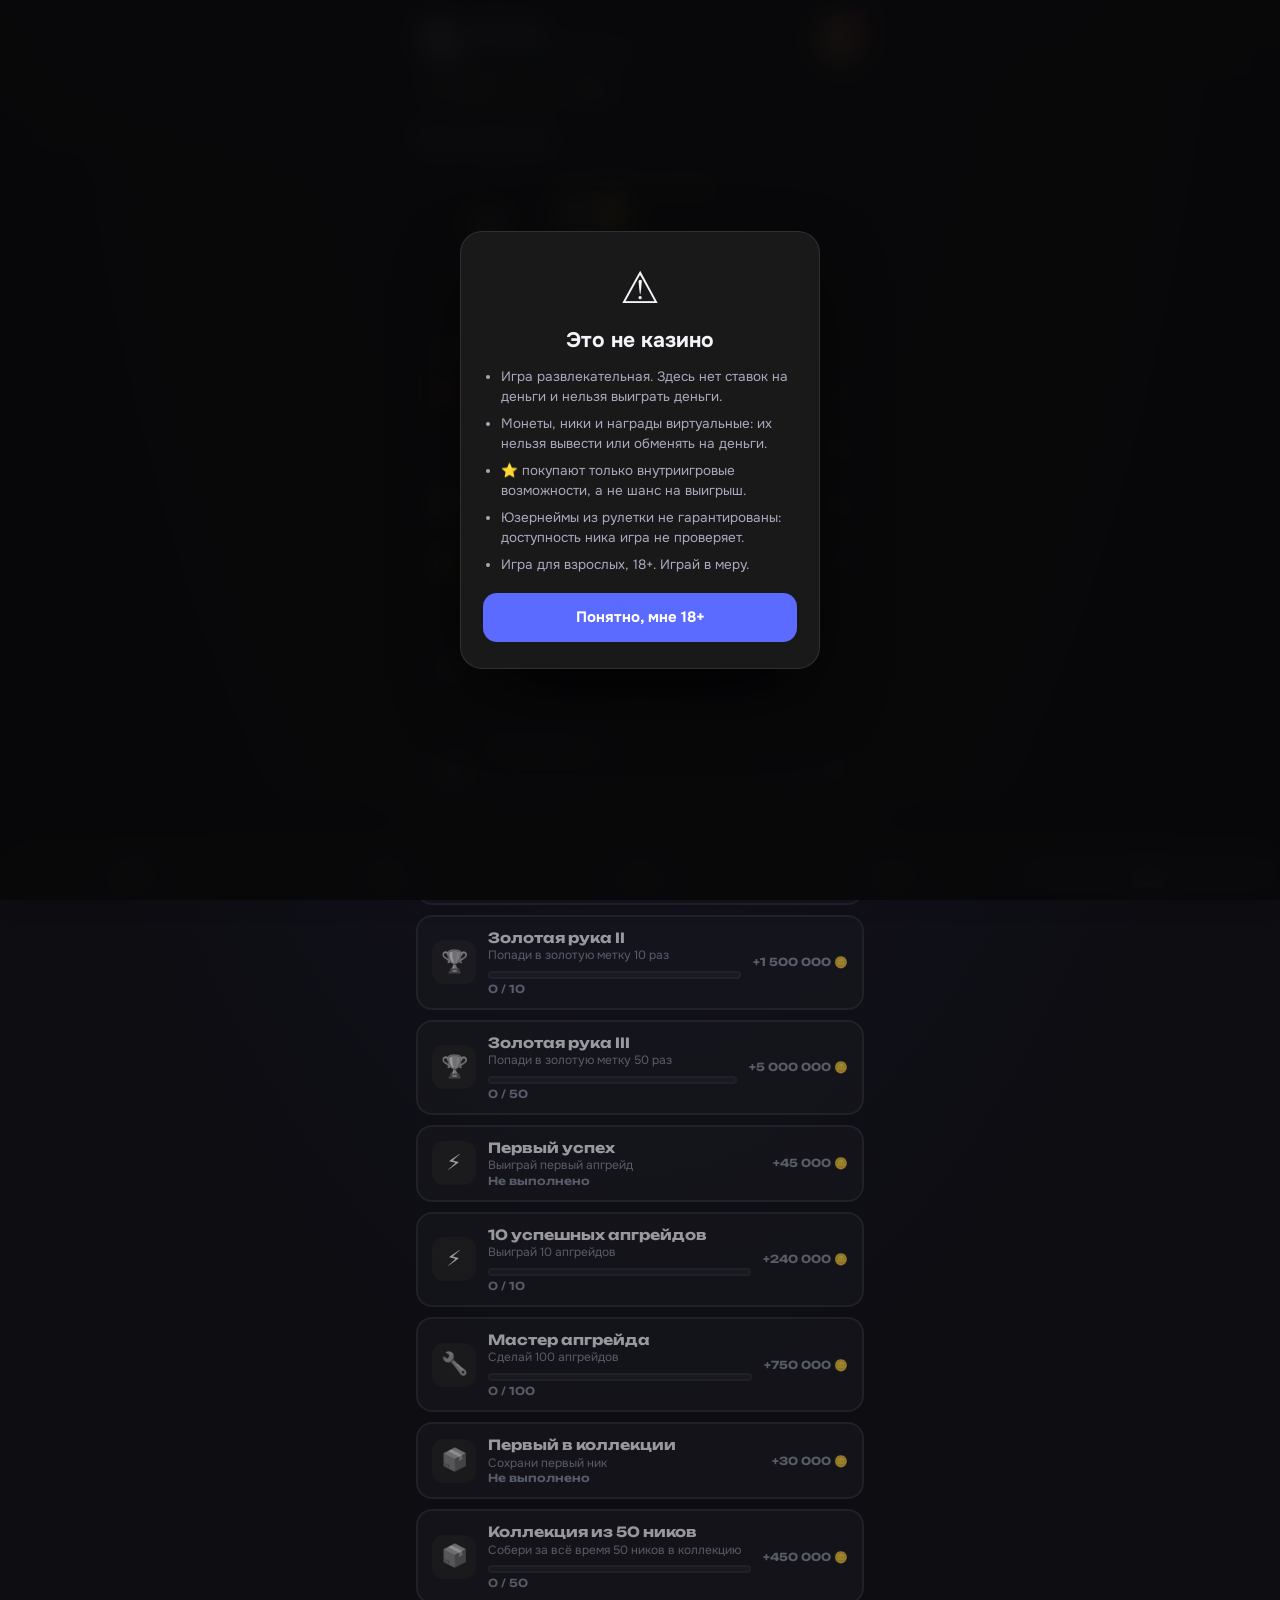
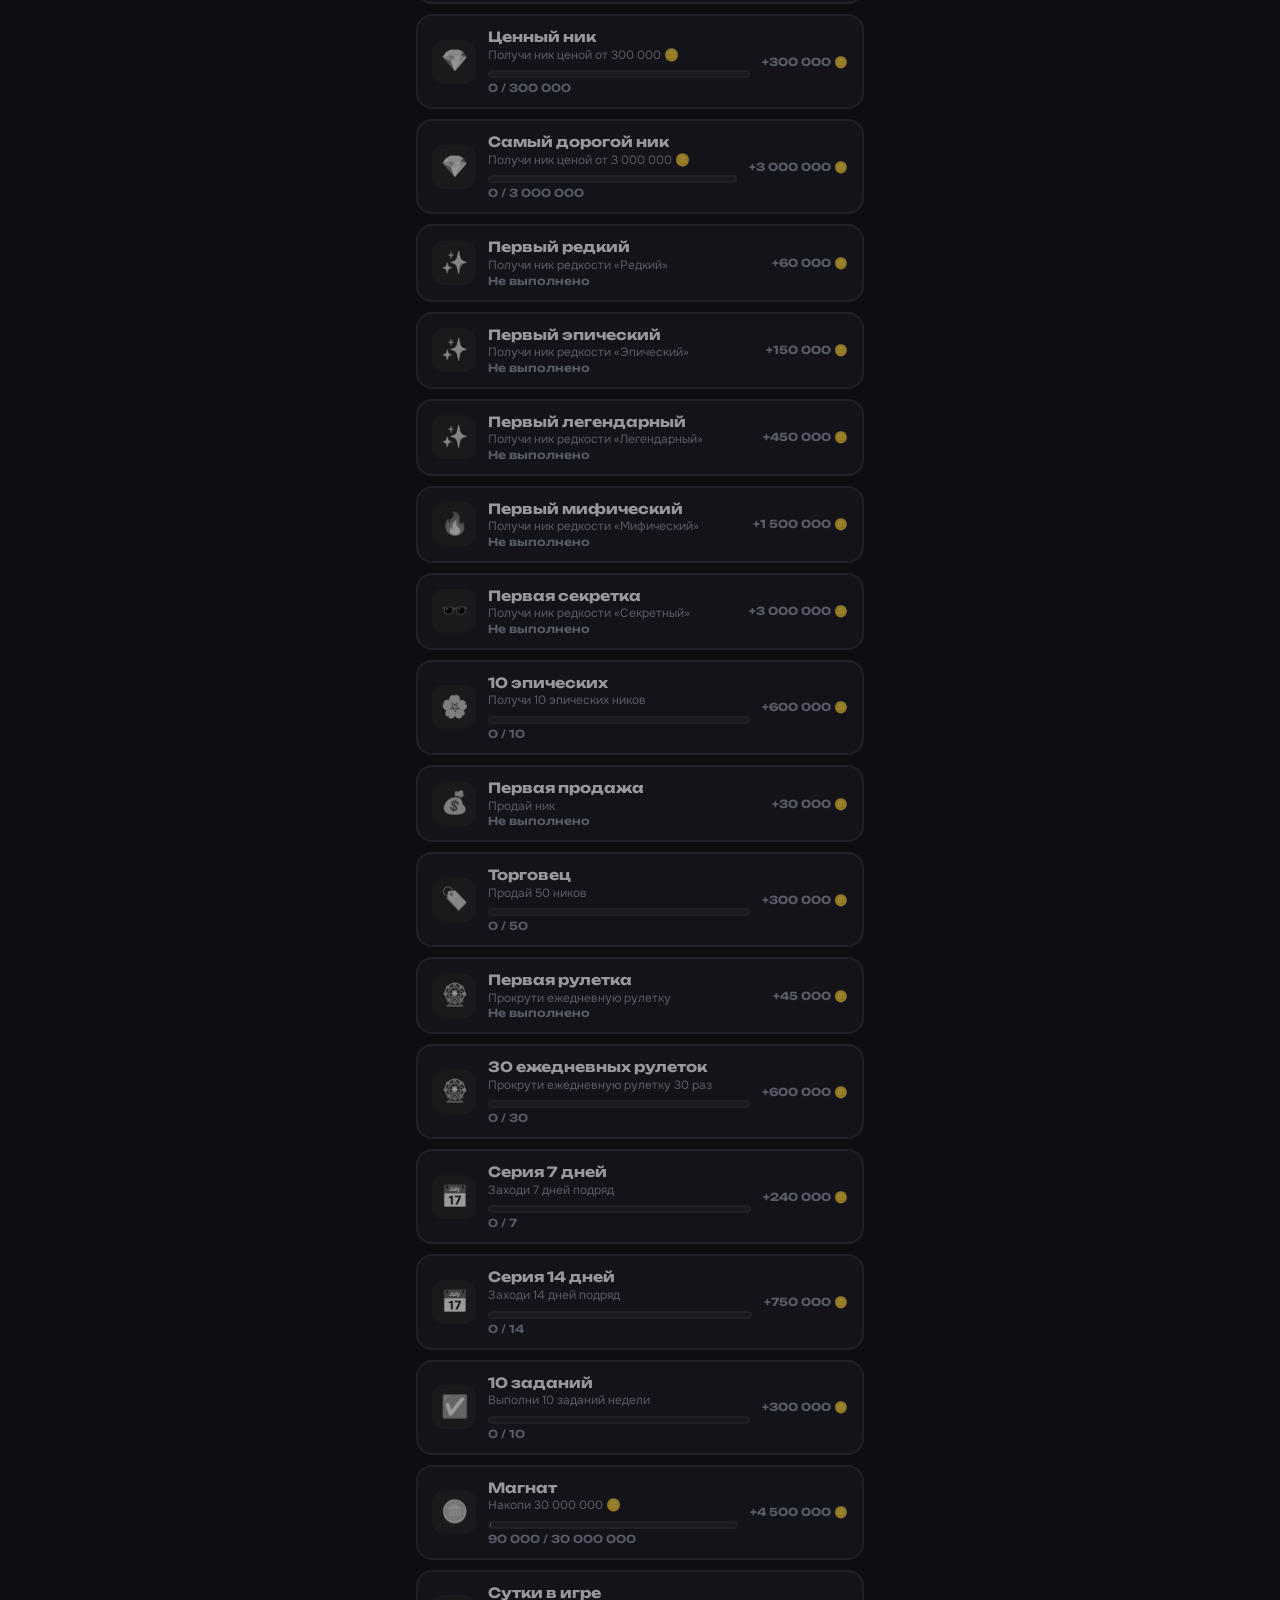
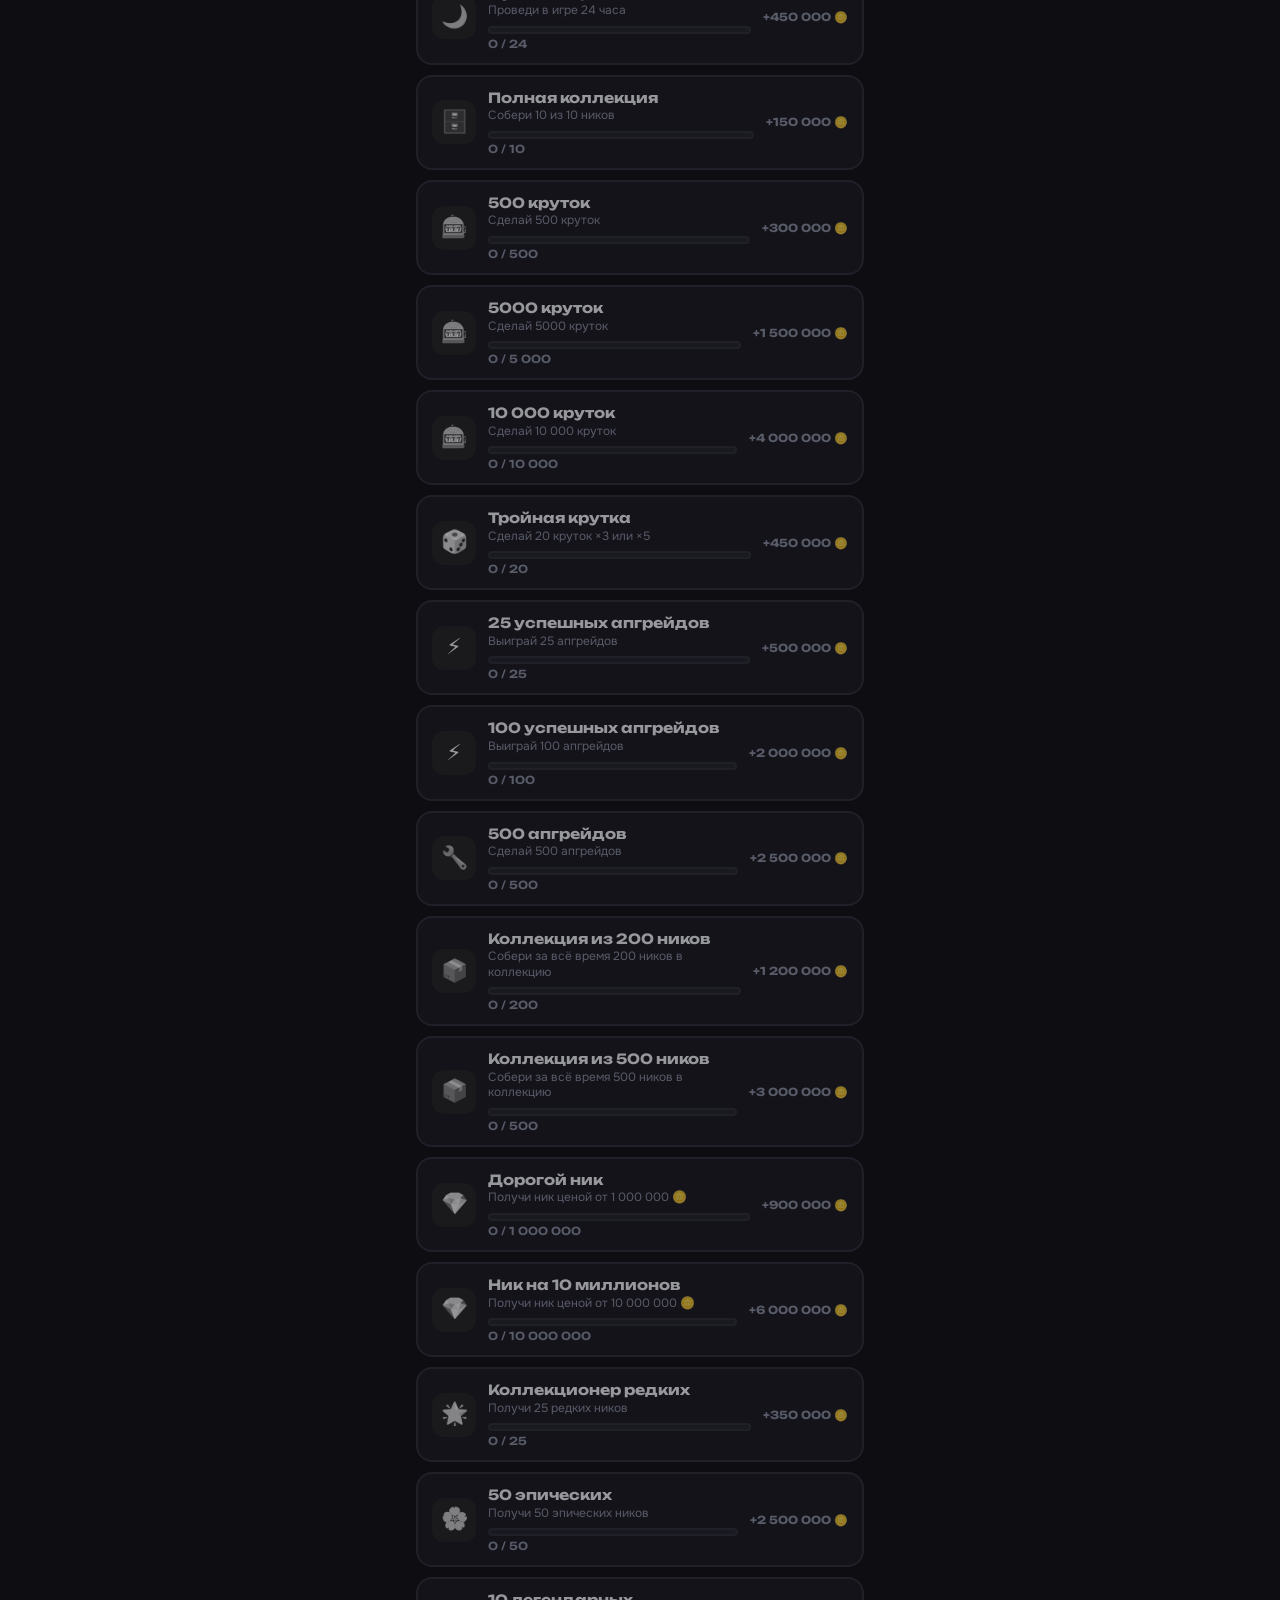
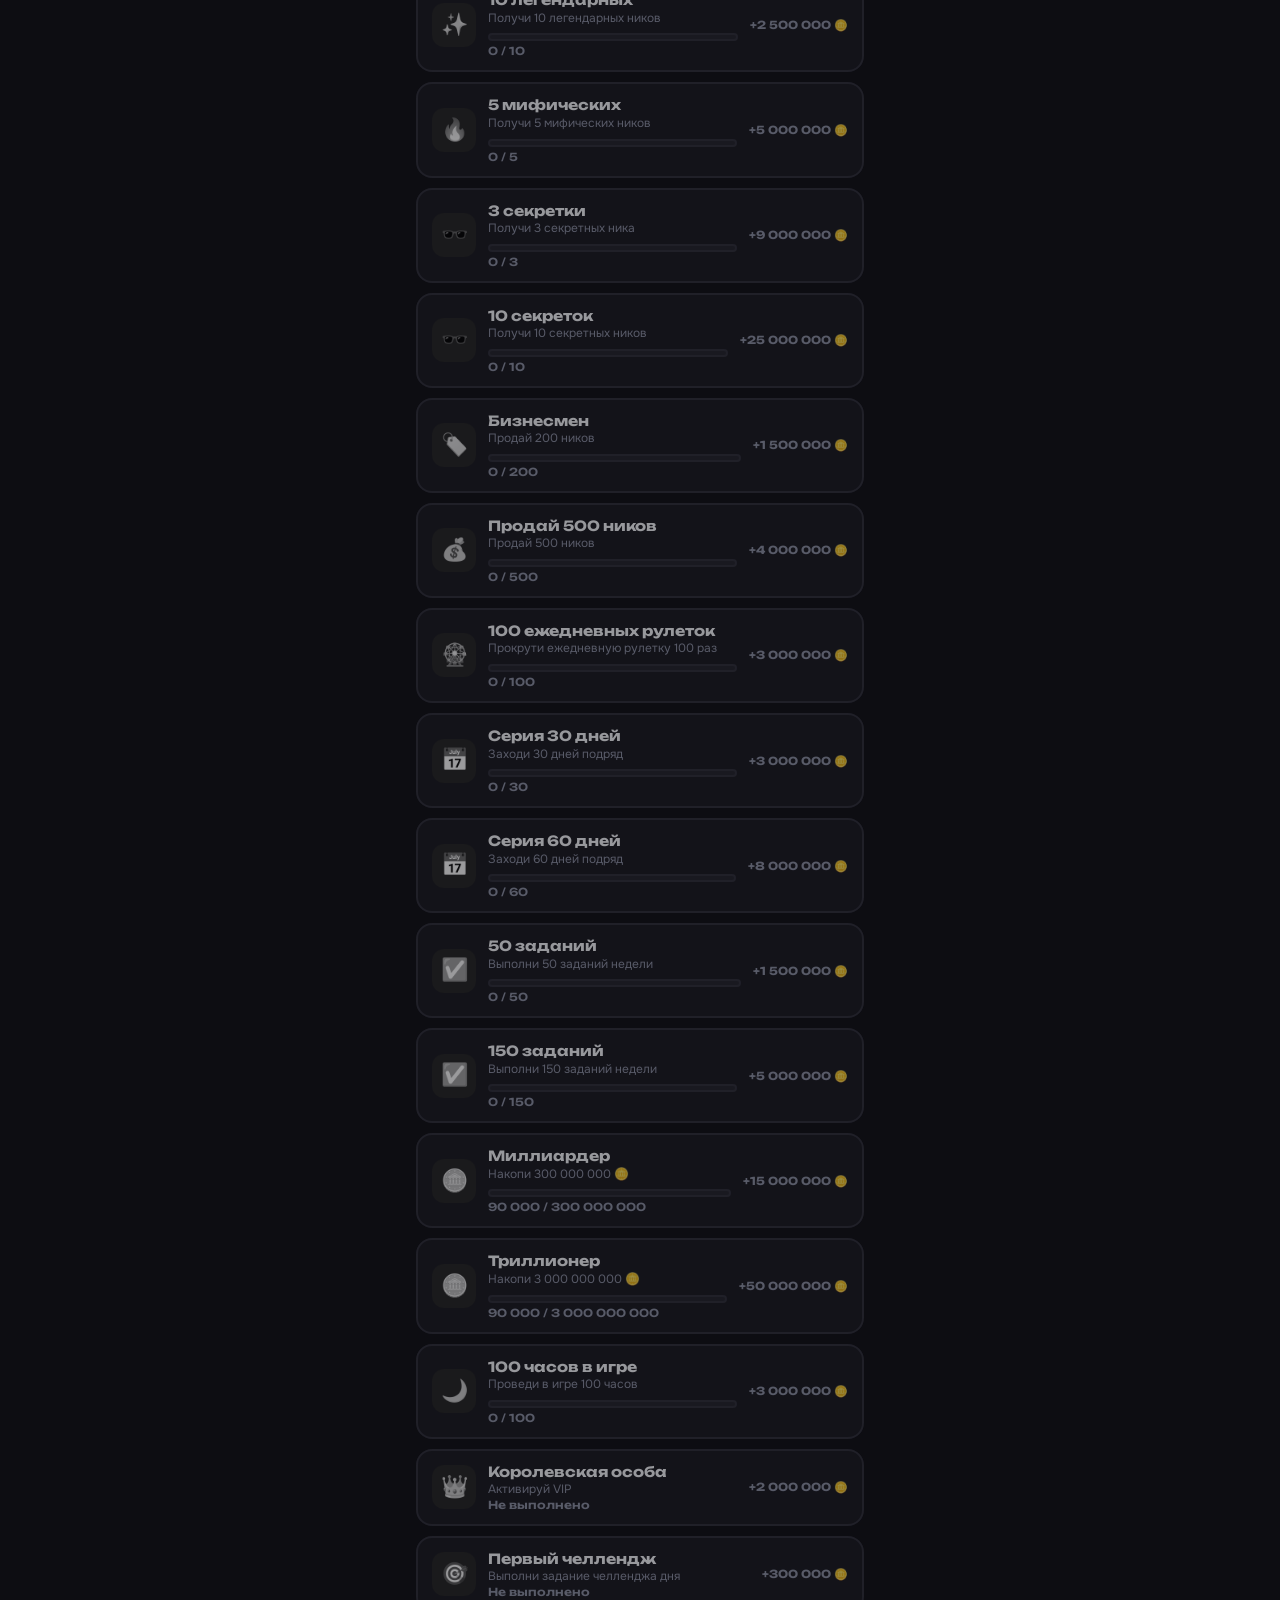
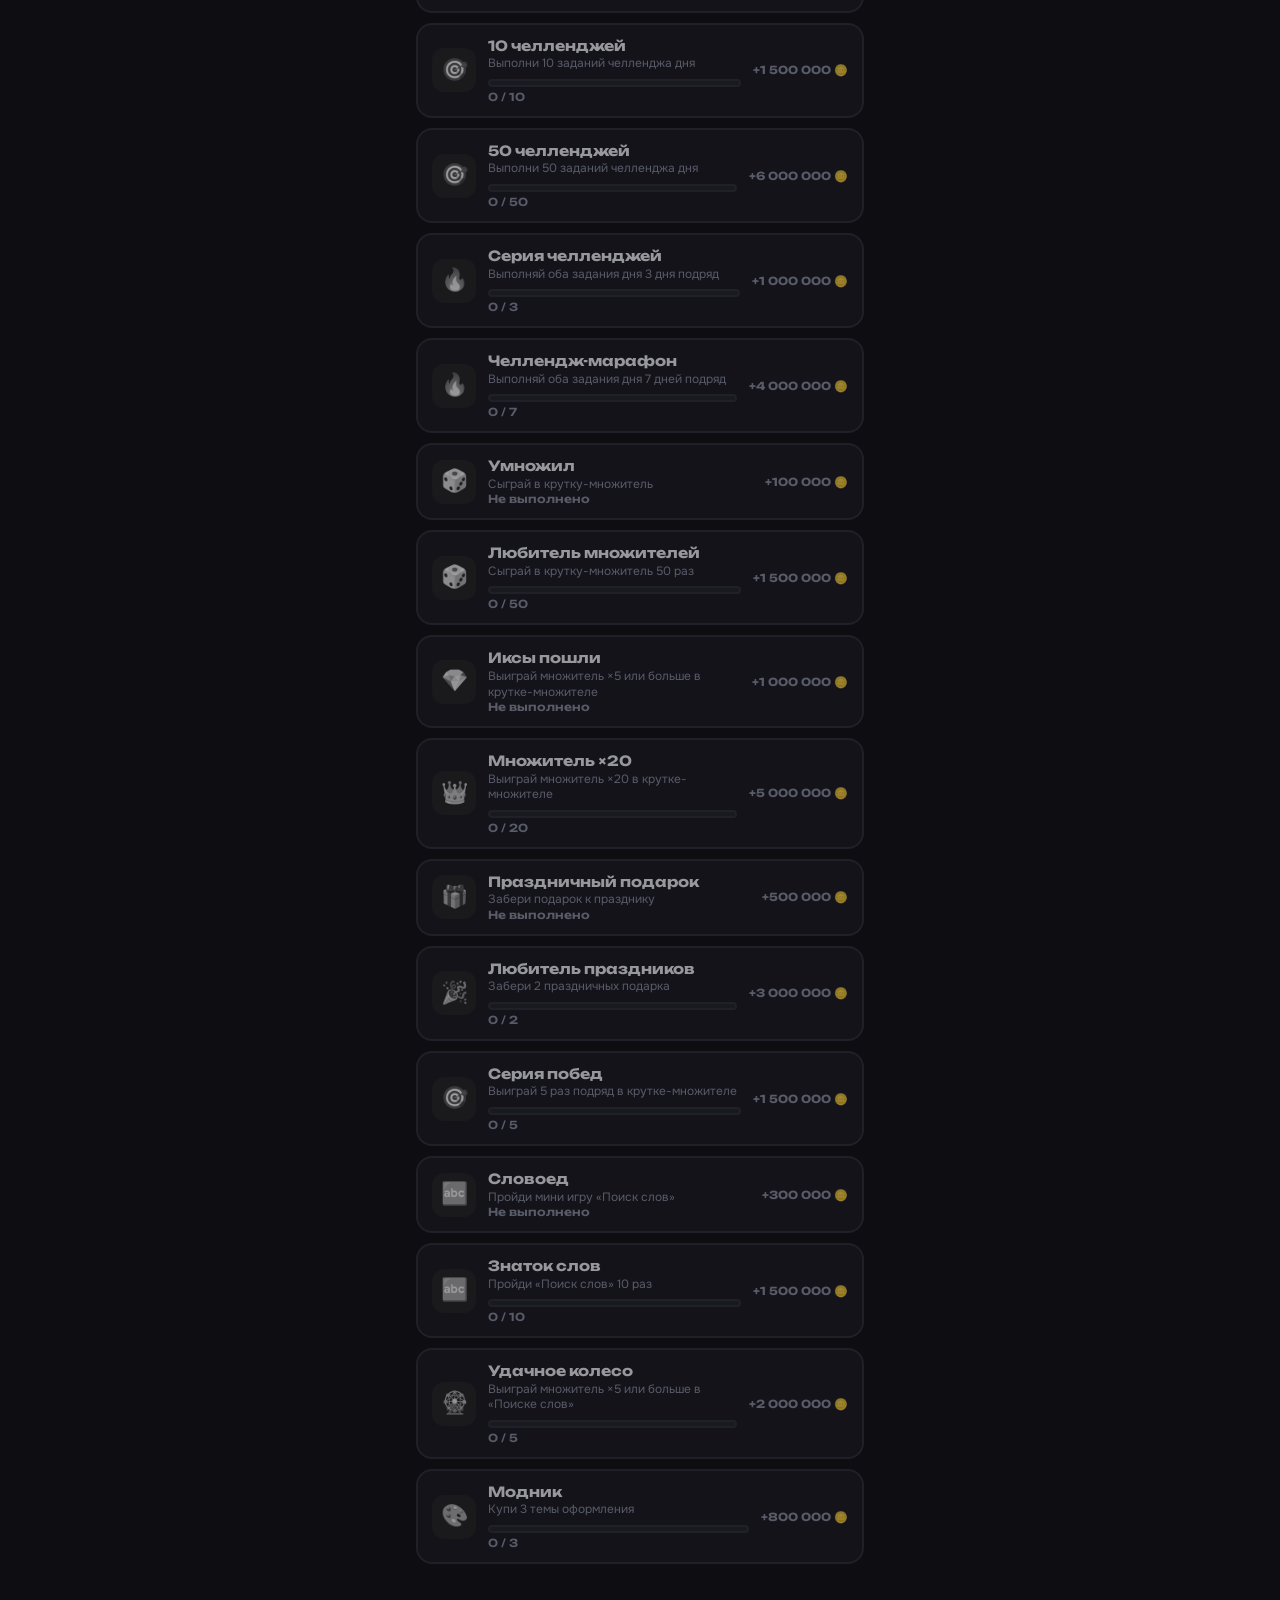
==== achievements.html @ 57b4457d "Лиги M·I–M·IV только топ-10, щиты только в профиле Co-Authored-By: Claude Sonnet 5.5 <noreply@anthro" ====
<!DOCTYPE html>
<html lang="ru">
<head>
<meta charset="utf-8">
<meta name="viewport" content="width=device-width,initial-scale=1,viewport-fit=cover">
<meta name="theme-color" content="#0D0B1A">
<title>Достижения — Нейм-рулетка</title>
<link rel="preconnect" href="https://fonts.googleapis.com">
<link rel="preconnect" href="https://fonts.gstatic.com" crossorigin>
<link href="https://fonts.googleapis.com/css2?family=Unbounded:wght@600;800&family=Onest:wght@400;500;700&display=swap" rel="stylesheet">
<script src="https://telegram.org/js/telegram-web-app.js"></script>
<link rel="stylesheet" href="css/style.css?v=20261112n"><link rel="stylesheet" href="css/v2.css?v=20261102zzzzl"><link rel="stylesheet" href="css/v3.css?v=20261113p"><script>try{if((JSON.parse(localStorage.getItem("nameroulette")||"{}")).ui2!==0)document.documentElement.classList.add("v2")}catch(e){document.documentElement.classList.add("v2")}</script>
</head>
<body data-page="ach">
<div id="boot" aria-hidden="true"><div class="bt-glow"></div><div class="bt-slot" id="btr"></div><div class="bt-sub">Рулетка юзернеймов</div>
<div class="bt-bar"><i id="btb"></i></div><div class="bt-note">Загрузка…</div></div>
<style>
#boot{position:fixed;inset:0;z-index:9999;display:flex;flex-direction:column;align-items:center;justify-content:center;gap:20px;padding:24px;background:radial-gradient(80% 40% at 50% 0,#26262c 0,transparent 70%),#0b0b0e;color:#f4f4f7;font-family:'Unbounded',system-ui,sans-serif;transition:opacity .6s ease,transform .6s ease,filter .6s ease}
#boot.out{opacity:0;transform:scale(1.04);filter:blur(5px);pointer-events:none}
.bt-glow{position:absolute;width:300px;height:300px;border-radius:50%;background:radial-gradient(circle,rgba(255,255,255,.14),transparent 65%);animation:btg 2.6s ease-in-out infinite}
.bt-slot{position:relative;display:flex;gap:6px;padding:12px;border-radius:26px;background:linear-gradient(160deg,#2c2c33,#16161b);border:1px solid rgba(255,255,255,.2);box-shadow:0 14px 40px rgba(0,0,0,.6),0 0 40px rgba(255,255,255,.08);animation:btl .7s cubic-bezier(.3,.9,.3,1) both}
.bt-slot::after{content:"";position:absolute;left:8px;right:8px;top:50%;height:2px;margin-top:-1px;border-radius:2px;background:rgba(255,255,255,.12);pointer-events:none}
.bt-slot b{width:42px;height:66px;display:grid;place-items:center;overflow:hidden;border-radius:12px;background:#0e0e12;border:1px solid rgba(255,255,255,.1);box-shadow:inset 0 8px 14px -8px #000,inset 0 -8px 14px -8px #000}
.bt-slot b span{font:800 32px 'Unbounded',system-ui,sans-serif;color:#8c8c97;font-style:normal;display:block}
.bt-slot b.sp span{animation:btv .11s linear infinite;filter:blur(1.3px)}
.bt-slot b.lk{border-color:rgba(255,255,255,.35);box-shadow:inset 0 8px 14px -8px #000,inset 0 -8px 14px -8px #000,0 0 18px rgba(255,255,255,.16)}
.bt-slot b.lk span{color:#fff;animation:btk .38s cubic-bezier(.3,1.7,.4,1) both}
@keyframes btv{from{transform:translateY(-22%)}to{transform:translateY(22%)}}
@keyframes btk{from{transform:translateY(-45%)}to{transform:none}}
.bt-sub{position:relative;color:#9a9aa5;font:600 12px system-ui,sans-serif;letter-spacing:.18em;text-transform:uppercase}
.bt-bar{position:relative;width:min(220px,64vw);height:4px;border-radius:99px;background:rgba(255,255,255,.1);overflow:hidden}
.bt-bar i{display:block;height:100%;width:6%;border-radius:99px;background:linear-gradient(90deg,#8c8c97,#fff);transition:width .4s ease;position:relative;overflow:hidden}
.bt-bar i::after{content:"";position:absolute;inset:0;background:linear-gradient(90deg,transparent,rgba(255,255,255,.9),transparent);transform:translateX(-100%);animation:btsh 1.2s linear infinite}
.bt-note{position:relative;color:#7c7c88;font:600 12px system-ui,sans-serif;min-height:16px}
@keyframes btl{from{transform:scale(.6);opacity:0}to{transform:none;opacity:1}}
@keyframes btp2{50%{transform:scale(1.06);box-shadow:0 14px 40px rgba(0,0,0,.6),0 0 60px rgba(255,255,255,.18)}}
@keyframes btg{50%{transform:scale(1.15);opacity:.6}}
@keyframes btsh{to{transform:translateX(100%)}}
@media (prefers-reduced-motion:reduce){#boot,#boot *{animation:none!important;transition:opacity .2s!important}}
</style>
<script>
(function(){
  var T0=Date.now(),W='@ROLLY',el=document.getElementById('btr'),bar=document.getElementById('btb'),boot=document.getElementById('boot'),seen=0,done=0;
  try{seen=sessionStorage.getItem('nrboot')==='1'}catch(e){}
  var nav=0;try{nav=sessionStorage.getItem('nr_nav')==='1';sessionStorage.removeItem('nr_nav')}catch(e){}
  if(nav){boot.style.display='none';document.documentElement.className+=' navin'}
  var MIN=seen?450:1900,rm=window.matchMedia&&matchMedia('(prefers-reduced-motion:reduce)').matches;
  var pool='ABCDEFGHJKLMNPRSTUVWXYZ0123456789@#$%',cells=[];
  function lock(c,i){c.firstChild.textContent=W[i];c.className='lk'}
  for(var i=0;i<W.length;i++){var c=document.createElement('b'),sp=document.createElement('span');c.appendChild(sp);sp.textContent=rm?W[i]:pool[Math.floor(Math.random()*pool.length)];c.className=rm?'lk':'sp';cells.push(c);el.appendChild(c)}
  // барабаны крутятся и по очереди останавливаются на слове «@ROLLY»
  var iv=rm?0:setInterval(function(){var t=Date.now()-T0;cells.forEach(function(c,i){if(c.className==='lk')return;
    if(t>(seen?200+i*50:500+i*230))lock(c,i);else c.firstChild.textContent=pool[Math.floor(Math.random()*pool.length)]})},60);
  var pv=setInterval(function(){var p=Math.min(90,6+(Date.now()-T0)/MIN*70);bar.style.width=p+'%'},120);
  function finish(force){
    if(done)return;done=1;
    var wait=force?0:Math.max(0,MIN-(Date.now()-T0));
    // буквы продолжают крутиться до конца; перед закрытием все «защёлкиваются» в слово
    setTimeout(function(){clearInterval(iv);clearInterval(pv);bar.style.width='100%';cells.forEach(function(c,i){if(c.className!=='lk')lock(c,i)});
      setTimeout(function(){boot.className='out';try{sessionStorage.setItem('nrboot','1')}catch(e){}setTimeout(function(){boot.remove()},650)},force?0:seen?120:450)},wait);
  }
  window.bootDone=function(force){
    if(force)return finish(true);
    var go=function(){finish(false)};
    if(document.fonts&&document.fonts.ready){var to=setTimeout(go,1500);document.fonts.ready.then(function(){clearTimeout(to);go()})}else go();
  };
  addEventListener('error',function(){setTimeout(function(){window.bootDone(true)},300)});
  setTimeout(function(){window.bootDone(true)},8000);   // запасной выход: загрузочный экран не должен закрыть игру навсегда
})();
</script>

<canvas id="fx"></canvas>
<div id="vig" aria-hidden="true"></div>
<div class="app">
  <header>
    <div class="brand">
      <button class="prof-btn" id="prof-btn" aria-label="Профиль" aria-pressed="false"><svg viewBox="0 0 24 24" width="22" height="22" fill="none" stroke="currentColor" stroke-width="2.4" stroke-linecap="round" aria-hidden="true"><circle cx="12" cy="8" r="4"/><path d="M4 21c0-4.4 3.6-7 8-7s8 2.6 8 7"/></svg></button>
      <div class="hwho" id="hwho"><b id="hname">Игрок</b><span class="hsub"><span class="hlv">Ур. <u id="hlv">1</u></span><s class="hbar"></s><em>Профиль ›</em></span></div>
    </div>
    <button class="bon-btn" id="bon-btn" aria-label="Бонусы" aria-pressed="false"><svg viewBox="0 0 24 24" width="22" height="22" fill="none" stroke="currentColor" stroke-width="2.4" stroke-linecap="round" stroke-linejoin="round" aria-hidden="true"><rect x="3" y="8" width="18" height="4" rx="1"/><path d="M12 8v13M5 12v8a1 1 0 0 0 1 1h12a1 1 0 0 0 1-1v-8M8 8a2.5 2.5 0 1 1 0-5c2 0 4 2.5 4 5 0-2.5 2-5 4-5a2.5 2.5 0 1 1 0 5"/></svg><i class="dot" hidden></i></button>
    <div class="top"><div class="pill" id="coins"></div><button class="pill spill" id="sbal" aria-label="Звёздный баланс"></button></div>
  </header>

  <section id="tab-game">
    <div id="notes" class="ncards"></div>
    <div id="live" class="livebar" hidden></div>
    <div class="ptabs" id="gsub" role="tablist"></div>
    <div class="reelw"><div id="reels"></div><button class="anpk" id="anpk" aria-haspopup="true" aria-expanded="false" aria-label="Анимация крутки"></button><div class="anmenu" id="anmenu" hidden></div></div>
    <div class="hint" id="idle">Крути, чтобы выбить юзернейм</div>
    <div class="src" id="src" role="group" aria-label="Чем платить"></div>
    <div class="en" id="en"></div>
    <div class="seg" id="seg" role="group" aria-label="Режим"></div>
    <div class="seg two" id="cnt" role="group" aria-label="Сколько открыть"></div>
    <button class="spin" id="spin"></button>
    <div class="spres" id="spres" hidden aria-live="polite"></div>
    <div class="stats"><span id="st-spins"></span><span id="st-best"></span></div>
    <p class="gmage notcas"><b>18+</b> Это не казино. Монеты и ники виртуальные, выиграть или вывести деньги нельзя. <a href="terms.html">Условия</a> · <a href="privacy.html">Конфиденциальность</a></p>
    <div id="cases"></div>
  </section>

  <section id="tab-col" class="list" hidden></section>
  <section id="tab-up" class="list" hidden></section>
  <section id="tab-prof" class="prof" hidden></section>
  <section id="tab-bon" class="list bon" hidden></section>
  <section id="tab-ach" class="list ach-page" hidden></section>
  <section id="tab-show" class="list" hidden></section>
  <section id="tab-top" class="list" hidden></section>
  <section id="tab-clan" class="list" hidden></section>
  <section id="tab-market" class="list" hidden></section>
  <section id="tab-museum" class="list" hidden></section>
</div>
<nav role="tablist">
  <button role="tab" aria-selected="true" data-tab="game"><svg viewBox="0 0 24 24" fill="none" stroke="currentColor" stroke-width="2.2" stroke-linecap="round" stroke-linejoin="round" aria-hidden="true"><rect x="3" y="3" width="18" height="18" rx="4"/><circle cx="8.5" cy="8.5" r="1.2"/><circle cx="15.5" cy="15.5" r="1.2"/><circle cx="12" cy="12" r="1.2"/></svg><span>Крутить</span></button>
  <button role="tab" aria-selected="false" data-tab="col"><svg viewBox="0 0 24 24" fill="none" stroke="currentColor" stroke-width="2.2" stroke-linecap="round" stroke-linejoin="round" aria-hidden="true"><path d="M3 8l9-5 9 5v8l-9 5-9-5z"/><path d="M3 8l9 5 9-5M12 13v8"/></svg><span>Склад</span></button>
  <button role="tab" aria-selected="false" data-tab="shop"><svg viewBox="0 0 24 24" fill="none" stroke="currentColor" stroke-width="2.2" stroke-linecap="round" stroke-linejoin="round" aria-hidden="true"><path d="M5 8h14l-1 12H6z"/><path d="M9 8V6a3 3 0 0 1 6 0v2"/></svg><span>Магазин</span></button>
  <button role="tab" aria-selected="false" data-tab="top"><svg viewBox="0 0 24 24" fill="none" stroke="currentColor" stroke-width="2.2" stroke-linecap="round" stroke-linejoin="round" aria-hidden="true"><path d="M8 4h8v5a4 4 0 0 1-8 0z"/><path d="M8 6H5a2 2 0 0 0 3 4M16 6h3a2 2 0 0 1-3 4M12 13v4M8 20h8M10 17h4"/></svg><span>Рейтинг</span></button>
  <button role="tab" aria-selected="false" data-tab="more"><svg viewBox="0 0 24 24" fill="none" stroke="currentColor" stroke-width="2.2" stroke-linecap="round" stroke-linejoin="round" aria-hidden="true"><circle cx="5" cy="12" r="1.3"/><circle cx="12" cy="12" r="1.3"/><circle cx="19" cy="12" r="1.3"/></svg><span>Ещё</span></button>
</nav>
<div class="selbar" id="selbar"><span id="selinfo"></span><button class="btn main sm" id="selsell">Продать</button></div>
<div class="toast" id="toast" role="status"></div>

<script src="js/app.js?v=20261113q"></script>
<script src="js/bank.js?v=20261102zzzzl"></script>
<script src="js/season.js?v=20261113m"></script>
</body>
</html>
---- css/style.css ----
:root{--bg:#121213;--paper:#212123;--tile:#333336;--fg:#f6f6f8;--dark:#121213;--mute:#b7b7bb;--line:#6b6b71;--sh:#444448;--blue:#5B6BFF;--tc:#9AA5DB;--head:'Unbounded',system-ui,sans-serif;--body:'Onest',system-ui,sans-serif;--bw:2.5px}
*{box-sizing:border-box;margin:0;-webkit-tap-highlight-color:transparent}
body{min-height:100dvh;background:radial-gradient(var(--dot,#2e2e30) 1.3px,transparent 1.4px) 0 0/22px 22px,radial-gradient(90% 38% at 50% 0,var(--glow,#48484d) 0,transparent 70%),var(--bg);color:var(--fg);font:16px/1.4 var(--body);padding:var(--top,env(safe-area-inset-top)) 0 calc(68px + env(safe-area-inset-bottom))}
.app{max-width:480px;margin:0 auto;padding:16px}
button{font:inherit;color:inherit;cursor:pointer;border:0;background:none}
button:focus-visible,input:focus-visible{outline:3px solid #fff;outline-offset:3px}
button:disabled{opacity:.4;cursor:default}
header{display:flex;flex-wrap:wrap;justify-content:space-between;align-items:center;gap:10px;margin-bottom:20px}
h1{font:800 15px var(--head);letter-spacing:-.02em}
.top{display:flex;gap:8px;align-items:center}
.pill,.bonus{border:var(--bw) solid var(--line);border-radius:999px;padding:5px 12px;font-weight:700;font-size:14px;background:var(--paper);box-shadow:3px 3px 0 var(--sh)}
.bonus{background:#FFD23F;color:var(--dark);border-color:#FFD23F;font-size:13px;animation:glow 2s ease-in-out infinite}
.bonus:active{transform:translate(3px,3px);box-shadow:none}
.pill.pop{animation:coin .45s}
@keyframes coin{40%{transform:scale(1.18);color:#FFD23F}}

.stage{position:relative;overflow:hidden;background:var(--paper);border:var(--bw) solid var(--line);border-radius:24px;padding:26px 10px 22px;text-align:center;box-shadow:6px 6px 0 var(--sh);transition:box-shadow .35s,border-color .35s}
.stage.hit{border-color:var(--tc);box-shadow:8px 8px 0 var(--tc)}
.stage.shake{animation:shake .5s}
.stage::before{content:"";position:absolute;inset:0;background:linear-gradient(105deg,transparent 40%,rgba(255,255,255,.2) 50%,transparent 60%);transform:translateX(-130%);pointer-events:none}
.stage.hit::before{animation:sheen 1s .15s}
@keyframes sheen{to{transform:translateX(130%)}}
@keyframes shake{20%{transform:translate(-5px,2px)}40%{transform:translate(5px,-2px)}60%{transform:translate(-3px,1px)}80%{transform:translate(3px,-1px)}}

.reel{display:flex;justify-content:center;align-items:center;gap:6px;font:800 40px/1 var(--head)}
.at{width:.6em;color:#8C9BFF;text-align:center}
.cell{font-size:.78em;width:1.2em;height:1.5em;overflow:hidden;border-radius:.18em;background:linear-gradient(var(--tile),#2a2a2c);position:relative;border:2px solid var(--line);box-shadow:0 .08em 0 #080809;transition:background .3s,color .3s}
.cell::after{content:"";position:absolute;left:0;right:0;top:50%;height:2px;background:#080809;opacity:.7}
.stage.hit .cell{background:var(--tc);color:var(--dark);animation:flash .7s calc(var(--i)*70ms) both}
.stage.hit .cell::after{opacity:.25}
@keyframes flash{0%{filter:brightness(2.2)}100%{filter:none}}
.cell.land{animation:land .4s}
@keyframes land{30%{transform:translateY(7%) scale(1.07)}60%{transform:translateY(-3%)}}
.strip{display:flex;flex-direction:column;transition:transform 1s cubic-bezier(.15,.85,.2,1)}
.strip.go{filter:blur(1.4px)}
.strip span{height:1.5em;line-height:1.5em;flex:none;text-align:center}
.reel.idle .cell{animation:bob 2.2s ease-in-out infinite;animation-delay:calc(var(--i)*130ms)}
@keyframes bob{50%{transform:translateY(-9%)}}

#res:not([hidden]){animation:rise .45s both}
@keyframes rise{from{opacity:0;transform:translateY(14px)}}
.badge{display:inline-flex;align-items:center;gap:8px;margin-top:22px;font:800 14px var(--head);background:var(--tc);color:var(--dark);border-radius:999px;padding:8px 16px;box-shadow:3px 3px 0 var(--sh);animation:badge .55s .1s both cubic-bezier(.3,1.6,.5,1)}
@keyframes badge{from{transform:scale(.5);opacity:0}}
.badge i{width:9px;height:9px;border-radius:50%;background:var(--dark)}
.hint{color:var(--mute);font-size:14px;margin-top:20px}
.tags{display:flex;gap:6px;flex-wrap:wrap;justify-content:center;margin-top:12px;min-height:26px}
.tag{font-size:12px;font-weight:500;background:var(--tile);border:1.5px solid var(--line);border-radius:8px;padding:3px 8px;animation:rise .4s .25s both}
.tag:nth-child(2){animation-delay:.32s}.tag:nth-child(3){animation-delay:.39s}.tag:nth-child(4){animation-delay:.46s}.tag:nth-child(n+5){animation-delay:.53s}
.tag.odd{background:var(--tc);border-color:var(--tc);color:var(--dark);font-weight:700}
.acts{display:grid;grid-template-columns:1fr 1fr;gap:10px;margin-top:18px}
.acts .wide{grid-column:span 2}
.btn{background:var(--tile);border:var(--bw) solid var(--line);border-radius:14px;padding:11px 8px;font-weight:700;font-size:14px;box-shadow:3px 3px 0 var(--sh);transition:transform .08s,box-shadow .08s}
.btn:active:not(:disabled){transform:translate(3px,3px);box-shadow:0 0 0 var(--sh)}
.btn.main{background:var(--tc);border-color:var(--tc);color:var(--dark)}

.seg{display:grid;grid-template-columns:repeat(3,1fr);gap:6px;background:var(--paper);border:var(--bw) solid var(--line);border-radius:18px;padding:5px;margin:20px 0 14px;box-shadow:4px 4px 0 var(--sh)}
.seg button{padding:9px 4px;border-radius:12px;font-size:13px;font-weight:700;transition:background .2s,color .2s}
.seg small{display:block;font-size:11px;font-weight:500;opacity:.75}
.seg [aria-pressed=true]{background:var(--fg);color:var(--dark)}
.spin{width:100%;padding:18px;border-radius:18px;font:800 15px var(--head);background:var(--blue);color:#fff;border:var(--bw) solid #8C9BFF;box-shadow:5px 5px 0 var(--sh);transition:transform .08s,box-shadow .08s}
.spin:not(:disabled){animation:glow 2.4s ease-in-out infinite}
.spin:active:not(:disabled){transform:translate(5px,5px);box-shadow:0 0 0 var(--sh)}
@keyframes glow{50%{box-shadow:5px 5px 0 var(--sh),0 0 28px rgba(110,125,255,.55)}}
.stats{display:flex;justify-content:space-between;align-items:center;color:var(--mute);font-size:13px;margin-top:16px}
.chip{color:var(--dark);border-radius:8px;padding:2px 8px}

.list h2{font:800 16px var(--head);margin-bottom:4px}
.sum{color:var(--mute);font-size:13px;margin-bottom:16px}
.item{display:flex;align-items:center;gap:8px;padding:11px 10px 11px 14px;background:var(--paper);border:var(--bw) solid var(--line);border-left:10px solid var(--tc);border-radius:14px;margin-bottom:10px;box-shadow:3px 3px 0 var(--sh)}
.item div{flex:1;min-width:0}
.item b{display:block;font:700 14px var(--head);overflow:hidden;text-overflow:ellipsis;white-space:nowrap}
.item small{display:inline-block;margin-top:3px;background:var(--tc);color:var(--dark);font-size:11px;font-weight:700;border-radius:6px;padding:1px 7px}
.item button{background:var(--tile);border:2px solid var(--line);border-radius:10px;min-width:38px;height:38px;font-size:14px;font-weight:700;padding:0 8px}
.item button:active{background:var(--tc);color:var(--dark)}
.empty{text-align:center;color:var(--mute);padding:44px 12px}
.empty .btn{margin-top:16px;color:var(--fg)}

.stake{max-height:34vh;overflow:auto;padding:2px 4px 6px 0;margin-bottom:12px}
.pick{cursor:pointer;transition:transform .08s,background .2s}
.pick input{width:20px;height:20px;accent-color:var(--tc);flex:none}
.pick span{font-weight:700;font-size:13px;flex:none}
.pick:has(input:checked){background:var(--tc);color:var(--dark);box-shadow:0 0 0 var(--sh);transform:translate(3px,3px)}
.pick:has(input:checked) small{background:var(--dark);color:var(--tc)}
.targets{display:grid;grid-template-columns:repeat(7,1fr);gap:6px;margin-bottom:14px}
.tg{background:var(--paper);border:var(--bw) solid var(--line);border-top:7px solid var(--tc);border-radius:12px;padding:7px 2px;text-align:center;box-shadow:3px 3px 0 var(--sh);transition:transform .08s,background .2s}
.tg b{display:block;font:800 14px var(--head)}
.tg small{display:block;font-size:9px;color:var(--mute)}
.tg.on{background:var(--tc);color:var(--dark);box-shadow:0 0 0 var(--sh);transform:translate(3px,3px)}
.tg.on small{color:var(--dark)}
.meter{position:relative;height:24px;background:var(--paper);border:var(--bw) solid var(--line);border-radius:999px;overflow:hidden;margin:4px 0 10px}
.zone{position:absolute;left:0;top:0;bottom:0;transition:width .3s}
.mark{position:absolute;left:0;top:-2px;bottom:-2px;width:6px;margin-left:-3px;background:#fff;border-radius:3px;box-shadow:0 0 10px #fff}
.upres{margin-top:16px}
.win,.lose{border:var(--bw) solid var(--line);border-radius:14px;padding:12px 14px;box-shadow:4px 4px 0 var(--sh);background:var(--paper);animation:rise .4s both}
.win{background:var(--tc);border-color:var(--tc);color:var(--dark)}

nav{position:fixed;left:0;right:0;bottom:0;display:flex;padding:4px 6px calc(4px + env(safe-area-inset-bottom));background:var(--paper);border-top:2px solid var(--line);box-shadow:0 -8px 24px rgba(8,8,9,.5);z-index:5}
nav button{flex:1;display:flex;flex-direction:column;align-items:center;gap:2px;padding:5px 2px 4px;border-radius:10px;background:none;border:0;color:var(--mute);font-weight:600;font-size:10px;line-height:1.1;transition:background .2s,color .2s}
nav button svg{width:18px;height:18px;flex:none;transition:transform .25s}
nav [aria-selected=true]{background:var(--tile);color:var(--fg)}
nav [aria-selected=true] svg{transform:translateY(-1px) scale(1.08)}
.toast{position:fixed;left:50%;bottom:calc(72px + env(safe-area-inset-bottom));transform:translate(-50%,20px);background:var(--fg);color:var(--dark);padding:11px 16px;border-radius:14px;font-size:14px;font-weight:500;opacity:0;pointer-events:none;transition:.3s;max-width:90vw;text-align:center}
.toast.on{opacity:1;transform:translate(-50%,0)}
#fx{position:fixed;inset:0;pointer-events:none;z-index:9}
[hidden]{display:none!important}
@media(prefers-reduced-motion:reduce){*,*::before{animation:none!important;transition-duration:.01ms!important}}

/* Рулетка апгрейда */
.rl{position:relative;height:88px;margin:6px 0 12px;background:var(--paper);border:var(--bw) solid var(--line);border-radius:18px;overflow:hidden;box-shadow:4px 4px 0 var(--sh)}
.rl::before,.rl::after{content:"";position:absolute;top:0;bottom:0;width:56px;z-index:2;pointer-events:none}
.rl::before{left:0;background:linear-gradient(90deg,var(--paper),transparent)}
.rl::after{right:0;background:linear-gradient(270deg,var(--paper),transparent)}
.ptr{position:absolute;left:50%;top:0;bottom:0;width:4px;margin-left:-2px;background:#fff;z-index:3;box-shadow:0 0 14px #fff}
.ptr::before{content:"";position:absolute;top:0;left:-8px;border:10px solid transparent;border-top-color:#fff;border-bottom:0}
.rl-track{display:flex;gap:6px;height:100%;padding:10px 0;will-change:transform}
.rc{flex:none;width:64px;display:grid;place-items:center;border-radius:12px;font:800 22px var(--head);border:2px solid var(--line)}
.rc.l{background:var(--tile);color:#87878c}
.rc.w{background:var(--tc);border-color:var(--tc);color:var(--dark)}
.rc.on{outline:3px solid #fff;outline-offset:2px;animation:land .5s}
.upres .stage{margin-top:14px}

/* Мифический */
.stage.mythic.hit{box-shadow:8px 8px 0 var(--tc),0 0 56px rgba(255,75,62,.6)}
@keyframes rbow{to{background-position:300% 0}}

/* Секретный */
.stage.secret.hit{border-color:#fff;box-shadow:8px 8px 0 var(--tc),0 0 56px rgba(255,255,255,.55)}
.stage.secret.hit .cell{text-shadow:2px 0 #FF2D55,-2px 0 #00E5FF}
.stage.secret.hit .reel{animation:glitch .8s steps(2,end) 3}
@keyframes glitch{25%{transform:translate(-3px,1px) skewX(-4deg)}50%{transform:translate(3px,-1px)}75%{transform:translate(-2px,0) skewX(3deg)}}
.od small,.tg small{font-size:8.5px}

/* Шапка и профиль */
.brand{display:flex;align-items:center;gap:12px;min-width:0}
.top{margin-left:auto}
.prof-btn{flex:none;width:40px;height:40px;border-radius:12px;display:grid;place-items:center;background:var(--paper);border:var(--bw) solid var(--line);box-shadow:3px 3px 0 var(--sh);transition:transform .08s,box-shadow .08s,background .2s}
.prof-btn:active{transform:translate(3px,3px);box-shadow:none}
.prof-btn[aria-pressed=true]{background:var(--fg);color:var(--dark);border-color:var(--fg)}
.pcard{background:var(--paper);border:var(--bw) solid var(--line);border-radius:18px;padding:14px 16px;box-shadow:4px 4px 0 var(--sh);margin-bottom:14px}
.pcard small,.pt small{display:block;color:var(--mute);font-size:12px}
.pcard>b,.pt b{display:block;font:800 18px var(--head);margin-top:2px}
.pcard h3{font:800 15px var(--head);margin-bottom:12px}
.idc{text-align:center;padding:20px 16px}
.idc b{font-size:34px;letter-spacing:.08em}
.pgrid{display:grid;grid-template-columns:1fr 1fr;gap:10px}
.pgrid+.pgrid{margin-top:10px}
.pgrid>.pcard{margin-bottom:14px}
.pt{background:var(--tile);border:2px solid var(--line);border-left:6px solid var(--tc,var(--blue));border-radius:12px;padding:9px 11px}
.pt b{font-size:15px}
.pt.last{grid-column:span 2}
.inv{display:flex;align-items:center;justify-content:space-between;gap:12px}
.inv b{font:800 15px var(--head)}
.inv .btn{flex:none;padding:11px 18px}
.prof{animation:rise .35s both}

/* Ползунок и приз апгрейда */
.slider{margin:4px 0 12px;background:var(--paper);border:var(--bw) solid var(--line);border-radius:16px;padding:12px 14px 8px;box-shadow:3px 3px 0 var(--sh)}
.srow{display:flex;justify-content:space-between;align-items:baseline;margin-bottom:6px;color:var(--mute);font-size:13px}
.srow b{font:800 22px var(--head);color:var(--fg)}
input[type=range]{width:100%;height:28px;appearance:none;-webkit-appearance:none;background:transparent;cursor:pointer}
input[type=range]:disabled{opacity:.4;cursor:default}
input[type=range]::-webkit-slider-runnable-track{height:8px;border-radius:999px;background:var(--tile);border:2px solid var(--line)}
input[type=range]::-webkit-slider-thumb{-webkit-appearance:none;width:26px;height:26px;margin-top:-10px;border-radius:50%;background:#fff;border:4px solid var(--blue);box-shadow:0 0 0 3px rgba(91,107,255,.35)}
input[type=range]::-moz-range-track{height:8px;border-radius:999px;background:var(--tile);border:2px solid var(--line)}
input[type=range]::-moz-range-thumb{width:20px;height:20px;border-radius:50%;background:#fff;border:4px solid var(--blue)}
.pz{display:flex;justify-content:space-between;align-items:center;gap:10px;background:var(--paper);border:var(--bw) solid var(--line);border-left:10px solid var(--tc);border-radius:14px;padding:12px 14px;box-shadow:3px 3px 0 var(--sh);margin-bottom:10px}
.pz small{display:block;color:var(--mute);font-size:11px}
.pz b{display:block;font:800 15px var(--head);overflow:hidden;text-overflow:ellipsis}
.pz em{font-style:normal;font-size:12px;color:var(--tc)}
.pp{text-align:right;flex:none}
#prize .btn{width:100%;margin-bottom:12px}

/* Плавность и новые элементы */
#reels .stage{margin-bottom:12px}
.rrow{animation:rise .4s both}
.rrow .rmeta{max-height:0;opacity:0;overflow:hidden;transition:max-height .6s ease,opacity .5s}
.rrow .rmeta.on{max-height:460px;opacity:1}
.rrow .badge{margin-top:18px}
.hint{text-align:center;margin:6px 0 4px}
#seg{margin-bottom:10px}
.seg.two{grid-template-columns:repeat(2,1fr);margin:0 0 14px}
.tabin{animation:rise .38s both}
#tab-game.tabin{animation:fadein .35s both}
@keyframes fadein{from{opacity:0}}
.chead{display:flex;justify-content:space-between;align-items:flex-start;gap:10px;margin-bottom:4px}
.chead .sum{margin-bottom:12px}
.cbtns{display:flex;gap:6px;flex:none}
.btn.sm{padding:8px 14px;font-size:13px;flex:none}
.item{transition:max-height .3s ease,opacity .25s,transform .3s,margin .3s,padding .3s,border-width .3s,background .2s}
.item.out{max-height:0!important;opacity:0;transform:translateX(26px);margin-bottom:0;padding-top:0;padding-bottom:0;border-width:0}
.selbar{position:fixed;left:0;right:0;bottom:calc(62px + env(safe-area-inset-bottom));margin:0 auto;width:min(448px,calc(100% - 32px));display:flex;align-items:center;justify-content:space-between;gap:10px;padding:10px 12px 10px 16px;background:var(--paper);border:var(--bw) solid var(--line);border-radius:16px;box-shadow:4px 4px 0 var(--sh);font-weight:700;font-size:14px;opacity:0;transform:translateY(16px);pointer-events:none;transition:opacity .25s,transform .25s;z-index:5}
.selbar.on{opacity:1;transform:none;pointer-events:auto}
button,.pick,.tg{transition-property:transform,box-shadow,background,color,opacity;transition-duration:.15s}

/* Секретный: медленное появление символов и виньетка */
#vig{position:fixed;inset:0;z-index:8;pointer-events:none;opacity:0;transition:opacity 1s ease;background:radial-gradient(circle at var(--vx,50%) var(--vy,40%),transparent 0,rgba(5,5,6,.15) 16%,rgba(5,5,6,.78) 50%,rgba(5,5,6,.97) 100%)}
#vig.on{opacity:1}
.cell.sec,.at.sec{opacity:0;transform:scale(.4);filter:blur(10px)}
.cell.sec.in{animation:secIn 1s cubic-bezier(.2,.8,.2,1) forwards}
.at.sec.in{animation:secAt .9s ease forwards}
@keyframes secIn{0%{opacity:0;transform:scale(2);filter:blur(16px)}40%{opacity:1;filter:blur(3px);box-shadow:0 0 70px 12px rgba(255,255,255,.85)}100%{opacity:1;transform:none;filter:none;box-shadow:0 .08em 0 #080809,0 0 26px rgba(255,255,255,.4)}}
@keyframes secAt{from{opacity:0;filter:blur(8px)}to{opacity:1;filter:none}}
.toast{z-index:10}

/* Кнопка бонусов в шапке */
.bon-btn{position:relative;flex:none;width:40px;height:40px;border-radius:12px;display:grid;place-items:center;background:var(--paper);border:var(--bw) solid var(--line);box-shadow:3px 3px 0 var(--sh);transition:transform .08s,box-shadow .08s,background .2s}
.bon-btn:active{transform:translate(3px,3px);box-shadow:none}
.bon-btn[aria-pressed=true]{background:var(--fg);color:var(--dark);border-color:var(--fg)}
.dot{position:absolute;top:-5px;right:-5px;width:13px;height:13px;border-radius:50%;background:#FF3B5C;border:2px solid var(--bg);animation:dotp 1.6s ease-in-out infinite}
@keyframes dotp{50%{transform:scale(1.28)}}

/* Вкладка бонусов */
.bon h2{margin-bottom:14px}
.bhead{display:flex;justify-content:space-between;align-items:baseline;gap:10px;margin-bottom:12px}
.bhead h3{margin:0}
.bsub{color:var(--mute);font-size:12px;text-align:right}
.bon .pcard>.btn{width:100%;margin-top:12px}
.lgrid{display:grid;grid-template-columns:repeat(7,1fr);gap:5px}
.lcell{position:relative;background:var(--tile);border:2px solid var(--line);border-radius:10px;padding:6px 0 5px;text-align:center;transition:background .2s,transform .2s}
.lcell small{display:block;font-size:9px;color:var(--mute)}
.lcell b{display:block;font:800 13px var(--head);margin-top:2px}
.lcell.big{border-color:#FFC933}
.lcell.big b{color:#FFC933}
.lcell.done{opacity:.5}
.lcell.done i{position:absolute;top:-6px;right:-4px;font-style:normal;font-size:11px;font-weight:800;background:#27D9BD;color:var(--dark);border-radius:50%;width:17px;height:17px;display:grid;place-items:center}
.lcell.now{background:var(--blue);border-color:#fff;transform:translateY(-2px);animation:glow 2s ease-in-out infinite}
.lcell.now small{color:#fff}
.wl .rl-track{padding:10px 0}
.wt{flex:none;width:78px;display:flex;flex-direction:column;align-items:center;justify-content:center;border-radius:12px;border:2px solid var(--line);border-top:6px solid var(--tc,#FFC933);background:var(--tile)}
.wt.co{--tc:#FFC933}
.wt em{font:800 17px var(--head);font-style:normal}
.wt small{font-size:10px;color:var(--mute)}
.wt.on{outline:3px solid #fff;outline-offset:2px;animation:land .5s}
.bon .upres{margin-top:14px}
.bon .upres .stage{margin-bottom:12px}
.quest{padding:12px 0;border-top:2px solid var(--line)}
.quest:first-of-type{border-top:0;padding-top:0}
.qtop{display:flex;justify-content:space-between;gap:10px;font-weight:700;font-size:14px}
.qtop span{flex:none;color:#FFC933}
.qh{display:block;color:var(--mute);font-size:11px;margin-top:2px}
.qbar{height:10px;border-radius:999px;background:var(--tile);border:2px solid var(--line);overflow:hidden;margin:8px 0}
.qbar i{display:block;height:100%;background:var(--blue);transition:width .5s}
.quest.got{opacity:.5}
.qbot{display:flex;justify-content:space-between;align-items:center;color:var(--mute);font-size:12px;min-height:34px}
.qbot em{font-style:normal;color:#27D9BD;font-weight:700}

/* Ставка апгрейда */
.cap{margin:0 0 8px}
.cap b{color:var(--fg)}
.pick:has(input:disabled){opacity:.4;cursor:default}

/* переключатель ников после ×3 */
.picks{display:grid;grid-template-columns:repeat(3,1fr);gap:8px;margin-top:18px}
.picks:empty{display:none}
.pk{position:relative;display:flex;flex-direction:column;align-items:center;gap:2px;min-width:0;padding:9px 6px 8px;background:var(--tile);border:2px solid var(--line);border-top:5px solid var(--tc);border-radius:12px;color:var(--fg);font:inherit;cursor:pointer;transition:transform .2s,border-color .2s,background .2s,opacity .2s}
.pk b{max-width:100%;overflow:hidden;text-overflow:ellipsis;white-space:nowrap;font:700 12px var(--head)}
.pk small{font-size:10px;color:var(--mute)}
.pk.on{border-color:var(--tc);background:#36363a;transform:translateY(-2px)}
.pk.done{opacity:.55}
.pk:active{transform:scale(.97)}
.acts.one{grid-template-columns:1fr}
/* мифический: вспышка букв, проще секретной */
.cell.myt,.at.myt{opacity:0;animation:mytIn .65s cubic-bezier(.2,.8,.2,1) both}
.at.myt{animation-delay:.15s}
@keyframes mytIn{0%{opacity:0;transform:scale(1.7);filter:blur(7px)}55%{opacity:1;filter:blur(1px);box-shadow:0 0 28px 4px rgba(255,75,62,.7)}100%{opacity:1;transform:none;filter:none}}
/* достижения */
.achbtn{display:flex;align-items:center;justify-content:space-between;gap:12px;width:100%;text-align:left;color:var(--fg);cursor:pointer;font:inherit}
.achbtn b{display:block;font:800 15px var(--head)}
.achbtn small{display:block;color:var(--mute);font-size:12px;margin-top:2px}
.mini{--p:0;flex:none;width:44px;height:44px;border-radius:50%;background:conic-gradient(#FFC933 calc(var(--p)*1%),var(--tile) 0);display:grid;place-items:center}
.mini i{width:34px;height:34px;border-radius:50%;background:var(--paper);display:grid;place-items:center;font:800 13px var(--head);font-style:normal}
.ahead{display:flex;align-items:center;gap:12px;margin-bottom:14px}
.ahead h2{margin:0}
.asum{display:flex;align-items:center;gap:18px;padding:18px;margin-bottom:16px;background:repeating-linear-gradient(115deg,rgba(255,255,255,.035) 0 2px,transparent 2px 12px),var(--paper);border:var(--bw) solid var(--line);border-radius:20px;box-shadow:4px 4px 0 var(--sh)}
.asum .ring{flex:none}
.ainfo{min-width:0}
.cap2{display:block;font:700 11px var(--head);letter-spacing:.08em;text-transform:uppercase;color:var(--mute)}
.ainfo .big{display:block;font:800 30px var(--head);margin:2px 0 8px}
.chips{display:flex;flex-wrap:wrap;gap:6px}
.chip2{background:var(--tile);border:1.5px solid var(--line);border-radius:999px;padding:3px 10px;font:700 12px var(--body)}
.ainfo p{margin-top:8px;font-size:12px;color:var(--mute);line-height:1.35}
.ring{position:relative;width:104px;height:104px}
.ring svg{width:100%;height:100%;transform:rotate(-90deg)}
.ring circle{fill:none;stroke-width:12}
.ring .rb{stroke:var(--tile)}
.ring .rf{stroke:#FF9F1C;stroke-linecap:round;transition:stroke-dashoffset .8s cubic-bezier(.2,.8,.2,1)}
.ring>div{position:absolute;inset:0;display:flex;flex-direction:column;align-items:center;justify-content:center}
.ring b{font:800 28px var(--head);line-height:1}
.ring small{color:var(--mute);font-size:12px}
.alist{display:flex;flex-direction:column;gap:10px}
.ach{display:flex;gap:12px;align-items:center;padding:12px 14px;background:var(--paper);border:2px solid var(--line);border-radius:16px;opacity:.6}
.ach.on{opacity:1;border-color:#FFC933;box-shadow:3px 3px 0 var(--sh)}
.ach .ai{flex:none;width:44px;height:44px;border-radius:12px;background:var(--tile);display:grid;place-items:center;font-size:22px;filter:grayscale(1)}
.ach.on .ai{filter:none;background:#3a2f12}
.ach .at2{flex:1;min-width:0}
.ach b{display:block;font:700 14px var(--head);line-height:1.25}
.ach small{display:block;font-size:12px;color:var(--mute);margin-top:2px;line-height:1.3}
.ach .qbar{margin:7px 0 3px;height:8px}
.ach em{display:block;font:600 11px var(--head);font-style:normal;color:var(--mute)}
.ach.on em{color:#FFC933}

/* плашка мест в коллекции */
.cpanel{background:var(--paper);border:var(--bw) solid var(--line);border-radius:18px;padding:14px 16px;box-shadow:4px 4px 0 var(--sh);margin-bottom:16px}
.ctop{display:flex;justify-content:space-between;align-items:flex-end;gap:10px}
.ctop b{font:800 24px var(--head)}
.ctop span{font:700 15px var(--head);color:var(--mute)}
.ctop small{display:block;color:var(--mute);font-size:12px;margin-top:2px}
.ctop .r{text-align:right}
.ctop .r b{font-size:20px}
.cbar{height:8px;border-radius:999px;background:var(--tile);margin:12px 0;overflow:hidden}
.cbar i{display:block;height:100%;border-radius:999px;background:linear-gradient(90deg,#27D96B,#7CF29B);transition:width .5s}
.cwide{display:block;width:100%;margin-top:8px;text-align:center}
.cwide:disabled{opacity:.5}
.crow{display:flex;justify-content:space-between;align-items:center;width:100%;margin-top:12px;padding:12px 2px 0;border-top:1.5px solid var(--line);background:none;color:var(--fg);font:inherit;font-size:14px;cursor:pointer}
.crow span{color:var(--mute)}
.crow b{font-weight:700}

.ach .arw{flex:none;font:700 12px var(--head);color:var(--mute);white-space:nowrap}
.ach .arw.got{color:#7CF29B}
.ach .btn.arw{color:var(--dark)}
#tab-ach>.cwide{margin:0 0 14px}

/* переключатель «Бесплатно / За монеты» и энергия */
.src{display:grid;grid-template-columns:1fr 1fr;gap:6px;background:var(--paper);border:var(--bw) solid var(--line);border-radius:18px;padding:5px;margin:20px 0 12px;box-shadow:4px 4px 0 var(--sh)}
.src button{padding:12px 6px;border-radius:13px;font-size:14px;font-weight:700;color:var(--mute);border:2px solid transparent;transition:background .2s,color .2s,border-color .2s}
.src [aria-pressed=true]{background:var(--tile);color:var(--fg);border-color:var(--blue)}
.seg[hidden],.en[hidden]{display:none}
.src+.en,.src+.seg{margin-top:0}
.src~.seg{margin-top:0}
.en{background:var(--paper);border:var(--bw) solid var(--line);border-radius:18px;padding:12px 14px;margin:0 0 14px;box-shadow:4px 4px 0 var(--sh)}
.enrow{display:flex;align-items:center;gap:10px}
.enic{width:34px;height:34px;border-radius:10px;background:linear-gradient(#FFC933,#FF9F1C);display:grid;place-items:center;font-size:18px}
.enl{flex:1;font:700 14px var(--head);color:var(--mute)}
.enn{font:800 20px var(--head)}
.enx{font:700 12px var(--body);font-style:normal;color:#5CE08A}
.enbar{display:grid;grid-template-columns:repeat(15,1fr);gap:3px;margin:12px 0 8px}
.enbar i{height:10px;border-radius:3px;background:var(--tile)}
.enbar i.on{background:linear-gradient(#FFC933,#FF9F1C)}
.en p{font-size:12px;color:var(--mute);text-align:center;line-height:1.35}

/* кнопка «Крутить» закреплена над нижней панелью */
#spin{position:fixed;left:0;right:0;margin:0 auto;width:min(448px,calc(100% - 32px));bottom:calc(64px + env(safe-area-inset-bottom));z-index:4;padding:15px}
#tab-game{padding-bottom:132px}
#cnt{position:fixed;left:0;right:0;margin:0 auto;width:min(448px,calc(100% - 32px));bottom:calc(126px + env(safe-area-inset-bottom));z-index:4;padding:3px;gap:4px;border-radius:14px;box-shadow:3px 3px 0 var(--sh)}
#cnt button{padding:6px 4px;border-radius:10px;font-size:13px}
#cnt small{display:inline;margin-left:6px;font-size:11px}
.toast{bottom:calc(178px + env(safe-area-inset-bottom))}
/* витрины */
.vhead{margin:4px 0 10px}
.vhead h2{margin:0}
.vhead small{display:block;color:var(--mute);font-size:12px;margin-top:2px}
.vit{background:var(--paper);border:var(--bw) solid var(--line);border-left:6px solid var(--vc);border-radius:16px;padding:12px 14px;margin-bottom:12px;box-shadow:3px 3px 0 var(--sh)}
.vit.got{opacity:.7}
.vtop{display:flex;justify-content:space-between;align-items:baseline;gap:10px}
.vtop b{font:800 16px var(--head)}
.vtop em{font:800 15px var(--head);font-style:normal;color:var(--vc)}
.vit>p{color:var(--mute);font-size:13px;margin:3px 0 10px;line-height:1.3}
.vbar{height:8px;border-radius:999px;background:var(--tile);overflow:hidden;margin-bottom:10px}
.vbar i{display:block;height:100%;border-radius:999px;background:var(--vc);transition:width .5s}
.vchips{display:flex;flex-wrap:wrap;gap:6px;margin-bottom:10px}
.vchip{font-size:12px;font-weight:600;color:var(--mute);background:var(--tile);border:1.5px solid var(--line);border-radius:999px;padding:4px 10px}
.vchip.ok{color:var(--fg);border-color:var(--vc)}
.vrw{display:flex;justify-content:space-between;align-items:center;gap:10px;font-size:13px}
.vrw em{font:700 12px var(--head);font-style:normal;color:#7CF29B}

/* колесо ежедневной рулетки */
.wheel{position:relative;width:min(310px,88%);aspect-ratio:1;margin:10px auto 18px}
.wrot{width:100%;height:100%;border-radius:50%;will-change:transform;filter:drop-shadow(0 6px 0 var(--sh)) drop-shadow(0 0 22px rgba(110,125,255,.25))}
.wrot svg{width:100%;height:100%;display:block}
.wl1{font:800 12px var(--head);fill:#121213}
.wl2{font:600 6px var(--body);fill:rgba(18,18,19,.7)}
.lt{fill:#FFE9A8;opacity:.55}
.wheel.spinning .lt{animation:ltb .36s steps(1) infinite}
.wheel.spinning .lt:nth-of-type(even){animation-delay:.18s}
@keyframes ltb{0%{opacity:1;fill:#fff}50%{opacity:.25}}
.wptr{position:absolute;left:50%;top:-10px;width:0;height:0;margin-left:-13px;border-left:13px solid transparent;border-right:13px solid transparent;border-top:26px solid #fff;z-index:3;transform-origin:50% 0;filter:drop-shadow(0 3px 0 #080809)}
.wptr.tk{animation:flick .14s ease-out}
@keyframes flick{40%{transform:rotate(-26deg)}}
.whub{position:absolute;left:50%;top:50%;width:21%;height:21%;transform:translate(-50%,-50%);border-radius:50%;background:radial-gradient(#57575c,#212123);border:3px solid #8C9BFF;display:grid;place-items:center;font-size:clamp(16px,6vw,24px);z-index:2;box-shadow:0 0 0 4px #121213}
.wheel.haswin .ws:not(.won) path{opacity:.3;transition:opacity .5s}
.wheel.haswin .ws:not(.won) text{opacity:.4}
.ws.won path{stroke:#fff;stroke-width:3;filter:brightness(1.2)}
.wheel.haswin .wrot{animation:wglow 1.6s ease-in-out 2}
@keyframes wglow{50%{filter:drop-shadow(0 6px 0 var(--sh)) drop-shadow(0 0 38px rgba(255,255,255,.75))}}
.wheel.haswin .whub{animation:hubpop .6s}
@keyframes hubpop{30%{transform:translate(-50%,-50%) scale(1.25)}60%{transform:translate(-50%,-50%) scale(.95)}}

.wl1.tn{font-size:9.5px;letter-spacing:-.2px}

/* профиль */
.ptitle{margin:0 0 12px}
.pro{background:repeating-linear-gradient(115deg,rgba(255,255,255,.03) 0 2px,transparent 2px 12px),var(--paper)}
.ptop{display:flex;align-items:center;gap:14px;margin-bottom:12px}
.av{--p:0;position:relative;flex:none;width:72px;height:72px;border-radius:50%;background:conic-gradient(#27D96B calc(var(--p)*1%),var(--tile) 0);display:grid;place-items:center}
.avi{width:62px;height:62px;border-radius:50%;background:linear-gradient(135deg,#b8b9c2,#5B6BFF);display:grid;place-items:center;overflow:hidden;position:relative;border:3px solid var(--paper)}
.avi b{font:800 24px var(--head);color:#fff}
.avi img{position:absolute;inset:0;width:100%;height:100%;object-fit:cover}
.lvb{position:absolute;right:-4px;bottom:-4px;min-width:26px;height:26px;padding:0 6px;border-radius:999px;background:var(--bg);border:2px solid var(--fg);font:800 12px/22px var(--head);font-style:normal;text-align:center}
.pnm{min-width:0;display:flex;flex-direction:column;gap:5px;align-items:flex-start}
.pname{font:800 18px var(--head);max-width:100%;overflow:hidden;text-overflow:ellipsis;white-space:nowrap}
.rank{font:700 12px var(--body);color:var(--rc);background:color-mix(in srgb,var(--rc) 16%,transparent);border:1.5px solid color-mix(in srgb,var(--rc) 55%,transparent);border-radius:999px;padding:3px 10px}
.pnm small{color:var(--mute);font-size:12px}
.pid{display:flex;align-items:center;gap:10px;padding:8px 10px;margin-bottom:14px;border:2px solid var(--fg);border-radius:14px;background:var(--bg)}
.idtag{background:#b0b0ba;color:#fff;font:800 12px var(--head);padding:5px 8px;border-radius:8px}
.pid b{flex:1;font:800 22px var(--head);letter-spacing:.04em}
.pid button{width:34px;height:34px;border-radius:10px;background:var(--tile);color:var(--fg);font-size:16px}
.lvrow{display:flex;justify-content:space-between;align-items:baseline;gap:10px}
.lvrow b{font:800 17px var(--head)}
.lvrow small{color:var(--mute);font-size:12px}
.xbar{height:10px;border-radius:999px;background:var(--tile);overflow:hidden;margin:8px 0 12px}
.xbar i{display:block;height:100%;border-radius:999px;background:linear-gradient(90deg,#27D96B,#7CF29B);transition:width .5s}
.path{display:flex;align-items:center;gap:10px;padding:10px 12px;margin-bottom:12px;border-radius:12px;background:rgba(39,217,107,.1);border:1.5px solid rgba(39,217,107,.35)}
.path .pi{width:28px;height:28px;border-radius:8px;background:#1d6b45;display:grid;place-items:center;font-size:15px}
.path b{font:800 13px var(--head)}
.path small{margin-left:auto;text-align:right;color:var(--mute);font-size:12px;line-height:1.25}
.tri{display:grid;grid-template-columns:repeat(3,1fr);gap:8px}
.tri>div{background:var(--tile);border-radius:12px;padding:9px 10px;min-width:0}
.tri small{display:block;color:var(--mute);font-size:11px}
.tri b{display:block;font:800 13px var(--head);margin-top:3px;white-space:nowrap;overflow:hidden;text-overflow:ellipsis}
.sndrow{display:flex;align-items:center;justify-content:space-between;gap:12px}
.sndrow b{display:block;font:800 15px var(--head)}
.sndrow small{display:block;color:var(--mute);font-size:12px;margin-top:2px}
.sw{position:relative;flex:none;width:54px;height:30px;border-radius:999px;background:var(--tile);border:2px solid var(--line);transition:background .25s,border-color .25s}
.sw i{position:absolute;top:3px;left:3px;width:20px;height:20px;border-radius:50%;background:var(--mute);transition:transform .25s,background .25s}
.sw.on{background:#1d6b45;border-color:#27D96B}
.sw.on i{transform:translateX(24px);background:#7CF29B}

/* ---------- эпичная сцена: мифический и секретный ---------- */
.ep{position:fixed;inset:0;z-index:90;display:grid;place-items:center;overflow:hidden;background:#000;animation:epIn .3s both;touch-action:manipulation}
.ep.out{animation:epOut .48s both}
@keyframes epIn{from{opacity:0}}
@keyframes epOut{to{opacity:0}}
.ep-bg,.ep-fx{position:absolute;inset:0;pointer-events:none}
.ep-box{position:relative;text-align:center;padding:0 12px;max-width:100%;animation:epBox .7s .2s cubic-bezier(.2,1.4,.4,1) both}
@keyframes epBox{from{transform:scale(.3);opacity:0}}
.ep-tier{font:800 clamp(16px,5.5vw,28px) var(--head);letter-spacing:.28em;text-transform:uppercase;margin-bottom:22px}
.ep-name{display:flex;justify-content:center;font:800 var(--sz) var(--head);line-height:1.1}
.ep-name span{display:inline-block;opacity:0;color:#fff;animation:epLet .8s calc(var(--st) + var(--i)*var(--sp)) cubic-bezier(.2,1.5,.4,1) both}
.ep-name .at{animation-delay:calc(var(--st) - 300ms)}
.ep-skip{position:absolute;bottom:calc(28px + env(safe-area-inset-bottom));left:0;right:0;text-align:center;font-size:12px;color:rgba(255,255,255,.55);animation:epSkip .6s 1.2s both}
@keyframes epSkip{from{opacity:0}}
@keyframes epLet{0%{opacity:0;transform:scale(3) translateY(-14px);filter:blur(14px)}55%{opacity:1;filter:blur(2px)}100%{opacity:1;transform:none;filter:none}}
/* мифический: огонь, лучи, искры */
.ep.myt .ep-bg{background:radial-gradient(circle at 50% 50%,#8a1409 0,#2c0905 45%,#070101 100%);animation:epPulse 1.1s ease-in-out infinite}
@keyframes epPulse{50%{filter:brightness(1.4)}}
.ep-rays{position:absolute;left:50%;top:50%;width:220vmax;height:220vmax;margin:-110vmax 0 0 -110vmax;pointer-events:none;background:repeating-conic-gradient(rgba(255,128,64,.38) 0 5deg,transparent 5deg 17deg);-webkit-mask:radial-gradient(circle,#000 0,transparent 46%);mask:radial-gradient(circle,#000 0,transparent 46%);animation:epSpin 10s linear infinite}
@keyframes epSpin{to{transform:rotate(360deg)}}
.ep-ring{position:absolute;left:50%;top:50%;width:22vmin;height:22vmin;margin:-11vmin 0 0 -11vmin;border-radius:50%;border:4px solid #ffb199;opacity:0;pointer-events:none;animation:epRing 1.7s ease-out .25s infinite}
.ep-ring.r2{animation-delay:1.1s;border-color:#ffd9a0}
@keyframes epRing{0%{transform:scale(.2);opacity:.95}100%{transform:scale(7.5);opacity:0}}
.ep.myt .ep-tier{color:#ffd9cf;text-shadow:0 0 16px #ff4b3e,0 0 40px #ff2a14;animation:epTier 1.4s .5s ease-in-out infinite alternate}
@keyframes epTier{to{letter-spacing:.36em;text-shadow:0 0 24px #ffb199,0 0 60px #ff2a14}}
.ep.myt .ep-name span{text-shadow:0 0 14px #ff4b3e,0 0 38px #ff2a14}
.ep-fx span{position:absolute;bottom:-12px;width:var(--s);height:var(--s);border-radius:50%;background:#ffb347;box-shadow:0 0 10px #ff6a00;opacity:0;animation:epRise var(--d) var(--dl) linear infinite}
@keyframes epRise{0%{transform:translate(0,0);opacity:0}12%{opacity:1}100%{transform:translate(var(--x),-112vh);opacity:0}}
/* секретный: тьма, глитч, сканлайны, финальная вспышка */
.ep.sec .ep-bg{background:radial-gradient(circle at 50% 50%,#262627 0,#000 72%);animation:epFlick 2.6s steps(1) infinite}
@keyframes epFlick{0%,90%,100%{opacity:1}91%{opacity:.35}93%{opacity:1}96%{opacity:.6}}
.ep.sec .ep-rays{inset:0;width:auto;height:auto;margin:0;-webkit-mask:none;mask:none;animation:epScan 5s linear infinite;background:repeating-linear-gradient(0deg,rgba(255,255,255,.06) 0 2px,transparent 2px 5px)}
@keyframes epScan{to{background-position:0 100px}}
.ep.sec::before{content:"";position:absolute;inset:0;pointer-events:none;background:radial-gradient(circle,transparent 18%,#000 88%)}
.ep.sec::after{content:"";position:absolute;inset:0;background:#fff;opacity:0;pointer-events:none;animation:epFlash .9s var(--fd) both}
@keyframes epFlash{0%{opacity:0}35%{opacity:1}100%{opacity:0}}
.ep.sec .ep-ring{border-color:#fff;animation-duration:2.4s}
.ep.sec .ep-tier{color:#fff;text-shadow:3px 0 #FF2D55,-3px 0 #00E5FF;animation:epBox .7s .2s cubic-bezier(.2,1.4,.4,1) both,epGl .55s steps(2) 1s infinite}
@keyframes epGl{25%{transform:translate(-4px,1px) skewX(-5deg)}50%{transform:translate(4px,-1px)}75%{transform:translate(-2px,0) skewX(4deg)}}
.ep.sec .ep-name span{text-shadow:3px 0 #FF2D55,-3px 0 #00E5FF,0 0 34px #fff}

/* ---------- общая плавность ---------- */
html{scroll-behavior:smooth;-webkit-tap-highlight-color:transparent}
button,.btn,.item,.pcard,.pk,.seg button,.src button,nav button,.sw,.sw i,.crow,.vchip,.ach,.lcell{transition:transform .18s cubic-bezier(.3,.9,.4,1),background-color .25s,color .25s,border-color .25s,box-shadow .25s,opacity .25s}
.btn:active:not(:disabled),.seg button:active,.src button:active,nav button:active,.crow:active,.achbtn:active,.pk:active{transform:scale(.96)}
.btn:disabled,button:disabled{transition:opacity .3s}
/* появление блоков при открытии вкладки: каскадом, один раз */
.tabin>*{animation:rise .45s cubic-bezier(.2,.8,.2,1) both}
.tabin>*:nth-child(1){animation-delay:0ms}
.tabin>*:nth-child(2){animation-delay:45ms}
.tabin>*:nth-child(3){animation-delay:90ms}
.tabin>*:nth-child(4){animation-delay:135ms}
.tabin>*:nth-child(5){animation-delay:180ms}
.tabin>*:nth-child(6){animation-delay:225ms}
.tabin>*:nth-child(7){animation-delay:270ms}
.tabin>*:nth-child(8){animation-delay:315ms}
.tabin>*:nth-child(9){animation-delay:360ms}
.tabin>*:nth-child(10){animation-delay:405ms}
/* переключение «Бесплатно / За монеты» и режимов */
.en:not([hidden]),.seg:not([hidden]){animation:rise .32s cubic-bezier(.2,.8,.2,1) both}
.enbar i{transition:background .35s,transform .35s}
.enbar i.on{transform:scaleY(1.12)}
.enn,.lvb,.ctop b,.lvrow b{transition:color .3s}
.rrow .acts{animation:rise .4s .1s both}
.toast{transition:opacity .35s,transform .35s cubic-bezier(.2,.9,.3,1.2)}
.selbar{transition:opacity .3s,transform .3s cubic-bezier(.2,.9,.3,1.2)}
.cbar i,.vbar i,.xbar i,.qbar i{transition:width .7s cubic-bezier(.2,.8,.2,1)}
@media (prefers-reduced-motion:reduce){*,*::before,*::after{animation-duration:.01ms!important;animation-delay:0s!important;transition-duration:.01ms!important;scroll-behavior:auto!important}}

/* рейтинг */
.trophy{font-size:26px}
.lbmsg{text-align:center;display:grid;gap:8px;justify-items:center}
.lbmsg small,.lbme small{color:var(--mute);font-size:12px}
.lbme{display:grid;grid-template-columns:1fr auto;align-items:center;gap:2px 12px}
.lbme b{grid-row:1/3;grid-column:2;font:800 28px var(--head)}
.lbme span{font-weight:700;font-size:14px}
.lbl{display:grid;gap:8px;margin:12px 0}
.lbr{display:grid;grid-template-columns:30px 40px 1fr auto;align-items:center;gap:10px;background:var(--paper);border:var(--bw) solid var(--line);border-radius:16px;padding:10px 12px}
.lbr.me{border-color:#FFC933;background:var(--tile)}
.lbr em{font:800 15px var(--head);font-style:normal;text-align:center;color:var(--mute)}
.lbn{min-width:0}.lbn b{display:block;font-size:14px;overflow:hidden;text-overflow:ellipsis;white-space:nowrap}
.lbn small{color:var(--mute);font-size:12px}
.lbr>span{font:700 13px var(--body);white-space:nowrap}

/* апгрейдер: слоты, циферблат, история, страховка */
.slots{display:grid;grid-template-columns:1fr 26px 1fr;gap:6px;align-items:center;margin:4px 0 12px}
.sarw{font-style:normal;color:var(--mute);text-align:center;font-size:18px}
.slot{min-height:132px;border:2px dashed var(--line);border-radius:20px;padding:12px 10px;display:flex;flex-direction:column;align-items:center;justify-content:center;gap:5px;text-align:center;background:rgba(33,33,35,.5);color:var(--fg);font:inherit;transition:border-color .3s,background .3s,transform .18s;min-width:0}
.slot.full{border-style:solid;border-color:var(--tc,var(--line));background:linear-gradient(180deg,rgba(255,255,255,.04),transparent),var(--paper)}
button.slot:active{transform:scale(.97)}
.slot .cap{font:800 10px var(--body);letter-spacing:.12em;text-transform:uppercase;color:var(--mute);align-self:center;text-align:center;width:100%}
.slot .plus{width:46px;height:46px;border-radius:50%;background:var(--tile);display:grid;place-items:center;font-size:26px;color:#c1c2ca;line-height:1}
.slot .slnk{font-style:normal;font-weight:700;font-size:12px;color:#c1c2ca}
.slot .sn{font:800 14px var(--head);max-width:100%;overflow:hidden;text-overflow:ellipsis;white-space:nowrap;word-break:break-all}
.slot .sv{font-weight:700;font-size:13px;color:var(--fg)}
.slot .tier{font-style:normal;font-size:12px;font-weight:700}
.slot .tghint{color:var(--mute);font-size:13px;padding:0 4px}
.updial{display:grid;gap:12px;justify-items:center}
.mults{display:flex;gap:4px;background:var(--tile);border:var(--bw) solid var(--line);border-radius:14px;padding:4px}
.mults button{padding:8px 12px;border-radius:10px;font:800 14px var(--head);color:var(--mute);transition:background .2s,color .2s,transform .18s}
.mults [aria-pressed=true]{background:var(--fg);color:var(--dark)}
.cust{display:grid;grid-template-columns:auto 1fr auto;gap:10px;align-items:center;width:100%;font-size:13px;color:var(--mute)}
.cust[hidden]{display:none}
.cust b{color:var(--fg);min-width:64px;text-align:right;font-size:13px}
.cust input{width:100%;accent-color:#b0b1bb}
.dial{position:relative;width:min(100%,248px);aspect-ratio:1;--wc:#87878c}
.dial svg{width:100%;height:100%;overflow:visible;display:block}
.dctr{position:absolute;inset:0;display:grid;place-content:center;text-align:center;pointer-events:none}
.dctr small{color:var(--mute);font-size:13px;margin-top:2px}
.dial.won .dial.won .dial.lost @keyframes dpulse{50%{stroke-width:18}}
.hist{display:flex;align-items:center;justify-content:space-between;gap:10px;width:100%;background:var(--tile);border-radius:14px;padding:8px 10px}
.hstrip{display:flex;gap:5px;flex-wrap:wrap;min-width:0}
.hs{width:22px;height:22px;border-radius:7px;display:grid;place-items:center;font:800 12px var(--body);font-style:normal;flex:none}
.hs.ok{background:#17492f;color:#7CF29B;border:1.5px solid #27D96B}
.hs.no{background:#4a1b25;color:#FF7A7A;border:1.5px solid #8a2a3a}
.hnone{color:var(--mute);font-size:12px}
.hlink{font-weight:800;font-size:13px;color:#c1c2ca;white-space:nowrap}
.hint{color:var(--mute);font-size:12px;line-height:1.45;text-align:center}
.pity{font-size:12px;font-weight:700;color:var(--mute)}
.pity.on{color:#FFC933}
.usheet{position:fixed;inset:0;z-index:20;display:flex;align-items:flex-end;justify-content:center}
.usheet[hidden]{display:none}
.sbg{position:absolute;inset:0;background:rgba(8,8,9,.7);animation:fadein .2s}
.sbox{position:relative;width:100%;max-width:480px;max-height:78vh;display:flex;flex-direction:column;gap:10px;background:var(--paper);border:var(--bw) solid var(--line);border-bottom:0;border-radius:24px 24px 0 0;padding:16px 16px calc(16px + env(safe-area-inset-bottom));animation:sheetup .3s cubic-bezier(.2,.9,.3,1)}
.shead{display:flex;justify-content:space-between;align-items:center}
.shead b{font:800 16px var(--head)}.shead span{color:var(--mute);font-weight:700}
.slist{overflow:auto;display:grid;gap:8px;padding:2px 2px 4px;min-height:80px}
.hrow{display:grid;grid-template-columns:26px 1fr auto;gap:10px;align-items:center;background:var(--tile);border-radius:14px;padding:9px 10px}
.hrow b{display:block;font-size:14px;overflow:hidden;text-overflow:ellipsis;white-space:nowrap}
.hrow small{color:var(--mute);font-size:11px}
.hrow>span{font-weight:700;font-size:12px;white-space:nowrap}
@keyframes sheetup{from{transform:translateY(40px);opacity:0}}

/* циферблат: оформление */
.dial{filter:drop-shadow(0 10px 24px rgba(14,14,16,.55))}
.dbez{fill:none;stroke:#57585d;stroke-width:1.5;opacity:.8}
.ddisk{stroke:#46464a;stroke-width:1}
.dtr{fill:none;stroke:#2f2f31;stroke-width:16}
.dwin{fill:none;stroke-width:16;transition:stroke-dasharray .7s cubic-bezier(.3,.9,.3,1),stroke .4s;filter:drop-shadow(0 0 7px var(--wc))}
.dtk line{stroke:#69696e;stroke-width:1.4;stroke-linecap:round}
.dtk line.tm{stroke:#acacb3;stroke-width:2}
#dneedle{filter:drop-shadow(0 0 6px var(--wc))}
.dnb{fill:#fff;stroke:var(--wc);stroke-width:3}
.dnc{fill:var(--wc)}
.dctr b{font:800 38px var(--head);letter-spacing:-.02em;text-shadow:0 0 22px var(--wc)}
.dctr small{letter-spacing:.14em;text-transform:uppercase;font-size:11px;font-weight:700}
.invx{gap:10px;flex-wrap:wrap}.invx small{line-height:1.35}.invb{display:flex;gap:8px;flex-wrap:wrap;justify-content:flex-end}

/* кланы */
.seg.four{grid-template-columns:repeat(4,1fr);margin:0 0 14px}
.seg.four button{font-size:12.5px;padding:9px 2px}
.cwide{width:100%;margin-bottom:10px}
.csearch{width:100%;margin:2px 0 14px;padding:12px 14px;border-radius:14px;border:var(--bw) solid var(--line);background:var(--paper);color:var(--fg);font:inherit;font-size:15px}
.chd{display:flex;justify-content:space-between;align-items:baseline;margin:2px 2px 10px}.chd b{font:800 14px var(--head)}.chd small{color:var(--mute);font-size:12px}
.ccard{display:grid;grid-template-columns:46px 1fr auto;gap:12px;align-items:center;background:var(--paper);border:2px solid hsl(var(--ch) 55% 42%);border-radius:18px;padding:12px;margin-bottom:10px}
.ccard.mine{border-color:#fff}
.cic{width:46px;height:46px;border-radius:14px;display:grid;place-items:center;font-size:22px;background:hsl(var(--ch) 40% 20%);flex:none}
.cic.big{width:56px;height:56px;font-size:28px;border-radius:16px}
.cbody{min-width:0;display:grid;gap:2px}.cbody b{font-size:15px;overflow:hidden;text-overflow:ellipsis}
.cbody small{color:var(--mute);font-size:12px;line-height:1.35}
.cpts{color:var(--fg)!important;font-weight:600}
.cdesc{overflow:hidden;text-overflow:ellipsis;white-space:nowrap}
.ctag{font-style:normal;font-weight:800;color:hsl(var(--ch) 85% 68%)}
.cact{max-width:112px;text-align:right}
.cchip{display:inline-block;font-size:12px;font-weight:700;color:var(--mute);padding:6px 8px;border-radius:10px;background:var(--tile)}
.cchip.ok{color:#7CF29B}.cchip.warn{color:#FFC933}
.cmain{display:grid;gap:10px}.chead{display:flex;gap:12px;align-items:center}
.cn{display:block;font-size:17px}.chead small{color:var(--mute);font-size:12px}
.cdesc2{color:var(--mute);font-size:13px;line-height:1.4}
.cpts2{display:flex;justify-content:space-between;align-items:baseline;font-size:13px;color:var(--mute)}.cpts2 b{color:var(--fg);font:800 20px var(--head)}
.cnext{color:var(--mute);font-size:12px}
.crow2{display:flex;gap:8px;flex-wrap:wrap}
.btn.danger{background:#7a1f2c;border-color:#d9455e;color:#fff}
.ch3{font:800 14px var(--head);margin:16px 2px 8px}
.mrow{display:grid;grid-template-columns:auto 1fr auto auto;gap:10px;align-items:center;background:var(--paper);border:var(--bw) solid var(--line);border-radius:14px;padding:9px 12px;margin-bottom:8px}
.mrow:not(:has(>em)){grid-template-columns:1fr auto}
.mrow.me{border-color:#FFC933}.mrow em{font:800 13px var(--head);font-style:normal;color:var(--mute);min-width:18px;text-align:center}
.mn b{display:block;font-size:14px;overflow:hidden;text-overflow:ellipsis;white-space:nowrap}.mn small{color:var(--mute);font-size:12px}
.mpt{font-weight:700;font-size:12px;white-space:nowrap}.mbt{display:flex;gap:6px}
.cform{display:grid;gap:10px;overflow:auto}
.cform label{display:grid;gap:5px;font-size:12px;color:var(--mute);font-weight:700}
.cform input,.cform textarea,.cform select{padding:11px 12px;border-radius:12px;border:var(--bw) solid var(--line);background:var(--tile);color:var(--fg);font:inherit;font-size:15px;resize:none}
.cform .seg{margin:0}

/* кейсы */
#cases{margin-top:44px;padding-bottom:12px}
.cshd{display:flex;justify-content:space-between;align-items:baseline;margin:0 2px 10px}.cshd b{font:800 17px var(--head)}.cshd small{color:var(--mute);font-size:12px}
.csgrid{display:grid;grid-template-columns:1fr 1fr;gap:10px}
.cscard{position:relative;display:grid;gap:4px;justify-items:start;text-align:left;padding:12px;border-radius:18px;background:linear-gradient(160deg,color-mix(in srgb,var(--cc) 20%,var(--paper)),var(--paper) 70%);border:2px solid color-mix(in srgb,var(--cc) 55%,var(--line));color:var(--fg);transition:transform .18s,border-color .2s}
.cscard:active{transform:scale(.97)}
.csi{font-size:30px;line-height:1;filter:drop-shadow(0 4px 8px rgba(0,0,0,.4))}
.cscard b{font:800 14px var(--head)}
.cscard small{color:var(--mute);font-size:11px;line-height:1.3;min-height:29px}
.csp{font-weight:800;font-size:13px;color:var(--cc);margin-top:2px}
.cscard.poor .csp{color:#FF7A7A}
.casebox{max-height:88vh;overflow:auto}
.cdesc3{color:var(--mute);font-size:13px}
.codds{display:flex;gap:6px;flex-wrap:wrap}
.codds span{display:inline-flex;gap:5px;align-items:center;font-size:12px;padding:5px 9px;border-radius:99px;background:var(--tile);border:1.5px solid var(--tc)}
.codds i{width:8px;height:8px;border-radius:50%;background:var(--tc)}.codds b{font-weight:800}
.crl{position:relative;height:104px;overflow:hidden;border-radius:16px;background:var(--tile);border:var(--bw) solid var(--line);display:none}
.crl.on{display:block}
.crl::before,.crl::after{content:"";position:absolute;top:0;bottom:0;width:48px;z-index:2;pointer-events:none}
.crl::before{left:0;background:linear-gradient(90deg,var(--tile),transparent)}.crl::after{right:0;background:linear-gradient(270deg,var(--tile),transparent)}
.cptr{position:absolute;left:50%;top:0;bottom:0;width:0;z-index:3;pointer-events:none}
.cptr::before,.cptr::after{content:"";position:absolute;left:-8px;border:8px solid transparent;filter:drop-shadow(0 0 6px var(--cc))}
.cptr::before{top:0;border-top-color:#fff}.cptr::after{bottom:0;border-bottom-color:#fff}
.crt{display:flex;gap:8px;height:100%;padding:10px 0;will-change:transform}
.ct{flex:none;width:96px;height:84px;border-radius:12px;background:var(--paper);border:2px solid var(--tc);display:grid;place-content:center;gap:4px;text-align:center;padding:0 6px;transition:transform .3s,box-shadow .3s}
.ct i{font-style:normal;font-weight:800;font-size:12px;max-width:84px;overflow:hidden;text-overflow:ellipsis;white-space:nowrap}
.ct small{font-size:11px;color:var(--tc);font-weight:700}
.ct.win{transform:scale(1.08);box-shadow:0 0 18px var(--tc);background:color-mix(in srgb,var(--tc) 22%,var(--paper))}
.cresc{display:grid;gap:3px;justify-items:center;text-align:center;padding:14px;border-radius:16px;background:color-mix(in srgb,var(--tc) 16%,var(--paper));border:2px solid var(--tc);animation:sheetup .4s cubic-bezier(.2,.9,.3,1)}
.cresc small{color:var(--tc);font-weight:800;letter-spacing:.08em;text-transform:uppercase;font-size:11px}
.cresc b{font:800 20px var(--head);word-break:break-all}.cresc span{font-weight:700}.cresc em{font-style:normal;color:var(--mute);font-size:12px}
.cscard.done{opacity:.6}.cscard.done .csp{color:var(--mute)}

/* рынок */
.mlot{display:grid;grid-template-columns:1fr auto;gap:10px;align-items:center;background:var(--paper);border:2px solid var(--tc);border-radius:16px;padding:11px 12px;margin-bottom:10px}
.mi{min-width:0;display:grid;gap:2px}.mi b{font:800 15px var(--head);overflow:hidden;text-overflow:ellipsis;word-break:break-all}
.mi small{color:var(--mute);font-size:12px}.mtier{color:var(--tc);font-weight:700}
.mpr{display:grid;gap:6px;justify-items:end}.mpr b{font-size:14px;white-space:nowrap}
.mdeal{font-style:normal;font-weight:700;margin-left:4px}.mdeal.good{color:#7CF29B}.mdeal.hot{color:#FFB62E}
.msold{display:flex;justify-content:space-between;align-items:center;gap:10px;margin-bottom:12px;border-color:#27D96B}
.msold small{color:var(--mute);font-size:12px;display:block}
.mlab{display:grid;gap:5px;font-size:12px;color:var(--mute);font-weight:700}
.mlab input{padding:12px;border-radius:12px;border:var(--bw) solid var(--line);background:var(--tile);color:var(--fg);font:800 18px var(--head)}
.mchips{display:flex;gap:6px}.mpick{max-height:30vh}

/* музей */
.mus{display:flex;justify-content:space-between;align-items:center;gap:10px;margin-bottom:12px}.mus small{color:var(--mute);font-size:12px;display:block;margin-top:2px}
.murow{display:grid;grid-template-columns:26px 1fr auto;gap:10px;align-items:center;background:var(--paper);border:var(--bw) solid var(--line);border-radius:18px;padding:12px;margin-bottom:10px}
.murow.me{border-color:#FFC933}.murow>em{font:800 15px var(--head);font-style:normal;color:var(--mute);text-align:center}
.mui{display:grid;gap:1px;text-align:right;min-width:0}.mui b{font:800 14px var(--head);color:#7DE8FF;white-space:nowrap}
.mui span{color:#d0d1d7;font-size:13px;font-weight:600;overflow:hidden;text-overflow:ellipsis;white-space:nowrap;max-width:120px;margin-left:auto}.mui small{color:var(--mute);font-size:11px}
.plate{justify-self:start;display:flex;align-items:center;gap:8px;max-width:100%;min-width:0;padding:6px 12px 6px 8px;border-radius:9px;background:linear-gradient(135deg,var(--g1),var(--g2));border:2px solid rgba(0,0,0,.35);box-shadow:inset 0 2px 0 rgba(255,255,255,.5),inset 0 -2px 0 rgba(0,0,0,.2),0 3px 8px rgba(0,0,0,.35);color:#1d1403}
.plate i{font:800 8px var(--body);font-style:normal;letter-spacing:.06em;text-transform:uppercase;writing-mode:vertical-rl;transform:rotate(180deg);opacity:.7;border-right:0}
.plate b{font:800 15px var(--head);overflow:hidden;text-overflow:ellipsis;white-space:nowrap;word-break:break-all}
.muprev{display:flex;justify-content:space-between;align-items:center;gap:10px}.muprev span{font-weight:800;color:#7DE8FF;white-space:nowrap}

/* Быстрый режим рулетки */
.fastrow{display:flex;justify-content:flex-end;margin:0 0 8px}
.fastb{display:inline-flex;align-items:center;gap:5px;padding:6px 11px;border-radius:999px;background:var(--tile);border:2px solid var(--line);color:var(--mute);font:700 12px var(--head);transition:background .2s,color .2s,border-color .2s,transform .18s}
.fastb svg{flex:none}
.fastb[aria-pressed=true]{background:var(--blue);border-color:#8C9BFF;color:#fff;box-shadow:0 0 14px rgba(110,130,255,.45)}
.fastb:active{transform:scale(.94)}

/* Аватар вместо иконки профиля */
.prof-btn.pba{position:relative;width:46px;height:46px;border-radius:50%;background:none;border:0;box-shadow:none;padding:0;color:#fff;transition:transform .15s}
.prof-btn.pba:active{transform:scale(.93);box-shadow:none}
.prof-btn.pba[aria-pressed=true]{background:none;color:#fff;filter:drop-shadow(0 0 7px rgba(43,227,122,.6))}
.pbr{position:absolute;inset:0;width:100%;height:100%}
.pbt{fill:none;stroke:rgba(255,255,255,.14);stroke-width:3}
.pbp{fill:none;stroke:#2BE37A;stroke-width:3;stroke-linecap:round;transition:stroke-dasharray .6s}
.pbi{position:absolute;inset:5px;border-radius:50%;overflow:hidden;display:grid;place-items:center;background:linear-gradient(145deg,#c1c1c9,#a4a4ae)}
.pbi img{width:100%;height:100%;object-fit:cover;display:block}
.pbi b{font:800 17px var(--head);color:#fff}
.pbl{position:absolute;right:-3px;bottom:-3px;min-width:19px;height:19px;padding:0 4px;border-radius:10px;background:#fff;color:#141415;border:2px solid #141415;font:800 11px/15px var(--head);text-align:center;box-sizing:border-box}

/* Косметика: стили ника и титулы */
.nk{display:inline-block;max-width:100%;overflow:hidden;text-overflow:ellipsis;vertical-align:bottom}
.nk-silver,.nk-gold,.nk-emerald,.nk-diamond{-webkit-background-clip:text;background-clip:text;color:transparent;-webkit-text-fill-color:transparent;background-size:220% 100%;animation:nkshine 3.4s linear infinite}
.nk-silver{background-image:linear-gradient(100deg,#8E99B5 0%,#F4F7FF 30%,#8E99B5 55%,#DDE4F6 80%,#8E99B5 100%)}
.nk-gold{background-image:linear-gradient(100deg,#B7791F 0%,#FFE08A 30%,#E0A526 55%,#FFF1B8 80%,#B7791F 100%);filter:drop-shadow(0 0 6px rgba(255,201,51,.35))}
.nk-emerald{background-image:linear-gradient(100deg,#0F8F4B 0%,#7DFFB4 30%,#1FCB6E 55%,#B9FFD6 80%,#0F8F4B 100%);filter:drop-shadow(0 0 6px rgba(39,217,107,.4))}
.nk-diamond{background-image:linear-gradient(100deg,#4FB4FF 0%,#E8FBFF 25%,#9BE9FF 45%,#FFFFFF 60%,#7FD6FF 80%,#4FB4FF 100%);filter:drop-shadow(0 0 8px rgba(127,231,255,.6));animation-duration:2.2s}
@keyframes nkshine{to{background-position:-220% 0}}
.ttl{display:inline-block;padding:2px 8px;border-radius:999px;font:800 10.5px/1.3 var(--head);color:var(--tc);border:1.5px solid var(--tc);background:color-mix(in srgb,var(--tc) 14%,transparent);letter-spacing:.2px;white-space:nowrap}
.ttlrow{display:block}
.cprevbig{text-align:center;padding:14px 8px;border-radius:16px;background:var(--tile);font:800 22px var(--head)}
.cprevbig div{margin-top:8px}
.chd{margin:6px 0 0;font:800 13px var(--head);color:var(--mute)}
.crow2{display:grid;grid-template-columns:minmax(0,1.1fr) minmax(0,1fr) auto;align-items:center;gap:10px;padding:10px 12px;border-radius:14px;background:var(--tile);border:2px solid transparent}
.crow2.on{border-color:#27D96B}
.cprev{font:800 15px var(--head);min-width:0;overflow:hidden;text-overflow:ellipsis;white-space:nowrap}
.cinfo{min-width:0}.cinfo b{display:block;font-size:13px}.cinfo small{color:var(--mute);font-size:12px}
.lbmsg.warn{border-color:#FF7A7A}

.seg.three{grid-template-columns:repeat(3,1fr)}
#upres{scroll-margin-bottom:96px}
.hplus{color:#27D96B}.hminus{color:#FF8A8A}
.hrow2 .mpr{display:flex;flex-direction:column;align-items:flex-end;gap:2px}.hrow2 .mpr small{color:var(--mute);font-size:11px}
/* Темы оформления */
html[data-theme=ocean]{--bg:#06121F;--paper:#0D2238;--tile:#143452;--fg:#EAF6FF;--dark:#06121F;--mute:#8FB9DA;--line:#2F6FA8;--sh:#10395F;--blue:#2E8BFF;--dot:#10304D;--glow:#13507F}
html[data-theme=emerald]{--bg:#06130E;--paper:#0E281D;--tile:#153A2A;--fg:#EAFFF3;--dark:#06130E;--mute:#8FD1AE;--line:#2F8F62;--sh:#10432E;--blue:#1FBF72;--dot:#103324;--glow:#14603F}
html[data-theme=sunset]{--bg:#17090F;--paper:#2A1219;--tile:#3E1C27;--fg:#FFF0EA;--dark:#17090F;--mute:#E0A39A;--line:#B04A55;--sh:#5A1F2C;--blue:#FF6B4A;--dot:#3A1A24;--glow:#7A2A3A}
html[data-theme=amoled]{--bg:#000;--paper:#0B0B0F;--tile:#17171F;--fg:#f9f9fa;--dark:#000;--mute:#acacae;--line:#49494b;--sh:#1f1f21;--blue:#5B6BFF;--dot:#12121A;--glow:#262628}
html[data-theme=royal]{--bg:#141415;--paper:#232326;--tile:#363639;--fg:#f7f7f8;--dark:#141415;--mute:#c1c1c5;--line:#8b8b94;--sh:#525258;--blue:#a7a8b3;--dot:#2f2f32;--glow:#5e5e66}
.themes{display:grid;grid-template-columns:repeat(3,1fr);gap:8px;margin-top:10px}
.thm{display:flex;flex-direction:column;align-items:center;gap:6px;padding:10px 4px;border-radius:14px;background:var(--tile);border:2px solid transparent;font:700 12px var(--head)}
.thm i{display:block;width:100%;height:30px;border-radius:9px;border:2px solid var(--tl)}
.thm[aria-pressed=true]{border-color:#27D96B}

/* Рамки аватарки */
.frg{position:absolute;inset:-4px;border-radius:50%;pointer-events:none;z-index:0;-webkit-mask:radial-gradient(farthest-side,transparent calc(100% - 4px),#000 calc(100% - 3px));mask:radial-gradient(farthest-side,transparent calc(100% - 4px),#000 calc(100% - 3px));animation:frsp 5s linear infinite}
.frg.f_silver{background:conic-gradient(#8E99B5,#F4F7FF,#8E99B5,#DDE4F6,#8E99B5);filter:drop-shadow(0 0 4px rgba(220,228,246,.5))}
.frg.f_gold{background:conic-gradient(#B7791F,#FFE08A,#E0A526,#FFF1B8,#B7791F);filter:drop-shadow(0 0 6px rgba(255,201,51,.65))}
.frg.f_emerald{background:conic-gradient(#0F8F4B,#7DFFB4,#1FCB6E,#B9FFD6,#0F8F4B);filter:drop-shadow(0 0 6px rgba(39,217,107,.65))}
.frg.f_diamond{background:conic-gradient(#4FB4FF,#E8FBFF,#9BE9FF,#fff,#7FD6FF,#4FB4FF);filter:drop-shadow(0 0 8px rgba(127,231,255,.85));animation-duration:3s}
@keyframes frsp{to{transform:rotate(360deg)}}
.prof-btn.pba .frg{inset:-3px;-webkit-mask:radial-gradient(farthest-side,transparent calc(100% - 3px),#000 calc(100% - 2px));mask:radial-gradient(farthest-side,transparent calc(100% - 3px),#000 calc(100% - 2px))}
.rav{position:relative;width:34px;height:34px;border-radius:50%;background:linear-gradient(145deg,#c1c1c9,#a4a4ae);display:grid;place-items:center;justify-self:center}
.rav b{font:800 14px var(--head);color:#fff;position:relative;z-index:1}
.rav .frg{inset:-3px;-webkit-mask:radial-gradient(farthest-side,transparent calc(100% - 3px),#000 calc(100% - 2px));mask:radial-gradient(farthest-side,transparent calc(100% - 3px),#000 calc(100% - 2px))}
.fprev{position:relative;width:38px;height:38px;border-radius:50%;background:linear-gradient(145deg,#c1c1c9,#a4a4ae);display:grid;place-items:center;margin:4px 0 4px 4px}
.fprev b{font:800 15px var(--head);color:#fff;position:relative;z-index:1}
.fprev .frg{inset:-4px;-webkit-mask:radial-gradient(farthest-side,transparent calc(100% - 3px),#000 calc(100% - 2px));mask:radial-gradient(farthest-side,transparent calc(100% - 3px),#000 calc(100% - 2px))}

/* Рейтинг: пьедестал и список */
.podium{display:grid;grid-template-columns:1fr 1.15fr 1fr;gap:8px;align-items:end;margin:6px 0 12px}
.pd{display:flex;flex-direction:column;align-items:center;text-align:center;gap:4px;min-width:0;position:relative}
.pd.p1{padding-top:22px}
.crown{position:absolute;top:-2px;font-size:22px;filter:drop-shadow(0 0 8px rgba(255,201,51,.7))}
.pava{position:relative;width:58px;height:58px;border-radius:50%;display:grid;place-items:center}
.pd.p1 .pava{width:74px;height:74px}
.pava b{font:800 22px var(--head);color:#202022;position:relative;z-index:1;text-shadow:0 1px 0 rgba(255,255,255,.35)}
.pd.p1 .pava b{font-size:28px}
.pava.g1{background:radial-gradient(circle at 35% 30%,#FFE08A,#F2A51F 70%);box-shadow:0 0 0 3px #FFC933,0 6px 18px rgba(255,201,51,.35)}
.pava.g2{background:radial-gradient(circle at 35% 30%,#FFFFFF,#B9C2DA 70%);box-shadow:0 0 0 3px #C9D2E8}
.pava.g3{background:radial-gradient(circle at 35% 30%,#F3C29B,#C9824C 70%);box-shadow:0 0 0 3px #D08A4A}
.pbadge{position:absolute;right:-4px;bottom:-4px;z-index:2;min-width:22px;height:22px;border-radius:11px;background:#fff;color:#141415;border:2px solid #141415;font:800 12px/18px var(--head);font-style:normal;text-align:center}
.pn{display:flex;flex-wrap:wrap;gap:3px;justify-content:center;align-items:baseline;max-width:100%;margin-top:6px;font:800 13px var(--head)}
.pnk{max-width:100%;overflow:hidden;text-overflow:ellipsis;white-space:nowrap}
.ctag{font-style:normal;font:800 12px var(--head)}
.psub{min-height:18px}.psub small{color:var(--mute);font-size:11.5px}
.pval{font:800 13px var(--head)}
.ped{width:100%;display:grid;place-items:center;border-radius:12px 12px 0 0;border:2px solid var(--line);border-bottom:0;font:800 26px var(--head);color:var(--mute);margin-top:4px}
.p1 .ped{height:78px;background:linear-gradient(#5a4a14,#2a2410);border-color:#FFC933;color:#FFC933}
.p2 .ped{height:54px;background:linear-gradient(#3a3f52,#1f2230);color:#C9D2E8}
.p3 .ped{height:42px;background:linear-gradient(#4a3322,#241a12);color:#D08A4A}
.pd.empty .ped{opacity:.35}
.pd.me .pava{outline:3px solid #27D96B;outline-offset:2px}
.lbcard{background:var(--paper);border:var(--bw) solid var(--line);border-radius:18px;overflow:hidden}
.lrow{display:flex;align-items:center;gap:7px;padding:11px 12px;border-bottom:1px solid var(--line);min-width:0}
.lrow:last-child{border-bottom:0}
.lrow.me{background:var(--tile)}
.lrk{flex:none;width:30px;height:30px;border-radius:50%;background:var(--tile);display:grid;place-items:center;font:800 12px var(--head);font-style:normal;color:var(--mute)}
.lnk{min-width:0;overflow:hidden;text-overflow:ellipsis;white-space:nowrap;font-weight:700;font-size:14px}
.lsub{flex:none}.lsub small{color:var(--mute);font-size:11.5px}
.lval{margin-left:auto;flex:none;font:800 13px var(--head);white-space:nowrap}
.mebar{position:sticky;bottom:74px;display:flex;align-items:center;gap:8px;margin:12px 0;padding:12px 14px;border-radius:16px;background:#444448;border:2px solid #b0b0ba;box-shadow:0 8px 24px rgba(8,8,9,.55);z-index:4}
.mebar em{font:800 13px var(--head);font-style:normal;color:#dedfe3}
.mnm{min-width:0;overflow:hidden;text-overflow:ellipsis;white-space:nowrap;font-weight:800}
.you{flex:none;padding:2px 8px;border-radius:999px;background:#b0b0ba;color:#fff;font:800 11px var(--head)}

/* Ники на работе */
.wslot{display:flex;flex-direction:column;gap:8px;padding:12px;border-radius:14px;background:var(--tile);border:2px solid var(--tc,var(--line));width:100%;text-align:left}
.wslot.empty{border-style:dashed;border-color:var(--line);align-items:center;padding:18px;color:var(--mute)}
.wslot.empty b{color:var(--fg)}
.wtop{display:flex;justify-content:space-between;align-items:center;gap:8px}
.wtop b{display:block;font-size:15px}.wtop small,.wacc{color:var(--mute);font-size:12px}
.wacc b{color:var(--fg)}
.wbar{height:8px;border-radius:99px;background:rgba(255,255,255,.08);overflow:hidden}
.wbar i{display:block;height:100%;background:linear-gradient(90deg,#27D96B,#FFC933);border-radius:99px;transition:width 1s linear}
.wpk{width:100%;text-align:left}
/* Лотерея */
.lotcard{display:flex;align-items:center;gap:12px;width:100%;margin-top:10px;padding:14px;border-radius:16px;background:linear-gradient(135deg,#3b2a0c,#2c2c2e);border:2px solid #FFC933;text-align:left}
.lotcard.poor{opacity:.75}
.lotcard b{display:block;font:800 14px var(--head)}.lotcard small{color:#E6D5A5;font-size:12px}
.lci{font-size:28px}.lcp{margin-left:auto;font-size:22px;color:#FFC933}
.ticket{background:#FFF6E2;color:#3a2b0a;border-radius:16px;padding:10px 10px 12px;position:relative}
.ticket::before,.ticket::after{content:"";position:absolute;top:44px;width:14px;height:14px;border-radius:50%;background:var(--paper)}
.ticket::before{left:-7px}.ticket::after{right:-7px}
.thd{display:flex;justify-content:space-between;font:800 11px var(--head);padding:4px 6px 10px;border-bottom:2px dashed #D9C79B;margin-bottom:10px}
.thd span{font-weight:700;opacity:.65}
.lscr{position:relative;height:210px;border-radius:12px;overflow:hidden;background:#fff}
.lscr.win{box-shadow:0 0 0 3px #27D96B,0 0 22px rgba(39,217,107,.55)}
.lsyms{position:absolute;inset:0;display:grid;grid-template-columns:repeat(3,1fr);grid-template-rows:repeat(3,1fr);align-items:center;justify-items:center;background:linear-gradient(#FFF,#F1EAD6)}
.lsy{font-size:34px;line-height:1;display:grid;place-items:center;width:100%;height:100%;border-radius:10px}
.lsy.hit{background:rgba(39,217,107,.22);box-shadow:inset 0 0 0 2px #27D96B;animation:lhit .8s ease-in-out infinite alternate}
@keyframes lhit{to{transform:scale(1.1)}}
.lscr canvas{position:absolute;inset:0;width:100%;height:100%;touch-action:none;cursor:pointer}
.lph{position:absolute;inset:0;display:flex;flex-direction:column;align-items:center;justify-content:center;gap:6px;background:linear-gradient(135deg,#B7BFCC,#E9EDF4,#9AA3B2);color:#3c465a;font-weight:800}
.lph span{font-size:30px}
.lotres{display:flex;flex-direction:column;align-items:center;gap:2px;padding:10px;border-radius:14px;text-align:center}
.lotres.win{background:rgba(39,217,107,.16);border:2px solid #27D96B}.lotres.win b{color:#27D96B}
.lotres.lose{background:var(--tile);border:2px solid var(--line)}
.lotres span{font-size:13px;color:var(--mute)}
.lodds summary{cursor:pointer;color:#c1c2ca;font:700 13px var(--head);text-align:center;padding:6px}
.lrw{display:grid;grid-template-columns:90px 1fr auto;gap:8px;align-items:center;padding:6px 4px;border-bottom:1px solid var(--line);font-size:13px}
.lrw small{color:var(--mute)}
.lotbox{gap:12px}
#cases{margin-top:22px}
.bcases{margin-top:34px}.bmini{margin-bottom:12px}.cscard.soon{opacity:.55;pointer-events:none}

.wkhd{margin-top:22px}

.albm{padding:16px}.alt{display:flex;align-items:center;gap:14px}.alic{display:grid;place-items:center;flex:none;width:56px;height:56px;border-radius:16px;background:linear-gradient(145deg,#b9b9c2,#8c8c95);font-size:26px}
.alin{flex:1;min-width:0}.alnum{display:block;font:800 32px var(--head);line-height:1;white-space:nowrap}.alnum small{display:inline;font-size:16px;color:var(--mute)}.alsub{display:block;margin-top:5px;color:var(--mute);font-size:12px}
.alpc{font:800 20px var(--head);color:#7BE0A4}
.albar{height:12px;margin:16px 0 8px;border-radius:12px;background:rgba(255,255,255,.08);overflow:hidden}.albar i{display:block;height:100%;border-radius:12px;background:linear-gradient(90deg,#2FBF71,#7BE0A4);transition:width .5s}
.alft{text-align:center;color:var(--mute);font-size:12px;margin-bottom:12px}
.algrid{display:grid;grid-template-columns:repeat(3,1fr);gap:8px}
.alm{display:grid;gap:3px;justify-items:center;text-align:center;padding:10px 4px 8px;border-radius:14px;background:rgba(255,255,255,.04);border:2px solid var(--line)}
.alm b{font:800 15px var(--head)}.alr{font-size:11px;font-weight:800;color:#FFD66B}
.alb{width:80%;height:4px;border-radius:4px;background:rgba(255,255,255,.1);overflow:hidden;margin:3px 0 1px}.alb i{display:block;height:100%;background:#b9b9c2}
.alm em{font-style:normal;font-size:10px;color:var(--mute)}
.alm.nx{border-color:#b9b9c2}.alm.ok{border-color:#FFC933;background:rgba(255,201,51,.12)}.alm.ok em{color:#FFD66B;font-weight:800}.alm.ok .alb i{background:#FFC933}
.alm.cl{opacity:.55;border-color:#2FBF71}.alm.cl .alb i{background:#2FBF71}.alm.cl em{color:#7BE0A4}
.albm .cwide{margin-top:12px}

.promo .prow{display:flex;gap:8px}.promo input{flex:1;min-width:0;padding:12px 14px;border-radius:12px;background:rgba(255,255,255,.06);border:2px solid var(--line);color:var(--fg);font:800 15px var(--head);letter-spacing:.06em;text-transform:uppercase}
.promo input:focus{outline:none;border-color:#b9b9c2}
.lrow[data-pi],.pd[data-pi]{cursor:pointer}
.plhd{display:flex;align-items:center;gap:14px;margin-bottom:12px}.plhd .pnm{display:grid;gap:4px}
.gsl-row{display:flex;gap:6px;margin-bottom:12px}.gsl{flex:1;display:grid;justify-items:center;padding:6px 0;border-radius:10px;background:rgba(255,255,255,.05);border:2px solid var(--line)}
.gsl b{font:800 12px var(--head)}.gsl small{font-size:10px;color:#FFD66B;font-weight:800}.gsl.on{border-color:#27D9BD;background:rgba(39,217,189,.15)}.gsl.dn{opacity:.5;border-color:#2FBF71}
.gsc{display:grid;gap:8px;margin:10px 0 12px}.gso{display:grid;gap:3px;justify-items:start;text-align:left;padding:14px;border-radius:14px;background:rgba(255,255,255,.05);border:2px solid var(--line);color:var(--fg);font:inherit}
.gso b{font:800 16px var(--head)}.gso small{font-size:12px}.gso.ok{border-color:#2FBF71;background:rgba(47,191,113,.15)}.gso.bad{border-color:#FF5A4D;background:rgba(255,90,77,.15)}
button.gso:not([disabled]):active{transform:scale(.98)}

.gsq{display:grid;gap:3px;padding:12px 14px;border-radius:14px;margin-bottom:8px;border:2px solid #27D9BD;background:rgba(39,217,189,.12)}.gsq b{font:800 16px var(--head)}.gsq small{color:var(--mute);font-size:12px}
.gsq.min{border-color:#FF5FA2;background:rgba(255,95,162,.12)}.gsq.mid{border-color:#FFC933;background:rgba(255,201,51,.12)}
.gstm{height:6px;border-radius:6px;background:rgba(255,255,255,.1);overflow:hidden;margin-bottom:6px}.gstm i{display:block;height:100%;width:100%;transform-origin:left;background:linear-gradient(90deg,#FF5A4D,#FFC933 60%,#2FBF71);animation:gstm linear forwards}
@keyframes gstm{to{transform:scaleX(0)}}

.crtabs{display:grid;grid-template-columns:repeat(5,1fr);gap:6px;margin:10px 0}.crtab{display:grid;justify-items:center;gap:2px;padding:8px 0;border-radius:12px;background:rgba(255,255,255,.05);border:2px solid var(--line);color:var(--tc);font:800 13px var(--head)}
.crtab small{color:var(--mute);font-size:11px}.crtab.on{border-color:var(--tc);background:color-mix(in srgb,var(--tc) 18%,transparent)}
.crslots{display:flex;align-items:center;gap:6px;margin-bottom:10px}.crslots i{font-style:normal;color:var(--mute)}
.crslot{flex:1;display:grid;place-items:center;min-height:46px;padding:4px;border-radius:12px;border:2px dashed var(--line);color:var(--mute);font:800 12px var(--head);overflow:hidden;text-overflow:ellipsis;white-space:nowrap}
.crslot.fl{border-style:solid;border-color:#b9b9c2;color:var(--fg)}.crslot.out{border-style:solid;border-color:var(--tc);color:var(--tc);font-size:16px}
.item.crsel{border-color:#b9b9c2;background:rgba(185,185,194,.18)}.crsel:before{content:"✓ ";color:#7BE0A4;font-weight:800}

.crodds{display:flex;flex-wrap:wrap;gap:8px;margin:0 0 10px;color:var(--mute);font-size:12px}.crodds span{display:inline-flex;align-items:center;gap:5px;padding:6px 10px;border-radius:10px;background:rgba(255,255,255,.06);border:2px solid var(--tc)}.crodds i{width:8px;height:8px;border-radius:50%;background:var(--tc)}.crodds b{color:var(--fg)}
.crslot.fl{border-color:var(--tc,#b9b9c2)}
.mincome small{display:block;color:var(--mute);font-size:12px;margin-top:3px}.mirow{display:flex;justify-content:space-between;align-items:center;gap:10px}.miacc{font:800 18px var(--head);color:#FFD66B;white-space:nowrap}

.hallsvg{display:block;width:100%;height:auto;border-radius:14px;background:#121213}
.hallpl{padding:10px}.hallrow{display:flex;align-items:center;justify-content:space-between;gap:10px;margin-top:10px}.hallrow small{display:block;color:var(--mute);font-size:12px;margin-top:2px}.hallrow .btn{flex:none}
.hallbox{padding-top:0}.hallprev{position:sticky;top:0;z-index:2;padding:10px 0 6px;background:var(--paper)}
.hsec{margin-top:6px}.hsec>b{display:block;font:800 14px var(--head);margin:6px 2px}
.hopts{display:grid;grid-template-columns:repeat(2,1fr);gap:8px}.hopt{display:grid;gap:2px;justify-items:start;text-align:left;padding:10px 12px;border-radius:12px;background:rgba(255,255,255,.05);border:2px solid var(--line);color:var(--fg);font:inherit}
.hopt b{font:800 13px var(--head)}.hopt small{font-size:11px;color:#FFD66B;font-weight:700}.hopt.on{border-color:#b9b9c2;background:rgba(185,185,194,.2)}

.htitle{font:800 16px var(--head);margin:14px 2px 2px;padding-top:10px;border-top:2px solid var(--line)}.hbon{display:block;text-align:center;color:#7BE0A4;font-weight:700;font-size:12px;margin-top:6px}
.ptiles{display:grid;grid-template-columns:1fr 1fr;gap:12px;margin-bottom:14px}
.ptile{position:relative;display:grid;gap:3px;justify-items:start;align-content:start;text-align:left;padding:14px;border-radius:18px;background:var(--paper);border:var(--bw) solid var(--line);box-shadow:4px 4px 0 var(--sh);color:var(--fg);font:inherit;min-height:104px}
.ptile .pti{display:grid;place-items:center;width:38px;height:38px;border-radius:12px;background:rgba(255,255,255,.07);font-size:22px;margin-bottom:6px}
.ptile b{font:800 15px var(--head)}.ptile small{color:var(--mute);font-size:12px;line-height:1.3}
.ptile .ptbar{align-self:end;width:100%;height:5px;border-radius:5px;background:rgba(255,255,255,.1);overflow:hidden;margin-top:6px}.ptile .ptbar i{display:block;height:100%;background:linear-gradient(90deg,#b9b9c2,#7BE0A4)}
.ptile.wide{grid-column:1/-1;grid-template-columns:auto 1fr;gap:12px;align-items:center;min-height:0;padding:12px 14px}.ptile.wide .pti{margin:0}.ptile.wide>div{display:grid;gap:2px}
.ptile:active{transform:scale(.97)}
.hallbox{max-height:74vh}
.hallprev .hallsvg{max-height:190px;width:auto;max-width:100%;margin:0 auto}
.hallprev{padding:8px 0 4px}
/* профиль: больше воздуха между плашками */
#tab-prof .pcard{margin-bottom:22px}
#tab-prof .ptiles{gap:18px;margin-bottom:22px}
#tab-prof .pgrid{gap:14px}
#tab-prof .pgrid+.pgrid{margin-top:14px}
#tab-prof .pgrid>.pcard{margin-bottom:22px}
/* магазин: аукцион и эксклюзив */
.shlot{width:100%;text-align:left;color:inherit;font:inherit;cursor:pointer}
.auc{text-align:center;display:grid;gap:6px;justify-items:center;padding:16px;background:radial-gradient(120% 70% at 50% 0,color-mix(in srgb,var(--tc) 22%,transparent),transparent 70%),var(--paper);border-color:var(--tc)}
.auctop{display:flex;justify-content:space-between;align-items:center;width:100%;gap:8px}
.aulive{font:800 11px var(--head);padding:7px 11px;border-radius:999px;background:rgba(255,75,100,.16);color:#FF7A8E;letter-spacing:.04em}
.aulive::before{content:"";display:inline-block;width:7px;height:7px;border-radius:50%;background:currentColor;margin-right:7px}
.autier{font:800 11px var(--head);padding:7px 11px;border-radius:999px;background:color-mix(in srgb,var(--tc) 18%,transparent);color:var(--tc)}
.aubig{display:grid;place-items:center;margin:8px 0 2px;transform:scale(1.25);transform-origin:center;padding:10px 0}
.aunm{font:800 20px var(--head);word-break:break-all}.ausub{color:var(--mute);font-size:12px}
.audl{color:var(--mute);font:700 11px var(--head);letter-spacing:.14em;margin-top:6px}
.autm{font:800 40px var(--head);letter-spacing:.02em;text-shadow:0 0 24px color-mix(in srgb,var(--tc) 55%,transparent)}
.aupair{display:grid;grid-template-columns:1fr auto;gap:10px;width:100%;margin-top:6px}
.aupair>div{text-align:left;background:var(--tile);border:2px solid var(--line);border-radius:14px;padding:10px 12px}
.aupair small{display:block;color:var(--mute);font-size:11px;font-weight:700}.aupair b{font:800 22px var(--head);color:#FFC933}
.aupair .aucn{text-align:center;min-width:84px}.aupair .aucn b{color:var(--fg)}
.aulrow{width:100%;background:var(--tile);border:2px solid var(--line);border-radius:14px;padding:11px;font-size:14px}.aulead.ok{color:#7CF29B}
.aubh{display:flex;justify-content:space-between;align-items:baseline;margin-bottom:12px}.aubh small{color:var(--mute);font-size:12px}
.auchips{display:grid;grid-template-columns:repeat(3,1fr);gap:8px;margin-bottom:10px}
.auchip{padding:10px 4px;border-radius:14px;border:2px solid var(--line);background:var(--tile);color:var(--fg);display:grid;gap:3px;justify-items:center}
.auchip small{font-size:11px;color:var(--mute);font-weight:700}.auchip b{font:800 13px var(--head)}
.auchip.on{border-color:#FFC933;background:rgba(255,201,51,.1)}.auchip.on small{color:#FFC933}
.aui{width:100%;padding:13px;border-radius:14px;border:2px solid var(--line);background:var(--tile);color:var(--fg);font:800 20px var(--head);margin-bottom:8px}
.aunote{margin:8px 0;padding:10px;border-radius:12px;background:rgba(255,201,51,.1);border:2px solid rgba(255,201,51,.4);color:#FFC933;font-size:13px;font-weight:700;text-align:center}
.excard{text-align:center;display:grid;gap:8px;justify-items:center;border-color:#a4a5b0;background:radial-gradient(120% 70% at 50% 0,rgba(164,165,176,.28),transparent 70%),var(--paper);box-shadow:4px 4px 0 var(--sh),0 0 40px rgba(164,165,176,.25)}
.exlab{font:800 11px var(--head);letter-spacing:.1em;color:#d0d1d7;padding:7px 12px;border-radius:999px;background:rgba(164,165,176,.16)}
.exprice{font:800 26px var(--head);color:#FFC933}
.excard .cwide{margin-top:4px}
/* значки и услуги магазина */
.bdgs{display:inline-block;margin-left:6px;font-size:.78em;letter-spacing:1px;vertical-align:middle;white-space:nowrap;-webkit-text-fill-color:initial;text-shadow:none;filter:none}
.lrow .bdgs,.pn .bdgs{font-size:.7em;margin-left:3px}
.bsl{display:flex;align-items:center;justify-content:space-between;gap:10px;margin:12px 0 4px}
.bsl small{color:var(--mute);font-size:12px;font-weight:700}.bsl>div{display:flex;gap:6px}
.bslot{width:38px;height:38px;border-radius:12px;border:2px dashed var(--line);background:transparent;color:var(--mute);font-size:18px;display:grid;place-items:center;padding:0}
.bslot.on{border:2px solid var(--line);background:var(--tile);font-size:21px}
.svc{display:grid;grid-template-columns:auto 1fr auto;gap:12px;align-items:center;padding:12px 14px}
.svi{display:grid;place-items:center;width:44px;height:44px;border-radius:14px;background:var(--tile);font-size:24px}
.svc b{font:800 15px var(--head)}.svc small{display:block;color:var(--mute);font-size:12px;line-height:1.3;margin-top:2px}
.svc .btn small{color:inherit;opacity:.8;font-size:11px;margin:0}
.ch3 small{color:var(--mute);font-size:12px;font-weight:600;margin-left:6px}
.bgrid{display:grid;grid-template-columns:repeat(3,1fr);gap:10px;margin-bottom:10px}
.bcard{display:grid;gap:3px;justify-items:center;padding:12px 4px;border-radius:16px;border:var(--bw) solid var(--line);background:var(--paper);color:var(--fg);box-shadow:3px 3px 0 var(--sh)}
.bcard .bem{font-size:30px;line-height:1.1}.bcard b{font:800 13px var(--head)}.bcard small{color:var(--mute);font-size:11px;font-weight:700}
.bcard:disabled{opacity:.55}.bcard.has{opacity:1;border-color:#27D96B}.bcard.has small{color:#7CF29B}
.topb{font-style:normal;font-size:11px;font-weight:800;color:#FFC933;background:rgba(255,201,51,.14);padding:2px 6px;border-radius:8px}
.mlot.mtop{box-shadow:0 0 0 2px rgba(255,201,51,.5),0 0 22px rgba(255,201,51,.18)}
.toppick{border-color:#FFC933}

/* ===== Скин 2: спокойный тёмный стиль (мягкие карточки, тонкие рамки, без жёстких теней) ===== */
:root{--bg:#09090d;--paper:#13131a;--tile:#1c1c26;--fg:#f4f4f5;--dark:#09090d;--mute:#9a9ab3;--dot:#12121a;--glow:#2a2a2d}
:root,html[data-theme]{--sh:transparent;--bw:1.5px;--line:color-mix(in srgb,var(--fg) 11%,transparent)}
body{background:radial-gradient(var(--dot,#12121a) 1.2px,transparent 1.3px) 0 0/24px 24px,radial-gradient(90% 34% at 50% 0,var(--glow,#2a2a2d) 0,transparent 72%),var(--bg)}
.pill,.bonus{border-radius:999px;padding:7px 14px;background:var(--paper);box-shadow:0 0 0 1px rgba(255,255,255,.04) inset,0 6px 18px rgba(0,0,0,.35)}
.bonus{background:linear-gradient(145deg,#ffb23c,#ff7a3c);border-color:transparent;color:#2a1200;animation:none;box-shadow:0 6px 18px rgba(255,138,60,.35)}
.stage,.pcard,.lbcard,.sbox,.quest,.mlot,.item,.crow{box-shadow:0 10px 30px rgba(0,0,0,.28)}
.stage{border-radius:26px;background:linear-gradient(180deg,#17171f,#101016)}
.stage.hit{box-shadow:0 0 0 1px var(--tc),0 0 46px color-mix(in srgb,var(--tc) 38%,transparent)}
.cell{border:1px solid color-mix(in srgb,var(--fg) 14%,transparent);background:linear-gradient(180deg,#24242f,#17171f);box-shadow:inset 0 1px 0 rgba(255,255,255,.08),0 6px 14px rgba(0,0,0,.35)}
.cell::after{background:#000;opacity:.35}
.btn{border-radius:14px;box-shadow:none;background:var(--tile)}
.btn:active:not(:disabled){transform:scale(.97);box-shadow:none}
.seg{border-radius:16px;box-shadow:none;background:var(--paper)}
.seg [aria-pressed=true]{background:var(--tile);color:var(--fg);box-shadow:0 0 0 1px color-mix(in srgb,var(--fg) 14%,transparent) inset}
.spin{border:0;border-radius:18px;background:linear-gradient(180deg,#36e07c,#1fb85c);color:#052b14;box-shadow:0 10px 28px rgba(31,184,92,.32),0 -1px 0 rgba(255,255,255,.35) inset}
.spin:active:not(:disabled){transform:scale(.98);box-shadow:0 4px 14px rgba(31,184,92,.3)}
.spin:disabled{background:var(--tile);color:var(--mute);box-shadow:none}
.badge{box-shadow:0 6px 18px color-mix(in srgb,var(--tc) 35%,transparent)}
nav{background:color-mix(in srgb,var(--paper) 92%,#000);border-top:1px solid var(--line);box-shadow:0 -10px 30px rgba(0,0,0,.45);padding-top:6px}
nav button{position:relative;border-radius:14px}
nav [aria-selected=true]{background:color-mix(in srgb,var(--blue) 16%,var(--tile));color:var(--fg)}
nav [aria-selected=true]::before{content:"";position:absolute;top:-7px;left:50%;width:22px;height:3px;margin-left:-11px;border-radius:0 0 3px 3px;background:var(--blue)}
.achbtn,.pcard.achbtn{border-radius:20px}
.ptile{box-shadow:none}
.usheet .sbox{box-shadow:0 -20px 60px rgba(0,0,0,.55)}
.pid,.idc{border:1px solid var(--line);background:var(--paper)}
/* LIVE-лента */
.livebar{display:flex;align-items:center;gap:10px;margin:0 0 14px;padding:8px 10px;border-radius:14px;background:var(--paper);border:1px solid var(--line);overflow:hidden}
.livepill{flex:none;display:inline-flex;align-items:center;gap:6px;padding:4px 9px;border-radius:8px;background:#ff3b52;color:#fff;font:800 11px var(--head);letter-spacing:.06em}
.livepill i{width:7px;height:7px;border-radius:50%;background:#fff;animation:livedot 1.2s ease-in-out infinite}
@keyframes livedot{50%{opacity:.3}}
.livewin{flex:1;min-width:0;overflow:hidden;-webkit-mask-image:linear-gradient(90deg,transparent,#000 6%,#000 94%,transparent);mask-image:linear-gradient(90deg,transparent,#000 6%,#000 94%,transparent)}
.livetrk{display:inline-flex;white-space:nowrap;animation:livemv 30s linear infinite}
.li{padding-right:34px;font-size:12px;color:var(--mute)}
.li b{color:var(--fg)}.li em{font-style:normal;font-weight:800}.li small{font-size:11px}
@keyframes livemv{to{transform:translateX(-50%)}}
.liveempty{flex:1;min-width:0;font-size:12px;color:var(--mute);overflow:hidden;text-overflow:ellipsis;white-space:nowrap}
/* карточки-уведомления */
.ncards{scroll-padding-left:16px;display:flex;gap:10px;margin:0 -16px 12px;padding:2px 16px 4px;overflow-x:auto;scroll-snap-type:x mandatory;scrollbar-width:none;-webkit-overflow-scrolling:touch}
.ncards::-webkit-scrollbar{display:none}
.ncard{position:relative;flex:0 0 66%;max-width:260px;scroll-snap-align:start;display:flex;align-items:center;gap:12px;padding:12px 14px;border-radius:18px;text-align:left;background:linear-gradient(135deg,color-mix(in srgb,var(--nc) 20%,var(--paper)),var(--paper));border:1px solid color-mix(in srgb,var(--nc) 35%,transparent);color:var(--fg)}
.nci{flex:none;display:grid;place-items:center;width:40px;height:40px;border-radius:12px;background:color-mix(in srgb,var(--nc) 22%,transparent);color:var(--nc)}
.nct{display:grid;gap:2px;min-width:0}.nct b{font:800 14px var(--head);white-space:nowrap;overflow:hidden;text-overflow:ellipsis}.nct small{font-size:12px;color:var(--mute);white-space:nowrap;overflow:hidden;text-overflow:ellipsis}
.ndot{position:absolute;top:10px;right:10px;width:9px;height:9px;border-radius:50%;background:#ff3b52;box-shadow:0 0 0 2px var(--paper)}
.ncard:active{transform:scale(.98)}
/* плавные переходы между страницами: старый экран остаётся на месте, пока новый не нарисован, затем мягкое перетекание; шапка и нижняя панель не двигаются */
@view-transition{navigation:auto}
header{view-transition-name:apphead}
nav{view-transition-name:appnav}
::view-transition-group(apphead),::view-transition-group(appnav){animation-duration:0s}
::view-transition-old(root){animation:vtout .2s ease both}
::view-transition-new(root){animation:vtin .24s ease both}
@keyframes vtout{to{opacity:0}}
@keyframes vtin{from{opacity:0}}
html.navin .app{animation:navin .22s ease-out both}
@keyframes navin{from{opacity:.55}to{opacity:1}}
@media (prefers-reduced-motion:reduce){html.navin .app{animation:none}::view-transition-old(root),::view-transition-new(root){animation:none}}
.ncards{-webkit-mask-image:linear-gradient(90deg,transparent 0,#000 14px,#000 calc(100% - 34px),transparent 100%);mask-image:linear-gradient(90deg,transparent 0,#000 14px,#000 calc(100% - 34px),transparent 100%)}

/* уведомления бота */
.ntfc{display:flex;flex-direction:column;gap:2px}
.ntfh b{display:block;font:800 15px var(--head)}
.ntfh small{display:block;color:var(--mute);font-size:12px;margin:2px 0 8px;line-height:1.35}
.ntfr{display:flex;align-items:center;gap:12px;padding:9px 0;border-top:1px solid var(--line)}
.ntfi{font-size:20px;width:26px;text-align:center}
.ntfr>div{flex:1;min-width:0}
.ntfr b{display:block;font:700 14px var(--head)}
.ntfr small{display:block;color:var(--mute);font-size:12px;margin-top:1px}
.ntft{margin-top:8px;align-self:stretch}

.gvidw{margin-bottom:16px}
.gvid{display:block;width:100%;max-height:68vh;border-radius:18px;border:var(--bw) solid var(--line);background:#000;box-shadow:4px 4px 0 var(--sh)}
.gstep{display:flex;gap:12px;align-items:flex-start}
.gstep>div{flex:1;min-width:0}
.gstep b{display:block;font:800 15px var(--head);margin:0}
.gstep small{margin-top:4px;line-height:1.4}
.gnum{flex:none;width:28px;height:28px;border-radius:50%;display:grid;place-items:center;font:800 13px var(--head);background:var(--tile);border:2px solid var(--line);color:var(--tc)}

.ghero{position:relative;display:flex;align-items:center;gap:14px;width:100%;text-align:left;margin-bottom:22px;padding:20px 18px;border-radius:22px;color:var(--fg);font:inherit;overflow:hidden;border:var(--bw) solid #b9b9c2;background:radial-gradient(120% 140% at 100% 0,#5B6BFF 0,transparent 55%),linear-gradient(135deg,#48484d,#212123);box-shadow:4px 4px 0 var(--sh)}
.ghero:active{transform:scale(.98)}
.gh-in{flex:1;min-width:0;display:grid;gap:6px;justify-items:start}
.gh-k{font:800 11px var(--head);letter-spacing:.1em;text-transform:uppercase;color:#dedfe3;background:rgba(255,255,255,.12);padding:4px 9px;border-radius:999px}
.ghero b{font:800 26px/1.1 var(--head)}
.ghero small{display:block;color:#dfdfe1;font-size:13px;line-height:1.35}
.gh-pill{margin-top:4px;font:800 13px var(--head);background:#f6f6f8;color:#121213;padding:9px 14px;border-radius:999px}
.gh-play{flex:none;width:76px;height:76px;border-radius:50%;display:grid;place-items:center;background:rgba(255,255,255,.14);border:2px solid rgba(255,255,255,.35)}
.gh-play i{font-style:normal;font-size:30px;padding-left:5px;color:#fff}
.hsec{font:800 13px var(--head);letter-spacing:.08em;text-transform:uppercase;color:var(--mute);margin:0 0 12px 4px}

.usheet{z-index:60}
.sbox{max-height:78vh;max-height:78dvh}
.sbox>.btn,.sbox>.shead{flex:none}
.slist{overflow-x:hidden;overscroll-behavior:contain;min-height:0}
.slist .item.pick{min-width:0}
.slist .item.pick>div{min-width:0;overflow:hidden}
.slist .item.pick b{overflow:hidden;text-overflow:ellipsis;white-space:nowrap}
body.shopen nav{visibility:hidden}


/* сезон, пропуск наград, события */
#evbar{margin:0 0 12px;padding:9px 12px;border-radius:14px;background:linear-gradient(90deg,rgba(91,107,255,.35),rgba(255,95,162,.3));border:2px solid #b9b9c2;font:700 13px var(--body);text-align:center;cursor:pointer}
.evbn{display:flex;align-items:center;gap:12px;padding:12px 14px;margin-bottom:14px;border-radius:18px;background:var(--paper);border:var(--bw) solid var(--line);box-shadow:4px 4px 0 var(--sh)}
.evbn.on{border-color:#FFC933;background:linear-gradient(90deg,rgba(255,201,51,.18),transparent 80%),var(--paper)}
.evbn b{display:block;font:800 14px var(--head)}.evbn small{display:block;color:var(--mute);font-size:12px;margin-top:2px}
.evx{flex:none;min-width:46px;height:46px;padding:0 6px;border-radius:14px;display:grid;place-items:center;font:800 18px var(--head);background:var(--tile);border:2px solid var(--line)}
.evbn.on .evx{background:#FFC933;border-color:#FFC933;color:#121213}
.szbar{height:6px;border-radius:6px;background:rgba(255,255,255,.1);overflow:hidden;margin-top:8px}
.szbar i{display:block;height:100%;border-radius:6px;background:linear-gradient(90deg,#b9b9c2,#7BE0A4);transition:width .4s}
.szbar.big{height:12px;margin:10px 0 8px}
.szcard>div{flex:1;min-width:0}
.szhero{background:radial-gradient(120% 140% at 100% 0,rgba(91,107,255,.4),transparent 55%),var(--paper)}
.szlv{display:flex;justify-content:space-between;align-items:baseline;margin-top:6px}
.szlv b{font:800 22px var(--head)}.szlv span{color:var(--mute);font-weight:700;font-size:13px}
.szsrc{display:flex;flex-wrap:wrap;gap:6px;margin-top:10px}
.szsrc span{font-size:11px;font-weight:700;padding:4px 9px;border-radius:999px;background:var(--tile);border:1px solid var(--line);color:var(--mute)}
.szact{display:grid;gap:10px;margin-bottom:16px}
.szpaid{text-align:center;font:800 14px var(--head);color:#7CF29B;padding:11px;border-radius:14px;border:2px solid #27D96B;background:rgba(39,217,107,.1)}
.szth,.szr{display:grid;grid-template-columns:34px 1fr 1fr;gap:8px;align-items:stretch}
.szth{margin-bottom:8px;font:800 12px var(--head);color:var(--mute);text-transform:uppercase;letter-spacing:.06em}
.szth b.pd{color:#FFC933}
.szlist{display:grid;gap:8px;margin-bottom:14px}
.szl{align-self:center;justify-self:center;width:30px;height:30px;border-radius:50%;display:grid;place-items:center;font:800 12px var(--head);font-style:normal;background:var(--tile);border:2px solid var(--line);color:var(--mute)}
.szr.dn .szl{background:#b9b9c2;border-color:#b9b9c2;color:#121213}
.szc{display:grid;gap:3px;align-content:start;padding:9px 10px;border-radius:14px;background:var(--tile);border:2px solid var(--line);font-size:12px;min-height:64px}
.szc b{font:800 13px var(--head)}.szc span{color:var(--mute);font-weight:700}
.szc em{font-style:normal;font-size:11px;color:var(--mute);font-weight:700;margin-top:auto}
.szc.pd{border-color:rgba(255,201,51,.45)}
.szc.rdy{border-color:#7BE0A4;background:linear-gradient(160deg,rgba(123,224,164,.22),var(--tile));cursor:pointer}
.szc.rdy em{color:#7CF29B}
.szc.pd.rdy{border-color:#FFC933;background:linear-gradient(160deg,rgba(255,201,51,.24),var(--tile))}
.szc.pd.rdy em{color:#FFC933}
.szc.got{opacity:.55}
.szc.lk{opacity:.75}
.szt{display:grid;grid-template-columns:30px 1fr auto;gap:8px;align-items:center;padding:8px 10px;border-radius:12px;background:var(--tile);margin-bottom:6px;font-size:13px}
.szt i{font:800 12px var(--head);font-style:normal;color:var(--mute);text-align:center}
.szt b{overflow:hidden;text-overflow:ellipsis;white-space:nowrap}.szt span{font-weight:800}
.szt.me{border:2px solid #b9b9c2}
.szprz{display:block;margin-top:10px;line-height:1.4}


#cnt.seg.two{grid-template-columns:none;grid-auto-flow:column;grid-auto-columns:1fr}
#cnt small{font-size:10px}

.szbig{position:relative;display:grid;gap:8px;width:100%;text-align:left;margin-bottom:18px;padding:18px 18px 16px;border-radius:22px;color:var(--fg);font:inherit;overflow:hidden;border:var(--bw) solid #b9b9c2;background:radial-gradient(120% 140% at 100% 0,#5B6BFF 0,transparent 55%),linear-gradient(135deg,#48484d,#212123);box-shadow:4px 4px 0 var(--sh)}
.szbig:active{transform:scale(.98)}
.szb-top{display:flex;justify-content:space-between;align-items:center;gap:10px}
.szb-k{font:800 11px var(--head);letter-spacing:.1em;text-transform:uppercase;color:#dedfe3;background:rgba(255,255,255,.12);padding:4px 10px;border-radius:999px}
.szb-left{font-size:12px;font-weight:700;color:#dfdfe1}
.szb-name{font:800 22px/1.15 var(--head)}
.szb-row{display:flex;justify-content:space-between;align-items:baseline;gap:10px}
.szb-lv{font:700 14px var(--body);color:#eff0f2}.szb-lv i{font:800 24px var(--head);font-style:normal;color:#fff}
.szb-pts{font-size:13px;font-weight:700;color:#dfdfe1}
.szbig .szbar.big{margin:2px 0}
.szb-foot{display:flex;justify-content:space-between;align-items:center;gap:10px}
.szb-foot small{color:#dfdfe1;font-size:12px}
.szb-rdy,.szb-go{flex:none;font:800 12px var(--head);padding:8px 13px;border-radius:999px;background:#f6f6f8;color:#121213}
.szb-rdy{background:#FFC933}

.ptile.wide{padding:20px 18px;gap:16px;border-radius:18px}
.ptile.wide .pti{width:56px;height:56px;border-radius:16px;font-size:30px}
.ptile.wide b{font-size:20px}.ptile.wide small{font-size:13px;line-height:1.35}

#evbar.off{background:rgba(255,255,255,.05);border-color:var(--line);color:var(--mute);font-weight:600}
.taxl{display:grid;gap:4px;margin-bottom:16px}.taxl small{color:var(--mute);font-size:12px;line-height:1.35}

/* подсказки, сворачиваемые блоки, заголовки групп */
.hint{display:flex;align-items:center;gap:12px;margin:0 0 14px;padding:12px 14px;border-radius:18px;background:color-mix(in srgb,var(--blue,#5B6BFF) 14%,var(--paper));border:var(--bw) solid color-mix(in srgb,var(--blue,#5B6BFF) 55%,transparent)}
.hint>div{flex:1;display:grid;gap:3px}.hint b{font:800 14px var(--head)}.hint small{color:var(--mute);font-size:12px;line-height:1.4}.hint .btn{flex:none}
.bgrp{margin:20px 2px 10px;font:800 12px var(--head);letter-spacing:.08em;text-transform:uppercase;color:var(--mute)}
details.fold>summary{list-style:none;cursor:pointer;position:relative;padding-right:22px}
details.fold>summary::-webkit-details-marker{display:none}
details.fold>summary::after{content:'';position:absolute;right:2px;top:50%;width:8px;height:8px;margin-top:-6px;border-right:2px solid var(--mute);border-bottom:2px solid var(--mute);transform:rotate(45deg);transition:transform .2s}
details.fold[open]>summary::after{transform:rotate(-135deg);margin-top:-2px}
details.fold:not([open])>summary{margin-bottom:0}
details.taxl>small{display:block;color:var(--mute);font-size:12px;line-height:1.4}
#evbar.off{background:var(--paper)}
.hint{text-align:left}

/* ---- Вкладки-«таблетки» (Склад, Магазин, Рейтинг, Оформление) ---- */
.ptabs{display:flex;gap:4px;padding:5px;margin:0 0 14px;border-radius:18px;background:var(--paper);border:var(--bw) solid var(--line);overflow-x:auto;scrollbar-width:none;-webkit-overflow-scrolling:touch;scroll-behavior:smooth}
.ptabs::-webkit-scrollbar{display:none}
.ptabs button{flex:1 0 auto;padding:10px 13px;border-radius:13px;background:none;border:0;color:var(--mute);font:700 13.5px/1.1 var(--body);white-space:nowrap;transition:background .2s,color .2s,box-shadow .2s}
.ptabs button[aria-selected=true]{background:var(--tile);color:var(--fg);box-shadow:0 0 0 1px color-mix(in srgb,var(--fg) 12%,transparent) inset,0 2px 8px rgba(0,0,0,.25)}
.ptabs button:active{transform:scale(.96)}
.ptabs.sm button{padding:9px 11px;font-size:13px}
/* ---- Итог крутки: плюс или минус ---- */
.spres{display:flex;align-items:center;gap:10px;margin:10px 0 0;padding:10px 14px;border-radius:16px;border:2px solid var(--rc,var(--line));background:color-mix(in srgb,var(--rc,var(--line)) 14%,var(--paper));animation:sprIn .4s cubic-bezier(.3,1.4,.5,1) both}
.spres[hidden]{display:none}
.spres.up{--rc:#27D96B}.spres.dn{--rc:#FF5A4D}.spres.eq{--rc:#b7b7bb}
.spres .spi{font-size:22px;line-height:1}
.spres .spm{display:flex;flex-direction:column;min-width:0;flex:1}
.spres .spm b{font:800 15px var(--head);color:var(--rc)}
.spres .spm small{color:var(--mute);font-size:12px;line-height:1.3}
.spres .spt{font:700 11.5px var(--body);color:var(--mute);text-align:right;white-space:nowrap}
.spres .spt b{display:block;font:800 12.5px var(--head)}
.spres .spt b.up{color:#27D96B}.spres .spt b.dn{color:#FF5A4D}
@keyframes sprIn{from{opacity:0;transform:translateY(-6px) scale(.97)}}
@media (prefers-reduced-motion:reduce){.spres{animation:none}}
/* ---- Оформление ---- */
.cprevbig{position:relative}
.dthm{display:block;width:100%;height:34px;border-radius:10px}
.cprev .dthm{width:96px}
.cinfo small.prc{color:#FFD84A}
.ptabs{flex:none}
.ptabs button{padding:10px 9px;font-size:13px}
.ptabs.sm button{padding:9px 8px}
.crow2{grid-template-columns:minmax(0,1.3fr) minmax(0,.9fr) auto}
.crow2 .ttl{font-size:9.5px;padding:2px 7px}

/* ---- Магазин за звёзды ---- */
.stbal{display:flex;align-items:center;justify-content:space-between;gap:12px;background:linear-gradient(135deg,#47474c,#5c5c62);border-color:#b0b0ba}
.stbal b{display:block;font:800 26px 'Unbounded',system-ui,sans-serif;color:#ffe08a}
.stbal small{color:#dadadd;max-width:150px;text-align:right}
.stup{display:flex;flex-wrap:wrap;gap:8px;margin:8px 0 12px}
.stup .btn{flex:1 1 56px;min-width:56px}
.stit{cursor:pointer}
.stit.own{opacity:.55;cursor:default}
.stvip{border-color:#ffc933;background:linear-gradient(135deg,#3a2f12,#37373a)}
.stvip b{color:#ffd34e}
.stperk{margin:8px 0;padding-left:18px;color:#e7e8eb;font-size:13px;line-height:1.55}
.stprice{font:800 24px 'Unbounded',system-ui,sans-serif;color:#ffe08a;text-align:center;margin:10px 0}
.vipb{display:inline-block;padding:2px 8px;border-radius:99px;background:linear-gradient(135deg,#ffd34e,#ff9f2e);color:#2a1a00;font:800 11px system-ui,sans-serif;margin-right:4px}

/* налог: плашка всегда раскрыта */
.taxh{display:flex;align-items:center;justify-content:space-between;gap:10px}
.taxh h3{margin:0}
.taxh .bsub{font-size:12px;color:var(--mute);text-align:right}
/* достижения: награда в монетах компактнее */
.ach .arw{font-size:11px}
.ach .btn.arw{padding:6px 9px;font-size:11px;min-height:0;border-radius:10px}
/* чат */
.chbox{display:flex;flex-direction:column;max-height:82vh}
.chlist{flex:1;min-height:220px;max-height:50vh;overflow-y:auto;display:flex;flex-direction:column;gap:6px;padding:4px 0 8px}
.chm{background:var(--tile);border-radius:12px;padding:7px 10px;max-width:86%;align-self:flex-start;font-size:13px;line-height:1.35;word-break:break-word}
.chm.me{align-self:flex-end;background:#454548}
.chm b{display:block;font:700 11px var(--head);color:#9AA5DB;margin-bottom:1px}
.chm small{display:block;font-size:10px;color:var(--mute);text-align:right}
.chrow{display:flex;gap:8px;padding-top:6px}
.chrow input{flex:1;min-width:0;padding:11px 12px;border-radius:12px;border:2px solid var(--line);background:var(--paper);color:inherit;font:inherit}
.cher{color:#ff8a8a;font-size:12px;min-height:14px}
.vipbig{border-color:#ffc933;background:linear-gradient(145deg,#3a2f12,#37373a 70%);padding:18px}
.vipbig .vbh{display:flex;align-items:center;gap:14px}
.vipbig .vbi{font-size:44px;line-height:1}
.vipbig .vbh b{display:block;font:800 20px 'Unbounded',system-ui,sans-serif;color:#ffd34e}
.vipbig .vbh small{color:#e7e8eb;font-size:13px}
.vipbig .stperk{font-size:14px;line-height:1.6;margin:14px 0 16px}
.vipbig .btn{font-size:16px;padding:14px}
/* окна внутри разделов не прячутся под нижним меню */
section .usheet{z-index:30}
section .usheet .sbox{padding-bottom:calc(84px + env(safe-area-inset-bottom))}
/* VIP-карточка */
.vipc{padding:14px 14px 16px;border-color:#6b5420;background:linear-gradient(180deg,#222224,#181819)}
.vipc .vch{display:flex;align-items:center;gap:12px;margin-bottom:12px}
.vipc .vci{flex:none;width:44px;height:44px;border-radius:12px;background:#3a2f12;display:grid;place-items:center;font-size:24px}
.vipc .vch b{display:block;font:800 17px 'Unbounded',system-ui,sans-serif;color:#fff}
.vipc .vch small{color:var(--mute);font-size:12px;line-height:1.3}
.vipl{list-style:none;margin:0;padding:0;display:grid;gap:10px}
.vipl li{position:relative;padding-left:22px}
.vipl li::before{content:"♛";position:absolute;left:0;top:0;color:#ffb62e;font-size:15px;line-height:1.2}
.vipl b{display:block;font:700 14px var(--head);color:#fff;line-height:1.25}
.vipl small{display:block;font-size:12px;color:var(--mute);line-height:1.35;margin-top:2px}
.vcd{margin-top:16px;padding:12px;border-radius:14px;background:#3a2f12;color:#ffd34e;text-align:center;font-weight:700}


/* пополнение: 3 + 2 */
.stup{display:grid;grid-template-columns:repeat(6,1fr);gap:8px}
.stup .btn{grid-column:span 2;min-width:0;display:flex;align-items:center;justify-content:center;gap:4px;white-space:nowrap}
.stup .btn:nth-child(4){grid-column:2 / span 2}
.stup .btn:nth-child(5){grid-column:4 / span 2}
/* VIP: кнопка поменьше */
.vbuy{display:flex;align-items:center;justify-content:center;gap:10px;margin:14px auto 0;padding:9px 22px;border-radius:99px;border:0;background:linear-gradient(180deg,#ffd34e,#ff9f2e);color:#2a1a00;cursor:pointer;font:800 15px 'Unbounded',system-ui,sans-serif}
.vbuy small{font:600 12px system-ui,sans-serif;color:#5a3a00}
.vbuy b{font:800 15px 'Unbounded',system-ui,sans-serif}

.vipc .vch{align-items:center}
.vipc .vch>div{flex:1;min-width:0}
.vipc .vch .vbuy{margin:0;flex:none;padding:8px 14px;font-size:14px}
.vipc .vok{flex:none;color:#7CF29B;font:800 20px system-ui}
/* пополнение баланса */
.stbh{display:flex;align-items:center;justify-content:space-between;margin:22px 0 10px}
.stbh b{display:flex;align-items:center;gap:8px;font:800 16px 'Unbounded',system-ui,sans-serif}
.stbh b i{width:14px;height:4px;border-radius:2px;background:#ff8a3d;box-shadow:0 0 0 0 #ff8a3d}
.stbh span{color:var(--mute);font-size:12px}
.stgrid{display:grid;grid-template-columns:1fr 1fr;gap:10px}
.stp{position:relative;display:grid;gap:6px;justify-items:center;padding:22px 8px 18px;border-radius:18px;border:1px solid var(--line);background:var(--paper);color:var(--fg);cursor:pointer}
.stp b{font:800 20px 'Unbounded',system-ui,sans-serif}
.stp small{color:var(--mute);font-size:12px}
.stp.wide{grid-column:1 / -1}
.stp.hot{border-color:#ffb62e;background:linear-gradient(180deg,#2a2112,var(--paper))}
.stp em{position:absolute;top:-10px;left:50%;transform:translateX(-50%);background:linear-gradient(180deg,#ffd34e,#ff9f2e);color:#2a1a00;border-radius:99px;padding:3px 12px;font:800 11px system-ui,sans-serif;font-style:normal;white-space:nowrap}
.stgrid+.sum{display:block;margin-top:14px}
/* окно покупки: кнопки ближе друг к другу */
#stsheet .sbox{gap:8px}
#stsheet .sbox .cwide{margin:0}
#stsheet #st-bal{margin-top:4px}
#stsheet .stprice{margin:4px 0 6px}

/* ---- анимация покупки ---- */
.bfx{position:fixed;inset:0;z-index:90;display:grid;place-items:center;padding:16px;animation:bfxin .25s both}
.bfx.out{animation:bfxout .3s both}
.bfx-bg{position:absolute;inset:0;background:rgba(18,18,20,.82);backdrop-filter:blur(4px)}
.bfx-rays{position:absolute;left:50%;top:50%;width:520px;height:520px;margin:-260px 0 0 -260px;background:repeating-conic-gradient(rgba(255,201,51,.16) 0 10deg,transparent 10deg 20deg);border-radius:50%;-webkit-mask:radial-gradient(circle,#000 0,transparent 68%);mask:radial-gradient(circle,#000 0,transparent 68%);animation:bfxspin 12s linear infinite}
.bfx-in{position:relative;width:min(380px,100%);display:grid;gap:12px}
.bfx-t{text-align:center;font:800 22px var(--head);color:#FFC933;animation:bfxpop .5s both;text-shadow:0 2px 0 rgba(0,0,0,.3)}
.bfx-l{display:grid;gap:8px}
.bfx-c{display:flex;align-items:center;gap:12px;padding:12px 14px;border-radius:16px;background:var(--paper);border:2px solid var(--c);box-shadow:0 0 18px -4px var(--c),4px 4px 0 var(--sh);opacity:0;transform:translateY(24px) scale(.8);animation:bfxcard .55s cubic-bezier(.2,1.5,.4,1) forwards;animation-delay:calc(.3s + var(--i)*.3s)}
.bfx-c b{display:block;font:800 16px var(--head);color:var(--c);word-break:break-all}
.bfx-c small{font-size:12px;opacity:.8}
.bfx-i{width:42px;height:42px;display:grid;place-items:center;border-radius:12px;background:var(--tile);font-size:24px;font-weight:800;flex:none;color:var(--c)}
.bfx-ok{opacity:0;animation:bfxpop .4s .9s both}
@keyframes bfxin{from{opacity:0}}@keyframes bfxout{to{opacity:0}}
@keyframes bfxspin{to{transform:rotate(360deg)}}
@keyframes bfxpop{from{opacity:0;transform:scale(.6)}to{opacity:1;transform:none}}
@keyframes bfxcard{to{opacity:1;transform:none}}
/* ---- магазин: бонус и лента ---- */
.stfirst{margin:0 0 10px;padding:9px 12px;border-radius:12px;background:linear-gradient(90deg,#27D9BD33,#FFC93333);border:2px dashed #27D9BD;font:700 13px var(--head);text-align:center}
.stfeed{display:grid;gap:5px;font-size:13px}.stfeed div{display:flex;justify-content:space-between;gap:8px}.stfeed small{opacity:.6;white-space:nowrap}
/* ---- история покупок ---- */
.hislist{display:grid;grid-template-columns:minmax(0,1fr);gap:8px;overflow:auto;max-height:60vh;padding-top:6px}
.hrow{min-width:0;display:flex;align-items:center;gap:10px;padding:9px 11px;border-radius:12px;background:var(--tile)}
.hrow.ref{opacity:.6}.hrow>div{flex:1;min-width:0}.hrow b{display:block;font-size:14px}.hrow small{font-size:11px;opacity:.7}
.hi2{font-size:22px}.hs2{font:800 14px var(--head);white-space:nowrap;flex:none;margin-left:auto}
/* ---- чат ---- */
.chtabs{grid-template-columns:1fr 1fr;margin:8px 0}
.chtabs button[aria-pressed=true]{background:var(--blue);color:#fff}
.chq{font-size:11px;opacity:.75;border-left:3px solid #c1c2ca;padding:1px 6px;margin:2px 0 3px;overflow:hidden;white-space:nowrap;text-overflow:ellipsis}
.chq b{display:inline;font-size:11px}
.chm.dm{box-shadow:inset 0 0 0 2px #FF5FA2}.chm em{font-style:normal;color:#FF5FA2}
.chm small{display:flex;justify-content:space-between;align-items:center;gap:8px}
.cha{display:flex;gap:2px}.cha button{padding:2px 6px;font-size:13px;opacity:.7}
.chctx{display:flex;justify-content:space-between;align-items:center;gap:8px;font-size:12px;padding:4px 8px;border-radius:10px;background:var(--tile)}.chctx:empty{display:none}
.chctx span{overflow:hidden;white-space:nowrap;text-overflow:ellipsis}
.chrule{display:block;font-size:10px;opacity:.55;text-align:center;padding-top:4px}
/* ---- срочные задания и серия ---- */
.tqc{display:grid;gap:8px}.tqh{display:flex;justify-content:space-between;align-items:baseline}.tqh small{opacity:.7;font-size:12px}
.tqr{display:flex;align-items:center;gap:10px}.tqr>div{flex:1;min-width:0}.tqr b{display:block;font-size:14px}.tqr small{font-size:12px;opacity:.75}.tqr em{font-style:normal;font-size:10px;color:#FFC933}
.tqr.done{opacity:.55}.tqi{font-size:22px}.tqr .qbar{margin:4px 0 0;height:8px}.tqr .arw{white-space:nowrap;font:700 12px var(--head)}.tqr .arw.got{color:#27D9BD}
.streakl{margin-top:8px}
.hrow .hi2{flex:none}.hrow{box-sizing:border-box;width:100%;overflow:hidden}.hrow>div{flex:1 1 0}
.plid{grid-column:1/-1;text-align:left;cursor:pointer}
/* ---- реклама снизу ---- */
#adb{position:fixed;left:0;right:0;margin:0 auto;width:min(448px,calc(100% - 24px));bottom:calc(74px + env(safe-area-inset-bottom));z-index:70;display:flex;align-items:center;gap:10px;padding:10px 12px;border-radius:16px;background:var(--paper);border:2px solid var(--line);box-shadow:0 10px 30px rgba(0,0,0,.5);cursor:pointer;animation:adup .4s cubic-bezier(.2,1.2,.4,1)}
#adb.out{animation:addn .3s both}
#adb .adl{font:700 9px var(--head);text-transform:uppercase;letter-spacing:.06em;opacity:.55;writing-mode:vertical-rl;transform:rotate(180deg)}
#adb .adt{flex:1;min-width:0;display:grid;gap:1px;font-size:13px;line-height:1.3}#adb .adt b{font:800 14px var(--head)}
#adb .adg{width:32px;height:32px;border-radius:10px;background:var(--blue);color:#fff;font-weight:800;flex:none}
#adb .adx{width:26px;height:26px;opacity:.6;flex:none}
@keyframes adup{from{opacity:0;transform:translateY(40px)}}@keyframes addn{to{opacity:0;transform:translateY(40px)}}
.adc{margin-top:12px;display:grid;gap:4px}.adc small{opacity:.75}
/* ---- стили анимации крутки ---- */
.anrow{display:grid;gap:8px}.anrow>small{opacity:.75}
.anopts{display:grid;grid-template-columns:1fr 1fr;gap:8px}
.anb{display:grid;gap:2px;text-align:left;padding:10px 12px;border-radius:14px;background:var(--tile);border:2px solid transparent}
.anb small{font-size:11px;opacity:.7}.anb[aria-pressed=true]{border-color:var(--blue);background:color-mix(in srgb,var(--blue) 18%,var(--tile))}
.anprev{min-height:92px;display:grid;place-items:center;margin:0}
.cell.mtx{color:#4DFFB0;text-shadow:0 0 10px #4DFFB0;filter:blur(.6px)}
/* выбор анимации в углу рулетки */
.reelw{position:relative}
.anpk{position:absolute;top:8px;right:8px;z-index:4;display:flex;align-items:center;gap:5px;padding:5px 9px;border-radius:999px;background:color-mix(in srgb,var(--paper) 88%,#000);border:1.5px solid var(--line);font-size:12px;box-shadow:0 4px 14px rgba(0,0,0,.35)}
.anpk b{font:700 12px var(--head)}.anpk i{font-style:normal;opacity:.7;font-size:10px}
.anmenu{position:absolute;top:42px;right:8px;z-index:6;display:grid;gap:4px;width:min(230px,calc(100% - 16px));padding:6px;border-radius:16px;background:var(--paper);border:2px solid var(--line);box-shadow:0 14px 34px rgba(0,0,0,.55);animation:rise .2s both}
.anmenu[hidden]{display:none}
.anmenu button{display:grid;gap:1px;text-align:left;padding:8px 10px;border-radius:11px}
.anmenu button small{font-size:11px;opacity:.7}.anmenu button[aria-pressed=true]{background:color-mix(in srgb,var(--blue) 22%,var(--tile));outline:2px solid var(--blue)}
.hallrow{flex-direction:column;align-items:stretch}.hallbtns{display:flex;gap:8px}.hallbtns .btn{flex:1;min-width:0;padding-left:8px;padding-right:8px}
.hallbtns .btn{white-space:nowrap;font-size:14px}
/* звёздный баланс справа от монет: шапка остаётся в один ряд */
header{flex-wrap:nowrap;gap:8px}
.brand{flex:1 1 auto;min-width:0;gap:8px}
.brand h1{white-space:normal;word-break:keep-all;line-height:1.1;font-size:15px;min-width:0}
.top{flex:none;gap:6px}
.spill{flex:none;padding-left:9px;padding-right:9px;white-space:nowrap;color:#ffe08a;cursor:pointer;font-size:13px}
#coins{padding-left:10px;padding-right:10px;font-size:13px;white-space:nowrap}
@media(max-width:380px){.brand h1{font-size:12.5px}.spill,#coins{padding-left:7px;padding-right:7px;font-size:12px}.top{gap:4px}}

/* VIP: красивые карточки преимуществ */
.vipcrown{display:grid;justify-items:center;gap:2px;text-align:center;padding:16px 12px;margin:4px 0 12px;border-radius:18px;border:1px solid #ffc933;background:radial-gradient(120% 140% at 50% 0,#4a3a10,#37373a 75%);box-shadow:0 0 28px rgba(255,201,51,.18)}
.vipcrown span{font-size:44px;line-height:1;filter:drop-shadow(0 4px 10px rgba(255,201,51,.5))}
.vipcrown b{font:800 16px 'Unbounded',system-ui,sans-serif;color:#ffd34e;margin-top:4px}
.vipcrown small{color:#e7e8eb;font-size:12px}
.vperks{display:grid;gap:8px;margin-bottom:12px}
.vpk{display:flex;gap:12px;align-items:center;padding:11px 12px;border-radius:14px;border:1px solid var(--line);background:linear-gradient(135deg,var(--paper),#262627)}
.vpk i{flex:none;width:42px;height:42px;border-radius:12px;display:grid;place-items:center;font-size:22px;font-style:normal;background:linear-gradient(145deg,#4a3a10,#404145);border:1px solid #6b5420}
.vpk b{display:block;font:700 14px system-ui,sans-serif;color:#fff;margin-bottom:2px}
.vpk small{display:block;color:#cbcbce;font-size:12px;line-height:1.35}
#stsheet .sbox{overflow-y:auto}.vipcrown,.vperks{flex:none}

/* темы */
html[data-theme=neon]{--bg:#0f0f10;--paper:#1d1d1f;--tile:#2f2f33;--fg:#EAFDFF;--dark:#0f0f10;--mute:#8FE8F2;--line:#00B8D4;--sh:#0A2A5A;--blue:#00F0FF;--dot:#222326;--glow:#0A4A8A}
html[data-theme=sakura]{--bg:#1A0B14;--paper:#2C1423;--tile:#43203A;--fg:#FFF0F7;--dark:#1A0B14;--mute:#E8A6C6;--line:#D9588E;--sh:#5A1F40;--blue:#FF7FB0;--dot:#3A1A2E;--glow:#7A2A56}
html[data-theme=gold]{--bg:#141006;--paper:#24200C;--tile:#382F10;--fg:#FFF8E0;--dark:#141006;--mute:#E0CB8A;--line:#B8941F;--sh:#4F3F0A;--blue:#FFC933;--dot:#2E280C;--glow:#6E5A10}
/* новые стили прокрутки */
.cell.shf-ghost{opacity:.4;filter:blur(1.5px);color:#ff9a3d}
.cell.shf-pop{color:var(--blue)}
.cell.shf-rain{color:#7fe3ff;text-shadow:0 0 8px #7fe3ff}
.cell.ld-ghost{animation:ldg .55s}
@keyframes ldg{0%{opacity:0;filter:blur(8px);transform:translateY(-.3em) scale(1.2)}100%{opacity:1;filter:none;transform:none}}
.cell.ld-pop{animation:ldp .45s cubic-bezier(.2,1.6,.4,1)}
@keyframes ldp{0%{transform:scale(2.4);opacity:0}100%{transform:scale(1);opacity:1}}
.cell.ld-rain{animation:ldr .5s cubic-bezier(.3,1.5,.5,1)}
@keyframes ldr{0%{transform:translateY(-1.8em);opacity:0}60%{opacity:1}100%{transform:none}}
/* эффекты редких выпадений */
.rfl{position:fixed;inset:0;z-index:60;pointer-events:none;background:radial-gradient(70% 50% at 50% 32%,color-mix(in srgb,var(--rc) 55%,transparent),transparent 70%);animation:rflk 1s ease-out forwards}
@keyframes rflk{0%{opacity:0}18%{opacity:1}100%{opacity:0}}
.rrain{position:fixed;inset:0;z-index:61;pointer-events:none;overflow:hidden}
.rrain span{position:absolute;top:-8%;opacity:0;animation:rrn linear forwards}
@keyframes rrn{0%{transform:translateY(0) rotate(0);opacity:0}12%{opacity:1}100%{transform:translateY(112vh) rotate(260deg);opacity:.9}}
body.shk{animation:shk .5s}
@keyframes shk{10%,50%,90%{transform:translateX(-4px)}30%,70%{transform:translateX(4px)}}
/* праздник и крутка с риском */
.holc{border-color:#C25A12;background:linear-gradient(135deg,color-mix(in srgb,var(--blue) 14%,var(--paper)),var(--paper))}
.holh{display:flex;align-items:center;gap:12px;margin-bottom:8px}.holh>span{font-size:38px;line-height:1}
.holh b{display:block;font:800 16px var(--head)}.holh small{color:var(--mute);font-size:12px}
.rkg{display:grid;grid-template-columns:repeat(5,1fr);gap:6px;margin:10px 0}
.rkt{display:grid;justify-items:center;gap:1px;padding:8px 2px;border-radius:12px;border:1.5px solid var(--line);background:var(--tile);transition:transform .08s,border-color .08s,background .08s}
.rkt i{font-style:normal;font-size:22px}.rkt b{font:800 12px var(--head)}.rkt small{font-size:10px;color:var(--mute)}
.rkt.on{transform:scale(1.1);border-color:var(--blue);background:color-mix(in srgb,var(--blue) 30%,var(--tile))}
.rks{display:flex;gap:6px;margin-bottom:10px}.rks .btn{flex:1;min-width:0}
.rkres{margin:10px 0 4px;font:800 15px var(--head);text-align:center}

.rkpot{display:grid;justify-items:center;gap:6px;padding:14px 10px;margin:10px 0;border-radius:16px;border:1.5px solid #C9A227;background:radial-gradient(120% 140% at 50% 0,color-mix(in srgb,#FFC933 22%,var(--paper)),var(--paper))}
.rkpot small{color:var(--mute);font-size:12px}.rkpot strong{font:800 22px var(--head);color:#ffd34e}
.rkcoin{font-size:38px;line-height:1}
.rkl{display:flex;gap:6px}.rkl i{font:800 11px var(--head);font-style:normal;padding:4px 8px;border-radius:99px;background:var(--tile);color:var(--mute)}.rkl i.on{background:#FFC933;color:#2a1a00}
.rkb{display:grid;gap:8px;width:100%;margin-top:4px}
.rkh{display:flex;gap:5px;align-items:center;flex-wrap:wrap;margin:8px 0}.rkh small{color:var(--mute);font-size:11px}
.rkh i{font:800 11px var(--head);font-style:normal;padding:3px 7px;border-radius:8px;background:var(--tile)}.rkh i.w{background:#1d4a30;color:#7dffb0}.rkh i.l{background:#4a1d28;color:#ff8a9c}.rkh i.big{background:#5a4a14;color:#ffd34e}
.rkst{display:grid;grid-template-columns:repeat(5,1fr);gap:6px;margin:8px 0}
.rkst div{display:grid;justify-items:center;padding:7px 2px;border-radius:12px;background:var(--tile)}.rkst b{font:800 14px var(--head)}.rkst small{font-size:10px;color:var(--mute)}

.rkg{position:relative}
.rkbox{position:absolute;top:0;left:0;bottom:0;width:calc((100% - 24px)/5);border:2.5px solid #FFC933;border-radius:12px;box-shadow:0 0 18px rgba(255,201,51,.65),inset 0 0 12px rgba(255,201,51,.25);pointer-events:none;will-change:transform}
.rkt{transition:transform .12s,border-color .12s,background .12s}
/* выбор ников после ×3/×5: последний неполный ряд по центру */
.picks{display:flex;flex-wrap:wrap;justify-content:center}
.picks>*{flex:0 0 calc((100% - 16px)/3);min-width:0}

body.shk{animation:none!important}

.musrow{display:grid;gap:8px}.musrow small{color:var(--mute);font-size:12px}
.musopts{display:grid;grid-template-columns:1fr 1fr;gap:8px}
.musopts .btn{display:grid;gap:2px;justify-items:center;padding:10px 6px}
.musopts .btn[data-mus=""]{grid-column:1 / -1}
.musopts .btn small{font-size:11px;opacity:.75}
.musv{display:flex;align-items:center;gap:10px}.musv input{flex:1;accent-color:var(--blue)}

/* музыка: новая плашка */
.musrow{gap:12px;background:linear-gradient(160deg,color-mix(in srgb,var(--blue) 14%,var(--paper)),var(--paper))}
.mush{display:flex;gap:12px;align-items:center}
.mush b{display:block;font:800 17px var(--head)}.mush small{display:block;color:var(--mute);font-size:12px;line-height:1.35;margin-top:2px}
.musi{flex:none;width:44px;height:44px;border-radius:14px;display:grid;place-items:center;font-size:22px;background:linear-gradient(145deg,var(--blue),color-mix(in srgb,var(--blue) 40%,#000))}
.mustr{display:grid;gap:8px}
.mut{display:flex;align-items:center;gap:12px;text-align:left;padding:10px 12px;border-radius:16px;border:1.5px solid var(--line);background:var(--tile);color:var(--fg);cursor:pointer;transition:transform .12s,border-color .2s,background .2s}
.mut:active{transform:scale(.98)}
.muti{flex:none;width:38px;height:38px;border-radius:12px;display:grid;place-items:center;font-size:20px;background:color-mix(in srgb,var(--fg) 8%,transparent)}
.mutx{flex:1;min-width:0}.mutx b{display:block;font:700 14px var(--head);color:var(--fg)}.mutx small{display:block;font-size:12px;color:var(--mute)}
.mut.on{border-color:var(--blue);background:linear-gradient(135deg,color-mix(in srgb,var(--blue) 34%,var(--tile)),var(--tile));box-shadow:0 0 0 1px var(--blue),0 8px 22px color-mix(in srgb,var(--blue) 30%,transparent)}
.mut.on .muti{background:var(--blue)}
.mutk{color:var(--blue);font-weight:800}
.eq{display:flex;gap:3px;align-items:flex-end;height:20px}.eq i{width:4px;border-radius:2px;background:var(--blue);animation:eqb 1s ease-in-out infinite}
.eq i:nth-child(1){height:40%;animation-delay:-.2s}.eq i:nth-child(2){height:90%;animation-delay:-.5s}.eq i:nth-child(3){height:60%;animation-delay:-.8s}.eq i:nth-child(4){height:75%;animation-delay:-.35s}
@keyframes eqb{0%,100%{transform:scaleY(.35)}50%{transform:scaleY(1)}}
.eq i{transform-origin:bottom}
.musv{display:flex;align-items:center;gap:10px;padding:4px 2px}
.musv input{flex:1;appearance:none;-webkit-appearance:none;height:8px;border-radius:99px;background:var(--tile);outline:none}
.musv input::-webkit-slider-thumb{-webkit-appearance:none;width:24px;height:24px;border-radius:50%;background:var(--blue);border:3px solid var(--paper);box-shadow:0 0 0 1.5px var(--blue)}
.musv input::-moz-range-thumb{width:20px;height:20px;border-radius:50%;background:var(--blue);border:3px solid var(--paper)}

/* поиск слов */
.wsbox{max-height:92vh;max-height:92dvh;overflow-y:auto;overscroll-behavior:contain}
.wsinfo{display:grid;grid-template-columns:repeat(4,1fr);gap:6px;margin:10px 0}
.wsinfo div{display:grid;justify-items:center;padding:8px 2px;border-radius:12px;background:var(--tile)}.wsinfo b{font:800 12px var(--head)}.wsinfo small{font-size:10px;color:var(--mute)}
.wsw{display:flex;flex-wrap:wrap;gap:6px;margin:4px 0 8px}
.wsw span{font:700 12px var(--head);padding:5px 9px;border-radius:99px;background:var(--tile);border:1.5px solid var(--line);letter-spacing:.3px}
.wsw span.ok{background:#1d4a30;border-color:#36E07C;color:#7dffb0;text-decoration:line-through}
.wspot{display:flex;justify-content:space-between;font-size:13px;color:var(--mute);margin-bottom:8px}.wspot b{color:#ffd34e}
.wsg{display:grid;grid-template-columns:repeat(10,1fr);gap:3px;touch-action:none;user-select:none;-webkit-user-select:none;margin:0 auto;max-width:420px;width:100%}
.wsc{aspect-ratio:1;display:grid;place-items:center;font:800 clamp(12px,4.6vw,19px) var(--head);border-radius:8px;background:var(--tile);color:var(--fg);transition:background .08s,transform .08s}
.wsc.sel{background:var(--blue);color:#fff;transform:scale(1.08)}
.wsc.bad{background:#7a2230;animation:wsb .26s}
@keyframes wsb{50%{transform:translateX(3px)}}
.wsc.f{color:#0f0f10}
.wsc.f0{background:#FF8A5C}.wsc.f1{background:#FFD34E}.wsc.f2{background:#5CE695}.wsc.f3{background:#6AB7FF}.wsc.f4{background:#c1c1c9}.wsc.f5{background:#FF8EBE}
.wsgive{margin-top:12px;opacity:.85}
.wsh3{text-align:center;font:800 18px var(--head);margin:6px 0}

/* контракт */
.crpaper{position:relative;margin:10px 0 12px;padding:16px 16px 14px;border-radius:16px;background:linear-gradient(180deg,#F1E9D8,#DDD0B4);color:#3a2f1c;box-shadow:0 8px 24px rgba(0,0,0,.45)}
.crpaper:before{content:"";position:absolute;left:0;right:0;top:-4px;height:8px;background:radial-gradient(circle at 6px 8px,#161616 4px,transparent 4.5px) 0 0/12px 8px repeat-x}
.crtop{display:flex;justify-content:space-between;align-items:baseline;border-bottom:1px solid rgba(58,47,28,.18);padding-bottom:10px;margin-bottom:12px}
.crtop b{font:900 22px var(--head);letter-spacing:3px}.crtop span{font:800 13px var(--head)}
.crrow{display:flex;align-items:center;gap:12px;margin:8px 0}
.crpaper label{font:800 11px var(--head);letter-spacing:1.5px;color:rgba(58,47,28,.6);min-width:62px}
.crrow em{font:italic 600 15px "Segoe Script","Bradley Hand",cursive;color:#2A3FA0;flex:1}
.crclr{border:0;background:none;color:#a33;font:700 11px var(--body);text-decoration:underline}
.crslr{display:flex;flex-wrap:wrap;gap:8px;margin:10px 0}
.crsl{min-width:30%;flex:1;height:38px;border:1.5px dashed rgba(58,47,28,.35);border-radius:9px;background:rgba(255,255,255,.25)}
.crsl.fl{border:1.5px solid var(--tc);background:#fff8;color:#2b2113;font:800 12px var(--head);display:flex;align-items:center;justify-content:center;padding:0 6px;overflow:hidden;text-overflow:ellipsis;white-space:nowrap;flex:0 1 auto}
.crsum{display:flex;align-items:baseline;gap:10px;margin-top:6px}.crsum b{font:900 17px var(--head)}.crsum small{margin-left:auto;font-size:11px;color:rgba(58,47,28,.6)}
.crbar{height:6px;border-radius:4px;background:rgba(58,47,28,.15);margin:8px 0}.crbar i{display:block;height:100%;border-radius:4px;background:#b9b9c2;transition:width .25s}
.crarr{text-align:center;color:rgba(58,47,28,.5);font-size:16px}
.crget{display:inline-flex;align-items:center;gap:7px;padding:6px 14px;border-radius:99px;font:800 13px var(--head);color:var(--tc);background:color-mix(in srgb,var(--tc) 18%,#fff);border:1px solid color-mix(in srgb,var(--tc) 45%,transparent)}
.crget i{width:7px;height:7px;border-radius:50%;background:var(--tc)}.crget.none{--tc:#a33}
.crodds{display:flex;gap:8px;justify-content:center;flex-wrap:wrap;margin:8px 0}.crodds span{font:700 12px var(--body);color:#3a2f1c;display:flex;align-items:center;gap:5px}.crodds i{width:8px;height:8px;border-radius:50%;background:var(--tc)}
.crhint{text-align:center;font-size:12.5px;color:rgba(58,47,28,.75);margin:8px 6px}
.crsig{display:flex;align-items:flex-end;gap:12px;margin-top:12px}.crsig span{flex:1;border-bottom:1px solid rgba(58,47,28,.45);height:14px}
.crgo{margin:4px 0 14px}
.crchips{display:flex;gap:7px;overflow-x:auto;padding-bottom:4px}
.crch{flex:none;display:flex;align-items:center;gap:6px;padding:7px 12px;border-radius:99px;border:1px solid var(--line);background:rgba(255,255,255,.05);color:var(--ink);font:700 12.5px var(--body)}
.crch i{width:8px;height:8px;border-radius:50%;background:var(--tc)}.crch b{color:var(--mute)}.crch.on{border-color:var(--tc);background:color-mix(in srgb,var(--tc) 18%,transparent)}
.crlh{display:flex;justify-content:space-between;align-items:center;margin:14px 0 8px}.crlh b{font:800 15px var(--head)}.crlh button{border:0;background:none;color:#FF8A3D;font:700 12.5px var(--body)}
.crgrid{display:grid;grid-template-columns:repeat(2,1fr);gap:8px;max-height:34vh;overflow:auto}
.crc{position:relative;display:flex;flex-direction:column;align-items:center;gap:2px;padding:14px 8px 10px;border-radius:14px;border:1px solid var(--line);background:rgba(255,255,255,.04);color:var(--ink);text-align:center}
.crc b{font:800 13px var(--head);max-width:100%;overflow:hidden;text-overflow:ellipsis;white-space:nowrap}.crc em{font:800 12.5px var(--head);font-style:normal}.crc small{color:var(--tc);font-size:11px}
.crk{position:absolute;right:8px;top:8px;width:16px;height:16px;border-radius:50%;border:2px solid rgba(255,255,255,.3)}
.crc.sel{border-color:var(--tc);background:color-mix(in srgb,var(--tc) 14%,transparent)}.crc.sel .crk{background:var(--tc);border-color:var(--tc)}
.crfoot{color:var(--mute);font-size:12px;text-align:center;margin:14px 6px 4px}
.casebox>*{flex-shrink:0}
.crodds b{color:#2b2113}.crodds span{background:rgba(255,255,255,.45);border:1px solid var(--tc);border-radius:99px;padding:4px 10px}
.crgrid{max-height:none;overflow:visible}
.slist{grid-auto-rows:max-content;align-content:start}
.hrow{min-height:54px;flex:none}
.hrow small{display:block;overflow:hidden;text-overflow:ellipsis;white-space:nowrap}

/* игры в бонусах */
#casesh,#lotsh,#gssh,#wssh,#btsh,#fgsh,#crsh{z-index:70}#gmsh{z-index:65}
.gmplq{width:100%;display:flex;align-items:center;gap:14px;padding:16px;margin:12px 0;border-radius:18px;border:1px solid rgba(60,230,130,.45);background:linear-gradient(135deg,rgba(30,120,70,.45),rgba(12,40,28,.7));color:var(--ink);text-align:left}
.gmplq .gmi{display:grid;place-items:center;width:46px;height:46px;border-radius:13px;background:rgba(0,0,0,.35);font-size:22px;flex:none}
.gmplq b{display:block;font:800 16px var(--head)}.gmplq b em{font-style:normal;color:#3CE682}.gmplq small{display:block;color:var(--mute);font-size:12.5px;margin-top:3px}.gmplq .gma{margin-left:auto;font-size:22px;color:var(--mute)}
.gmbox{padding-bottom:18px}
.gmh{display:flex;align-items:center;gap:8px;font:800 16px var(--head);margin:16px 0 10px}.gmh:before{content:"";width:14px;height:3px;border-radius:2px;background:#FF8A3D;box-shadow:-0 0 0 0}
.gmg{display:grid;grid-template-columns:1fr 1fr;gap:10px}.gmg.one{grid-template-columns:1fr}
.gmc{position:relative;display:flex;flex-direction:column;align-items:flex-start;gap:5px;padding:16px 14px 12px;border-radius:18px;border:1px solid color-mix(in srgb,var(--cc) 40%,transparent);background:linear-gradient(150deg,color-mix(in srgb,var(--cc) 34%,#161616),#161616 85%);color:var(--ink);text-align:left;min-height:138px}
.gmc .gmci{font-size:34px;line-height:1;margin-bottom:8px}.gmc b{font:800 16px var(--head)}.gmc small{color:var(--mute);font-size:12px;line-height:1.3}
.gmc .gmm{margin-top:auto;padding:5px 10px;border-radius:99px;background:rgba(0,0,0,.4);font:700 11.5px var(--body);display:inline-flex;align-items:center;gap:6px}
.gmdot{width:7px;height:7px;border-radius:50%;background:#3CE682}
.gmg.one .gmc{min-height:0}
.gmback{margin-bottom:8px}
.gmfair{width:100%;display:flex;flex-direction:column;align-items:flex-start;gap:3px;margin-top:16px;padding:14px;border-radius:14px;border:1px solid var(--line);background:rgba(255,255,255,.05);color:var(--ink);font:800 14px var(--head);text-align:left}.gmfair span{font:500 12px var(--body);color:var(--mute)}
.gmage{margin:14px 4px 4px;font-size:11.5px;color:var(--mute);line-height:1.4}.gmage b{display:inline-block;margin-right:6px;padding:1px 6px;border:1px solid var(--mute);border-radius:6px;color:var(--ink)}
.fgc{margin:10px 0;padding:14px;border-radius:14px;background:rgba(255,255,255,.05);border:1px solid var(--line)}.fgc>b{font:800 14.5px var(--head)}.fgc p{margin:8px 0 0;color:var(--mute);font-size:13px;line-height:1.45}
.fgr{margin-top:10px}.fgr b{font-size:13px}.fgr small{display:block;color:var(--mute);font-size:12px;margin-top:2px}
.btchips{display:grid;grid-template-columns:repeat(5,1fr);gap:6px;margin:10px 0}
.btch{display:flex;flex-direction:column;align-items:center;gap:2px;padding:9px 2px;border-radius:12px;border:1px solid var(--line);background:rgba(255,255,255,.04);color:var(--ink);font-size:20px}.btch b{font:800 9.5px var(--head);text-align:center}.btch small{font-size:9.5px;color:var(--mute)}.btch.on{border-color:var(--cc);background:color-mix(in srgb,var(--cc) 20%,transparent)}
.btrow{display:flex;align-items:center;gap:10px;padding:10px;margin-bottom:8px;border-radius:14px;background:var(--tile)}.btrow .bti{font-size:24px}.btrow>div{flex:1;min-width:0}.btrow b{display:block;font-size:14px;overflow:hidden;text-overflow:ellipsis;white-space:nowrap}.btrow small{color:var(--mute);font-size:11.5px}
.btres{text-align:center;margin:8px 0;font:800 17px var(--head)}.btres.b-win{color:#3CE682}.btres.b-lose{color:#FF6B7A}
.btvs{display:flex;align-items:center;gap:8px;margin:10px 0}.btvs i{font:900 13px var(--head);color:var(--mute);font-style:normal}
.btp{flex:1;min-width:0;padding:14px 8px;border-radius:14px;border:2px solid var(--tc);background:color-mix(in srgb,var(--tc) 14%,transparent);text-align:center;display:flex;flex-direction:column;gap:4px}.btp b{font:800 13px var(--head);overflow:hidden;text-overflow:ellipsis}.btp small{color:var(--tc)}.btp span{font:700 12px var(--body)}
.btwho{display:block;text-align:center;color:var(--mute);margin-bottom:10px}
.gmg .gmc:last-child:nth-child(odd){grid-column:1/-1;min-height:0}

/* крутка с риском: лента */
.rkreel{position:relative;height:104px;margin:10px 0 8px;border-radius:16px;overflow:hidden;border:1.5px solid var(--line);background:radial-gradient(120% 140% at 50% 0,rgba(110,125,255,.14),#121213)}
.rkreel:before,.rkreel:after{content:"";position:absolute;top:0;bottom:0;width:64px;z-index:2;pointer-events:none}
.rkreel:before{left:0;background:linear-gradient(90deg,#121213,transparent)}.rkreel:after{right:0;background:linear-gradient(-90deg,#121213,transparent)}
.rkptr{position:absolute;left:50%;top:0;bottom:0;width:3px;margin-left:-1.5px;z-index:3;background:linear-gradient(#FFD34E,#FF8A3D);box-shadow:0 0 14px rgba(255,201,51,.9)}
.rkptr:before{content:"";position:absolute;left:-7px;top:-1px;border:8px solid transparent;border-top:10px solid #FFD34E;border-bottom:0}
.rkstrip{position:absolute;left:50%;top:0;bottom:0;display:flex;align-items:center;gap:8px;padding:0;will-change:transform}
.rkc{flex:none;height:78px;display:grid;place-content:center;justify-items:center;gap:2px;border-radius:14px;border:1.5px solid var(--line);background:var(--tile);transition:opacity .35s,transform .35s,box-shadow .35s}
.rkc i{font-style:normal;font-size:28px;line-height:1}.rkc b{font:800 12px var(--head)}
.rkc.rc0{background:linear-gradient(#2a1620,#1a0f16);border-color:#5a2a38}
.rkc.rc1{background:linear-gradient(#1c2a3a,#131c28);border-color:#2f5a86}
.rkc.rc2{background:linear-gradient(#1e3326,#142119);border-color:#2f8656}
.rkc.rc3{background:linear-gradient(#37383b,#242427);border-color:#a0a1aa}
.rkc.rc4{background:linear-gradient(#4a3a10,#2a2008);border-color:#FFC933}
.rkreel.run .rkstrip{filter:blur(.6px)}
.rkc.dim{opacity:.28;transform:scale(.92)}
.rkc.hit{transform:scale(1.12);z-index:1}
.rkreel.won .rkc.hit{box-shadow:0 0 26px rgba(255,201,51,.85);border-color:#FFD34E}
.rkreel.lost .rkc.hit{box-shadow:0 0 22px rgba(255,75,100,.7);border-color:#FF4B64}
.rkreel.won{border-color:#FFC933;animation:rkpulse .9s ease-out 2}
.rkreel.lost{border-color:#FF4B64;animation:rkshk .4s ease-in-out}
@keyframes rkpulse{0%,100%{box-shadow:0 0 0 rgba(255,201,51,0)}50%{box-shadow:0 0 28px rgba(255,201,51,.6)}}
@keyframes rkshk{0%,100%{transform:translateX(0)}25%{transform:translateX(-5px)}75%{transform:translateX(5px)}}
.rkleg{display:flex;flex-wrap:wrap;gap:6px;justify-content:center;margin:6px 0 12px}
.rkleg span{display:inline-flex;align-items:center;gap:5px;padding:4px 9px;border-radius:99px;background:var(--tile);font:700 11.5px var(--head)}.rkleg small{color:var(--mute);font-size:10.5px}.rkleg i{font-style:normal}

.nwrap{position:relative}
.narr{position:absolute;top:50%;transform:translateY(-50%);z-index:5;width:30px;height:30px;border-radius:50%;border:1px solid var(--line);background:rgba(25,25,27,.88);backdrop-filter:blur(6px);color:var(--ink);font:700 20px/1 var(--head);display:grid;place-items:center;padding:0 0 3px;box-shadow:0 4px 12px rgba(0,0,0,.45)}
.narr.l{left:-6px}.narr.r{right:-6px}.narr[hidden]{display:none}

/* крутка с риском: всё плавно, ничего не выходит за рамку */
.rkreel{transition:border-color .5s ease,box-shadow .5s ease;animation:none!important;box-shadow:inset 0 0 0 0 transparent;isolation:isolate}
.rkreel.won{border-color:#FFC933;box-shadow:inset 0 0 26px rgba(255,201,51,.28)}
.rkreel.lost{border-color:#FF4B64;box-shadow:inset 0 0 26px rgba(255,75,100,.22)}
.rkc{transition:opacity .5s ease,transform .5s ease,border-color .5s ease,box-shadow .5s ease,filter .5s ease}
.rkc.dim{opacity:.3;transform:none;filter:saturate(.6)}
.rkc.hit{transform:none!important;z-index:1}
.rkreel.won .rkc.hit{box-shadow:inset 0 0 18px rgba(255,201,51,.55);border-color:#FFD34E}
.rkreel.lost .rkc.hit{box-shadow:inset 0 0 18px rgba(255,75,100,.5);border-color:#FF4B64}
.rkptr{transition:opacity .4s}
.rkpot,.rkres,.rkh,.rkst{animation:rkin .45s ease both}
@keyframes rkin{from{opacity:0;transform:translateY(6px)}to{opacity:1;transform:none}}
.rkleg span,.rks .btn,.rkb .btn{transition:background .25s,color .25s,opacity .25s,transform .2s}
.rkl i{transition:background .35s,color .35s}
/* батлы в реальном времени */
.btns{display:flex;gap:6px;margin:6px 0 12px}.btns .btn{flex:1;min-width:0}
.btnum{width:100%;box-sizing:border-box;margin:0 0 12px;padding:12px;border-radius:12px;border:1px solid var(--line);background:var(--tile);color:var(--ink);font:700 16px var(--head);text-align:center}
.btinfo{text-align:center;font:800 15px var(--head);margin:10px 0}
.btvs2{display:grid;grid-template-columns:1fr auto 1fr;gap:6px;align-items:start}.btvs2>i{font:900 12px var(--head);color:var(--mute);font-style:normal;align-self:center}
.btsd{min-width:0;padding:8px;border-radius:14px;border:1.5px solid var(--line);background:rgba(255,255,255,.04);transition:border-color .4s,background .4s}
.btsd.rwin{border-color:#FFC933;background:rgba(255,201,51,.08)}
.btnm{display:block;font:800 12.5px var(--head);overflow:hidden;text-overflow:ellipsis;white-space:nowrap;margin-bottom:6px}
.btrl{position:relative;height:66px;overflow:hidden;border-radius:10px;background:#121213}
.btrl:before,.btrl:after{content:"";position:absolute;top:0;bottom:0;width:26px;z-index:2;pointer-events:none}.btrl:before{left:0;background:linear-gradient(90deg,#121213,transparent)}.btrl:after{right:0;background:linear-gradient(-90deg,#121213,transparent)}
.btptr{position:absolute;left:50%;top:0;bottom:0;width:2px;margin-left:-1px;background:#FFD34E;z-index:3;box-shadow:0 0 8px rgba(255,201,51,.9)}
.btst{position:absolute;left:50%;top:6px;bottom:6px;display:flex;gap:6px;will-change:transform}
.btc{flex:none;width:92px;display:grid;place-content:center;justify-items:center;gap:2px;border-radius:10px;border:1.5px solid var(--tc);background:color-mix(in srgb,var(--tc) 16%,#161616)}.btc b{font:800 11px var(--head)}.btc small{font-size:9.5px;color:var(--tc)}
.btlist{display:flex;flex-wrap:wrap;gap:4px;margin-top:8px;min-height:22px}.btlist span{font:700 10.5px var(--head);padding:3px 6px;border-radius:7px;border:1px solid var(--tc);color:var(--tc);animation:rkin .4s ease both}
.bttot{margin-top:6px;text-align:center;font:800 13px var(--head)}
.btwait{display:grid;justify-items:center;gap:8px;text-align:center;padding:30px 10px}.btwait p{color:var(--mute);font-size:13px;margin:4px 0}
.btspin{width:42px;height:42px;border-radius:50%;border:4px solid var(--line);border-top-color:#FFC933;animation:btrot 1s linear infinite}@keyframes btrot{to{transform:rotate(360deg)}}
.btres{text-align:center;margin:12px 0;animation:rkin .5s ease both}.btres small{display:block;color:var(--mute);margin-top:3px;font-weight:500}
.btres.b-tie b{color:#9fb0ff}
.fin .btrl{display:none}
.btvs2{grid-template-columns:1fr;gap:8px}.btvs2>i{justify-self:center;align-self:auto;padding:2px 12px;border-radius:99px;background:var(--tile)}
.btrl{height:72px}.btsd{padding:10px}
.btsd.me{border-color:#FFC933}
.btsd.me.rwin{background:rgba(255,201,51,.1);box-shadow:inset 0 0 20px rgba(255,201,51,.3)}
.btsd.he.rwin{border-color:#c9d1ff;background:rgba(201,209,255,.07);box-shadow:inset 0 0 18px rgba(201,209,255,.2)}
.btsd{transition:border-color .4s,background .4s,box-shadow .4s}

.mflh{font:800 11px var(--head);letter-spacing:1px;text-transform:uppercase;color:var(--mute);margin:10px 2px 6px}
.crch b{margin-left:2px}
.mcnt{margin:12px 2px 8px;color:var(--mute);font-size:13px}.mcnt b{color:var(--ink);font:800 15px var(--head)}

.vitc{margin-top:12px}.vith{display:grid;gap:2px;margin-bottom:10px}.vith small{color:var(--mute);font-size:12px}
.vgrid{display:grid;grid-template-columns:repeat(3,1fr);gap:8px}
.vslot{position:relative;display:flex;flex-direction:column;align-items:center;justify-content:center;gap:3px;min-height:92px;padding:10px 4px;border-radius:14px;border:1.5px dashed var(--line);background:rgba(255,255,255,.03);color:var(--ink);text-align:center;min-width:0}
.vslot i{font-style:normal;font-size:24px;color:var(--mute)}.vslot small{font-size:10.5px;color:var(--mute)}
.vslot.on{border:1.5px solid var(--tc);background:color-mix(in srgb,var(--tc) 14%,#161616)}
.vslot.on b{font:800 12.5px var(--head);max-width:100%;overflow:hidden;text-overflow:ellipsis;white-space:nowrap}.vslot.on small{color:var(--tc)}.vslot.on span{font:700 11px var(--body)}
.vx{position:absolute;right:4px;top:4px;width:20px;height:20px;border-radius:50%;border:0;background:rgba(0,0,0,.45);color:var(--mute);font-size:10px;padding:0}
#vitsh{z-index:70}

.vterms{display:grid;grid-template-columns:repeat(3,1fr);gap:8px;margin:12px 0}
.vterm{position:relative;display:grid;justify-items:center;gap:2px;padding:12px 4px 10px;border-radius:14px;border:1.5px solid var(--line);background:rgba(255,255,255,.05);color:var(--ink)}
.vterm b{font:800 13px var(--head)}.vterm small{color:var(--mute);font-size:11px}.vterm span{margin-top:4px;font:800 14px var(--head);color:#FFC933}
.vterm.hot{border-color:#FFC933;background:rgba(255,201,51,.1)}
.vterm em{position:absolute;right:-4px;top:-8px;font:800 10px var(--head);font-style:normal;padding:2px 6px;border-radius:99px;background:#27D96B;color:#052a14}

.luckc{margin-top:12px}.lkpf{display:grid;gap:6px;margin:10px 0}.lkpf span{font-size:13px;color:var(--mute)}.lkpf b{color:#5CE695;font:800 14px var(--head);margin-right:4px}
.vterms.two{grid-template-columns:1fr 1fr}.vterm[disabled]{opacity:.5}
.luckc .vterm.hot{border-color:#5CE695;background:rgba(92,230,149,.1)}
.stsec{display:flex;justify-content:space-between;align-items:baseline;margin-top:6px}.stsec span{color:var(--mute);font-size:13px}
.cnc{border-color:rgba(214,170,70,.6);background:linear-gradient(160deg,rgba(214,170,70,.12),var(--paper));display:grid;gap:6px}
.cnplate{display:flex;align-items:center;justify-content:center;gap:14px;padding:16px 10px;border-radius:12px;border:2px solid #C9A24A;background:linear-gradient(#17130a,#0b0905);box-shadow:inset 0 0 0 3px #0b0905,inset 0 0 0 4px rgba(201,162,74,.6),0 6px 18px rgba(0,0,0,.4)}
.cnplate b{font:900 30px var(--head);letter-spacing:2px;color:#E8C468;text-shadow:0 2px 0 #7a5a1a,0 0 14px rgba(232,196,104,.4);white-space:nowrap}.cnplate i{font-style:normal;color:#C9A24A;font-size:14px}
.cnt{font:800 18px var(--head);margin-top:4px}.cnd{margin:0;color:var(--mute);font-size:14px}.cns{color:var(--mute);opacity:.8;font-size:12.5px;line-height:1.4}
.cnb{justify-self:end;margin-top:6px;padding:10px 20px;border:0;border-radius:14px;background:linear-gradient(#F8D56E,#E8A93A);color:#2a1a00;font:900 16px var(--head);box-shadow:0 6px 16px rgba(240,180,60,.35)}

/* v-big: крупнее карточки услуг и фильтры рынка */
.svc{gap:14px;padding:18px 16px}
.svi{width:60px;height:60px;border-radius:18px;font-size:30px}
.svc b{font-size:18px;line-height:1.2}
.svc small{font-size:14px;line-height:1.35;margin-top:4px}
.svc .btn.sm{min-height:46px;padding:0 18px;font-size:16px;border-radius:14px}
.svc .btn small{font-size:12px}
.mfil{background:var(--paper);border:1px solid var(--line);border-radius:18px;padding:12px 0 6px;margin:0 0 4px}
.mfr{margin-bottom:12px}.mfr>span{display:block;padding:0 14px 7px;font:800 12px var(--head);letter-spacing:1px;text-transform:uppercase;color:var(--mute)}
.mfr .crchips{padding:0 14px 2px;gap:8px;scrollbar-width:none}.mfr .crchips::-webkit-scrollbar{display:none}
.mfil .crch{min-height:42px;padding:0 16px;font-size:15px;border-radius:14px}
.mfil .crch i{width:10px;height:10px}
.mreset{display:block;margin:0 14px 10px;padding:0;background:none;border:0;color:var(--acc,#8f9cf0);font:700 14px var(--body)}
.mcnt{font-size:15px}.mcnt b{font-size:18px}
.csearch{padding:14px 16px;font-size:16px;border-radius:16px}
/* svc: средний размер */
.svc{gap:12px;padding:14px 14px}
.svi{width:50px;height:50px;border-radius:15px;font-size:26px}
.svc b{font-size:16px}
.svc small{font-size:13px;margin-top:3px}
.svc .btn.sm{min-height:40px;padding:0 14px;font-size:15px;border-radius:12px}
.svc .btn small{font-size:11px}

.excs{border-color:#a4a5b0!important;background:linear-gradient(135deg,rgba(164,165,176,.22),rgba(164,165,176,.06) 60%),var(--paper)!important;box-shadow:0 0 0 1px rgba(164,165,176,.35) inset,0 6px 22px rgba(164,165,176,.18)}
.excs .svi{background:rgba(164,165,176,.25);box-shadow:0 0 16px rgba(164,165,176,.45)}
.excs b{color:#e4e4e7}.excs.own{opacity:.8}
.excs .btn.main{background:#a4a5b0;color:#fff}
.exct{display:inline-block;font:800 10px var(--head);letter-spacing:1px;font-style:normal;color:#d0d1d7;background:rgba(164,165,176,.2);border-radius:6px;padding:2px 7px;margin-bottom:4px}

/* рынок: компактные фильтры-выпадашки */
.msrch{display:flex;align-items:center;gap:10px;padding:0 14px;height:48px;border-radius:14px;border:1px solid var(--line);background:var(--paper);color:var(--mute);margin:2px 0 12px}
.msrch input{flex:1;min-width:0;background:none;border:0;outline:0;color:var(--fg);font:inherit;font-size:16px}
.mfrow{display:flex;gap:8px;overflow-x:auto;scrollbar-width:none;margin:0 0 4px;padding-bottom:2px}.mfrow::-webkit-scrollbar{display:none}
.mdd{flex:none;display:flex;align-items:center;gap:7px;height:38px;padding:0 14px;border-radius:99px;border:1px solid var(--line);background:rgba(255,255,255,.05);color:var(--ink);font:700 14px var(--body)}
.mdd.on{border-color:#8f9cf0;background:rgba(143,156,240,.18)}.mdd.rst{color:#8f9cf0}
.mopts{display:flex;flex-direction:column;gap:6px;max-height:60vh;overflow:auto}
.mopt{display:flex;align-items:center;gap:10px;min-height:48px;padding:0 14px;border-radius:14px;border:1px solid var(--line);background:rgba(255,255,255,.04);color:var(--ink);font:700 15px var(--body);text-align:left}
.mopt i{width:10px;height:10px;border-radius:50%;background:var(--tc)}.mopt span{flex:1}.mopt b{color:var(--mute);margin-left:6px}.mopt em{font-style:normal;color:#8f9cf0}
.mopt.on{border-color:#8f9cf0;background:rgba(143,156,240,.16)}
.ainfo .big{overflow-wrap:anywhere;line-height:1.1}

.moresb{padding-top:10px;max-height:86dvh}.mgrab{width:44px;height:5px;border-radius:9px;background:rgba(255,255,255,.18);margin:0 auto 6px}
.msub{text-align:center;color:var(--mute);font-size:14px;margin:-2px 0 6px}
.mlist{overflow:auto;border:1px solid rgba(255,255,255,.09);border-radius:20px;background:rgba(255,255,255,.03)}
.mrow{display:flex;align-items:center;justify-content:space-between;gap:10px;width:100%;padding:14px 16px;text-align:left;border-bottom:1px solid rgba(255,255,255,.08)}
.mrow:last-child{border-bottom:0}.mrow:active{background:rgba(255,255,255,.07)}
.mrow b{display:block;font:800 16px var(--head)}.mrow small{display:block;color:var(--mute);font-size:13px;margin-top:3px}.mrow svg{flex:none;color:var(--mute)}
.stnote{margin:18px 0 6px;padding:16px;border-radius:18px;border:1px solid rgba(255,255,255,.1);background:rgba(255,255,255,.04)}
.stnote b{display:block;font:800 15px var(--head);margin-bottom:8px}.stnote p{color:#dfdfe1;font-size:14px;line-height:1.45;margin-top:6px}
/* единые тёмные скроллбары везде */
*{scrollbar-width:thin;scrollbar-color:rgba(255,255,255,.22) transparent}
html{color-scheme:dark}
::-webkit-scrollbar{width:8px;height:8px}
::-webkit-scrollbar-track{background:transparent}
::-webkit-scrollbar-thumb{background:rgba(255,255,255,.2);border-radius:99px;border:2px solid transparent;background-clip:content-box}
::-webkit-scrollbar-thumb:hover{background:rgba(255,255,255,.35);background-clip:content-box}
::-webkit-scrollbar-button,::-webkit-scrollbar-corner{display:none}
.mem{font-style:normal;font-size:26px;line-height:1;flex:none;filter:drop-shadow(0 3px 6px rgba(0,0,0,.4))}
/* «Ещё»: отдельные карточки без тесной внешней рамки */
.mlist{display:flex;flex-direction:column;gap:8px;border:0;background:none;border-radius:0;padding:2px 2px 12px;margin:0 -2px}
.mrow{border:1px solid rgba(255,255,255,.09);border-bottom:1px solid rgba(255,255,255,.09);border-radius:16px;background:linear-gradient(180deg,rgba(255,255,255,.06),rgba(255,255,255,.02)),var(--paper);padding:13px 16px}
.mrow:last-child{border-bottom:1px solid rgba(255,255,255,.09)}
.moresb{padding-left:16px;padding-right:16px}

.frhero{padding:16px}.frhero>b{font:800 18px var(--head)}.frhero p{color:#dfdfe1;font-size:14px;margin:8px 0 12px;line-height:1.45}.frhero .btn{margin-top:8px}
.frsl{display:flex;flex-direction:column;gap:8px}
.frs{display:flex;align-items:center;gap:12px;padding:11px 14px;border-radius:16px;border:1px solid rgba(255,255,255,.09);background:rgba(255,255,255,.04)}
.frs b{display:block;font:800 14.5px var(--head)}.frs small{color:var(--mute);font-size:12.5px}.frs>div{flex:1}
.frn{display:grid;place-items:center;width:38px;height:38px;border-radius:12px;background:var(--tile);font:800 15px var(--head)}
.frs.ok{border-color:#36e07c}.frs.got{opacity:.6}.frs em{font-style:normal;color:#36e07c;font-size:18px}.frl{flex:none}
.frlist{padding:6px 14px}.frf{display:flex;align-items:center;gap:10px;padding:10px 0;border-bottom:1px solid rgba(255,255,255,.07)}.frf:last-child{border:0}
.frf b{flex:1;font-size:14px}.frf small{color:var(--mute)}.frf span{color:#FFD23F;font-weight:700;font-size:13px}

.bnc{padding:16px}.bnh{display:flex;justify-content:space-between;align-items:center}.bnh b{font:800 16px var(--head)}
.bnp{display:inline-flex;align-items:center;gap:7px;padding:6px 12px;border-radius:99px;font:800 13px var(--body);color:var(--tc);border:1px solid color-mix(in srgb,var(--tc) 55%,transparent);background:color-mix(in srgb,var(--tc) 14%,transparent)}
.bnp i{width:8px;height:8px;border-radius:50%;background:var(--tc)}
.bnpl{display:flex;justify-content:center;padding:18px 0 14px;transform-origin:center}.bnpl .plate{transform:scale(1.25)}
.bnf{display:flex;justify-content:space-between;align-items:center;gap:10px}.bnf small{color:var(--mute);font-size:13px;min-width:0;overflow:hidden;text-overflow:ellipsis}.bnf b{font:800 15px var(--head);color:var(--tc);white-space:nowrap}

/* «Ещё»: единый список с разделителями */
.mlist{gap:0;border:1px solid rgba(255,255,255,.1);border-radius:22px;background:linear-gradient(180deg,rgba(255,255,255,.05),rgba(255,255,255,.02)),var(--paper);padding:0;margin:0 0 12px;overflow:auto}
.mrow{border:0;border-bottom:1px solid rgba(255,255,255,.08);border-radius:0;background:none;padding:13px 16px;gap:14px}
.mrow:last-child{border-bottom:0}
.mic{flex:none;display:grid;place-items:center;width:42px;height:42px;border-radius:13px;background:color-mix(in srgb,var(--blue) 20%,transparent);color:color-mix(in srgb,var(--blue) 55%,#fff)}
.mtx{flex:1;min-width:0}.mrow b{font:700 15.5px var(--body)}.mrow small{font-size:13px}
.mch{flex:none;color:var(--mute)}

.chok{border-color:rgba(54,224,124,.45)!important;background:linear-gradient(180deg,rgba(54,224,124,.12),rgba(54,224,124,.03)),var(--paper)!important}.chok>b{font:800 15px var(--head);color:#7CF29B}.chok p{color:#dfdfe1;font-size:13.5px;line-height:1.45;margin-top:6px}
.chtabs{margin-bottom:10px;flex-wrap:wrap}.chtab{padding:4px 16px}.chnote p{font-size:13.5px;color:#dfdfe1;line-height:1.45}
.chr{display:flex;justify-content:space-between;align-items:center;gap:10px;padding:13px 0;border-bottom:1px solid rgba(255,255,255,.08)}.chr:last-child{border:0}
.chr span{display:flex;align-items:center;gap:9px;font-weight:700;color:var(--tc)}.chr i{width:9px;height:9px;border-radius:50%;background:var(--tc)}.chr b{font:800 14.5px var(--head);text-align:right}
.chtabs .crch.on{background:rgba(143,156,240,.25);border-color:#8f9cf0;color:#fff}.chtabs .crch{min-height:38px;padding:0 14px;font-size:14px}

.chok{display:flex;gap:12px;align-items:flex-start}.chsh{flex:none;display:grid;place-items:center;width:40px;height:40px;border-radius:12px;background:rgba(0,0,0,.35);font-size:20px}
.chh{display:flex;align-items:center;gap:10px}.chh::before{content:"";width:18px;height:3px;border-radius:2px;background:linear-gradient(90deg,#FF9F43 0 7px,transparent 7px 11px,#FF9F43 11px)}
.chtabs{display:flex;gap:8px;overflow-x:auto;margin-bottom:10px;scrollbar-width:none}.chtabs::-webkit-scrollbar{display:none}
.chtb{flex:none;height:42px;padding:0 18px;border-radius:99px;border:1px solid rgba(255,255,255,.1);background:rgba(255,255,255,.05);color:var(--ink);font:700 14px var(--body)}
.chtb.on{background:#fff;color:#121213;border-color:#fff}
.chr3{display:grid;grid-template-columns:1.25fr 1fr 1fr;align-items:center;gap:8px;padding:13px 0;border-bottom:1px solid rgba(255,255,255,.08)}.chr3:last-child{border:0}
.chr3 span{display:flex;align-items:center;gap:8px;font-weight:700;color:var(--tc);font-size:14px}.chr3 i{flex:none;width:9px;height:9px;border-radius:50%;background:var(--tc)}
.chr3 b{font:800 14px var(--head);text-align:right}.chr3 .chb{color:#FF9F43}
.chhd{padding:8px 0 12px}.chhd span,.chhd b{color:var(--mute);font:600 12.5px var(--body)}.chhd .chb{color:#FF9F43}

#subgate{position:fixed;inset:0;z-index:99999;background:rgba(8,8,9,.94);backdrop-filter:blur(14px);display:flex;align-items:center;justify-content:center;padding:24px}
#subgate .sgc{width:100%;max-width:360px;text-align:center;background:#19191a;border:1px solid rgba(255,255,255,.1);border-radius:22px;padding:28px 22px;box-shadow:0 30px 80px -20px #000}
#subgate .sgi{font-size:44px;margin-bottom:6px}
#subgate h2{margin:0 0 8px;font-size:20px}
#subgate p{margin:0 0 18px;font-size:14px;line-height:1.45;color:#a9a9bd}
#subgate .sgb{display:block;width:100%;padding:14px;border:0;border-radius:14px;font:inherit;font-weight:700;font-size:15px;background:#5b6bff;color:#fff;cursor:pointer}
#subgate .sgb2{margin-top:10px;background:#2e2e2f;color:#eeeeee}
#subgate .sgb:disabled{opacity:.6}

.lkpill{flex:none;padding-left:9px;padding-right:9px;white-space:nowrap;color:#7dffb0;cursor:pointer;font-size:13px}
.lkpill[data-hot="1"]{color:#ffe08a;box-shadow:0 0 14px -2px rgba(255,200,80,.5)}
@media(max-width:380px){.lkpill{padding-left:6px;padding-right:6px;font-size:11.5px}}
/* телефон: имя игры сверху, баланс отдельной строкой ниже, чтобы ничего не наезжало */
@media(max-width:520px){header{flex-wrap:wrap;row-gap:10px}header .brand{flex:1 1 100%}header .top{flex:1 1 100%;margin-left:0;gap:6px}header .top .bon-btn{margin-left:auto}}

#discgate{position:fixed;inset:0;z-index:100000;background:rgba(8,8,9,.94);backdrop-filter:blur(14px);display:flex;align-items:center;justify-content:center;padding:24px}
#discgate .dgc{width:100%;max-width:360px;max-height:100%;overflow:auto;text-align:center;background:#19191a;border:1px solid rgba(255,255,255,.1);border-radius:22px;padding:26px 22px;box-shadow:0 30px 80px -20px #000}
#discgate .dgi{font-size:44px;margin-bottom:6px}
#discgate h2{margin:0 0 12px;font-size:21px}
#discgate ul{margin:0 0 18px;padding:0 0 0 18px;text-align:left;font-size:13.5px;line-height:1.45;color:#a9a9bd}
#discgate li{margin-bottom:8px}
#discgate .dgb{display:block;width:100%;padding:14px;border:0;border-radius:14px;font:inherit;font-weight:700;font-size:15px;background:#5b6bff;color:#fff;cursor:pointer}
.notcas{text-align:center;margin:10px 12px 0}

/* Минное поле */
.mnbox{max-height:92vh;overflow:auto}
.mnbar{display:flex;justify-content:space-between;margin:10px 2px;color:var(--mute);font-size:13px}.mnbar b{color:var(--fg)}
.mngrid{display:grid;grid-template-columns:repeat(6,minmax(0,1fr));gap:6px;margin:8px 0 12px}
.mnc{min-width:0;overflow:hidden;aspect-ratio:1;border-radius:12px;border:2px solid var(--line);background:linear-gradient(180deg,rgba(255,255,255,.14),rgba(255,255,255,.04)),var(--tile);color:var(--fg);display:flex;flex-direction:column;align-items:center;justify-content:center;font:800 15px var(--head);padding:0;position:relative;transition:transform .12s}
button.mnc:not(:disabled):active{transform:scale(.92)}
.mngrid.idle .mnc{opacity:.55}
.mnc.op{border-color:transparent;background:rgba(255,255,255,.07);animation:mnpop .25s ease-out}
.mnc.mine{background:rgba(255,75,62,.28);font-size:22px}
.mnc.pz{background:rgba(255,201,51,.2);border-color:rgba(255,201,51,.6)}
.mnc.pz i{font-style:normal;font-size:16px;line-height:1}.mnc.pz small{font-size:10px;line-height:1.1;font-weight:700}
.mnc.pz em{position:absolute;right:4px;top:2px;font:700 10px var(--head);font-style:normal;color:var(--mute)}
.mnc.em{color:var(--mute)}
@keyframes mnpop{from{transform:scale(.7)}to{transform:scale(1)}}
.mnres{margin:4px 0 12px;padding:12px;border-radius:14px;text-align:center}.mnres b{display:block;font:800 16px var(--head)}.mnres span{display:block;color:var(--mute);font-size:13px;margin-top:3px}
.mnres.lose{background:rgba(255,75,62,.18)}.mnres.win{background:rgba(61,220,132,.16)}
.mnlim{text-align:center;color:var(--mute);font-size:12px;margin:8px 0}
@media (prefers-reduced-motion:reduce){.mnc.op{animation:none}}

/* ---------- Нижняя панель: «жидкое стекло» (как в iOS) ---------- */
html body nav[role=tablist]{left:14px;right:14px;bottom:calc(10px + env(safe-area-inset-bottom));max-width:452px;margin:0 auto;padding:6px;border-radius:30px;border:1px solid rgba(255,255,255,.2);
 background:linear-gradient(145deg,rgba(255,255,255,.2),rgba(255,255,255,.06) 55%,rgba(255,255,255,.12)),rgba(28,28,30,.32);
 -webkit-backdrop-filter:blur(28px) saturate(200%) brightness(1.1);backdrop-filter:blur(28px) saturate(200%) brightness(1.1);
 box-shadow:inset 0 1.5px 0 rgba(255,255,255,.55),inset 0 -1px 0 rgba(255,255,255,.1),inset 0 0 22px rgba(255,255,255,.07),0 14px 36px rgba(0,0,0,.5),0 2px 6px rgba(0,0,0,.3);overflow:hidden}
html body nav[role=tablist]::before{content:"";position:absolute;left:8%;right:8%;top:0;height:46%;border-radius:0 0 50% 50%/0 0 100% 100%;background:linear-gradient(180deg,rgba(255,255,255,.2),transparent);pointer-events:none}
html body nav button{position:relative;z-index:1;border-radius:24px;color:rgba(255,255,255,.62);padding:7px 2px 6px}
html body nav [aria-selected=true]{color:#fff;background:linear-gradient(160deg,rgba(255,255,255,.34),rgba(255,255,255,.12));
 box-shadow:inset 0 1.5px 0 rgba(255,255,255,.6),inset 0 -1px 0 rgba(255,255,255,.12),0 4px 14px rgba(0,0,0,.28),0 0 18px rgba(91,107,255,.28)}
html body nav [aria-selected=true]::before{content:none}
html body nav [aria-selected=true] svg{filter:drop-shadow(0 0 6px rgba(160,180,255,.7))}
.toast{bottom:calc(90px + env(safe-area-inset-bottom))}
@supports not ((backdrop-filter:blur(1px)) or (-webkit-backdrop-filter:blur(1px))){html body nav[role=tablist]{background:rgba(42,42,44,.92)}}

/* кнопки над плавающей панелью: поднять, чтобы не перекрывались */
#spin{border-radius:22px;bottom:calc(90px + env(safe-area-inset-bottom))}
#cnt{bottom:calc(154px + env(safe-area-inset-bottom));background:linear-gradient(145deg,rgba(255,255,255,.14),rgba(255,255,255,.05)),rgba(28,28,30,.4);-webkit-backdrop-filter:blur(18px) saturate(180%);backdrop-filter:blur(18px) saturate(180%);border:1px solid rgba(255,255,255,.18);box-shadow:inset 0 1px 0 rgba(255,255,255,.35),0 8px 22px rgba(0,0,0,.4)}
#tab-game{padding-bottom:176px}
.selbar{bottom:calc(86px + env(safe-area-inset-bottom))}
.mebar{bottom:94px}
#adb{bottom:calc(92px + env(safe-area-inset-bottom))}
.toast{bottom:calc(210px + env(safe-area-inset-bottom))}
#upres{scroll-margin-bottom:116px}
section .usheet .sbox{padding-bottom:calc(100px + env(safe-area-inset-bottom))}

/* ---------- Коллекционные ники ---------- */
.cinfo{color:var(--mute);font-size:13px;line-height:1.45;margin:6px 0 12px}.cinfo b{color:var(--fg)}
.cerr{color:#ff8c7a;font-size:13px;margin:6px 0}
.cgrid{display:grid;grid-template-columns:1fr 1fr;gap:12px}
.cslot{display:block;width:100%;min-width:0;background:none;border:0;padding:0;text-align:center;color:var(--fg);cursor:pointer}
.cval{margin-top:6px;font:800 13px var(--head);color:#ffd34e}
.kcard{width:100%;--fa:rgba(255,255,255,.35);--rx:0deg;--ry:0deg;--mx:50%;position:relative;padding:3px;border-radius:20px;background:var(--fa);box-shadow:0 8px 22px rgba(0,0,0,.4);transform:perspective(700px) rotateX(var(--rx)) rotateY(var(--ry));transition:transform .15s ease-out}
.kcard .kcin{position:relative;overflow:hidden;aspect-ratio:3/4;border-radius:17px;color:#fff;isolation:isolate;box-shadow:inset 0 0 0 1px rgba(255,255,255,.18),inset 0 -40px 50px -20px rgba(0,0,0,.45)}
.kcard .kcrays{position:absolute;inset:-50%;z-index:0;background:repeating-conic-gradient(from 0deg at 50% 50%,rgba(255,255,255,.14) 0 6deg,transparent 6deg 18deg);-webkit-mask:radial-gradient(circle at 50% 50%,#000 0,transparent 55%);mask:radial-gradient(circle at 50% 50%,#000 0,transparent 55%);animation:crays 24s linear infinite}
@keyframes crays{to{transform:rotate(360deg)}}
.kcard .kcpat{position:absolute;inset:0;z-index:1;background-repeat:repeat;background-size:56px 56px;-webkit-mask:radial-gradient(circle at 50% 42%,transparent 18%,#000 80%);mask:radial-gradient(circle at 50% 42%,transparent 18%,#000 80%)}
.kcard .kctop{position:absolute;z-index:3;top:7px;left:7px;right:7px;display:flex;justify-content:space-between;gap:4px;font-size:9px;font-weight:800;letter-spacing:.02em;text-transform:uppercase}
.kcard .kctop span{padding:2px 7px;border-radius:99px;background:rgba(0,0,0,.34);backdrop-filter:blur(6px);white-space:nowrap}
.kcard .kcrar{color:var(--rc);box-shadow:inset 0 0 0 1px color-mix(in srgb,var(--rc) 55%,transparent)}
.kcard .kcfr{color:#fff;margin-left:auto}
.kcard .kcglow{position:absolute;z-index:2;left:50%;top:42%;width:56%;aspect-ratio:1;transform:translate(-50%,-50%);display:grid;place-items:center;border-radius:50%;background:radial-gradient(circle,rgba(255,255,255,.34),rgba(255,255,255,0) 68%)}
.kcard .kcico{width:70%;filter:drop-shadow(0 3px 0 rgba(0,0,0,.18)) drop-shadow(0 6px 14px rgba(0,0,0,.4));animation:cfloat 3.4s ease-in-out infinite alternate}
@keyframes cfloat{to{transform:translateY(-4px) scale(1.04)}}
.kcard .kcbot{position:absolute;z-index:3;left:0;right:0;bottom:0;padding:26px 8px 9px;text-align:center;background:linear-gradient(transparent,rgba(0,0,0,.55))}
.kcard .kcnm{font:800 14px var(--head);text-shadow:0 2px 8px rgba(0,0,0,.55);overflow:hidden;text-overflow:ellipsis;white-space:nowrap}
.kcard .kcod{display:inline-block;margin-top:4px;font-size:10px;font-weight:800;padding:2px 8px;border-radius:99px;background:rgba(255,255,255,.2);backdrop-filter:blur(6px);color:#fff}
.kcard .kcshine{position:absolute;inset:0;z-index:4;pointer-events:none;border-radius:inherit;background:linear-gradient(115deg,transparent 30%,rgba(255,255,255,.34) 46%,rgba(255,255,255,.08) 54%,transparent 68%);background-size:260% 100%;background-position:130% 0;mix-blend-mode:soft-light;animation:cshine 5s ease-in-out infinite}
@keyframes cshine{0%,55%{background-position:130% 0}100%{background-position:-60% 0}}
.kcard.kr3 .kcshine,.kcard.kr4 .kcshine,.kcard.kr5 .kcshine{mix-blend-mode:overlay;animation-duration:3.2s}
.kcard.kr4,.kcard.kr5{box-shadow:0 0 22px color-mix(in srgb,var(--rc) 55%,transparent),0 8px 22px rgba(0,0,0,.4)}
.kcard.kr5 .kcin::after{content:"";position:absolute;inset:0;z-index:5;pointer-events:none;background:linear-gradient(135deg,rgba(255,80,120,.18),rgba(80,200,255,.18),rgba(255,230,80,.18));mix-blend-mode:color-dodge}
.kcard.big{max-width:240px;margin:0 auto}.kcard.big .kcnm{font-size:20px}.kcard.big .kcod{font-size:12px}.kcard.big .kctop{font-size:11px;top:10px;left:10px;right:10px}.kcard.big .kcbot{padding:38px 10px 14px}
.kcard.cf1{--fa:linear-gradient(145deg,#f4f6fb,#8d95a8 50%,#e6e9f2)}
.kcard.cf2{--fa:linear-gradient(145deg,#fff1a8,#d49a1e 50%,#ffe27a);box-shadow:0 8px 22px rgba(0,0,0,.4),0 0 16px rgba(255,200,60,.35)}
.kcard.cf3{--fa:linear-gradient(145deg,#aef,#2bd 50%,#8ef);box-shadow:0 0 18px rgba(60,200,255,.7),0 8px 22px rgba(0,0,0,.4)}
.kcard.cf4{--fa:linear-gradient(160deg,#ffd35a,#ff5a1f 45%,#c4161c 75%,#ffb03a);box-shadow:0 0 20px rgba(255,90,30,.65),0 8px 22px rgba(0,0,0,.4);animation:cfire 2s ease-in-out infinite alternate}
.kcard.cf5{--fa:conic-gradient(from 0deg,#ff4b5c,#ffb347,#ffe94d,#4bdc7a,#40b8ff,#b0b0ba,#ff4b5c);box-shadow:0 0 20px rgba(183,183,192,.55),0 8px 22px rgba(0,0,0,.4)}
@keyframes cfire{to{box-shadow:0 0 30px rgba(255,120,30,.9),0 8px 22px rgba(0,0,0,.4)}}
.cgrid .cslot{transition:transform .15s}.cgrid .cslot:active{transform:scale(.97)}
.cval{margin-top:6px;font:800 13px var(--head);color:#ffd34e}
/* открытие: запечатанная карта -> вспышка -> переворот */
.cstage{position:relative;height:330px;display:grid;place-items:center;perspective:900px;margin:4px 0 6px}
.cseal{width:176px;aspect-ratio:3/4;border-radius:20px;display:grid;place-items:center;background:linear-gradient(150deg,#2b2f55,#12142b);box-shadow:0 0 0 3px rgba(255,255,255,.14),0 0 38px color-mix(in srgb,var(--rc,#8f9cf0) 60%,transparent);position:relative;overflow:hidden}
.cseal::after{content:"";position:absolute;inset:0;background:linear-gradient(115deg,transparent 30%,rgba(255,255,255,.3) 48%,transparent 66%);background-size:260% 100%;animation:cshine 1.6s linear infinite}
.cq{font:900 74px var(--head);color:#fff;opacity:.9;text-shadow:0 0 24px var(--rc,#8f9cf0)}
.cstage .cseal,.cstage .cface{grid-area:1/1}
.cstage .cface{opacity:0;transform:rotateY(-90deg) scale(.8);width:100%}
#clrev.seal .cseal{animation:cshake .5s ease-in-out infinite}
@keyframes cshake{0%,100%{transform:rotate(0)}20%{transform:rotate(-4deg) translateX(-3px)}40%{transform:rotate(4deg) translateX(3px)}60%{transform:rotate(-3deg)}80%{transform:rotate(3deg)}}
#clrev.open .cseal{animation:cvanish .35s ease-in forwards}
@keyframes cvanish{to{opacity:0;transform:scale(1.35);filter:brightness(3)}}
#clrev.open .cface{animation:cflip .7s .25s cubic-bezier(.2,.9,.3,1.15) forwards}
@keyframes cflip{to{opacity:1;transform:rotateY(0) scale(1)}}
.cburst{position:absolute;left:50%;top:50%;width:0;height:0;pointer-events:none}
.cburst i{position:absolute;left:-4px;top:-4px;width:8px;height:8px;border-radius:50%;background:var(--rc);box-shadow:0 0 10px var(--rc);opacity:0}
#clrev.open .cburst i{animation:cpop .9s .2s ease-out forwards}
@keyframes cpop{0%{opacity:1;transform:rotate(var(--a)) translateX(0)}100%{opacity:0;transform:rotate(var(--a)) translateX(var(--d)) scale(.3)}}
#clrev .cafter{opacity:0;transform:translateY(12px);transition:.5s .8s}
#clrev.open .cafter{opacity:1;transform:none}
#clrev:not(.open):not(.seal) .cafter{opacity:1;transform:none}
.cmys{display:grid;place-items:center;margin:6px 0 8px}.cmys .cseal{width:104px;border-radius:16px}.cmys .cq{font-size:44px}
.crev{padding:6px 0;animation:crin .6s cubic-bezier(.2,.9,.3,1.2) both}
@keyframes crin{from{opacity:0;transform:scale(.7) rotate(-6deg)}}
.clist{overflow:auto;display:flex;flex-direction:column;gap:8px;max-height:52vh}
.clist .item{width:100%;text-align:left}
@media (prefers-reduced-motion:reduce){.kcard,.kcard *{animation:none!important}.cstage .cface{opacity:1;transform:none}.cseal{display:none}}
.cattr{display:grid;grid-template-columns:repeat(3,1fr);gap:8px;margin:12px 0}
.cattr span{display:flex;flex-direction:column;gap:2px;padding:9px 6px;border-radius:12px;background:var(--tile);text-align:center}
.cattr small{color:var(--mute);font-size:11px}.cattr b{font-size:13px}.cattr i{font-style:normal;font-size:12px;color:#ffd34e}
.clbox .cinfo{display:block}
.clbox .cinfo b{display:inline}
.kcard .kcmk{position:absolute;z-index:5;left:50%;top:34px;transform:translateX(-50%);padding:2px 9px;border-radius:99px;background:rgba(0,0,0,.55);font-size:9px;font-weight:800;text-transform:uppercase;letter-spacing:.03em;color:#ffd34e;white-space:nowrap}
.mlot.mcl{grid-template-columns:64px 1fr auto;border-color:#ffc83d;gap:12px}.mlot.mcl .mcard{flex:0 0 64px;width:64px}.mlot.mcl .kcard{padding:2px;border-radius:12px;animation:none!important}.mlot.mcl .kcin{border-radius:10px}
.mlot.mcl .kctop,.mlot.mcl .kcod,.mlot.mcl .kcnm,.mlot.mcl .kcmk{display:none}.mlot.mcl .kcbot{padding:0}.mlot.mcl .kcglow{width:70%}
.cstrip{margin-bottom:12px}

/* ник на прямоугольной плашке вместо большого символа */
.kcard .kcin{container-type:inline-size}
.kcard .kcglow{width:80%}
.kcard .kcplate{position:absolute;z-index:3;left:50%;top:44%;transform:translate(-50%,-50%);display:flex;align-items:center;gap:2.2cqw;max-width:88%;min-width:0;padding:2.6cqw 4.4cqw 2.6cqw 2.6cqw;border-radius:2.8cqw;background:linear-gradient(160deg,#ffffff,#dde3f4 55%,#f4f6fc);border:.7cqw solid rgba(10,14,40,.55);box-shadow:inset 0 .5cqw 0 rgba(255,255,255,.9),inset 0 -.6cqw 0 rgba(10,14,40,.14),0 1.4cqw 3.6cqw rgba(0,0,0,.45);color:#14172b}
.kcard .kcsy{flex:none;display:grid;place-items:center;width:10cqw;height:10cqw;border-radius:2cqw;background:linear-gradient(145deg,var(--c1),var(--c2));color:#fff;box-shadow:inset 0 0 0 .4cqw rgba(255,255,255,.35)}
.kcard .kcsy svg{width:68%;height:68%;filter:drop-shadow(0 .4cqw .6cqw rgba(0,0,0,.35))}
.kcard .kcplate b{font:800 8.4cqw var(--head);letter-spacing:.01em;overflow:hidden;text-overflow:ellipsis;white-space:nowrap}
.kcard .kcbot{padding:20px 8px 9px}.kcard.big .kcbot{padding:30px 10px 14px}
.mlot.mcl .kcplate{padding:2cqw;left:50%;top:50%;gap:0;max-width:none}.mlot.mcl .kcplate b{display:none}.mlot.mcl .kcsy{width:18cqw;height:18cqw}.mlot.mcl .kcbot{display:none}

/* ВЕРСИЯ 3: карточка = горизонтальный прямоугольник, как плашка ника */
.cgrid{grid-template-columns:1fr;gap:10px}.cgrid .cslot{text-align:left}
.cval{margin:4px 4px 0;text-align:right}
.kcard{padding:3px;border-radius:16px}
.kcard .kcin{aspect-ratio:auto;display:flex;align-items:center;justify-content:flex-start;gap:3.6cqw;padding:3.4cqw 4cqw;border-radius:13px;box-shadow:inset 0 0 0 1px rgba(255,255,255,.2),inset 0 -14px 24px -12px rgba(0,0,0,.35)}
.kcard .kcpat{-webkit-mask:linear-gradient(90deg,transparent 12%,#000 70%);mask:linear-gradient(90deg,transparent 12%,#000 70%)}
.kcard .kcrays{-webkit-mask:radial-gradient(circle at 50% 50%,#000 0,transparent 60%);mask:radial-gradient(circle at 50% 50%,#000 0,transparent 60%)}
.kcard .kcglow{position:absolute;left:2%;top:50%;width:34cqw;transform:translateY(-50%);aspect-ratio:1;z-index:2;border-radius:50%;background:radial-gradient(circle,rgba(255,255,255,.4),rgba(255,255,255,0) 68%)}
.kcard .kcsy{position:relative;z-index:3;flex:none;display:grid;place-items:center;width:16cqw;height:16cqw;border-radius:3.4cqw;color:#fff;background:linear-gradient(145deg,rgba(255,255,255,.34),rgba(255,255,255,.1));box-shadow:inset 0 0 0 .5cqw rgba(255,255,255,.4),0 1.2cqw 3cqw rgba(0,0,0,.3);backdrop-filter:blur(4px)}
.kcard .kcsy svg{width:62%;height:62%;filter:drop-shadow(0 .5cqw .8cqw rgba(0,0,0,.35));animation:none}
.kcard .kctx{position:relative;z-index:3;flex:1;min-width:0;text-align:left}
.kcard .kcnm{font:800 6cqw var(--head);text-shadow:0 .4cqw 1.6cqw rgba(0,0,0,.5);overflow:hidden;text-overflow:ellipsis;white-space:nowrap}
.kcard .kcod{display:inline-block;margin-top:1.2cqw;font-size:3.5cqw;font-weight:800;padding:.6cqw 2.4cqw;border-radius:99px;background:rgba(0,0,0,.3);color:#fff}
.kcard .kctop{position:relative;z-index:3;inset:auto;flex:none;display:flex;flex-direction:column;align-items:flex-end;gap:1.4cqw;font-size:2.7cqw}
.kcard .kctop span{padding:.7cqw 2.2cqw}.kcard .kcfr{margin-left:0}
.kcard .kcmk{top:auto;bottom:1.6cqw;left:auto;right:3cqw;transform:none;font-size:2.4cqw}
.kcard.big{max-width:340px}.kcard.big .kcnm{font-size:6cqw}.kcard.big .kcod{font-size:3.5cqw}.kcard.big .kctop{font-size:2.7cqw;top:auto;left:auto;right:auto}.kcard.big .kcbot{display:none}
.kcard .kcbot,.kcard .kcplate{display:none}
.mlot.mcl .kcin{padding:2cqw;justify-content:center}.mlot.mcl .kcsy{width:46cqw;height:46cqw;border-radius:8cqw}.mlot.mcl .kctx,.mlot.mcl .kctop,.mlot.mcl .kcmk,.mlot.mcl .kcglow{display:none}
.cstage{height:170px}.cseal{width:min(300px,86%);aspect-ratio:3/1;border-radius:16px}.cq{font-size:48px}.cmys .cseal{width:150px}.cmys .cq{font-size:34px}.cstage .cface{width:min(340px,100%);justify-self:center}
.cstage{height:130px}#clrev .cafter .btn.main{width:100%}

/* ВЕРСИЯ 4: строка как «Мои ники» */
.cgrid{gap:8px}.cval{display:none}
.kcard{padding:2px;border-radius:16px}
.kcard .kcin{container-type:normal;padding:9px 10px;gap:10px;border-radius:14px;min-height:62px}
.kcard .kcsy{width:40px;height:40px;border-radius:11px;box-shadow:inset 0 0 0 1px rgba(255,255,255,.4),0 3px 8px rgba(0,0,0,.3)}
.kcard .kcsy svg{width:62%;height:62%}
.kcard .kcglow{display:none}
.kcard .kcnm{font:800 17px var(--head);line-height:1.15}
.kcard .kcchips{display:flex;flex-wrap:wrap;gap:4px;margin-top:5px}
.kcard .kcchips span{display:inline-block;margin:0;padding:2px 8px;border-radius:99px;font-size:11px;font-weight:800;line-height:1.3;letter-spacing:0;text-transform:none;background:rgba(0,0,0,.34);color:#fff;box-shadow:none}
.kcard .kcchips .kcrar{background:#fff;color:var(--rc);filter:saturate(1.1);text-shadow:none}
.kcard .kcchips .kcrar{color:#14172b;box-shadow:inset 0 0 0 2px var(--rc)}
.kcard .kcval{position:relative;z-index:3;flex:none;padding:9px 12px;border-radius:12px;background:rgba(10,12,28,.62);backdrop-filter:blur(6px);font:800 15px var(--head);color:#fff;white-space:nowrap;box-shadow:inset 0 0 0 1px rgba(255,255,255,.14)}
.kcard.big{max-width:380px}.kcard.big .kcin{padding:14px 14px;gap:14px;min-height:92px}.kcard.big .kcsy{width:64px;height:64px;border-radius:16px}.kcard.big .kcnm{font-size:24px}.kcard.big .kcchips span{font-size:12px}
.kcard .kctop{display:none}
.kcard .kcmk{top:auto;bottom:3px;right:12px;font-size:9px}
.mlot.mcl .kcin{padding:6px;min-height:0;justify-content:center}.mlot.mcl .kcsy{width:40px;height:40px;border-radius:11px}.mlot.mcl .kctx,.mlot.mcl .kcval{display:none}
.cstage{height:120px}.cseal{width:min(300px,86%);aspect-ratio:3/1}
.kcard .kcchips span{font-size:10px;padding:2px 7px}.kcard.big .kcchips span{font-size:12px;padding:2px 8px}

/* анимация улучшения: рулетка из фона, символа и рамки */
.cspin{position:relative;display:grid;place-items:center;height:150px;margin:6px 0 4px;cursor:pointer}
.cspin .cface{width:100%;max-width:380px;justify-self:center;transition:filter .2s;opacity:1!important;transform:none!important}
.cspin .kcard{animation:none;transition:none}
#clrev:not(.open) .cspin .kcard{filter:saturate(1.15);animation:cjit .12s linear infinite}
@keyframes cjit{0%{transform:translate(0,0)}25%{transform:translate(1px,-1px)}50%{transform:translate(-1px,1px)}75%{transform:translate(1px,1px)}100%{transform:translate(0,0)}}
.cspin .kcard.land{animation:cland .8s cubic-bezier(.2,.9,.3,1.3) both}
@keyframes cland{0%{transform:scale(.86);filter:brightness(2.6) saturate(.4)}45%{transform:scale(1.1);filter:brightness(1.4)}100%{transform:scale(1);filter:none}}
.cflash{position:absolute;inset:-10px;pointer-events:none;border-radius:24px;background:radial-gradient(circle,#fff,var(--rc) 40%,transparent 70%);opacity:0}
#clrev.open .cflash{animation:cfl .8s ease-out}
@keyframes cfl{0%{opacity:.95;transform:scale(.8)}100%{opacity:0;transform:scale(1.5)}}
#clrev.open .cburst i{animation:cpop 1s ease-out forwards}
.cprog{height:5px;border-radius:99px;background:var(--tile);overflow:hidden;margin:8px 4px}
.cprog i{display:block;height:100%;width:0;border-radius:99px;background:linear-gradient(90deg,#8f9cf0,#ffd34e);transition:width .15s linear}
#clrev.open .cprog,#clrev.open .cphase{display:none}
.cphase{text-align:center;color:var(--mute);font-size:13px;font-weight:700;min-height:20px}
#clrev .cafter{opacity:0;transform:translateY(12px);transition:.5s .5s;max-height:0;overflow:hidden}
#clrev.open .cafter{opacity:1;transform:none;max-height:600px}
#clrev:not(.open):not(.seal) .cafter{opacity:0;max-height:0;transform:translateY(12px)}#clrev.open:not(.seal) .cafter{opacity:1;max-height:600px;transform:none}
/* карточки NFT на рынке и в выборе */
.mlot.mcl2{display:block;padding:0;background:none;border:0;box-shadow:none}
.mlot.mcl2 .kcard{display:block;animation:none}
.mclf{display:flex;align-items:center;justify-content:space-between;gap:10px;padding:6px 6px 0}
.mclf .mcli{display:flex;flex-direction:column;gap:2px;min-width:0}.mclf .mcli small{color:var(--mut,#9aa3c0);font-size:12px;overflow:hidden;text-overflow:ellipsis;white-space:nowrap}
.mclf .mpr{display:flex;align-items:center;gap:8px;flex:none}.mclf .mpr b{font:800 15px var(--head);white-space:nowrap}
.cpick{display:block;position:relative;cursor:pointer;border-radius:18px;margin-bottom:8px}
.cpick input{position:absolute;opacity:0;pointer-events:none}
.cpick .kcard{transition:transform .15s,box-shadow .15s;animation:none}
.cpick input:checked+.kcard{box-shadow:0 0 0 3px #ffc83d,0 6px 20px rgba(255,200,61,.35);transform:scale(.985)}
.mpick{display:flex;flex-direction:column}
/* золотая метка и бонус шанса */
.dgold{fill:none;stroke:#ffd34e;stroke-width:16;filter:drop-shadow(0 0 8px rgba(255,211,78,.9));transition:stroke-dasharray .7s,stroke-dashoffset .7s;pointer-events:none}
.upbon{display:flex;flex-direction:column;gap:6px;margin:10px 0 4px}
.upbon span{font:700 12px/1.3 var(--body,inherit);padding:7px 10px;border-radius:10px;background:rgba(255,255,255,.06)}
.upbon .ubx{color:#6ee7a0;background:rgba(61,220,132,.12)}.upbon .ubx.off{color:#9aa3c0;background:rgba(255,255,255,.05)}
.upbon .ubg{color:#ffd34e;background:rgba(255,211,78,.12)}
.win.gold{margin-top:8px;border-color:#ffd34e;background:linear-gradient(135deg,rgba(255,211,78,.22),rgba(255,160,40,.12));color:#ffe9a8}
.riskb{margin-top:10px;width:100%}
/* кейсы пачкой */
.cbulk{display:flex;flex-wrap:wrap;align-items:center;gap:6px;margin:10px 0}
.cbulk>span{font:800 12px var(--head);color:#9aa3c0;margin-right:2px}
.cbulk .btn[disabled]{opacity:.45}
.cbres{margin-top:8px;padding:10px;border-radius:14px;background:rgba(255,255,255,.05)}
.cbh{display:flex;justify-content:space-between;font:800 14px var(--head);margin-bottom:8px}
.cbl{display:flex;flex-wrap:wrap;gap:5px;max-height:30vh;overflow:auto}
.cbl i{font-style:normal;font:800 12px var(--head);padding:4px 8px;border-radius:9px;border:1.5px solid var(--tc);background:rgba(0,0,0,.25);display:flex;flex-direction:column}
.cbl i small{font-weight:700;opacity:.7;font-size:10px}
.cbres em{display:block;margin:8px 0;font-style:normal;font-size:12px;color:#9aa3c0}
/* банк */
.bankc .bkh{display:flex;gap:12px;align-items:center}.bankc .bkic{font-size:30px;width:48px;height:48px;display:grid;place-items:center;border-radius:14px;background:rgba(92,200,255,.14)}
.bankc small{display:block;color:#9aa3c0;font-size:12px}.bkst{display:flex;justify-content:space-between;gap:8px;margin:10px 0;font-size:13px}.bkr{color:#6ee7a0;font-weight:800}
.banksb{max-height:88vh;overflow:auto}.bkbal{margin:2px 0 10px;color:#9aa3c0}.bkbal b{color:#fff}
.bktabs{display:flex;gap:6px;margin-bottom:12px}.bktabs button{flex:1;padding:10px;border-radius:12px;border:0;background:rgba(255,255,255,.06);color:#cfd6e6;font:800 14px var(--head)}.bktabs button[aria-pressed=true]{background:#fff;color:#14172b}
.bkplans{display:grid;grid-template-columns:repeat(3,1fr);gap:8px;margin-bottom:12px}
.bkplan{display:flex;flex-direction:column;gap:2px;align-items:flex-start;padding:10px;border-radius:14px;border:2px solid transparent;background:rgba(255,255,255,.06);color:#fff;text-align:left}
.bkplan b{font:800 14px var(--head)}.bkplan small{font-size:11px;color:#9aa3c0}.bkplan em{font:900 20px var(--head);font-style:normal;color:#3ddc84}
.bkplan[aria-pressed=true]{border-color:#3ddc84;background:rgba(61,220,132,.12)}
.bkco{display:flex;flex-direction:column;gap:8px;margin-bottom:12px}
.bkcm{display:flex;align-items:center;gap:10px;padding:10px 12px;border-radius:14px;border:2px solid transparent;background:rgba(255,255,255,.06);color:#fff;text-align:left}
.bkcm>span{font-size:24px}.bkcm>div{flex:1;min-width:0}.bkcm b{display:block;font:800 14px var(--head)}.bkcm small{font-size:11px;color:#9aa3c0}.bkcm em{font:800 12px var(--head);font-style:normal;color:var(--tc)}
.bkcm[aria-pressed=true]{border-color:var(--tc);background:rgba(255,255,255,.1)}
.banksb .mchips{margin:8px 0}.banksb .cwide{margin:6px 0}.banksb .mlab input{width:100%}
/* друзья: герой и конкурс */
.frhero2{text-align:center;padding:22px 18px 18px;border:1.5px solid rgba(255,200,61,.45);background:radial-gradient(120% 90% at 50% 0%,rgba(255,200,61,.12),rgba(24,24,24,.9) 60%)}
.frhero2 .frico{display:grid;place-items:center;width:64px;height:64px;margin:0 auto 12px;border-radius:50%;background:linear-gradient(160deg,#ffd34e,#f5a623);color:#2a1a00;box-shadow:0 0 0 6px rgba(255,200,61,.14),0 8px 24px rgba(245,166,35,.35)}
.frhero2 h3{font:900 21px/1.2 var(--head);margin:0 0 8px}
.frhero2 p{color:#aab2cc;font-size:14px;line-height:1.45;margin:0 0 14px}.frhero2 p b{color:#fff}
.frlink{display:flex;align-items:center;gap:8px;padding:6px 6px 6px 14px;border-radius:14px;background:rgba(255,255,255,.07);margin-bottom:12px}
.frlink span{flex:1;min-width:0;text-align:left;font-size:14px;color:#cfd6e6;overflow:hidden;text-overflow:ellipsis;white-space:nowrap}
.frlink button{flex:none;width:44px;height:44px;border-radius:12px;border:0;background:rgba(255,255,255,.1);color:#fff;display:grid;place-items:center}
.frgo{display:flex;align-items:center;justify-content:center;gap:8px;background:linear-gradient(180deg,#ffd75a,#f5a623)!important;color:#2a1a00!important;box-shadow:0 8px 22px rgba(245,166,35,.35)}
.frcon{margin-top:14px;border:1.5px solid rgba(255,200,61,.35)}
.frch{display:flex;gap:10px;align-items:flex-start}.frch b{font:800 17px var(--head);display:block}.frch small{color:#9aa3c0;font-size:13px;line-height:1.35;display:block;margin-top:3px}
.frcr{font-size:22px;color:#ffc83d;line-height:1}
.frpr{font-size:14px;line-height:1.6;margin:12px 0 6px}.frpr b{color:#fff}
.frme{font-size:17px;margin:10px 0 4px}
.frtop>div{display:flex;align-items:center;gap:12px;padding:11px 4px;border-top:1px solid rgba(255,255,255,.06)}
.frtop i{font-style:normal;width:20px;color:#9aa3c0;font-weight:800}.frtop span{flex:1;min-width:0;overflow:hidden;text-overflow:ellipsis;white-space:nowrap;font-weight:700}.frtop b{font:900 16px var(--head)}
.frtop .me{background:rgba(255,200,61,.1);border-radius:10px}
/* NFT-карточки v5: глубже, глянцевее, аккуратнее */
.kcard{padding:2.5px;border-radius:18px}
.kcard .kcin{min-height:74px;padding:11px 12px;gap:12px;border-radius:16px;box-shadow:inset 0 1px 0 rgba(255,255,255,.35),inset 0 -14px 24px rgba(0,0,0,.28)}
.kcard .kcin::before{content:"";position:absolute;inset:0;z-index:2;pointer-events:none;border-radius:inherit;background:linear-gradient(180deg,rgba(255,255,255,.22) 0,rgba(255,255,255,0) 42%),radial-gradient(120% 90% at 100% 100%,rgba(0,0,0,.35),transparent 60%)}
.kcard .kcrays{opacity:.55;background:repeating-conic-gradient(from 0deg at 20% 50%,rgba(255,255,255,.13) 0 4deg,transparent 4deg 14deg)}
.kcard .kcsy{width:52px;height:52px;border-radius:15px;background:linear-gradient(150deg,rgba(255,255,255,.5),rgba(255,255,255,.12) 55%,rgba(0,0,0,.12));box-shadow:inset 0 0 0 1.5px rgba(255,255,255,.65),inset 0 -6px 12px rgba(0,0,0,.18),0 6px 16px rgba(0,0,0,.4),0 0 22px color-mix(in srgb,var(--c1) 70%,#fff 10%)}
.kcard .kcsy svg{width:60%;height:60%;filter:drop-shadow(0 2px 3px rgba(0,0,0,.45))}
.kcard .kcnm{font:900 19px var(--head);letter-spacing:.2px;text-shadow:0 2px 8px rgba(0,0,0,.55)}
.kcard .kcchips span{backdrop-filter:blur(4px);box-shadow:inset 0 0 0 1px rgba(255,255,255,.14)}
.kcard .kcval{background:linear-gradient(180deg,rgba(18,20,40,.78),rgba(8,10,24,.86));box-shadow:inset 0 0 0 1px rgba(255,255,255,.18),0 4px 12px rgba(0,0,0,.35);font:900 15px var(--head)}
.kcard.kr3 .kcsy,.kcard.kr4 .kcsy,.kcard.kr5 .kcsy{animation:ksyf 3.4s ease-in-out infinite}
@keyframes ksyf{0%,100%{transform:translateY(0)}50%{transform:translateY(-2px) scale(1.04)}}
.kcard.kr5{box-shadow:0 0 28px color-mix(in srgb,var(--rc) 65%,transparent),0 10px 26px rgba(0,0,0,.45)}
.kcard.big .kcin{min-height:104px}.kcard.big .kcsy{width:72px;height:72px;border-radius:20px}.kcard.big .kcnm{font-size:26px}
.mlot.mcl2 .kcard .kcin{min-height:70px}
@media (prefers-reduced-motion:reduce){.kcard .kcsy{animation:none!important}}
/* ежедневный вход: длинные суммы помещаются в ячейку */
.lgrid{gap:4px}
.lcell{min-width:0;overflow:hidden;padding:6px 1px 5px}
.lcell b{font-size:clamp(9px,2.9vw,12px);letter-spacing:-.3px;white-space:nowrap}
/* игра не прокручивается в ширину */
html,body{overflow-x:hidden;overflow-x:clip;max-width:100%;overscroll-behavior-x:none}
body{touch-action:pan-y pinch-zoom}
.ncards,.ptabs,.crchips,.mfrow,.chtabs{touch-action:pan-x pan-y}
---- css/v2.css ----
/* Новый дизайн (v2): мягкое тёмное стекло вместо жёстких теней. Выключается в Профиле → «Новый дизайн». */
html.v2{--bw:1px;--r:20px;--glass:linear-gradient(180deg,rgba(255,255,255,.07),rgba(255,255,255,.02));--ring:rgba(255,255,255,.09);--sh:rgba(0,0,0,.35)}
html.v2 body{background:radial-gradient(120% 50% at 50% -8%,color-mix(in srgb,var(--blue) 30%,transparent) 0,transparent 62%),radial-gradient(70% 40% at 100% 100%,color-mix(in srgb,var(--blue) 14%,transparent) 0,transparent 70%),var(--bg)}
html.v2 .pcard,html.v2 .stage,html.v2 .item,html.v2 .seg,html.v2 .sbox,html.v2 .mfil,html.v2 .msrch,html.v2 .mlot,html.v2 .pill{
  background:var(--glass),var(--paper);border:1px solid var(--ring);box-shadow:0 10px 30px -12px var(--sh),0 1px 0 rgba(255,255,255,.07) inset}
html.v2 .pcard{border-radius:var(--r);padding:16px 16px}
html.v2 .stage{border-radius:28px;box-shadow:0 24px 60px -24px color-mix(in srgb,var(--blue) 45%,#000),0 1px 0 rgba(255,255,255,.08) inset}
html.v2 .stage.hit{border-color:var(--tc);box-shadow:0 0 0 1px var(--tc),0 0 50px -6px var(--tc),0 24px 60px -24px #000}
html.v2 .item{border-left:4px solid var(--tc);border-radius:16px}
html.v2 .mlot{border-radius:16px}
html.v2 .seg{border-radius:16px;padding:4px;box-shadow:0 1px 0 rgba(255,255,255,.06) inset}
html.v2 .seg [aria-pressed=true]{background:rgba(255,255,255,.14);color:var(--fg);box-shadow:0 2px 10px rgba(0,0,0,.35)}
html.v2 .cell{border:1px solid var(--ring);background:linear-gradient(180deg,rgba(255,255,255,.1),rgba(255,255,255,.02)),var(--tile);box-shadow:0 6px 16px -6px rgba(0,0,0,.6);border-radius:.22em}
html.v2 .cell::after{height:1px;opacity:.35}
html.v2 .btn{background:var(--glass),var(--tile);border:1px solid var(--ring);border-radius:14px;box-shadow:0 6px 16px -8px rgba(0,0,0,.6);transition:transform .12s,filter .15s}
html.v2 .btn:active:not(:disabled){transform:scale(.97);box-shadow:0 2px 6px -4px rgba(0,0,0,.6)}
html.v2 .btn.main{background:linear-gradient(180deg,color-mix(in srgb,var(--tc) 100%,#fff 22%),var(--tc));border-color:transparent;color:var(--dark);box-shadow:0 8px 22px -8px var(--tc)}
html.v2 .spin{border:0;border-radius:20px;position:relative;overflow:hidden;box-shadow:0 16px 38px -10px rgba(31,184,92,.65),0 1px 0 rgba(255,255,255,.45) inset;transition:transform .12s}
html.v2 .spin::after{content:"";position:absolute;inset:0;background:linear-gradient(105deg,transparent 35%,rgba(255,255,255,.4) 50%,transparent 65%);transform:translateX(-120%);animation:v2shine 3.6s 1s infinite}
@keyframes v2shine{60%,100%{transform:translateX(120%)}}
html.v2 .spin:active:not(:disabled){transform:scale(.98)}
html.v2 .bonus{border:0;box-shadow:0 8px 22px -8px #FFD23F}
html.v2 .pill{border-radius:999px}
html.v2 .badge{box-shadow:0 8px 24px -8px var(--tc)}
html.v2 .tag{border:1px solid var(--ring);background:rgba(255,255,255,.06);border-radius:10px}
html.v2 .tag.odd{background:var(--tc);border-color:transparent}
html.v2 nav{background:color-mix(in srgb,var(--bg) 78%,transparent);backdrop-filter:blur(18px) saturate(1.4);-webkit-backdrop-filter:blur(18px) saturate(1.4);border-top:1px solid var(--ring)}
html.v2 nav [aria-selected=true]{background:rgba(255,255,255,.1)}
html.v2 .sbox{border-radius:26px 26px 0 0;border-bottom:0;box-shadow:0 -24px 70px rgba(0,0,0,.6)}
html.v2 .sbg{background:rgba(7,7,8,.62);backdrop-filter:blur(4px)}
html.v2 .csearch,html.v2 input[type=search],html.v2 .mlab input{border:1px solid var(--ring);background:var(--glass),var(--paper);border-radius:14px}
html.v2 .mdd,html.v2 .crch,html.v2 .mopt{border:1px solid var(--ring);background:rgba(255,255,255,.06)}
html.v2 .mdd.on,html.v2 .mopt.on{border-color:var(--blue);background:color-mix(in srgb,var(--blue) 22%,transparent)}
html.v2 .sw{border:1px solid var(--ring)}
html.v2 .ch3{letter-spacing:.01em}
html.v2 h1{letter-spacing:-.01em}
html.v2 .pcard.svc.excs{border-color:#a4a5b0!important}
@media (prefers-reduced-motion:reduce){html.v2 *{animation-duration:.01ms!important}}

/* усиление: живой фон, неоновая рамка рулетки, объём ячеек */
html.v2 body::before{content:"";position:fixed;inset:-20% -20% auto;height:70vh;z-index:-1;pointer-events:none;background:radial-gradient(40% 40% at 25% 30%,color-mix(in srgb,var(--blue) 38%,transparent),transparent 70%),radial-gradient(35% 35% at 78% 20%,rgba(164,165,176,.28),transparent 70%);filter:blur(30px);animation:v2aur 14s ease-in-out infinite alternate}
@keyframes v2aur{to{transform:translate3d(6%,8%,0) scale(1.12)}}
html.v2 .stage{border:1px solid transparent;background:linear-gradient(180deg,rgba(255,255,255,.08),rgba(255,255,255,.015)) padding-box,linear-gradient(var(--paper),var(--paper)) padding-box,linear-gradient(135deg,color-mix(in srgb,var(--blue) 80%,#fff),rgba(255,255,255,.08) 40%,rgba(164,165,176,.7)) border-box;box-shadow:0 30px 70px -28px color-mix(in srgb,var(--blue) 70%,#000),0 0 40px -18px var(--blue)}
html.v2 .stage.hit{background:linear-gradient(180deg,rgba(255,255,255,.1),rgba(255,255,255,.02)) padding-box,linear-gradient(var(--paper),var(--paper)) padding-box,linear-gradient(135deg,var(--tc),rgba(255,255,255,.2),var(--tc)) border-box}
html.v2 .cell{box-shadow:0 10px 22px -8px rgba(0,0,0,.75),0 1px 0 rgba(255,255,255,.18) inset}
html.v2 .stage.hit .cell{box-shadow:0 0 22px -2px var(--tc),0 1px 0 rgba(255,255,255,.4) inset}
html.v2 .reel .at{text-shadow:0 0 18px var(--blue)}
html.v2 .pill{backdrop-filter:blur(10px)}
html.v2 .pcard>b,html.v2 .pt b{letter-spacing:-.01em}
html.v2 .pcard:active{transform:scale(.995)}

/* эффекты редких выпадений */
.rwave{position:fixed;left:50%;top:30%;width:40px;height:40px;margin:-20px 0 0 -20px;border-radius:50%;border:3px solid var(--rc);box-shadow:0 0 40px var(--rc),0 0 40px var(--rc) inset;z-index:70;pointer-events:none;animation:rwv 1.2s cubic-bezier(.1,.7,.3,1) forwards}
@keyframes rwv{to{transform:scale(22);opacity:0}}
.rrays{position:fixed;left:50%;top:30%;width:160vmax;height:160vmax;margin:-80vmax 0 0 -80vmax;z-index:69;pointer-events:none;border-radius:50%;background:repeating-conic-gradient(from 0deg,color-mix(in srgb,var(--rc) 40%,transparent) 0 6deg,transparent 6deg 18deg);-webkit-mask:radial-gradient(circle,#000 0,transparent 55%);mask:radial-gradient(circle,#000 0,transparent 55%);animation:rry 1.8s ease-out forwards}
@keyframes rry{from{opacity:0;transform:rotate(0) scale(.4)}25%{opacity:.9}to{opacity:0;transform:rotate(40deg) scale(1)}}
html.v2 .stage.hit{background:linear-gradient(180deg,rgba(255,255,255,.1),rgba(255,255,255,.02)),var(--paper);border:1px solid var(--tc)}
html.v2 body{background-image:radial-gradient(120% 50% at 50% -8%,color-mix(in srgb,var(--blue) 30%,transparent) 0,transparent 62%),radial-gradient(70% 40% at 100% 100%,color-mix(in srgb,var(--blue) 14%,transparent) 0,transparent 70%)}
/* ключевые карточки — как рулетка на главной: неоновая рамка + свечение */
html.v2 .pcard.pro,html.v2 .pcard.vipc,html.v2 .pcard.luckc,html.v2 .pcard.cnc,html.v2 .pcard.cmain,html.v2 .pcard.holc{
  border:1px solid transparent;
  background:linear-gradient(180deg,rgba(255,255,255,.08),rgba(255,255,255,.015)) padding-box,linear-gradient(var(--paper),var(--paper)) padding-box,linear-gradient(135deg,color-mix(in srgb,var(--blue) 80%,#fff),rgba(255,255,255,.08) 40%,rgba(164,165,176,.7)) border-box;
  box-shadow:0 30px 70px -28px color-mix(in srgb,var(--blue) 70%,#000),0 0 40px -18px var(--blue)}
html.v2 .pcard.vipc{background:linear-gradient(180deg,rgba(255,201,51,.1),rgba(255,255,255,.015)) padding-box,linear-gradient(var(--paper),var(--paper)) padding-box,linear-gradient(135deg,#FFD23F,rgba(255,255,255,.08) 40%,#FF9F1C) border-box;box-shadow:0 30px 70px -28px rgba(255,190,40,.55),0 0 40px -18px #FFC933}
html.v2 .pcard.luckc{background:linear-gradient(180deg,rgba(60,220,120,.1),rgba(255,255,255,.015)) padding-box,linear-gradient(var(--paper),var(--paper)) padding-box,linear-gradient(135deg,#36e07c,rgba(255,255,255,.08) 40%,#1fb85c) border-box;box-shadow:0 30px 70px -28px rgba(40,220,110,.5),0 0 40px -18px #36e07c}
html.v2 .pcard.holc{background:linear-gradient(180deg,rgba(255,138,61,.12),rgba(255,255,255,.015)) padding-box,linear-gradient(var(--paper),var(--paper)) padding-box,linear-gradient(135deg,#FF8A3D,rgba(255,255,255,.08) 40%,#FF5F2E) border-box;box-shadow:0 30px 70px -28px rgba(255,120,40,.5),0 0 40px -18px #FF8A3D}
html.v2 .ptitle,html.v2 h2.ptitle{letter-spacing:-.01em}
html.v2 .lbme{border:1px solid var(--blue);box-shadow:0 0 30px -8px var(--blue),0 12px 30px -14px #000}
html.v2 .podium>*,html.v2 .pod>*{filter:drop-shadow(0 14px 22px rgba(0,0,0,.5))}

/* магазин компактнее */
.svc{gap:10px;padding:11px 12px}
.svi{width:42px;height:42px;border-radius:13px;font-size:22px}
.svc b{font-size:14.5px}.svc small{font-size:12px;margin-top:2px}
.svc .btn.sm{min-height:36px;padding:0 12px;font-size:14px;border-radius:11px}
.exct{font-size:9px;padding:1px 6px;margin-bottom:3px}
.vipc,.luckc,.cnc{padding:14px!important}
.vterm{padding:9px 6px}.vterm b{font-size:14px}.vterm span{font-size:15px}
.cnplate{padding:10px}.cnplate b{font-size:22px}
.stnote{padding:13px}.stnote p{font-size:13px}
html.v2 .msrch input,html.v2 .msrch input[type=search]{border:0!important;background:none!important;box-shadow:none!important;border-radius:0!important;padding:0!important;outline:0}
html.v2 .msrch{border-radius:14px}
.msrch input:focus-visible{outline:0}.msrch:focus-within{border-color:var(--blue)}
input[type=search]{-webkit-appearance:none;appearance:none}
input[type=search]::-webkit-search-decoration,input[type=search]::-webkit-search-cancel-button{-webkit-appearance:none;display:none}
.msrch input,.msrch input[type=search]{border:0!important;background:none!important;box-shadow:none!important;border-radius:0!important;padding:0!important;outline:0!important;height:auto}
.msrch{border-radius:12px!important}
.csearch,html.v2 .csearch{border-radius:12px!important}
/* рулетка: без фиолетовой рамки-полоски */
html.v2 .stage{border:1px solid rgba(255,255,255,.12);background:linear-gradient(180deg,rgba(255,255,255,.07),rgba(255,255,255,.015)),var(--paper);box-shadow:0 24px 60px -28px rgba(0,0,0,.8),0 1px 0 rgba(255,255,255,.08) inset}
html.v2 .stage.hit{border-color:var(--tc);box-shadow:0 0 0 1px var(--tc),0 0 40px -8px var(--tc),0 24px 60px -28px #000}
html.v2 .reel .at{text-shadow:none}
---- css/v3.css ----
/* v3: наш стиль, но вместо фиолетового нейтральный серый */
html.v2:not([data-theme]){--bg:#0d0d12;--paper:#18181f;--tile:#22222b;--fg:#f4f5f8;--dark:#0d0d12;--mute:#8b8fa2;--dot:transparent;--glow:#22222b;--blue:#a4a8b8;--line:#2d2d38;--tc:#a8acbc}
html.v2 body::before{background:radial-gradient(40% 40% at 25% 30%,rgba(120,100,255,.08),transparent 70%),radial-gradient(35% 35% at 78% 20%,rgba(255,255,255,.04),transparent 70%)}
html.v2 body{background-image:radial-gradient(90% 38% at 50% -6%,rgba(120,100,255,.13),transparent 64%)}
html.v2 .stage{background:linear-gradient(180deg,rgba(255,255,255,.07),rgba(255,255,255,.015)) padding-box,linear-gradient(var(--paper),var(--paper)) padding-box,linear-gradient(135deg,rgba(255,255,255,.4),rgba(255,255,255,.06) 40%,rgba(255,255,255,.22)) border-box;box-shadow:0 24px 60px -28px #000}
html.v2 .reel .at{text-shadow:none}
html.v2 .brand h1{display:block}
html.v2 [data-bank=open],html.v2 .bankcard .btn.main{background:linear-gradient(180deg,#43e585,#22b95e)!important;color:#04210e!important;box-shadow:0 10px 26px -10px rgba(34,185,94,.75)!important}
/* главные кнопки действий — зелёные (только стандартная тема) */
html.v2:not([data-theme]) .btn.main:not([disabled]){background:linear-gradient(180deg,#43e585,#22b95e);color:#04210e;border-color:transparent;box-shadow:0 10px 26px -10px rgba(34,185,94,.75)}
html.v2:not([data-theme]) .btn.main[disabled]{background:#26262c;color:#7c7c88;box-shadow:none}
html.v2:not([data-theme]) .fastb{background:rgba(54,224,124,.14);border-color:rgba(54,224,124,.55);color:#7cf29b}
html.v2:not([data-theme]) .fastb[aria-pressed=true]{background:linear-gradient(180deg,#43e585,#22b95e);border-color:transparent;color:#04210e;box-shadow:0 6px 18px -6px rgba(34,185,94,.8)}
#adb .adg{background:linear-gradient(180deg,#43e585,#22b95e)!important;color:#04210e!important;border-color:transparent!important;box-shadow:0 6px 18px -6px rgba(34,185,94,.8)!important}
html.v2 body{background-color:#0d0d12}
html.v2 nav{background:#18181f}
html.v2 .sbox{background:#18181f}
/* шапка: аватар + имя/уровень/«Профиль» слева, подарок справа, валюты ниже */
html.v2 header{display:flex;flex-wrap:wrap;align-items:center;row-gap:12px;column-gap:10px}
html.v2 header .brand{flex:1 1 0;min-width:0;display:flex;align-items:center;gap:12px}
html.v2 .hwho{min-width:0;cursor:pointer;display:flex;flex-direction:column;gap:3px}
html.v2 .hwho b{font:800 18px/1.1 var(--head);color:#fff;white-space:nowrap;overflow:hidden;text-overflow:ellipsis}
html.v2 .hsub{display:flex;align-items:center;gap:8px;font:700 13px/1 var(--head);color:var(--mute);white-space:nowrap}
html.v2 .hlv u{text-decoration:none}
html.v2 .hbar{display:block;width:22px;height:5px;border-radius:3px;background:#2be37a}
html.v2 .hsub em{font-style:normal;color:#9a8dff}
html.v2 header:has(.hwho) #bon-btn{order:2;width:54px;height:54px;border-radius:50%;margin:0;flex:none;border:0;color:#fff;background:linear-gradient(160deg,#ffc45c,#f3735b);box-shadow:0 10px 26px -8px rgba(243,115,91,.65);display:grid;place-items:center;position:relative}
html.v2 header:has(.hwho) #bon-btn svg{width:24px;height:24px}
html.v2 header:has(.hwho) #bon-btn[aria-pressed=true]{background:linear-gradient(160deg,#ffd27a,#f58a6b);color:#fff}
html.v2 header:has(.hwho) #bon-btn .dot{position:absolute;top:-2px;right:-2px;width:16px;height:16px;border-radius:50%;background:#ee4a5f;border:2px solid #0d0d12}
html.v2 header .top{order:3;flex:1 1 100%;margin:0;justify-content:flex-start;gap:6px}
/* игры: цветные карточки с градиентом, как в референсе */
html.v2 .gmh{font:800 22px var(--head);margin:22px 0 12px;gap:10px;letter-spacing:-.01em}
html.v2 .gmh:before{width:22px;height:5px;border-radius:3px;background:linear-gradient(90deg,#c9c9d3 0 9px,transparent 9px 13px,#c9c9d3 13px 22px)}
html.v2 .gmc{border-radius:28px;border:1px solid color-mix(in srgb,var(--cc) 35%,transparent);background:linear-gradient(155deg,color-mix(in srgb,var(--cc) 34%,#12121a) 0,#101016 72%);box-shadow:none;padding:18px}
html.v2 .gmc b{font:800 21px/1.1 var(--head)}
html.v2 .gmc small{color:rgba(255,255,255,.62)}
html.v2 .gmc .gmm{background:rgba(0,0,0,.35);border-radius:999px}
html.v2 .gmplq{border-radius:28px}
/* карточка сезона: насыщенный цветной градиент */
html.v2 .szhero,html.v2 .pcard.szhero,html.v2 .szbig{background:radial-gradient(90% 80% at 100% 0,rgba(110,120,255,.75),transparent 60%),radial-gradient(80% 70% at 0 100%,rgba(255,120,90,.45),transparent 62%),linear-gradient(155deg,#3b2f86 0,#241a52 55%,#1a1236 100%);border:1px solid rgba(160,150,255,.45);box-shadow:0 18px 44px -22px rgba(110,100,255,.7)}
html.v2 .szhero .szbar{background:rgba(0,0,0,.35)}
/* кнопка бонусов: плавные анимации вместо «сдвига» */
html.v2 header:has(.hwho) #bon-btn{transition:transform .25s cubic-bezier(.3,1.6,.5,1),box-shadow .25s,filter .25s;transform-origin:50% 60%;will-change:transform}
html.v2 header:has(.hwho) #bon-btn:active{transform:scale(.9)!important;box-shadow:0 4px 12px -6px rgba(243,115,91,.6)}
html.v2 header:has(.hwho) #bon-btn[aria-pressed=true]{background:linear-gradient(160deg,#ffc45c,#f3735b);filter:brightness(1.1);box-shadow:0 0 0 3px rgba(255,255,255,.85),0 10px 26px -8px rgba(243,115,91,.65)}
html.v2 header:has(.hwho) #bon-btn svg{transform-origin:50% 100%}
html.v2 header:has(.hwho) #bon-btn:has(.dot:not([hidden])){animation:bonglow 2.8s ease-in-out infinite}
html.v2 header:has(.hwho) #bon-btn:has(.dot:not([hidden])) svg{animation:bongift 2.8s ease-in-out infinite}
html.v2 header:has(.hwho) #bon-btn .dot:not([hidden]){animation:bondot 1.4s ease-in-out infinite}
@keyframes bongift{0%,58%,100%{transform:none}64%{transform:translateY(-3px) rotate(-9deg)}70%{transform:translateY(0) rotate(8deg)}76%{transform:translateY(-2px) rotate(-5deg)}82%{transform:rotate(3deg)}88%{transform:none}}
@keyframes bonglow{0%,100%{box-shadow:0 10px 26px -8px rgba(243,115,91,.6)}50%{box-shadow:0 10px 34px -4px rgba(255,170,90,.95)}}
@keyframes bondot{0%,100%{transform:scale(1)}50%{transform:scale(1.18)}}
@media(prefers-reduced-motion:reduce){html.v2 header:has(.hwho) #bon-btn,html.v2 header:has(.hwho) #bon-btn svg,html.v2 header:has(.hwho) #bon-btn .dot{animation:none!important}}
/* нижняя панель: плоская, на всю ширину, как в референсе */
html.v2 nav{left:0;right:0;bottom:0;width:100%;max-width:none;margin:0;padding:8px 6px calc(10px + env(safe-area-inset-bottom));gap:2px;border-radius:26px 26px 0 0;background:#18181f;backdrop-filter:none;-webkit-backdrop-filter:none;border:0;border-top:1px solid #2d2d38;box-shadow:0 -10px 30px rgba(0,0,0,.35)}
html.v2 nav button{flex:1;min-width:0;padding:7px 2px 6px;gap:5px;border-radius:18px;background:none;box-shadow:none;border:0;font:700 12px/1.1 var(--head);color:#8b8fa2}
html.v2 nav button svg{width:26px;height:26px}
html.v2 nav [aria-selected=true]{background:#22222b;color:#fff;box-shadow:none}
html.v2 nav [aria-selected=true] svg{color:#43e585;transform:none;filter:none}
html.v2 nav button::before,html.v2 nav button::after{display:none!important}
html.v2 .app{padding-bottom:112px}
/* перебить liquid-glass из style.css */
html body nav[role=tablist]{position:fixed;left:0;right:0;bottom:0;width:100%;max-width:none;margin:0;padding:8px 6px calc(10px + env(safe-area-inset-bottom));gap:2px;border-radius:26px 26px 0 0;background:#18181f;-webkit-backdrop-filter:none;backdrop-filter:none;border:0;border-top:1px solid #2d2d38;box-shadow:0 -10px 30px rgba(0,0,0,.35);overflow:visible}
html body nav[role=tablist]::before,html body nav[role=tablist]::after{display:none!important;content:none}
html body nav button{flex:1;min-width:0;padding:7px 2px 6px;border-radius:18px;background:none;box-shadow:none;border:0;color:#8b8fa2;font:700 12px/1.1 var(--head)}
html body nav [aria-selected=true]{color:#fff;background:#22222b;box-shadow:none;border:0}
html body nav [aria-selected=true] svg{filter:none;color:#43e585}
html body nav button::before,html body nav button::after{display:none!important;content:none}
/* карточка сезона: приглушённее */
html.v2 .szhero,html.v2 .pcard.szhero,html.v2 .szbig{background:radial-gradient(90% 80% at 100% 0,rgba(110,120,255,.38),transparent 62%),radial-gradient(80% 70% at 0 100%,rgba(255,120,90,.16),transparent 64%),linear-gradient(155deg,#2a2850 0,#1e1d3a 55%,#171728 100%);border:1px solid rgba(160,150,255,.22);box-shadow:none}
/* кнопка «копировать» в складе */
html.v2 .item button[data-a=copy]{display:grid;place-items:center;width:44px;height:44px;border-radius:15px;padding:0;color:#b9bdd0;background:linear-gradient(160deg,rgba(255,255,255,.1),rgba(255,255,255,.03));border:1px solid rgba(255,255,255,.12);box-shadow:inset 0 1px 0 rgba(255,255,255,.08);transition:transform .15s,background .2s,color .2s,border-color .2s}
html.v2 .item button[data-a=copy] svg{width:20px;height:20px}
html.v2 .item button[data-a=copy]:active{transform:scale(.88);color:#43e585;border-color:rgba(67,229,133,.6);background:rgba(67,229,133,.14)}
@media(hover:hover){html.v2 .item button[data-a=copy]:hover{color:#fff;border-color:rgba(255,255,255,.3)}}
/* кнопки «Кинуть в чат» / «Вызов другу» */
/* Ник дня и Охота дня */
html.v2 .daycard{padding:18px}
.dch{display:flex;justify-content:space-between;align-items:flex-start;gap:12px}
.dch h3{font:800 20px var(--head)}.dch small{display:block;color:var(--mute);margin-top:5px;font-size:13px;line-height:1.35}.dch small b{color:#fff}
.dci{flex:none;display:grid;place-items:center;width:52px;height:52px;border-radius:17px;font-size:26px;background:color-mix(in srgb,var(--c) 22%,rgba(0,0,0,.35));border:1px solid color-mix(in srgb,var(--c) 40%,transparent)}
.dnick{display:flex;align-items:center;justify-content:space-between;gap:10px;margin:16px 0 10px;padding:16px;border-radius:20px;background:radial-gradient(90% 120% at 50% 0,color-mix(in srgb,var(--tc) 22%,transparent),rgba(0,0,0,.25));border:1px solid color-mix(in srgb,var(--tc) 35%,transparent)}
.dnick b{font:800 22px var(--head);overflow:hidden;text-overflow:ellipsis}
.dnb{display:inline-flex;align-items:center;gap:7px;padding:7px 12px;border-radius:999px;font:800 13px var(--head);color:var(--tc);background:color-mix(in srgb,var(--tc) 16%,transparent);border:1px solid color-mix(in srgb,var(--tc) 40%,transparent);white-space:nowrap}
.dnb i{width:8px;height:8px;border-radius:50%;background:var(--tc);box-shadow:0 0 8px var(--tc)}
.dnrow{display:flex;justify-content:space-between;align-items:center;color:var(--mute);font-size:14px}.dnrow b{font:800 18px var(--head);color:#fff}
.dhex{display:flex;align-items:center;justify-content:space-between;gap:10px;margin:16px 0 12px;padding:14px 16px;border-radius:18px;background:rgba(0,0,0,.3);border:1px dashed rgba(255,255,255,.18)}
.dhex span{color:var(--mute);font-size:13px}.dhex b{font:800 22px var(--head);letter-spacing:.06em}
.dfoot{display:flex;justify-content:space-between;align-items:center;color:var(--mute);font-size:13px}.dfoot em{font-style:normal;font-weight:800;color:#43e585}
.hunt.done{border-color:rgba(67,229,133,.4)}
/* ленты-карточки сверху: как в референсе (тёмная плашка, крупная цветная плитка-иконка) */
html.v2 .ncards{gap:12px;padding:4px 16px 6px}
html.v2 .ncard{flex:0 0 auto;min-width:64%;max-width:none;gap:14px;padding:14px 18px 14px 14px;border-radius:28px;background:#17181f;border:1px solid rgba(255,255,255,.07);box-shadow:0 8px 22px -14px #000}
html.v2 .nci{width:56px;height:56px;border-radius:19px;background:color-mix(in srgb,var(--nc) 20%,#14151b);color:var(--nc);box-shadow:none}
html.v2 .nci svg{width:26px;height:26px}
html.v2 .nct{gap:4px}
html.v2 .nct b{font:800 18px/1.15 var(--head);color:#fff;overflow:visible;text-overflow:clip}
html.v2 .nct small{font:600 15px/1.2 var(--head);color:#7f8294}
html.v2 .ndot{top:14px;right:14px;box-shadow:0 0 0 3px #17181f}
/* нижняя панель: чуть компактнее */
html body nav button{font:700 10.5px/1.1 var(--head);gap:3px;padding:6px 2px 5px}
html body nav button svg,html.v2 nav button svg{width:21px;height:21px}
/* магазин: кнопки не зелёные, а золотые (⭐) */
body[data-page=shop] .btn.main:not([disabled]),body[data-page=shop] .spin:not([disabled]),body[data-page=shop] #tab-shop .btn.main:not([disabled]){background:linear-gradient(180deg,#ffd75a,#f5a623)!important;color:#2a1a00!important;border-color:transparent!important;box-shadow:0 10px 26px -10px rgba(245,166,35,.7)!important}
.dprev{margin-top:10px;padding-top:10px;border-top:1px solid rgba(255,255,255,.08);color:var(--mute);font-size:13px}.dprev b{color:#fff}
.dwin{display:flex;flex-wrap:wrap;gap:6px;margin:0 0 12px}.dwin span{padding:5px 10px;border-radius:999px;background:rgba(255,255,255,.07);font-size:12px;font-weight:700;color:#cfd2e0}.dwin .me{background:rgba(67,229,133,.18);color:#43e585}
.daycard.chal{border-color:rgba(108,196,255,.4);background:linear-gradient(160deg,rgba(80,170,255,.14),#0d0d12)}
/* кланы */
#tab-clan .ahead h2{font:800 28px var(--head)}
#tab-clan .seg.two{margin:4px 0 14px}
html.v2 .ccard{grid-template-columns:56px 1fr auto;gap:14px;padding:14px 16px;border-radius:26px;border:1px solid hsl(var(--ch) 50% 38% / .55);background:radial-gradient(110% 120% at 0 0,hsl(var(--ch) 60% 40% / .26),transparent 60%),linear-gradient(180deg,#18181f,#12141b);box-shadow:none}
html.v2 .ccard.mine{border-color:rgba(255,255,255,.55)}
html.v2 .cic{width:56px;height:56px;border-radius:19px;font-size:26px;background:hsl(var(--ch) 45% 24%);box-shadow:inset 0 0 0 1px hsl(var(--ch) 60% 55% / .45),0 10px 24px -10px hsl(var(--ch) 70% 50%)}
html.v2 .cbody b{font:800 17px/1.15 var(--head)}
html.v2 .cbody small{font-size:12.5px}
html.v2 .cchip{border-radius:999px;padding:8px 12px;background:rgba(255,255,255,.07)}
html.v2 .cmain{gap:14px;padding:18px;border-radius:30px;border:1px solid hsl(var(--ch) 55% 45% / .55);background:radial-gradient(100% 90% at 100% 0,hsl(var(--ch) 65% 45% / .38),transparent 60%),linear-gradient(170deg,#1b1d29,#12141b)}
html.v2 .cic.big{width:68px;height:68px;font-size:34px;border-radius:22px}
html.v2 .cn{font:800 20px/1.15 var(--head)}
.cstats{display:grid;grid-template-columns:repeat(3,1fr);gap:8px}
.cstats div{display:grid;gap:3px;padding:12px 8px;border-radius:18px;background:rgba(0,0,0,.28);border:1px solid rgba(255,255,255,.07);text-align:center}
.cstats b{font:800 19px var(--head)}.cstats span{font-size:11.5px;color:var(--mute);font-weight:700}
html.v2 .cmain .qbar{height:8px;border-radius:99px}
.ch3{display:flex;align-items:center;gap:10px;font:800 18px var(--head);margin:22px 0 10px}
.ch3::before{content:"";width:22px;height:5px;border-radius:3px;background:linear-gradient(90deg,#c9c9d3 0 9px,transparent 9px 13px,#c9c9d3 13px 22px)}
html.v2 .mrow{border-radius:20px;padding:12px 14px;background:#18181f;border:1px solid rgba(255,255,255,.07)}
html.v2 .mrow.me{border-color:rgba(67,229,133,.5);background:linear-gradient(90deg,rgba(67,229,133,.12),#18181f)}
html.v2 .mrow.top1{border-color:rgba(255,201,51,.5)}
html.v2 .mrow em{font-style:normal;font-size:18px;min-width:26px;text-align:center}
html.v2 .chd b{font:800 18px var(--head)}

/* лига рейтинга: M·I … M·IV */
.lgb{display:inline-flex;align-items:center;gap:4px;vertical-align:middle;margin-right:6px}
.lgb svg{flex:none;filter:drop-shadow(0 2px 5px color-mix(in srgb,var(--lc) 50%,transparent))}
.lgb i{font:800 11px/1 var(--head,inherit);font-style:normal;letter-spacing:.3px;color:#e9ecf6;background:linear-gradient(180deg,#5a6478,#3d4658);border-radius:999px;padding:4px 10px;box-shadow:inset 0 1px 0 rgba(255,255,255,.18)}
.chm b .lgb{margin-right:6px}
.lrow .lgb,.pn .lgb{margin-right:4px}

/* компактнее: нижняя панель и ленты-карточки сверху */
html.v2 nav,html body nav{padding:4px 6px calc(5px + env(safe-area-inset-bottom));border-radius:18px 18px 0 0}
html.v2 nav button,html body nav button{padding:4px 2px 3px;gap:2px;border-radius:14px;font:700 9.5px/1.1 var(--head)}
html.v2 nav button svg,html body nav button svg{width:17px;height:17px}
html.v2 .ncards{gap:8px;padding:2px 16px 4px}
html.v2 .ncard{flex:0 0 auto;min-width:0;gap:12px;padding:12px 18px 12px 12px;border-radius:16px;background:#1a1b22;border:1px solid rgba(255,255,255,.06);box-shadow:none}
html.v2 .nci{width:42px;height:42px;border-radius:13px}
html.v2 .nci svg{width:21px;height:21px}
html.v2 .nct{gap:1px}
html.v2 .nct b{font:800 13px/1.15 var(--head);white-space:nowrap}
html.v2 .nct small{font:600 11px/1.2 var(--head);white-space:nowrap}
html.v2 .ndot{top:9px;right:10px;width:9px;height:9px;box-shadow:0 0 0 2px #0b0b0e}
html.v2 .app{padding-bottom:92px}


/* ===== вкладка «Бонусы»: палитра #0d0d12 / #18181f / #2d2d38 / #22222b ===== */
html:has(#tab-bon:not([hidden])) body{background:radial-gradient(90% 38% at 50% -6%,rgba(120,100,255,.13),transparent 64%),#0d0d12}
#tab-bon .pcard{background:#18181f;border:1px solid #2d2d38;border-radius:22px;box-shadow:none;backdrop-filter:none}
#tab-bon .pcard.holc{background:linear-gradient(rgba(255,138,61,.1),rgba(255,138,61,.02)),#18181f;border-color:rgba(255,138,61,.4)}
#tab-bon .bgrp{display:flex;align-items:center;gap:9px;margin:22px 2px 12px;font:800 15px var(--head);letter-spacing:0;text-transform:none;color:#fff}
#tab-bon .bgrp::before{content:"";flex:none;width:14px;height:3px;border-radius:2px;background:linear-gradient(90deg,#8b7cff 0 5px,transparent 5px 8px,#8b7cff 8px 14px)}
/* бонус за вход */
#tab-bon .lcard{padding:18px 18px 16px}
#tab-bon .lct{margin:0 0 6px;font:800 19px var(--head);color:#fff}
#tab-bon .lcd{margin:0 0 14px;font-size:13px;line-height:1.35;color:#8a8c96}
#tab-bon .lgrid{display:grid;grid-template-columns:repeat(4,1fr);gap:8px;margin-bottom:14px}
#tab-bon .lgrid .lcell{grid-column:auto;display:flex;flex-direction:column;align-items:center;justify-content:center;min-height:62px;padding:10px 4px;overflow:visible;background:#22222b;border:1px solid #2d2d38;border-radius:14px;opacity:1;transform:none;animation:none}
#tab-bon .lgrid .lcell:nth-child(7){grid-column:span 2}
#tab-bon .lcell small{font:700 11px var(--head);letter-spacing:.06em;text-transform:uppercase;color:#8a8c96}
#tab-bon .lcell b{margin-top:4px;font:800 16px var(--head);letter-spacing:0;color:#fff;white-space:nowrap}
#tab-bon .lcell.past{background:transparent;border:1px dashed #3a3a46}
#tab-bon .lcell.past b{color:#8a8c96;text-decoration:line-through}
#tab-bon .lcell.now{background:#10261b;border:2px solid #2fbf6a}
#tab-bon .lcell.today{background:#10261b;border:2px solid #2fbf6a}
#tab-bon .lcell.today small,#tab-bon .lcell.now small{color:#9fd9b6}
#tab-bon .lck{display:grid;place-items:center;width:26px;height:26px;margin-top:5px;border-radius:50%;background:#2fd377;color:#0d1f15}
#tab-bon .lsum{display:flex;flex-wrap:wrap;gap:6px 18px;font-size:13px;color:#c4c6cf}
#tab-bon .lsum b{color:#fff;font-weight:800}
#tab-bon .lstrip{display:flex;align-items:center;gap:10px;margin-top:14px;padding:14px 16px;border-radius:14px;background:#22222b;color:#9a9ca6;font-size:13.5px}
#tab-bon .lstrip svg{flex:none}
#tab-bon .lstrip b{color:#fff;font-weight:800}
#tab-bon .lclaim{width:100%;margin-top:14px}
#tab-bon .lcard .streakl{margin:12px 0 0;font-size:12px;color:#8a8c96}
/* выложи в историю */
#tab-bon .story{padding:16px}
#tab-bon .strow{display:flex;align-items:center;gap:16px}
#tab-bon .stph{flex:none;width:78px;aspect-ratio:9/16;padding:3px;border-radius:18px;background:linear-gradient(160deg,#ff4fa3,#ff9a3d 55%,#8b7cff);transform:rotate(-5deg);box-shadow:0 10px 24px -10px rgba(255,90,140,.55)}
#tab-bon .stph img{display:block;width:100%;height:100%;object-fit:cover;border-radius:15px;background:#0d0d12}
#tab-bon .stb{min-width:0}
#tab-bon .stb h3{margin:0 0 4px;font:800 19px var(--head);color:#fff}
#tab-bon .stb p{margin:0 0 10px;font-size:13px;line-height:1.3;color:#8a8c96}
#tab-bon .stchips{display:flex;flex-wrap:wrap;gap:8px}
#tab-bon .stch{display:inline-flex;align-items:center;gap:6px;padding:6px 12px;border-radius:999px;background:#0f2a1c;border:1px solid #1d5a38;color:#43e585;font:800 13px var(--head)}
#tab-bon .stch.got{opacity:.5}
#tab-bon .ststrip{display:flex;align-items:center;justify-content:center;gap:8px;margin-top:14px;padding:14px 16px;border-radius:14px;background:#22222b;color:#9a9ca6;font-size:13.5px;text-align:center}
#tab-bon .stgo{width:100%;margin-top:14px}
/* задания недели: строки как в «Задания дня» */
#tab-bon .quest{display:grid;grid-template-columns:1fr auto auto;grid-template-areas:"t t r" "h h h" "b c a";align-items:center;gap:8px 12px;padding:14px 0;border:0;border-top:1px solid #2d2d38;background:none}
#tab-bon .quest .qtop{display:contents}
#tab-bon .quest .qtop b{grid-area:t;font:800 15px var(--head);color:#fff}
#tab-bon .quest .qtop span{grid-area:r;padding:4px 10px;border-radius:999px;background:#22222b;color:#fff;font:800 13px var(--head);white-space:nowrap}
#tab-bon .quest .qh{grid-area:h;color:#8a8c96}
#tab-bon .quest .qbar{grid-area:b;height:6px;margin:0;border-radius:99px;background:#2d2d38;border:0;overflow:hidden}
#tab-bon .quest .qbar i{background:#3ddc84;border-radius:99px}
#tab-bon .quest .qbot{display:contents}
#tab-bon .quest .qbot small{grid-area:c;font-size:12px;color:#8a8c96}
#tab-bon .quest .qbot em,#tab-bon .quest .qbot button{grid-area:a}
#tab-bon .quest .qbot em{font:800 12px var(--head);font-style:normal;color:#3ddc84}
#tab-bon .quest.got .qtop b,#tab-bon .quest.got .qbar,#tab-bon .quest.got .qtop span{opacity:.5}
/* кнопка-подарок в шапке */
html.v2 header:has(.hwho) #bon-btn{background:radial-gradient(circle at 30% 22%,#ffdc92 0,#ffa64d 46%,#f2644f 100%);box-shadow:inset 0 1px 0 rgba(255,255,255,.55),inset 0 -7px 12px rgba(170,45,25,.32),0 0 0 1px rgba(255,205,130,.35),0 10px 26px -8px rgba(243,115,91,.7)}
html.v2 header:has(.hwho) #bon-btn svg{width:25px;height:25px;filter:drop-shadow(0 2px 3px rgba(120,30,10,.4))}
#tab-bon .hint{background:#18181f;border:1px solid #2d2d38;box-shadow:none}
#tab-bon .lsum{font-size:12px;gap:4px 14px}
#tab-bon .lsum span{white-space:nowrap}

/* меню «Ещё»: без рамки-панели вокруг списка, цвета из палитры */
#more-sheet .sbox{background:#0d0d12;border-color:#2d2d38}
#more-sheet .mlist{border:0;border-radius:0;background:none;gap:8px;padding:2px 0 12px;margin:0}
#more-sheet .mrow{border:1px solid #2d2d38;border-radius:18px;background:#18181f;padding:12px 14px}
#more-sheet .mrow:last-child{border-bottom:1px solid #2d2d38}
#more-sheet .mrow:active{background:#1f1f28}

/* общая палитра: плоские карточки на всех вкладках стандартной темы */
html.v2:not([data-theme]) .pcard:not(.holc){background:#18181f;border:1px solid #2d2d38;box-shadow:none;backdrop-filter:none}

/* счётчик наград на кнопке-подарке */
html.v2 header:has(.hwho) #bon-btn .dot,#bon-btn .dot{top:-5px;right:-5px;width:auto;min-width:22px;height:22px;padding:0 6px;box-sizing:border-box;border-radius:999px;background:#f0364b;border:2px solid #0d0d12;color:#fff;font:800 12px/1 var(--head);display:grid;place-items:center;box-shadow:0 2px 8px -2px rgba(240,54,75,.7)}
#bon-btn .dot[hidden]{display:none}
/* покачивание подарка при наградах: заметнее и чаще */
@keyframes bongift{0%,100%{transform:none}8%{transform:translateY(-4px) rotate(-14deg)}16%{transform:translateY(0) rotate(12deg)}24%{transform:translateY(-3px) rotate(-10deg)}32%{transform:rotate(8deg)}40%{transform:rotate(-4deg)}48%{transform:none}}
html.v2 header:has(.hwho) #bon-btn:has(.dot:not([hidden])) svg{animation:bongift 2.2s ease-in-out infinite}
html.v2 header:has(.hwho) #bon-btn:has(.dot:not([hidden])){animation:bonglow 2.2s ease-in-out infinite,bonshake 2.2s ease-in-out infinite}
@keyframes bonshake{0%,100%{transform:none}8%{transform:rotate(-6deg) scale(1.06)}16%{transform:rotate(5deg) scale(1.06)}24%{transform:rotate(-3deg)}32%{transform:rotate(2deg)}40%{transform:none}}

/* ===== профиль: новая раскладка ===== */
#tab-prof .ptitle{font:800 26px var(--head);margin:2px 0 14px}
#tab-prof .pcard{background:var(--paper);border:1px solid var(--line);border-radius:20px;box-shadow:none;backdrop-filter:none;margin-bottom:12px}
#tab-prof .pro{padding:16px}
#tab-prof .pf-bd{display:flex;flex-wrap:wrap;gap:6px;align-items:center;margin:6px 0 2px}
#tab-prof .path{background:rgba(45,200,150,.1);border:1px solid rgba(45,200,150,.25);border-radius:14px;padding:10px 12px}
#tab-prof .path .pi{width:30px;height:30px;border-radius:9px;background:rgba(45,200,150,.22);color:#3fe0b0;display:grid;place-items:center}
#tab-prof .path .pi svg{width:18px;height:18px}
#tab-prof .tri>div{background:var(--tile);border:1px solid var(--line);border-radius:14px;padding:10px 12px;min-width:0}
#tab-prof .tri b{font:800 15px var(--head);margin-top:4px}
#tab-prof .pf-g{display:grid;grid-template-columns:1fr 1fr;gap:10px;margin-bottom:12px}
#tab-prof .pf-t{position:relative;text-align:left;color:var(--ink,#fff);background:var(--paper);border:1px solid var(--line);border-radius:18px;padding:12px;display:flex;flex-direction:column;gap:2px;font:inherit;cursor:pointer;transition:transform .15s,background .2s}
#tab-prof .pf-t:active{transform:scale(.97)}
#tab-prof .pf-t b{font:800 15px var(--head);margin-top:8px}
#tab-prof .pf-t small{color:var(--mute);font-size:12px;line-height:1.25}
#tab-prof .pf-i{width:38px;height:38px;border-radius:12px;display:grid;place-items:center;flex:none;color:var(--ic,#7c6cff);background:color-mix(in srgb,var(--ic,#7c6cff) 18%,transparent)}
#tab-prof .pf-i svg{width:21px;height:21px}
#tab-prof .pf-big .pf-t{padding:14px;min-height:128px}
#tab-prof .pf-big .pf-i{width:46px;height:46px;border-radius:14px;color:#fff;background:linear-gradient(150deg,color-mix(in srgb,var(--ic) 70%,#fff),var(--ic));box-shadow:0 8px 18px -8px var(--ic)}
#tab-prof .pf-big .pf-i svg{width:25px;height:25px}
#tab-prof .pf-n{position:absolute;top:14px;right:14px;font:800 15px var(--head);font-style:normal;color:#fff}
#tab-prof .pf-n s{text-decoration:none;color:var(--mute)}
#tab-prof .pf-big .ptbar{display:block;height:4px;border-radius:4px;background:var(--tile);overflow:hidden;margin-top:auto}
#tab-prof .pf-big .ptbar i{display:block;height:100%;background:var(--ic);border-radius:4px}
#tab-prof .pf-big .pf-t:last-child .pf-i+b{margin-top:8px}
#tab-prof .pf-g:not(.pf-big)>.pf-t:last-child:nth-child(odd){grid-column:1/-1}
#tab-prof .inv.invx{display:flex;align-items:center;gap:12px;padding:12px 14px}
#tab-prof .inv.invx>div:not(.invb){flex:1;min-width:0}
#tab-prof .inv.invx b{font:800 15px var(--head)}
#tab-prof .inv.invx small{display:block;color:var(--mute);font-size:12px;line-height:1.3;margin-top:2px}
#tab-prof .inv .invb{display:flex;flex-direction:column;gap:6px;flex:none}
#tab-prof .pf-h{display:flex;align-items:center;gap:8px;margin:20px 0 10px;font:800 16px var(--head)}
#tab-prof .pf-h:before{content:'';width:14px;border-top:2px dashed #8a7dff;flex:none}
#tab-prof .pf-st{padding:12px}
#tab-prof .pf-sg{display:grid;grid-template-columns:1fr 1fr;gap:8px}
#tab-prof .pf-sg>div{background:var(--tile);border:1px solid var(--line);border-radius:14px;padding:12px}
#tab-prof .pf-sg b{display:block;font:800 22px var(--head);line-height:1.1}
#tab-prof .pf-sg small{display:block;color:var(--mute);font-size:12px;margin-top:4px}
#tab-prof .pf-tl{display:grid;grid-template-columns:1fr 1fr;gap:10px 18px;margin-top:14px;padding:0 4px}
#tab-prof .pf-tl>div{display:flex;align-items:center;gap:8px;font-size:13px;font-weight:700;min-width:0}
#tab-prof .pf-tl i{width:8px;height:8px;border-radius:50%;background:var(--tc);flex:none}
#tab-prof .pf-tl span{color:var(--tc);flex:1;min-width:0;overflow:hidden;text-overflow:ellipsis;white-space:nowrap}
#tab-prof .pf-tl b{font:800 13px var(--head)}
#tab-prof .pf-set{padding:0;overflow:hidden}
#tab-prof .pf-row{display:flex;align-items:center;gap:12px;padding:12px 14px}
#tab-prof .pf-row+.pf-row{border-top:1px solid var(--line)}
#tab-prof .pf-row>div{flex:1;min-width:0}
#tab-prof .pf-row b{display:block;font:700 15px var(--head)}
#tab-prof .pf-row small{display:block;color:var(--mute);font-size:12px;margin-top:2px}
#tab-prof .tri>div{padding:10px}
#tab-prof .tri b{font-size:13.5px;text-overflow:clip}
/* активная вкладка: фиолетовая */
html body nav [aria-selected=true]{background:#2a2750;color:#fff}
html body nav [aria-selected=true] svg{color:#8a7dff}
/* кнопка бонусов: размер как у аватарки, во всех режимах и темах */
header #bon-btn,html.v2 header:has(.hwho) #bon-btn,html body header .top #bon-btn{width:46px;height:46px;min-width:46px;border-radius:50%;border:0;color:#fff;padding:0;display:grid;place-items:center;position:relative;background:radial-gradient(circle at 30% 22%,#ffdc92 0,#ffa64d 46%,#f2644f 100%);box-shadow:inset 0 1px 0 rgba(255,255,255,.55),inset 0 -6px 10px rgba(170,45,25,.32),0 8px 20px -8px rgba(243,115,91,.7)}
header #bon-btn svg,html.v2 header:has(.hwho) #bon-btn svg{width:22px;height:22px;filter:drop-shadow(0 2px 3px rgba(120,30,10,.4))}
header #bon-btn .dot{top:-6px;right:-6px;min-width:20px;height:20px;font-size:11px;padding:0 5px}

/* косметика: лист в общей палитре */
#cosheet .sbox{background:#0d0d12;border:1px solid #2d2d38;border-bottom:0;border-radius:26px 26px 0 0;padding:16px 14px 18px;gap:12px}
#cosheet .shead b{font:800 20px var(--head)}
#cosheet .cprevbig{background:#18181f;border:1px solid #2d2d38;border-radius:18px;padding:18px 10px;font-size:24px}
#cosheet .ptabs{display:grid;grid-template-columns:repeat(3,1fr);gap:4px;padding:4px;margin-top:0!important;background:#18181f;border:1px solid #2d2d38;border-radius:16px}
#cosheet .ptabs button{border-radius:12px;padding:9px 6px;font:700 14px var(--head);color:#8d8da0;background:none;border:0}
#cosheet .ptabs button[aria-selected=true]{background:#2a2750;color:#fff}
#cosheet .clist{display:flex;flex-direction:column;gap:8px}
#cosheet .crow2{background:#18181f;border:1px solid #2d2d38;border-radius:16px;padding:12px 14px}
#cosheet .crow2.on{border-color:#8a7dff;background:#1d1b34}
#cosheet .cinfo b{font:700 14px var(--head)}
#cosheet .cinfo small.prc{color:#ffc933}

/* чат игроков: ровная раскладка в общей палитре */
#chatsh .sbox{background:#0d0d12;border:1px solid #2d2d38;border-bottom:0;border-radius:26px 26px 0 0;padding:16px 14px calc(14px + env(safe-area-inset-bottom));gap:10px}
#chatsh .shead b{font:800 20px var(--head)}
#chatsh .chtabs{display:grid!important;grid-template-columns:1fr 1fr;gap:4px;margin:0!important;padding:4px;background:#18181f;border:1px solid #2d2d38;border-radius:16px;overflow:visible;flex-wrap:nowrap}
#chatsh .chtabs button{height:40px;padding:0;border:0;border-radius:12px;background:none;color:#8d8da0;font:700 14px/40px var(--head);text-align:center;display:block;width:100%}
#chatsh .chtabs button[aria-pressed=true]{background:#2a2750;color:#fff}
#chatsh .chlist{gap:8px;padding:2px 0 6px}
#chatsh .chm{background:#18181f;border:1px solid #2d2d38;border-radius:16px 16px 16px 6px;padding:9px 12px;max-width:84%;font-size:14px}
#chatsh .chm.me{background:#2a2750;border-color:#3d3a78;border-radius:16px 16px 6px 16px}
#chatsh .chm b{font:700 12px var(--head);margin-bottom:3px}
#chatsh .chm small{margin-top:3px}
#chatsh .chrow{display:flex;gap:8px;align-items:center}
#chatsh .chrow input{flex:1;min-width:0;height:46px;padding:0 16px;border-radius:23px;background:#18181f;border:1px solid #2d2d38;color:#fff;font-size:15px}
#chatsh .chrow .btn{flex:none;width:46px;height:46px;padding:0;border-radius:50%;background:linear-gradient(160deg,#8a7dff,#5b4de0);color:#fff;border:0;box-shadow:0 8px 18px -8px #6b5cf0;font-size:18px}
#chatsh .chrule{display:block;text-align:center;color:#6f6f84;font-size:12px;line-height:1.35}

/* плавные переключатели */
.sw{transition:background-color .28s ease,border-color .28s ease,box-shadow .28s ease!important}
.sw i{transition:transform .3s cubic-bezier(.3,1.35,.5,1),background-color .28s ease!important}
.sw:active i{width:24px}
.sw.on:active i{transform:translateX(20px)}
/* активная вкладка: фиолетовая (перебивает html.v2-правила по специфичности) */
html.v2 body nav [aria-selected=true],html body nav [aria-selected=true]{background:#2a2750;color:#fff}
html.v2 body nav [aria-selected=true] svg,html body nav [aria-selected=true] svg{color:#8a7dff;filter:none}
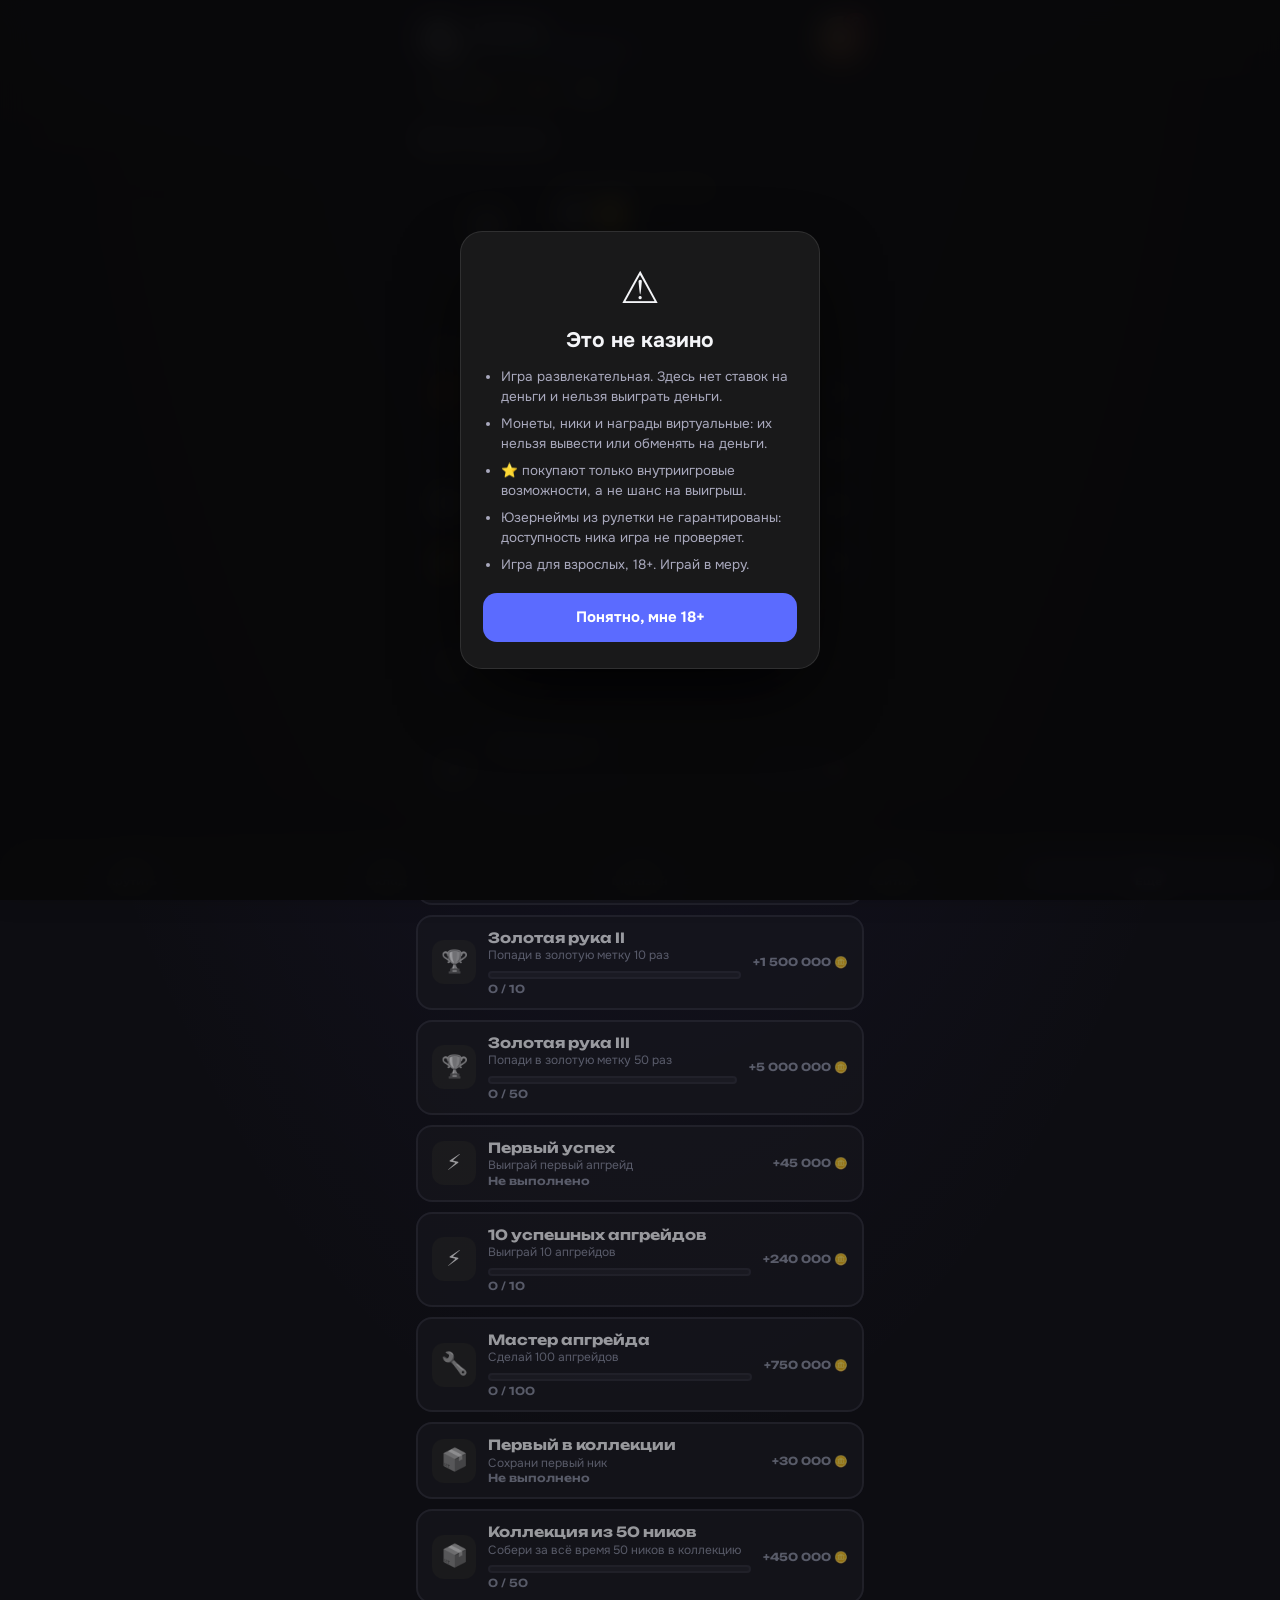
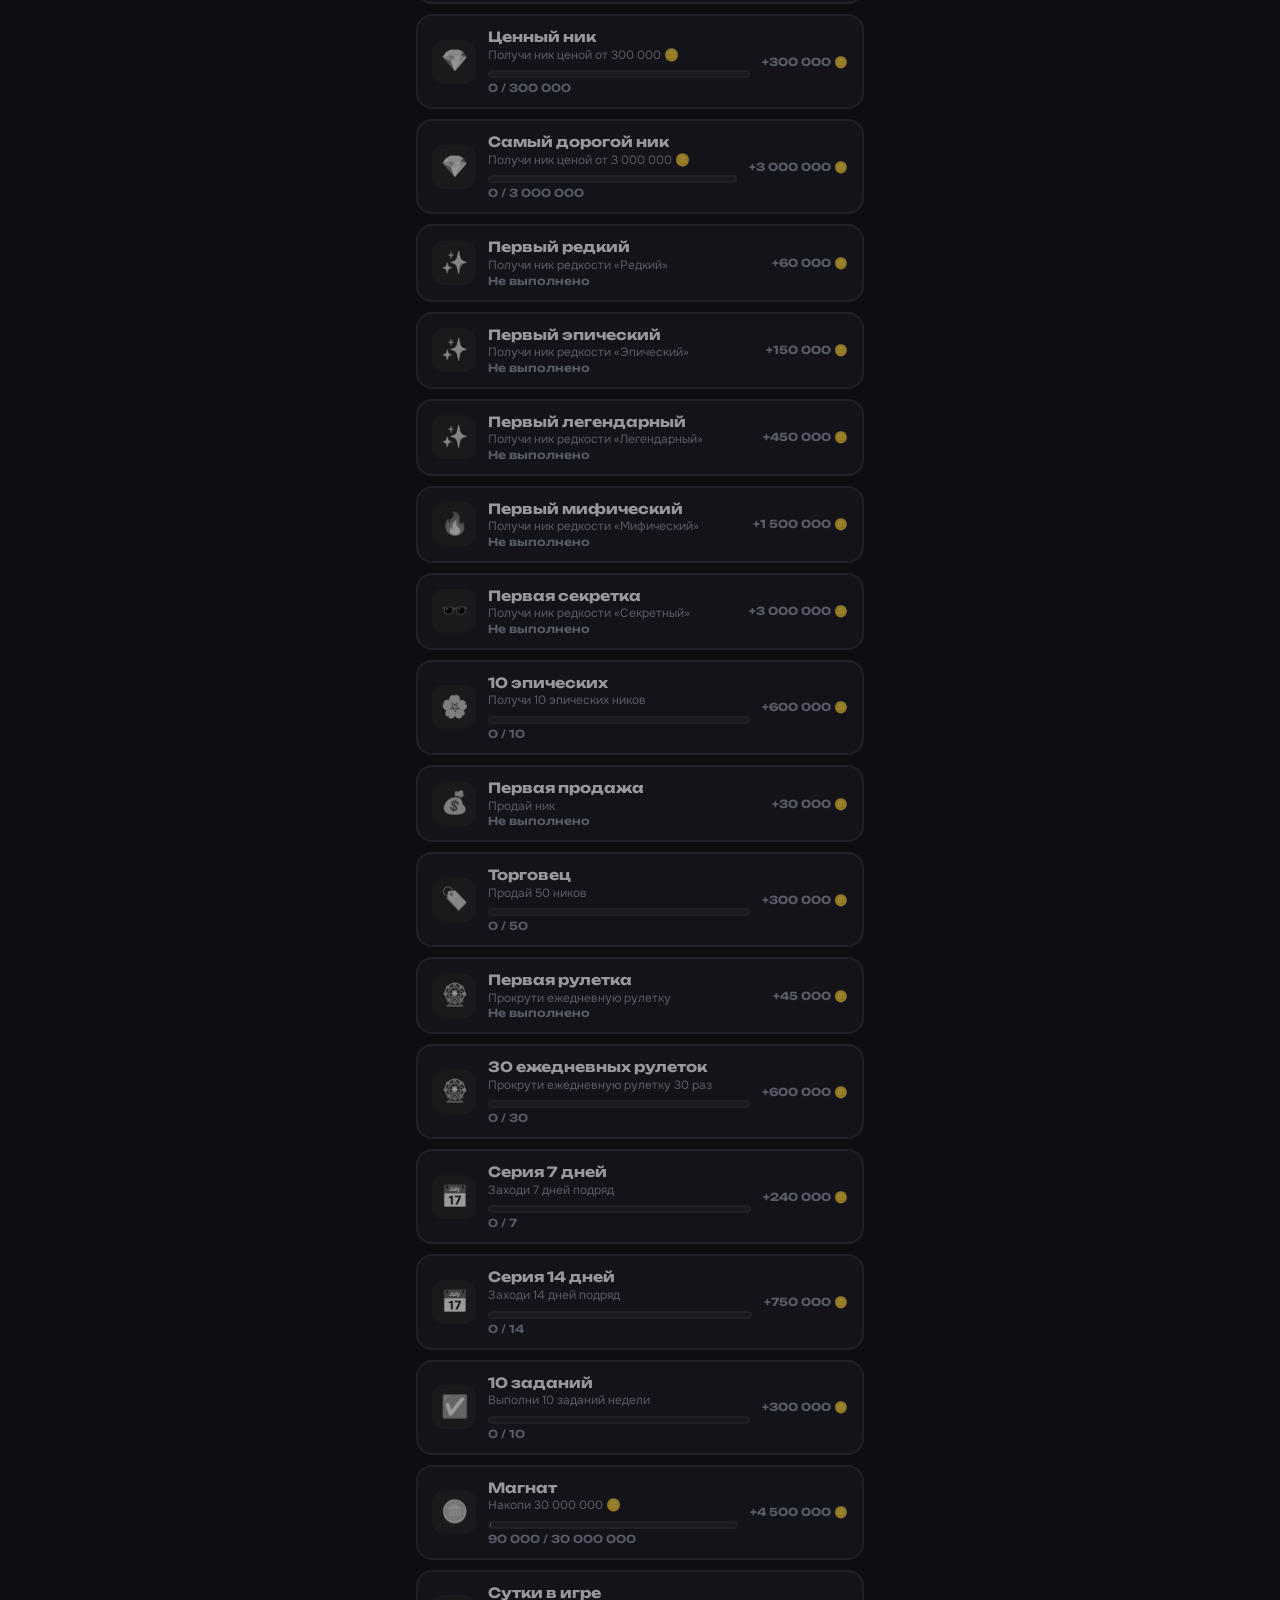
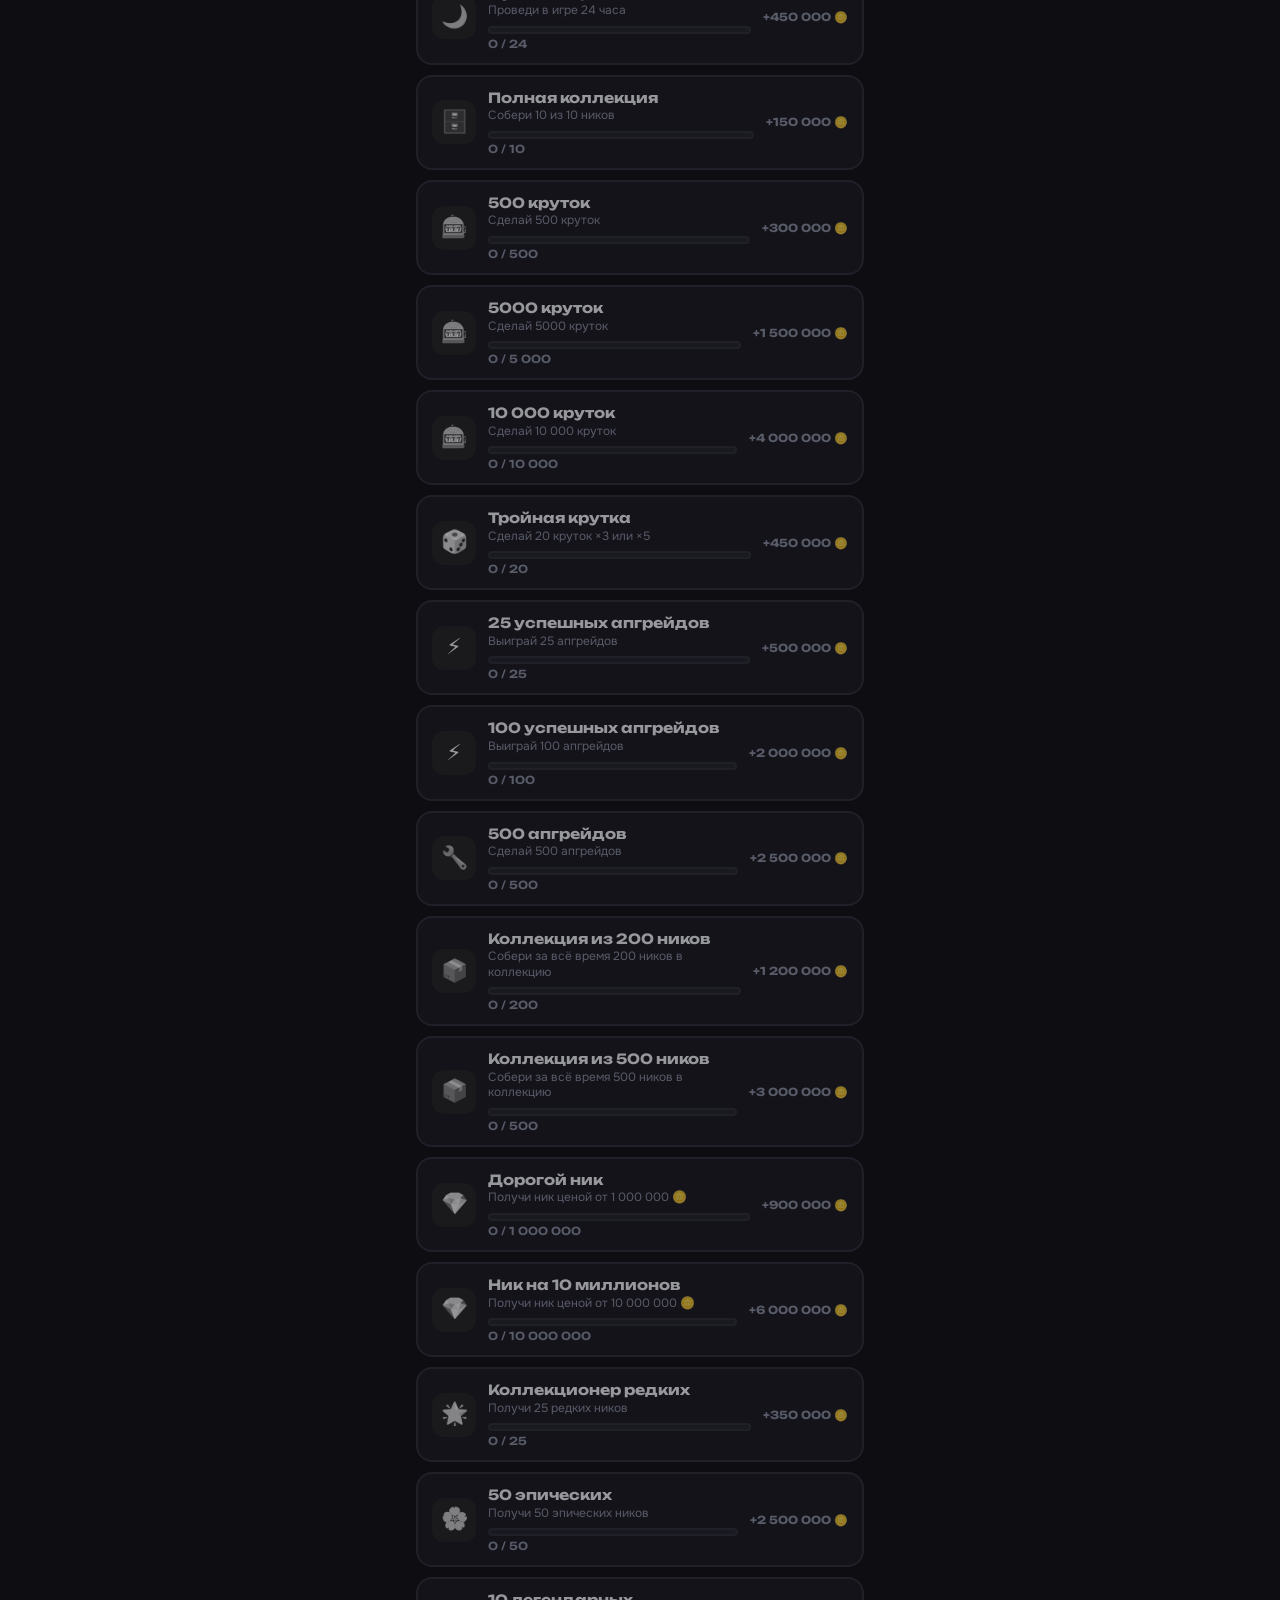
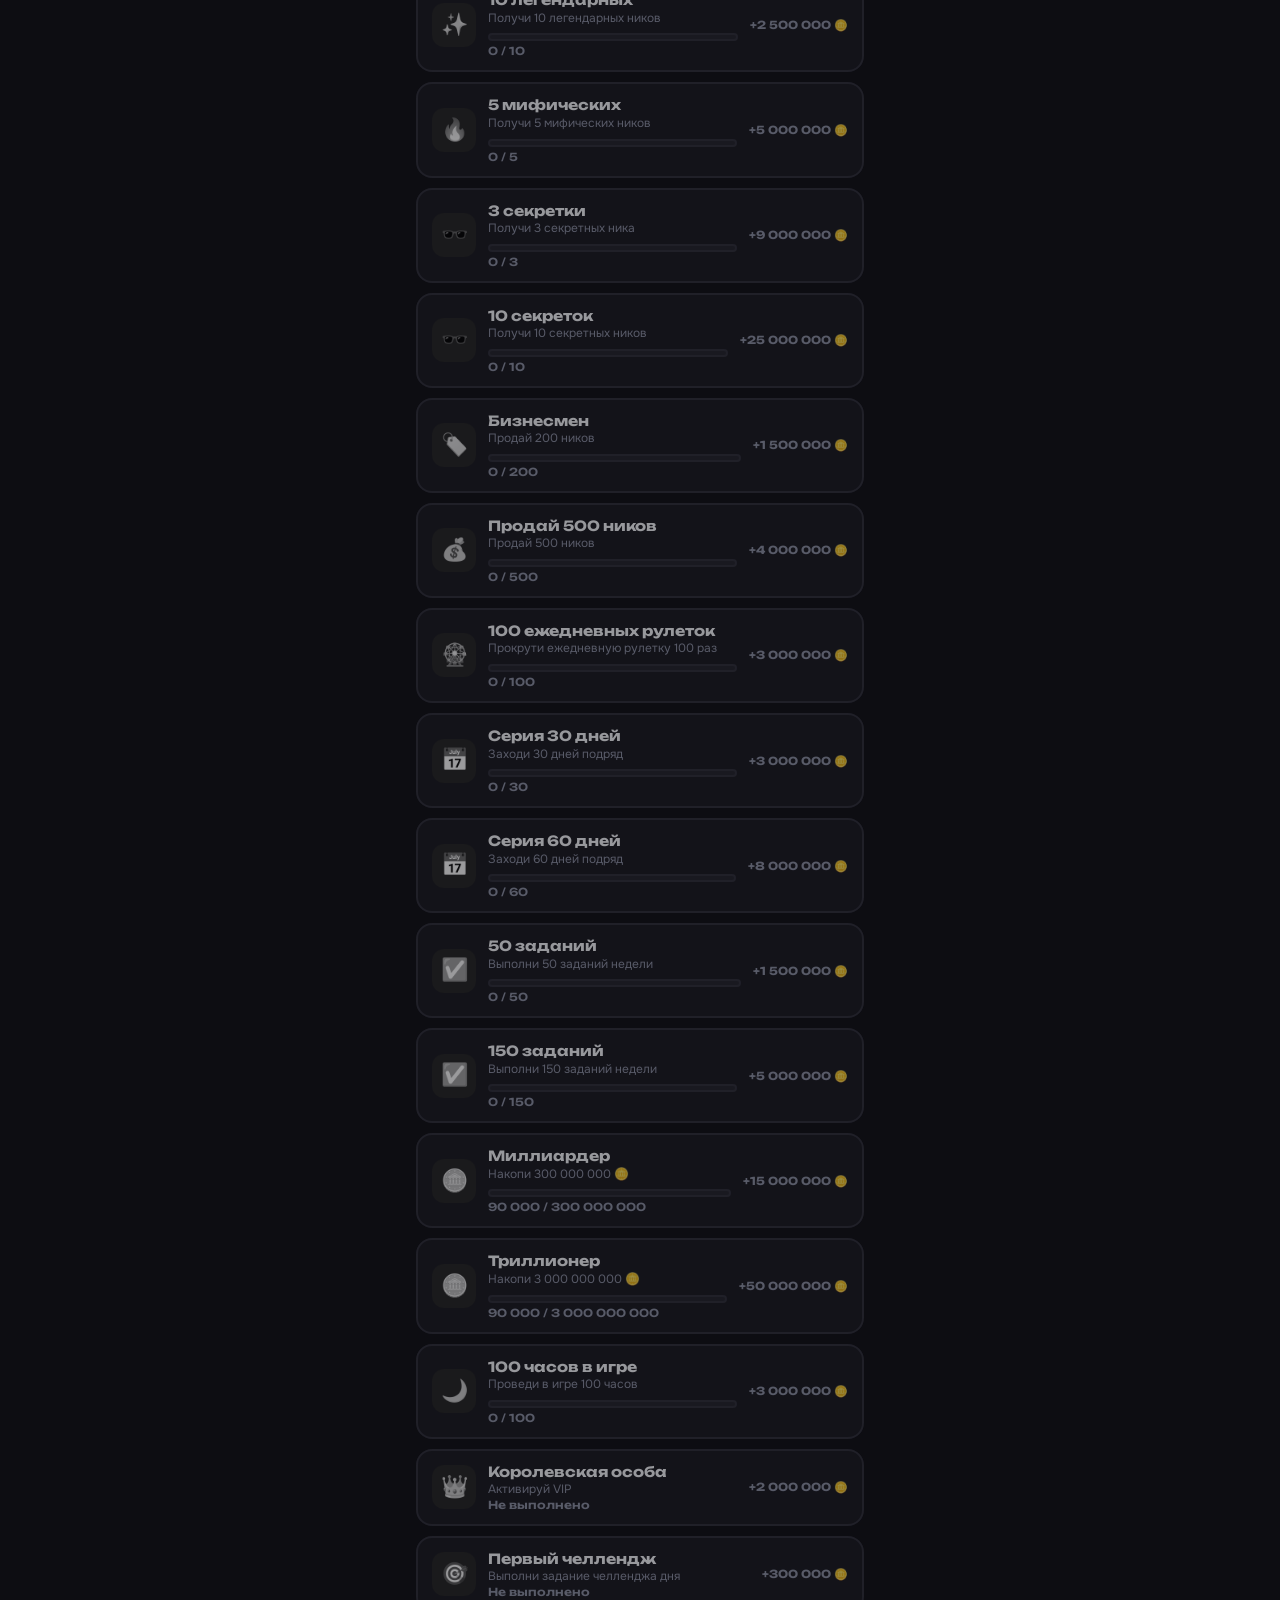
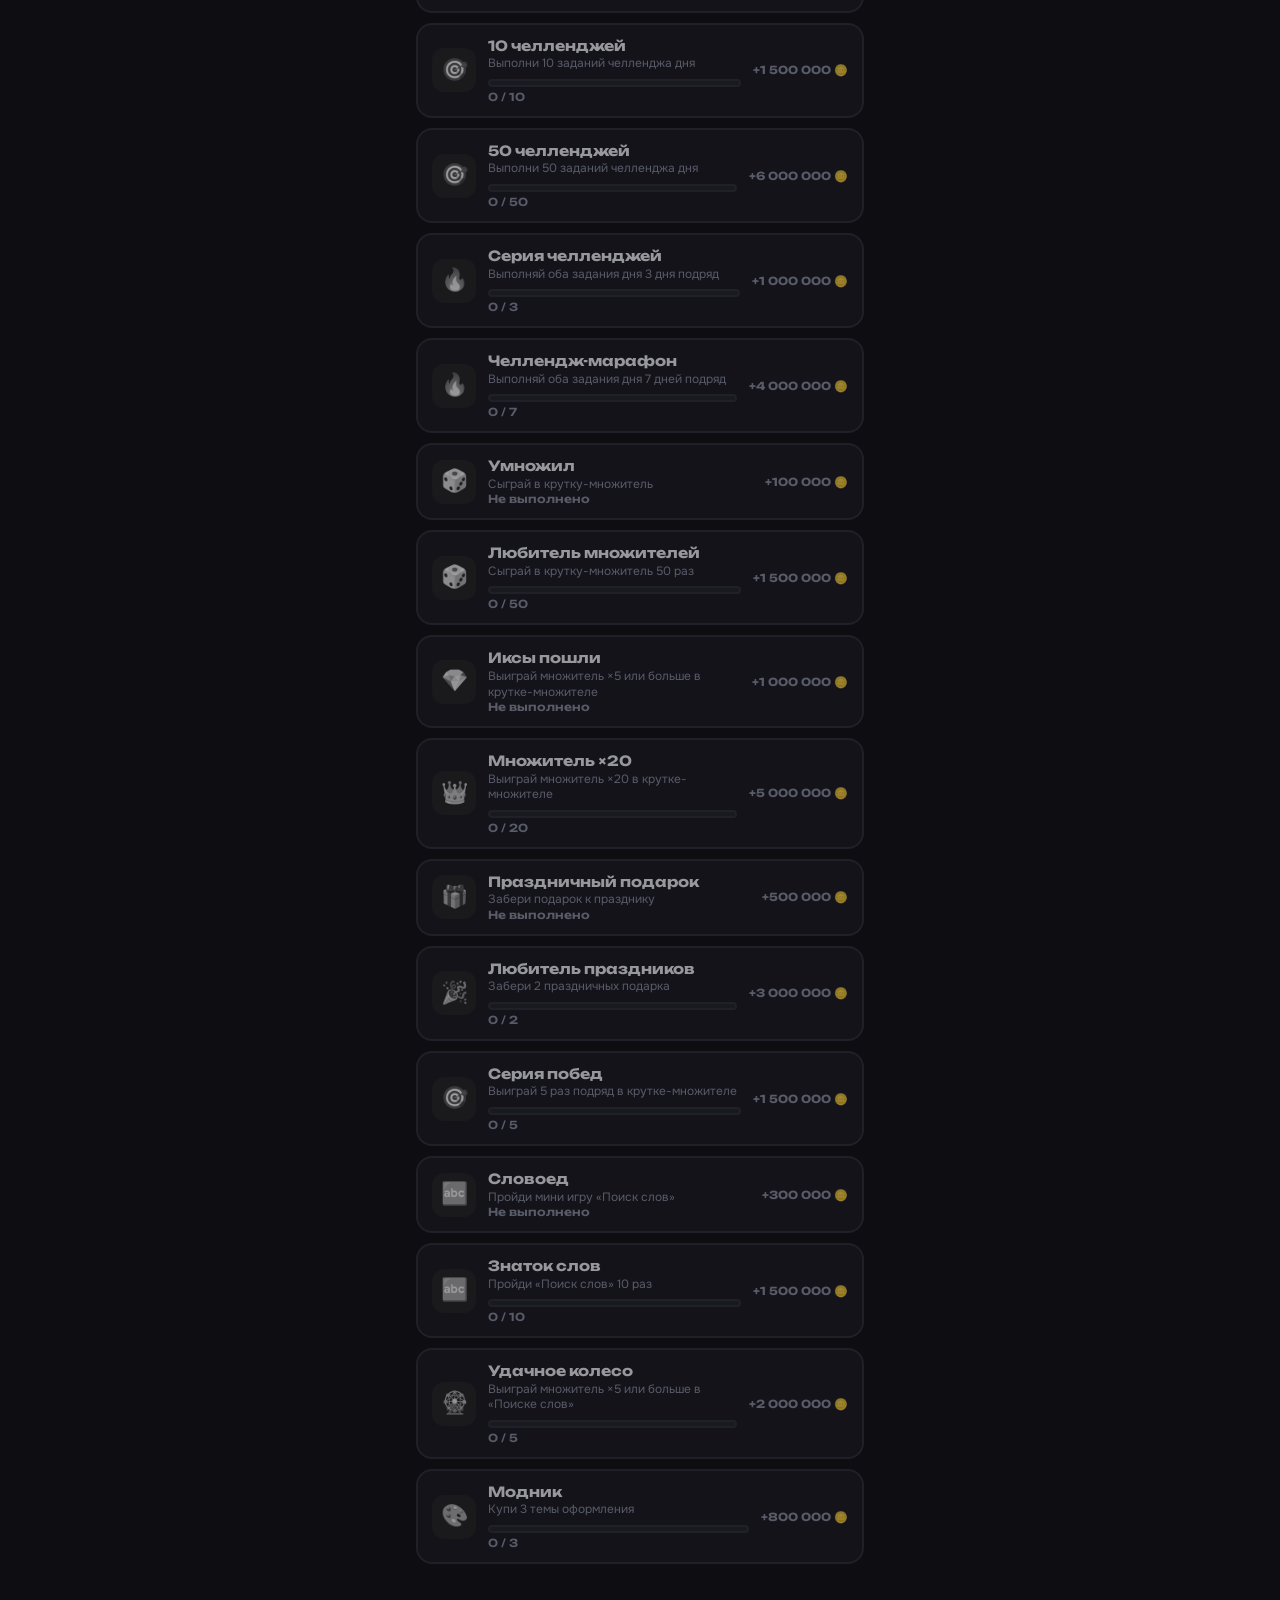
==== commit 1cd761c3: "Апгрейдер: ник из коллекции не выпадает Co-Authored-By: Claude Sonnet 5.5 <noreply@anthropic.com> Cl" ====
--- a/achievements.html
+++ b/achievements.html
@@ -119,7 +119,7 @@
 <div class="selbar" id="selbar"><span id="selinfo"></span><button class="btn main sm" id="selsell">Продать</button></div>
 <div class="toast" id="toast" role="status"></div>
 
-<script src="js/app.js?v=20261113q"></script>
+<script src="js/app.js?v=20261113r"></script>
 <script src="js/bank.js?v=20261102zzzzl"></script>
 <script src="js/season.js?v=20261113m"></script>
 </body>
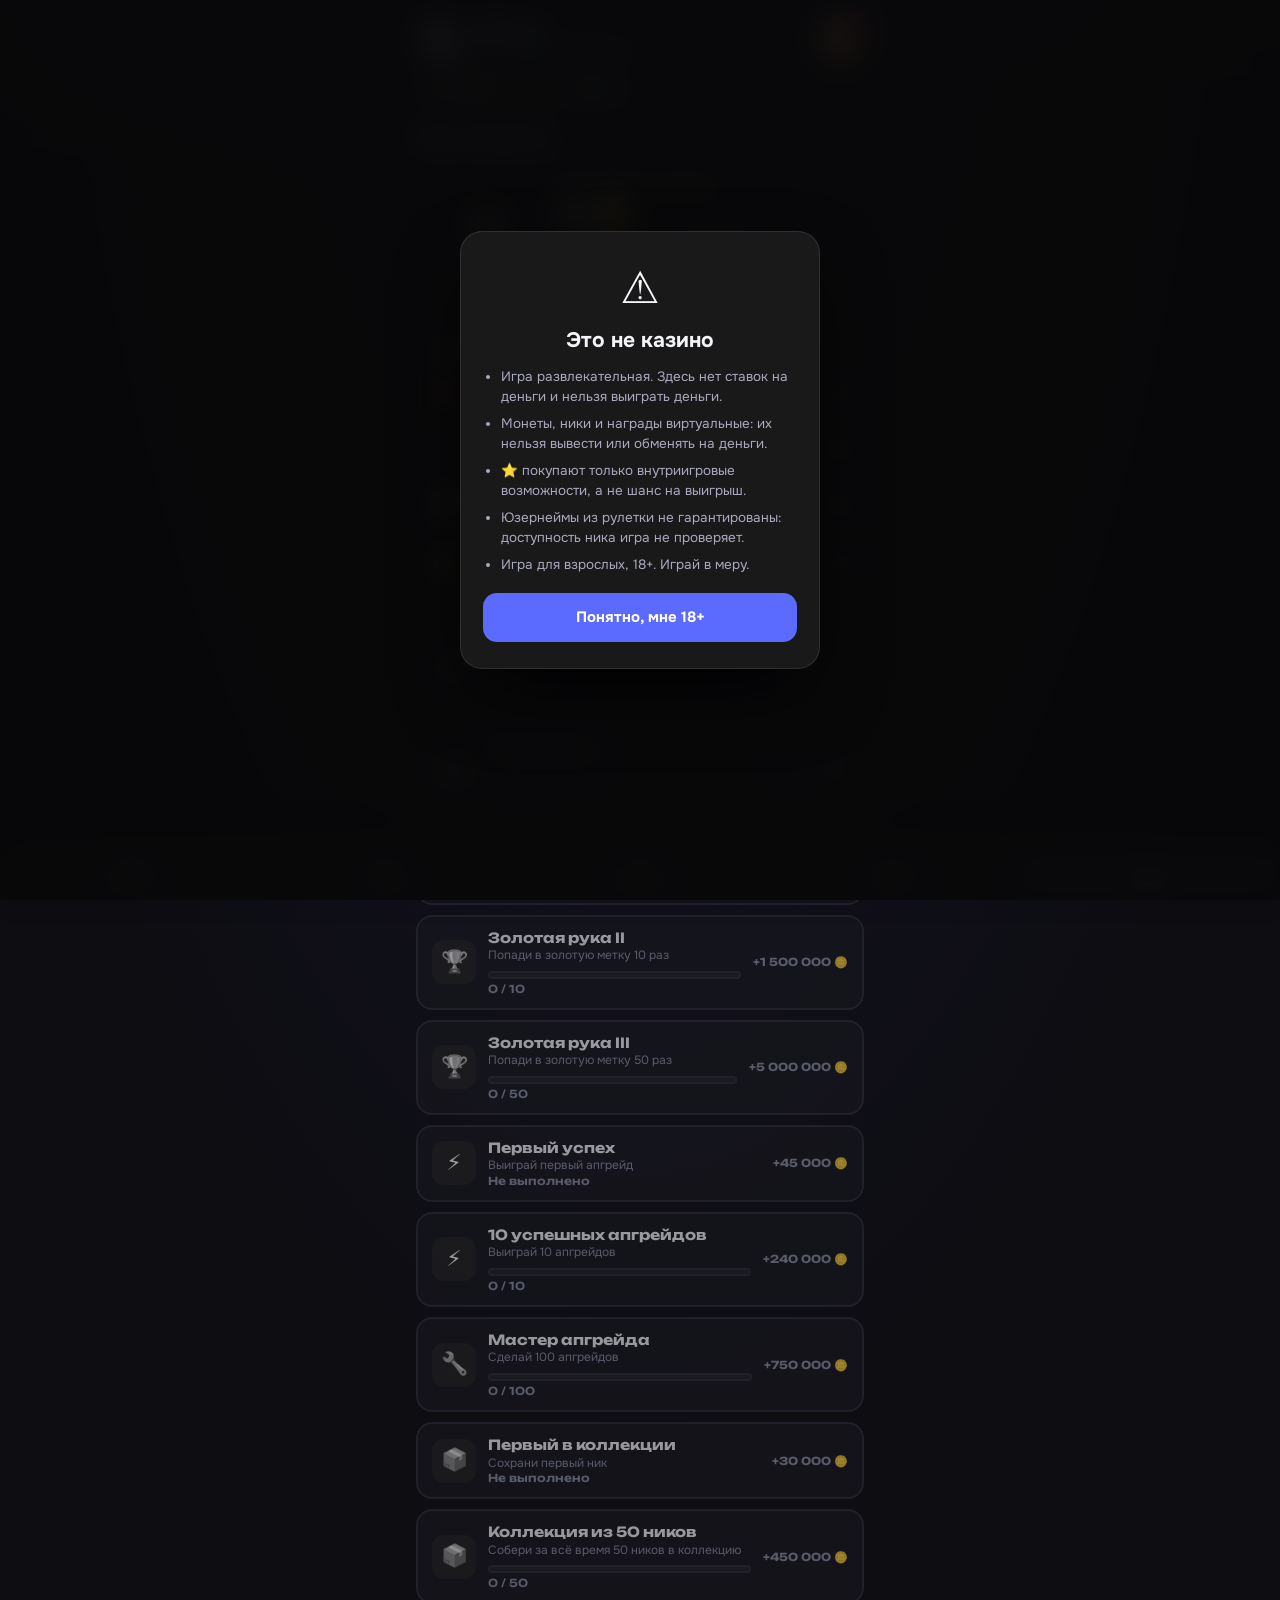
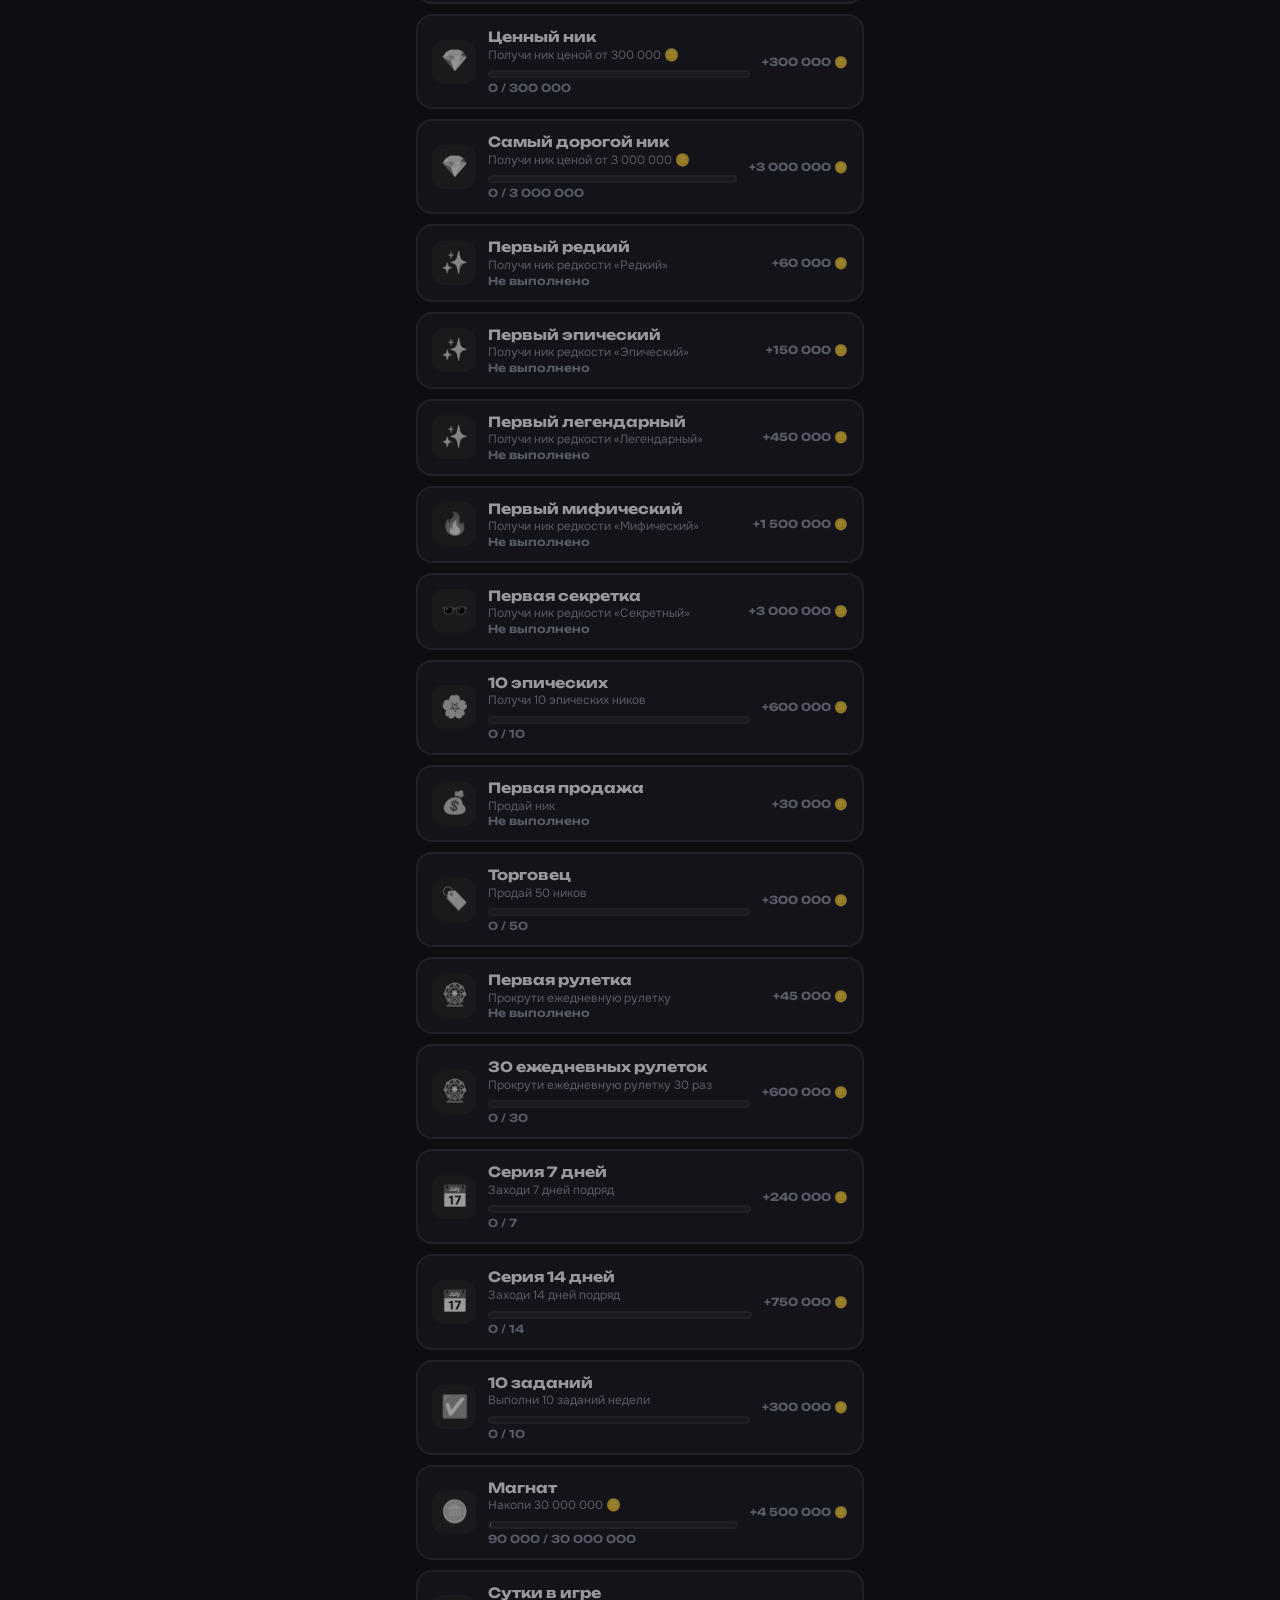
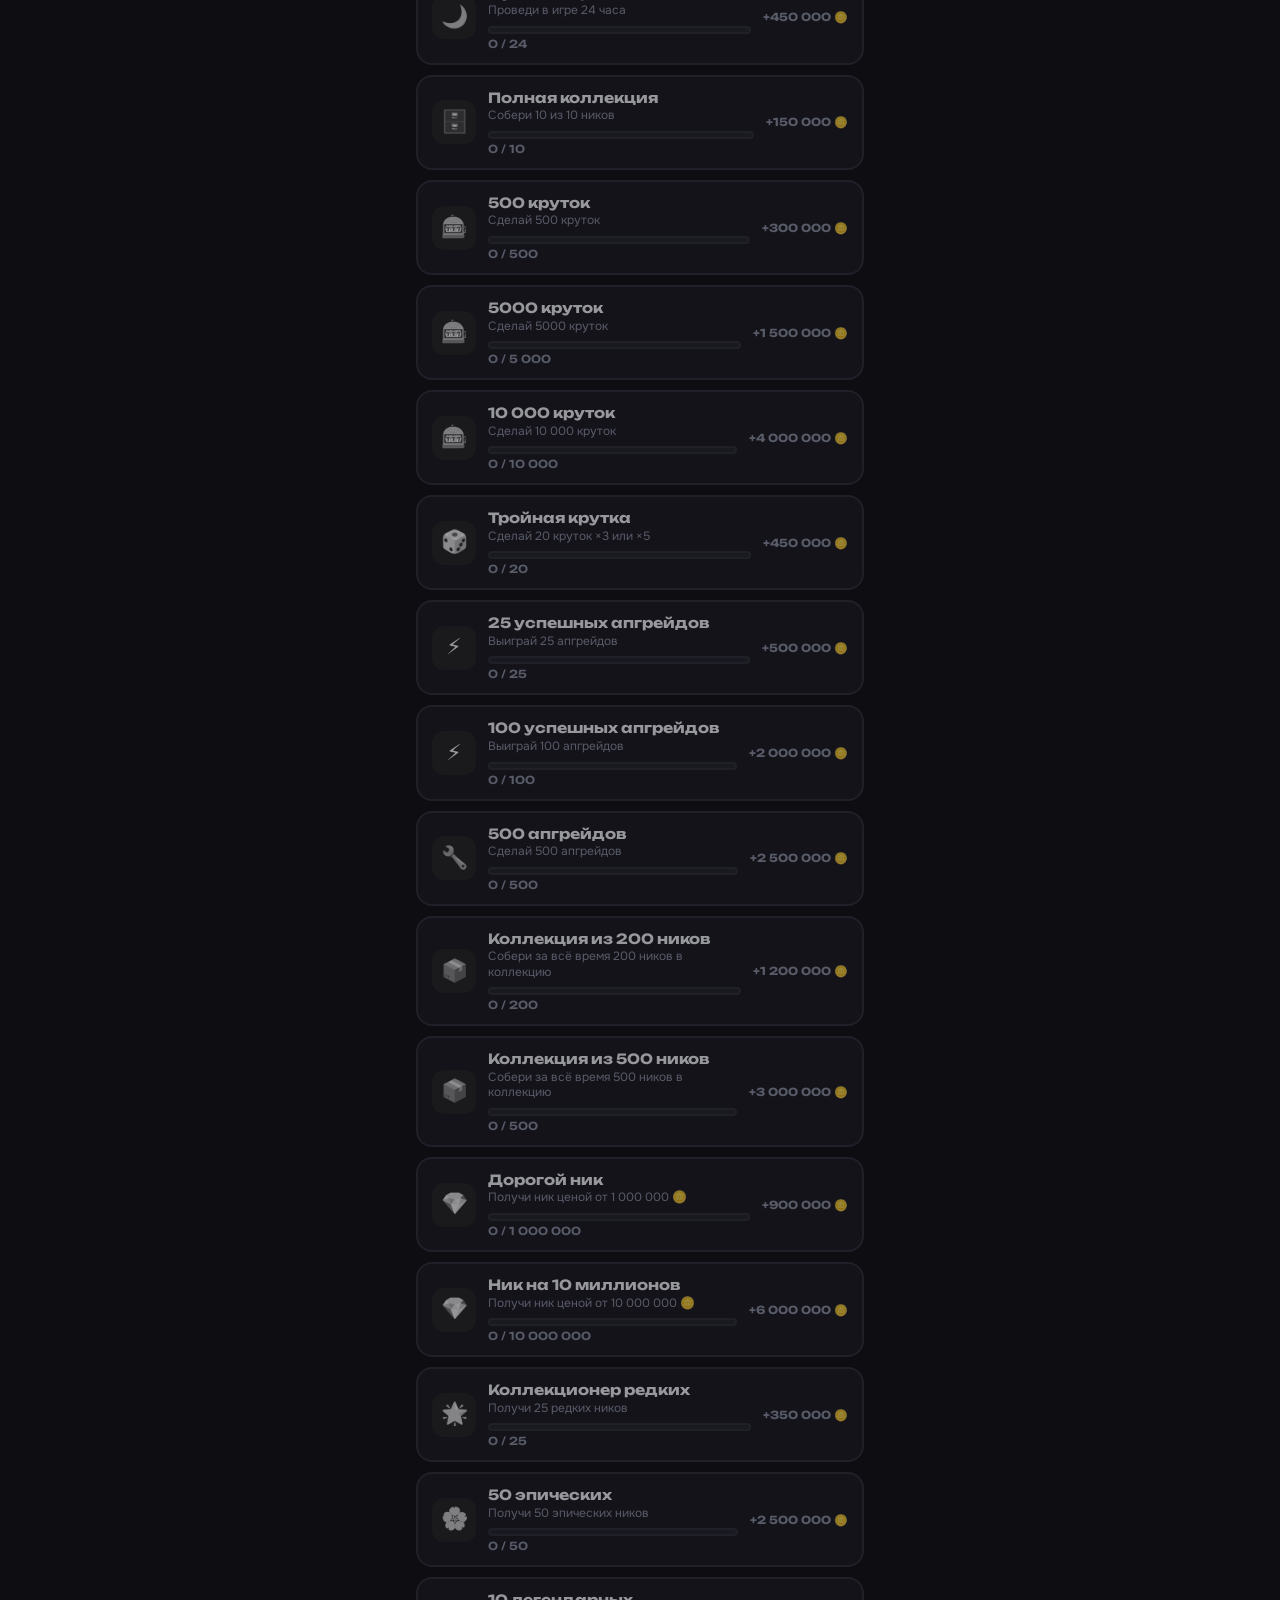
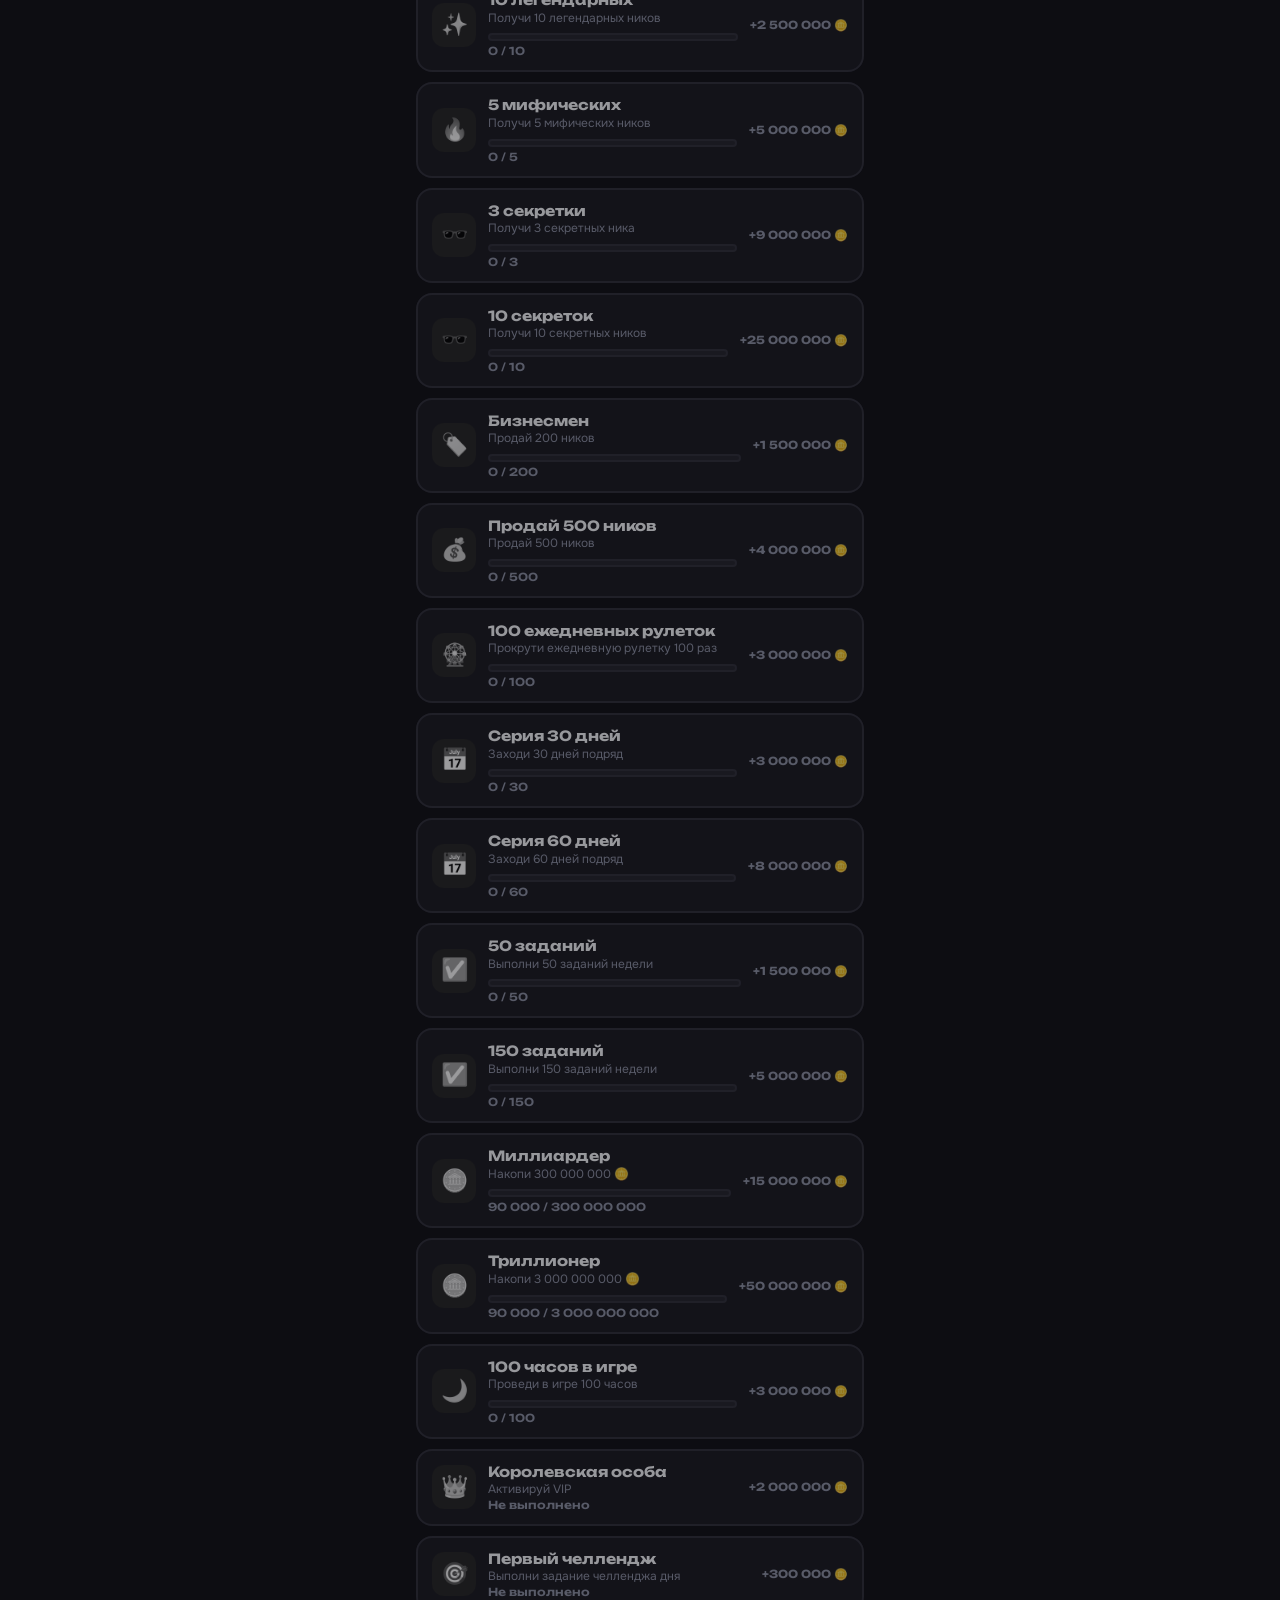
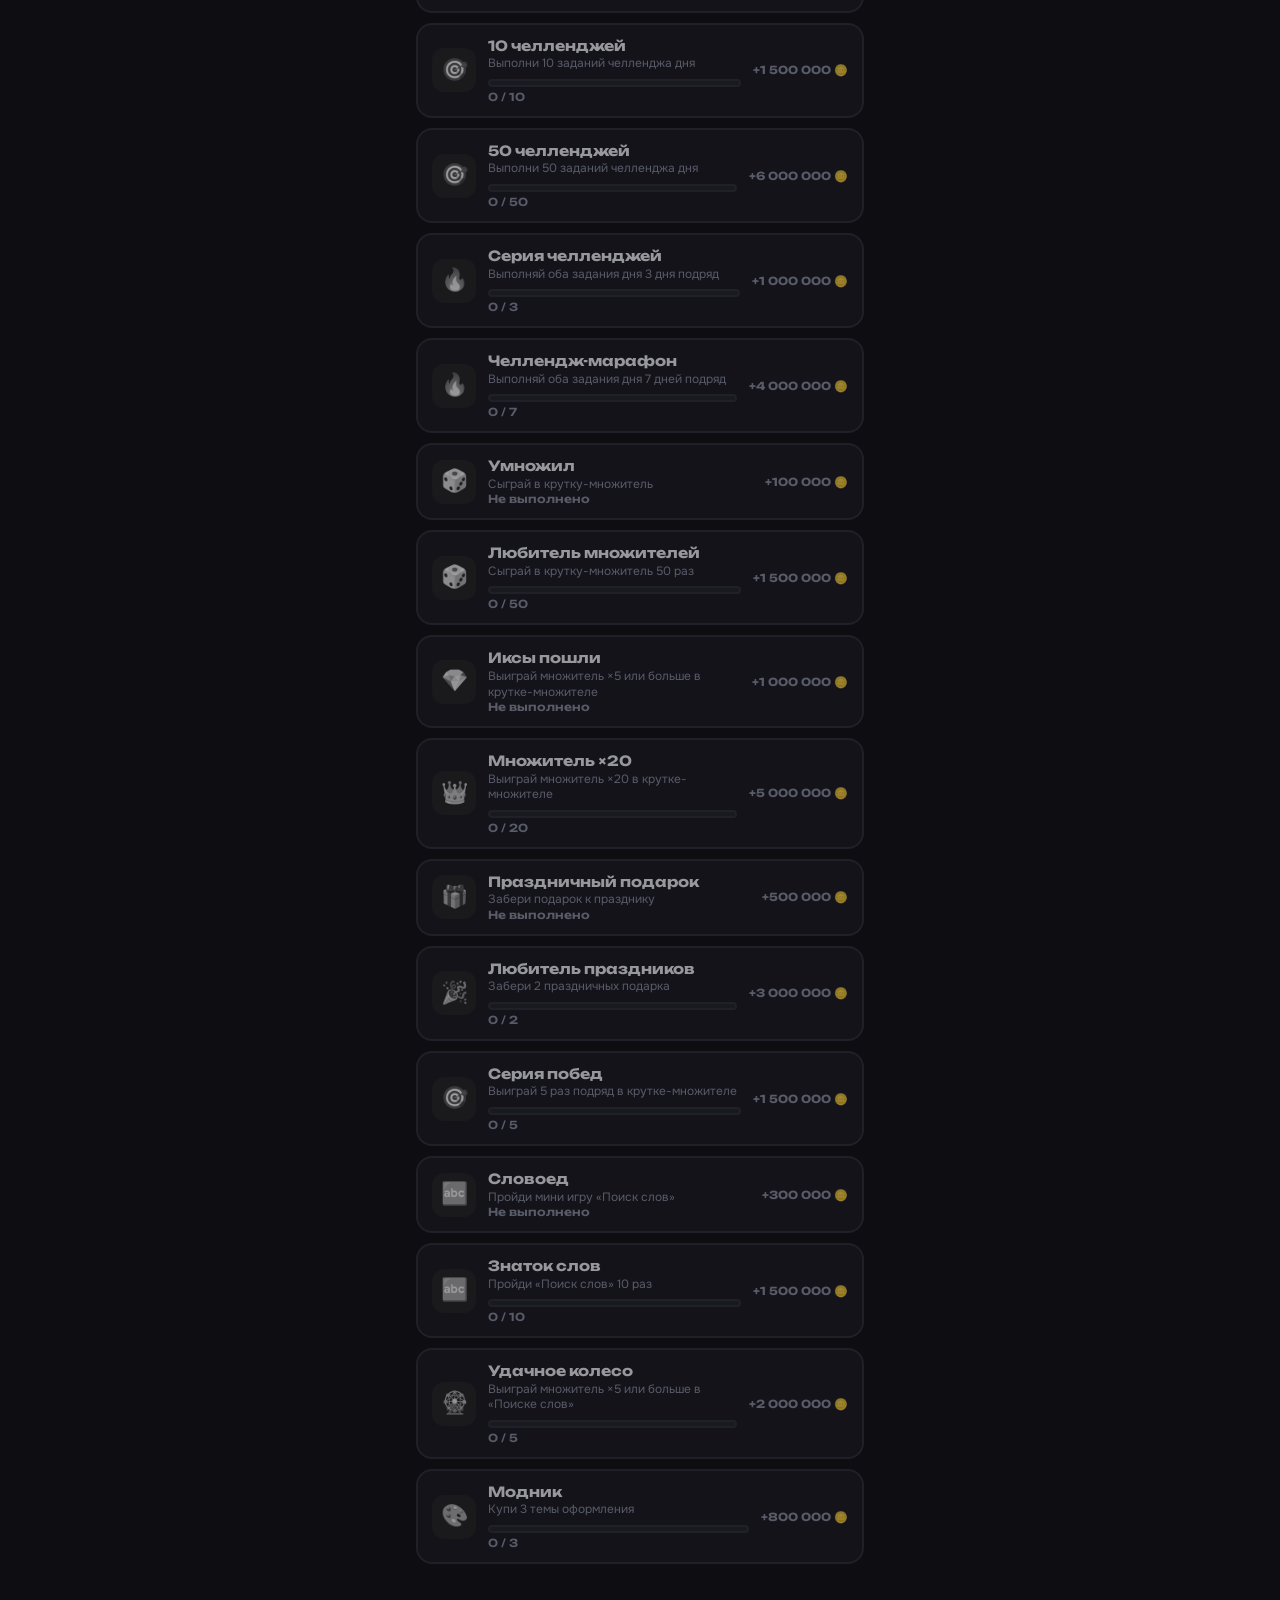
==== commit 13825525: "Переходы между страницами с версией сборки, без старых копий из кэша Co-Authored-By: Claude Sonnet 5" ====
--- a/achievements.html
+++ b/achievements.html
@@ -119,7 +119,7 @@
 <div class="selbar" id="selbar"><span id="selinfo"></span><button class="btn main sm" id="selsell">Продать</button></div>
 <div class="toast" id="toast" role="status"></div>
 
-<script src="js/app.js?v=20261113r"></script>
+<script src="js/app.js?v=20261113t"></script>
 <script src="js/bank.js?v=20261102zzzzl"></script>
 <script src="js/season.js?v=20261113m"></script>
 </body>
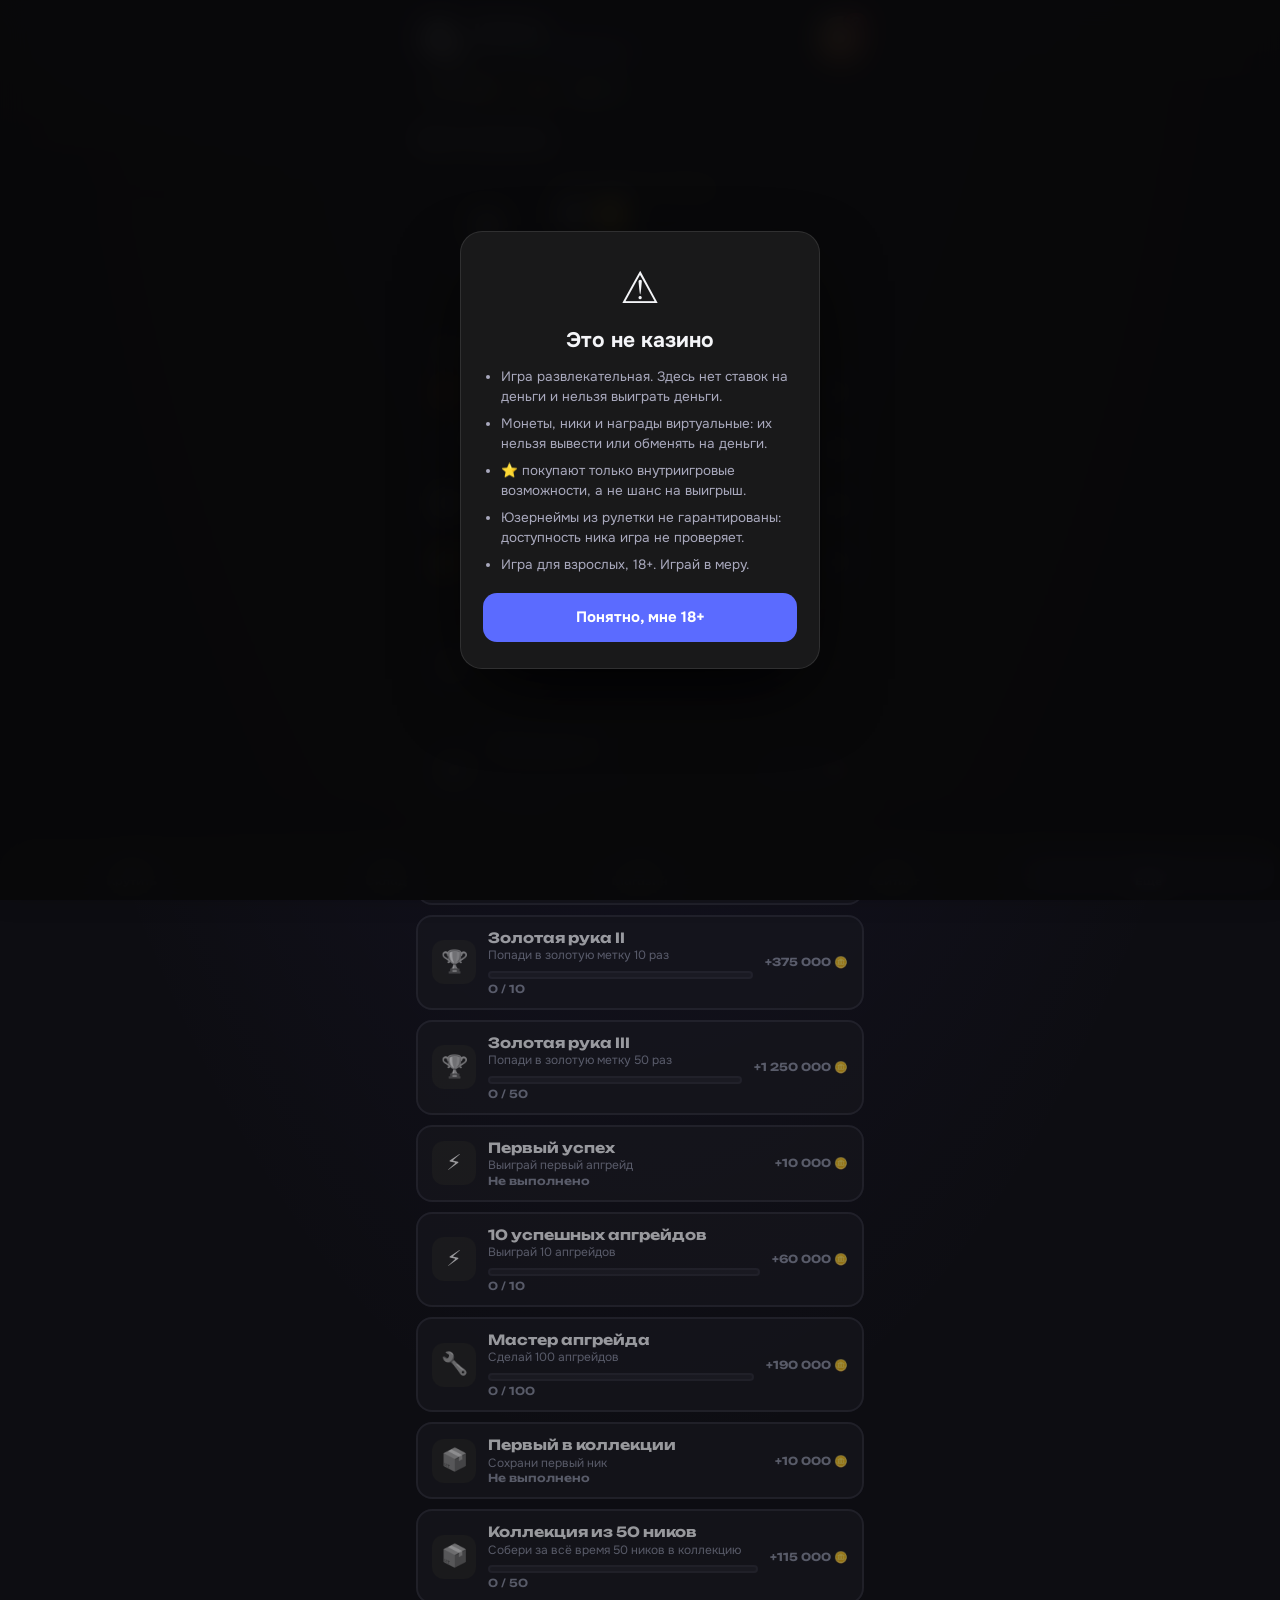
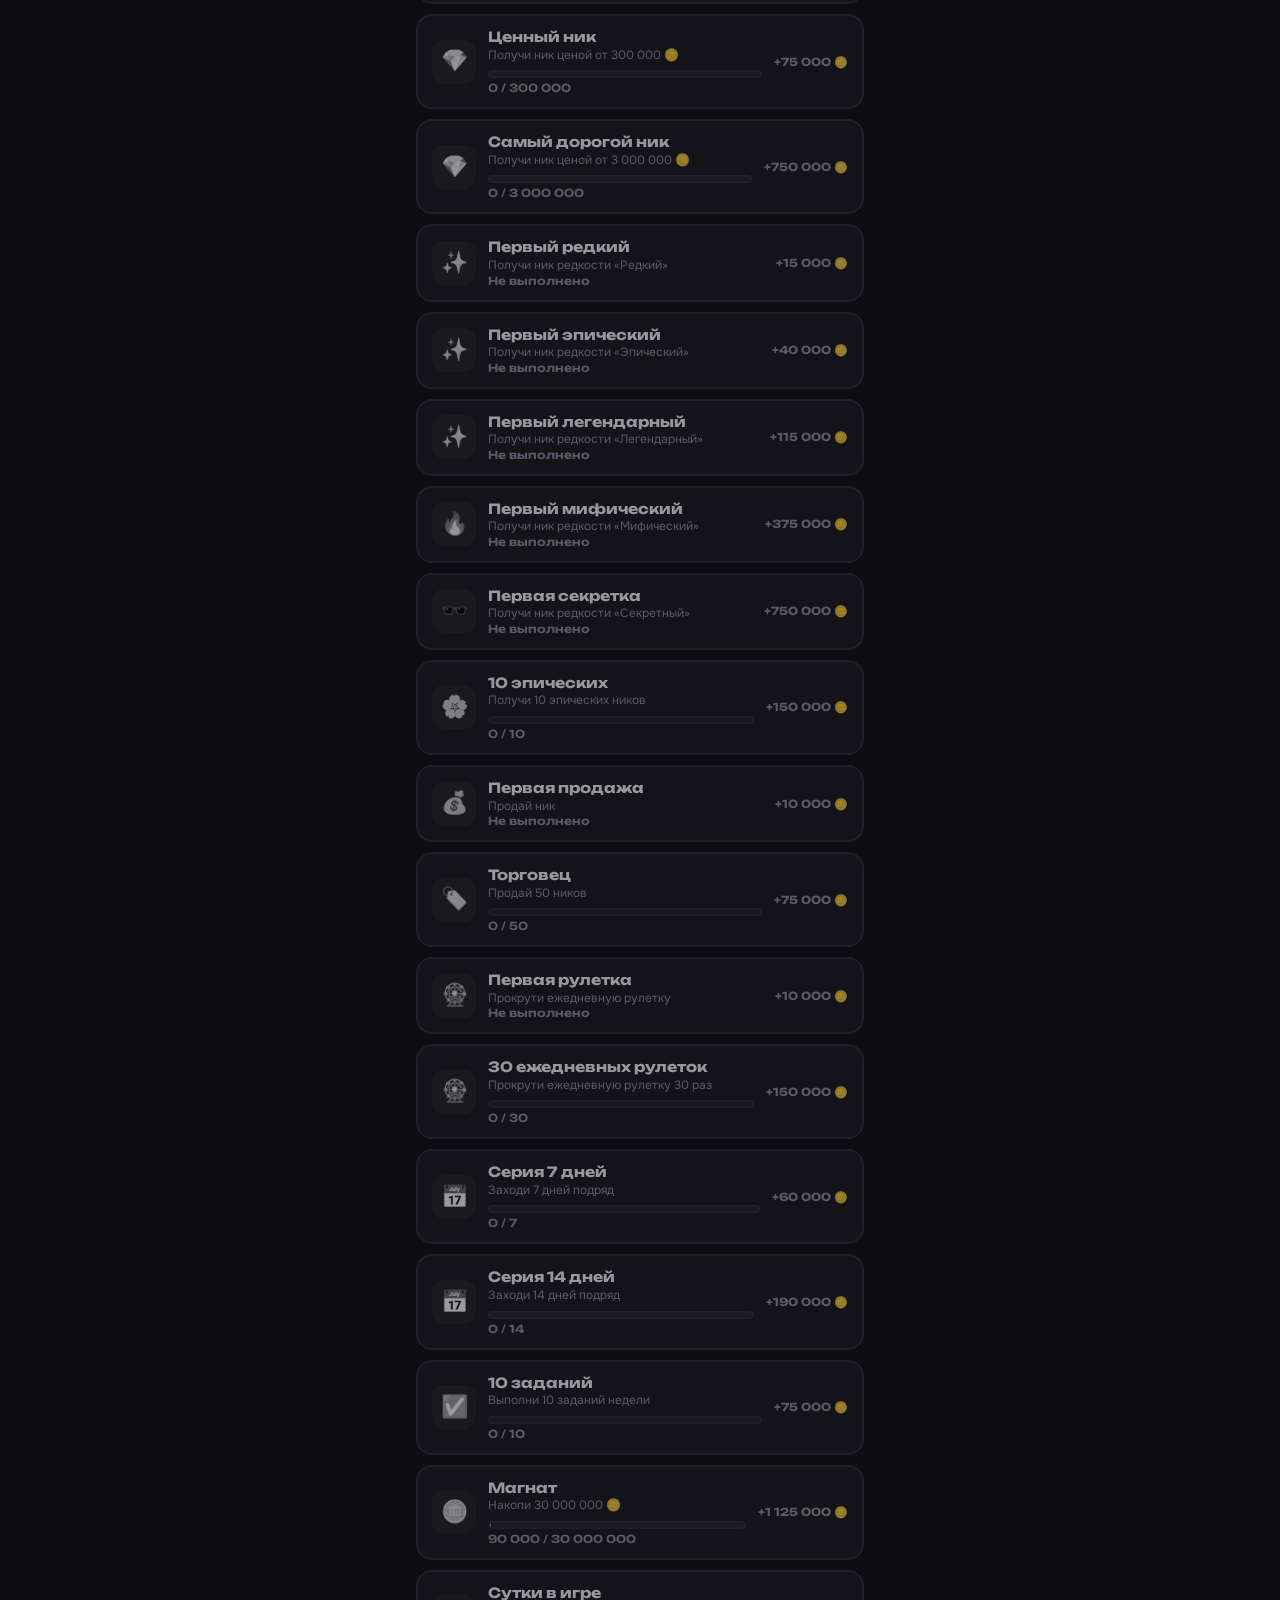
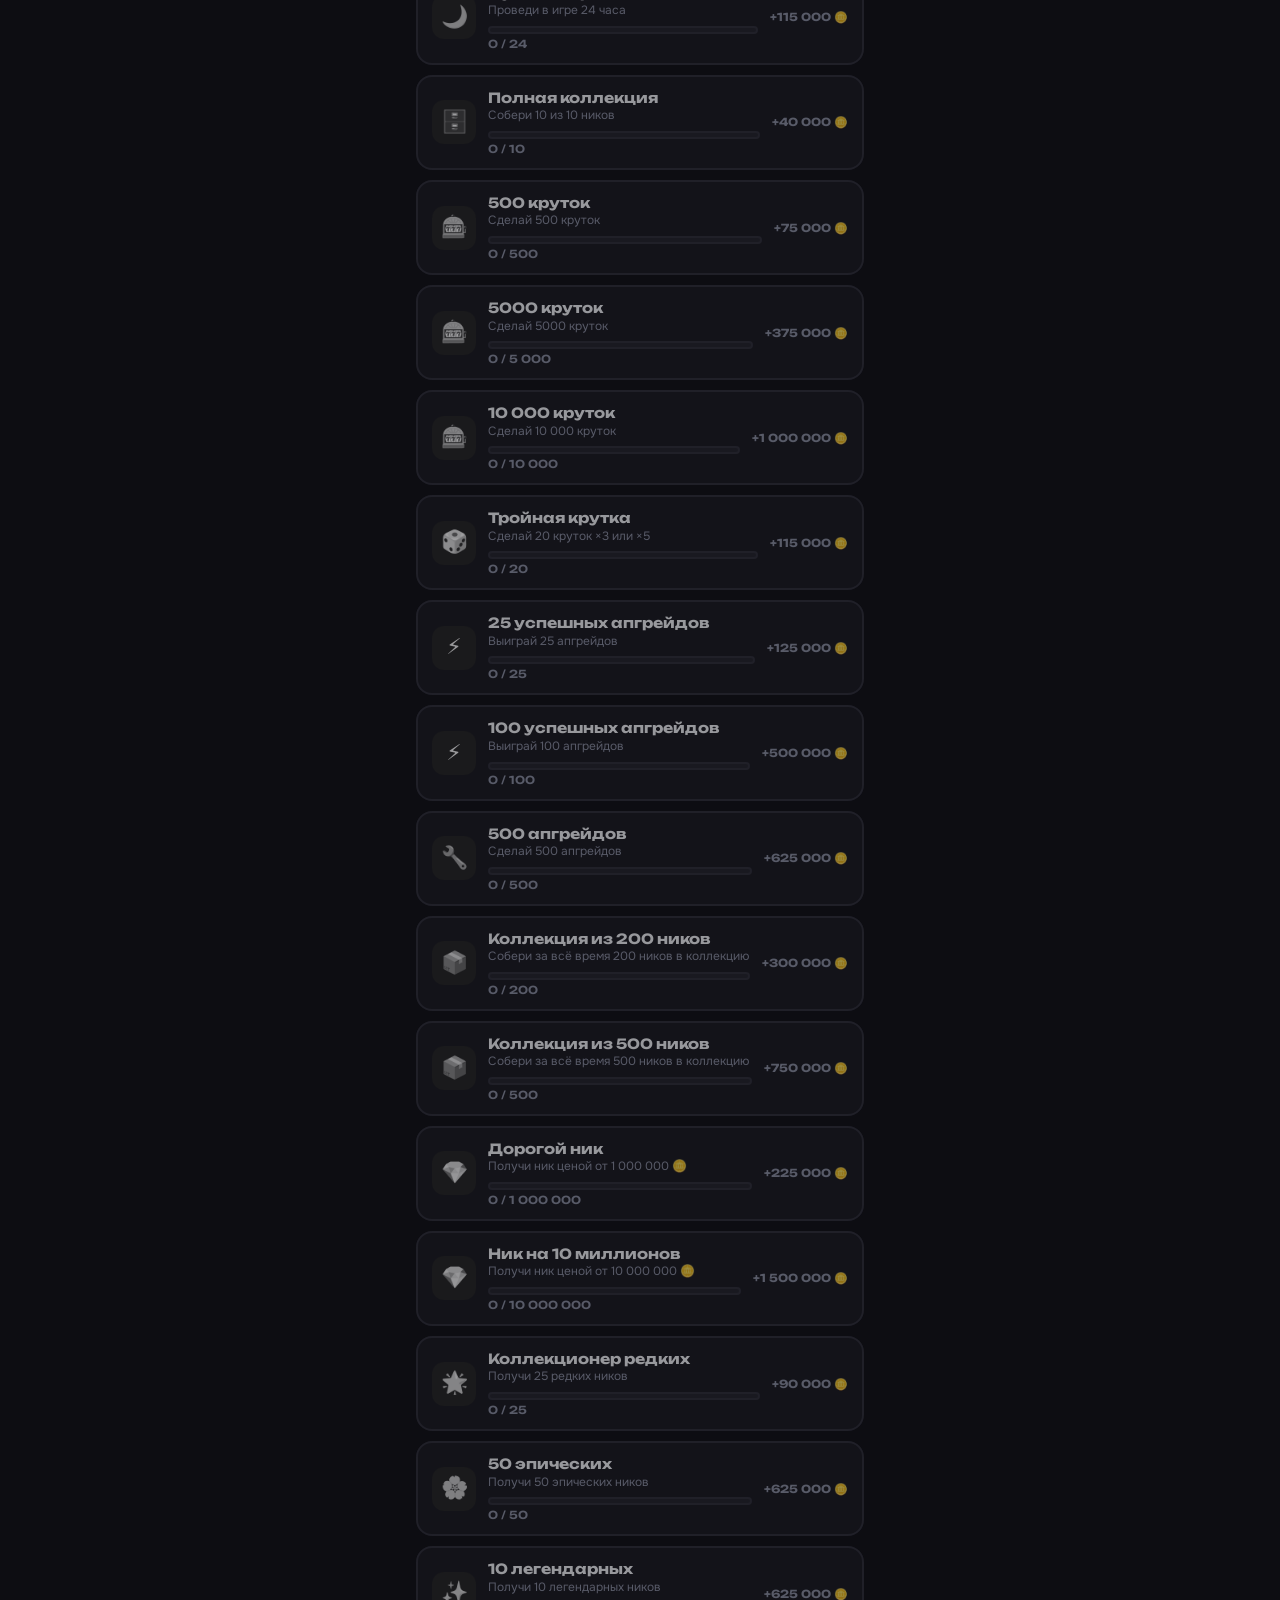
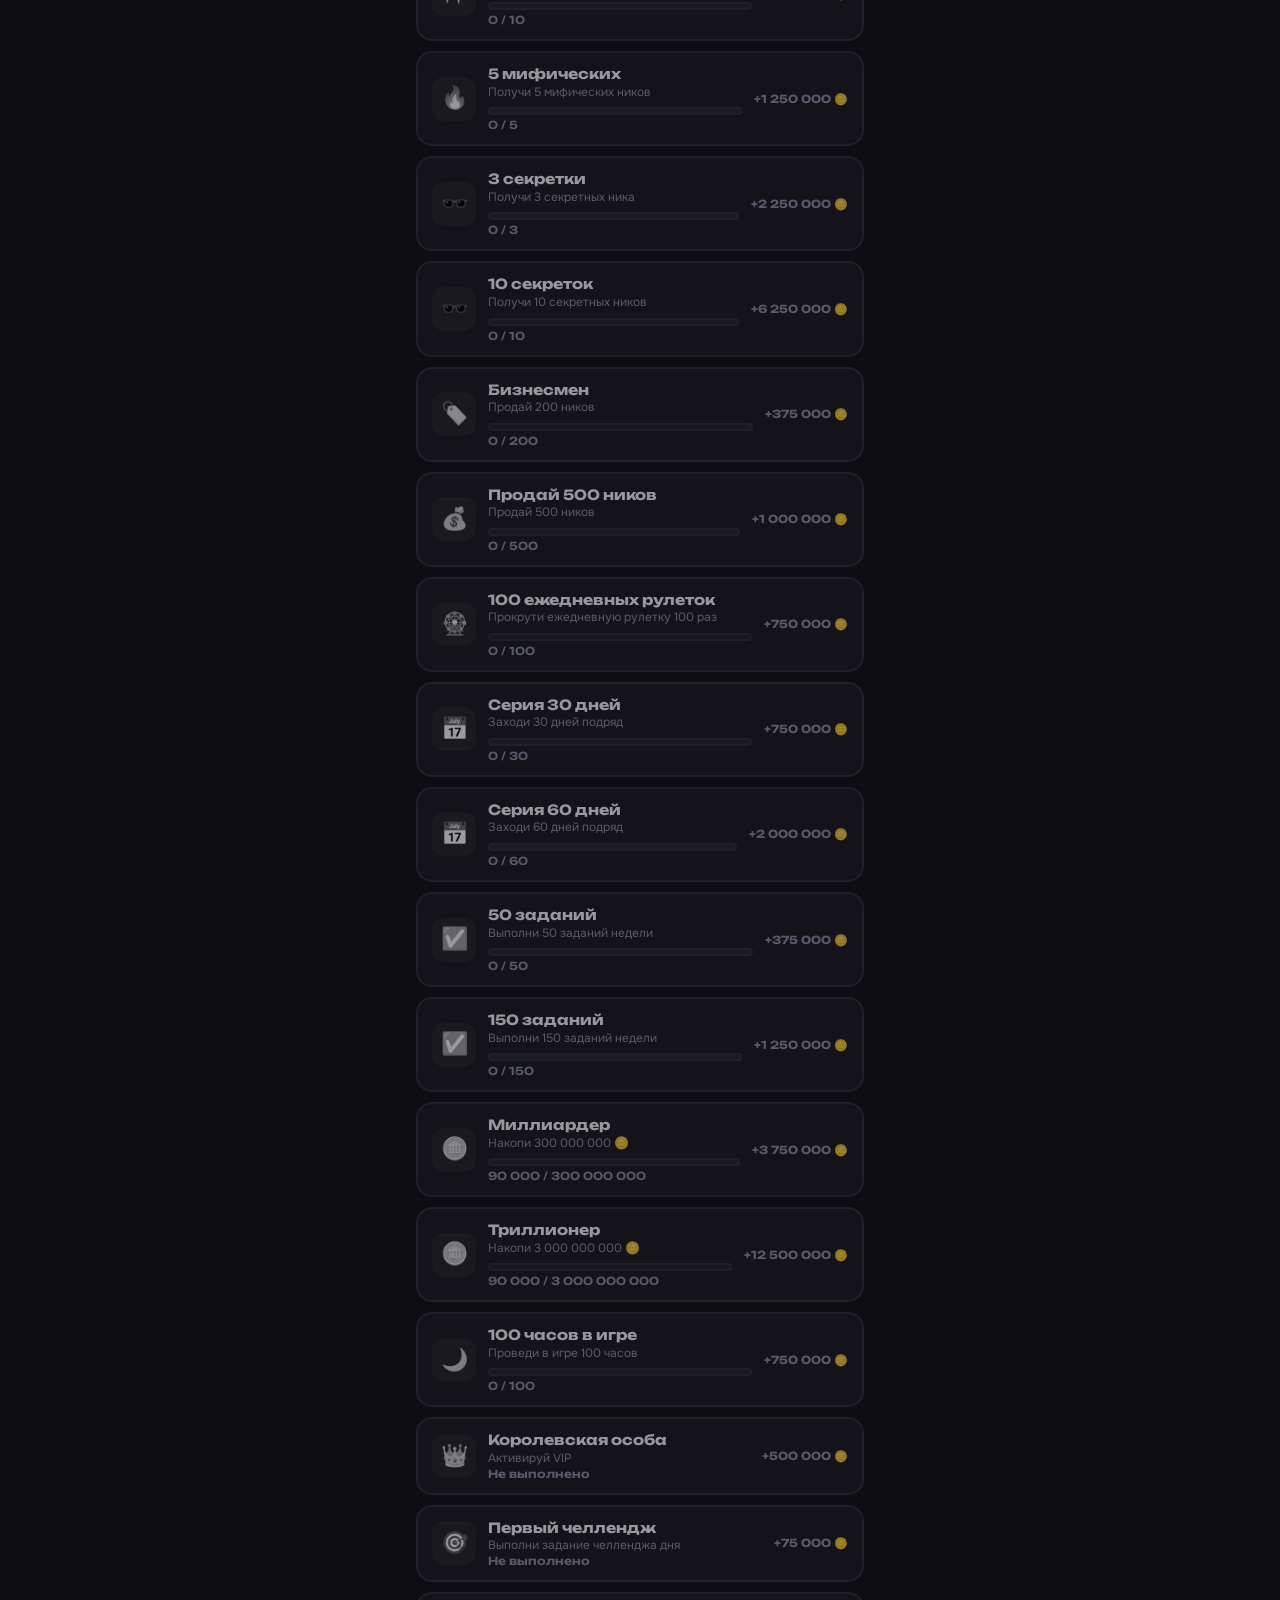
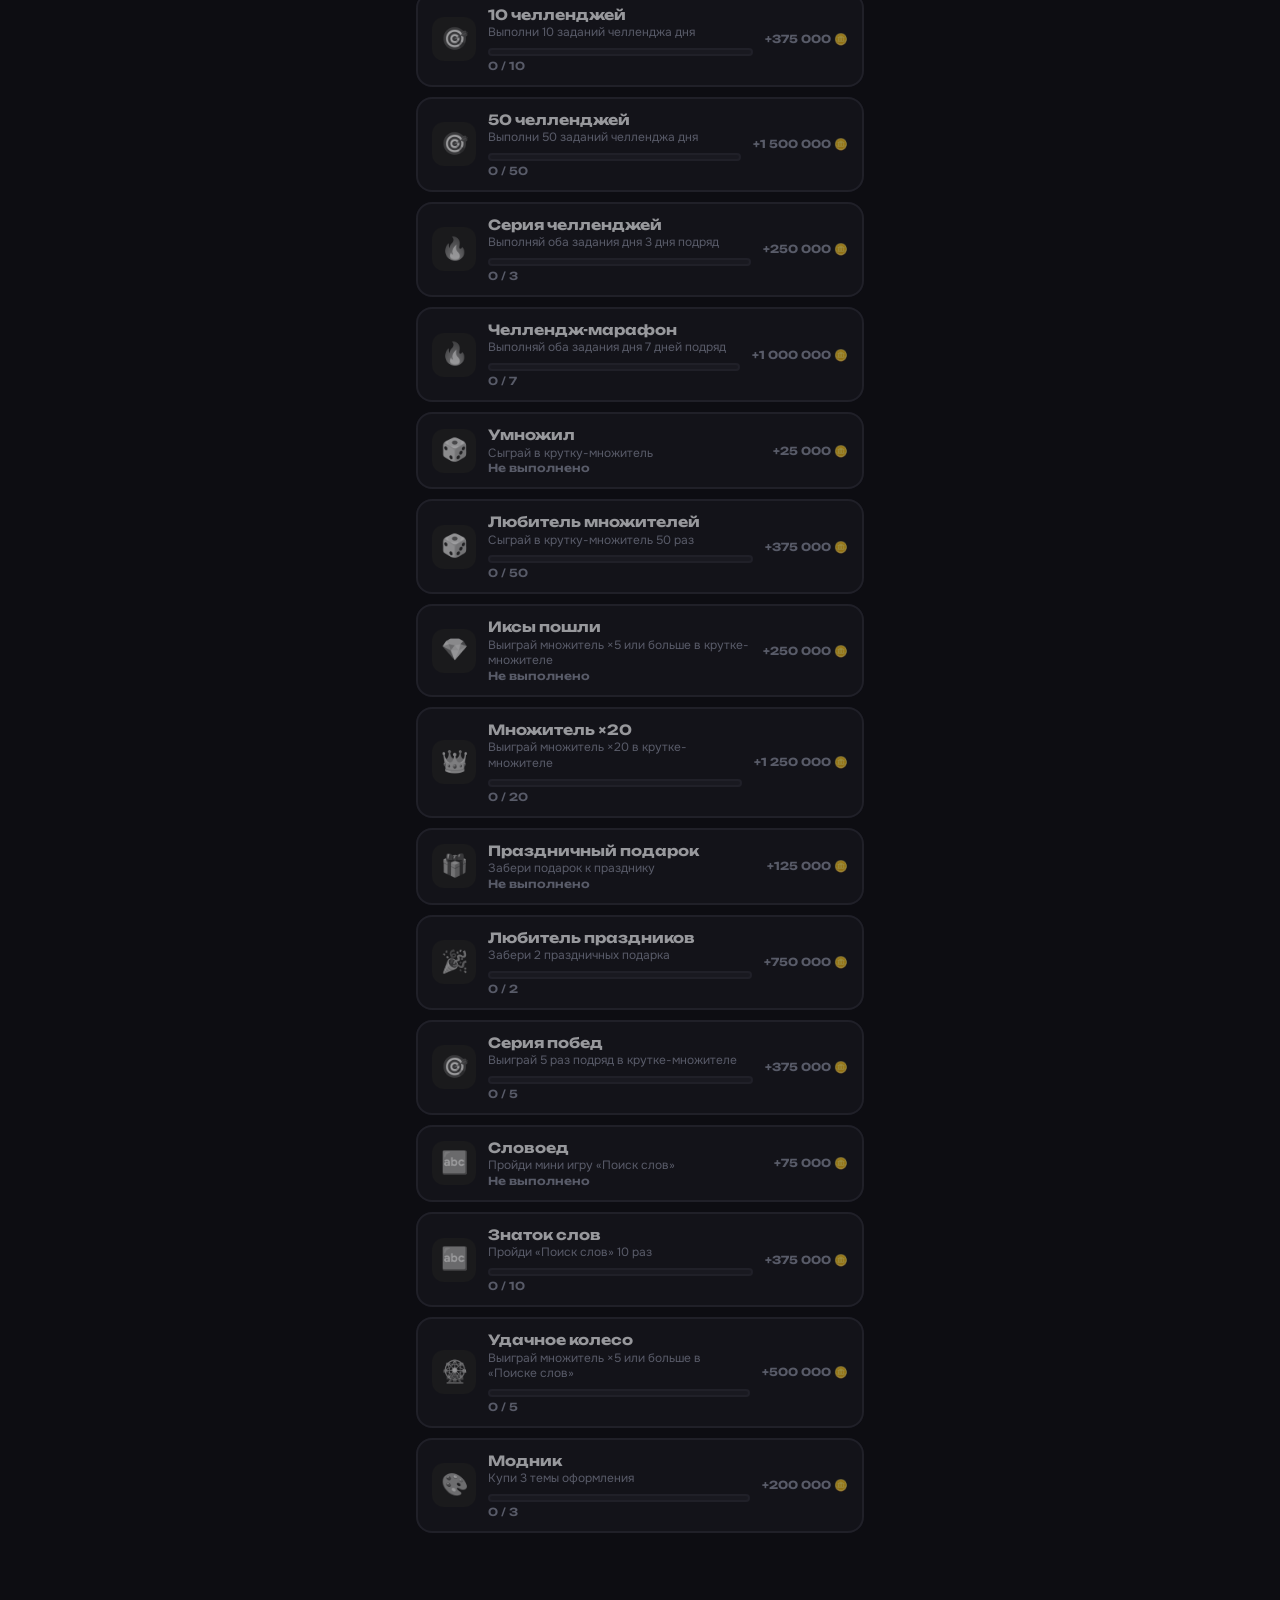
==== commit d738e097: "Награды достижений ÷4 Co-Authored-By: Claude Sonnet 5.5 <noreply@anthropic.com> Claude-Session: http" ====
--- a/achievements.html
+++ b/achievements.html
@@ -119,7 +119,7 @@
 <div class="selbar" id="selbar"><span id="selinfo"></span><button class="btn main sm" id="selsell">Продать</button></div>
 <div class="toast" id="toast" role="status"></div>
 
-<script src="js/app.js?v=20261113t"></script>
+<script src="js/app.js?v=20261113u"></script>
 <script src="js/bank.js?v=20261102zzzzl"></script>
 <script src="js/season.js?v=20261113m"></script>
 </body>
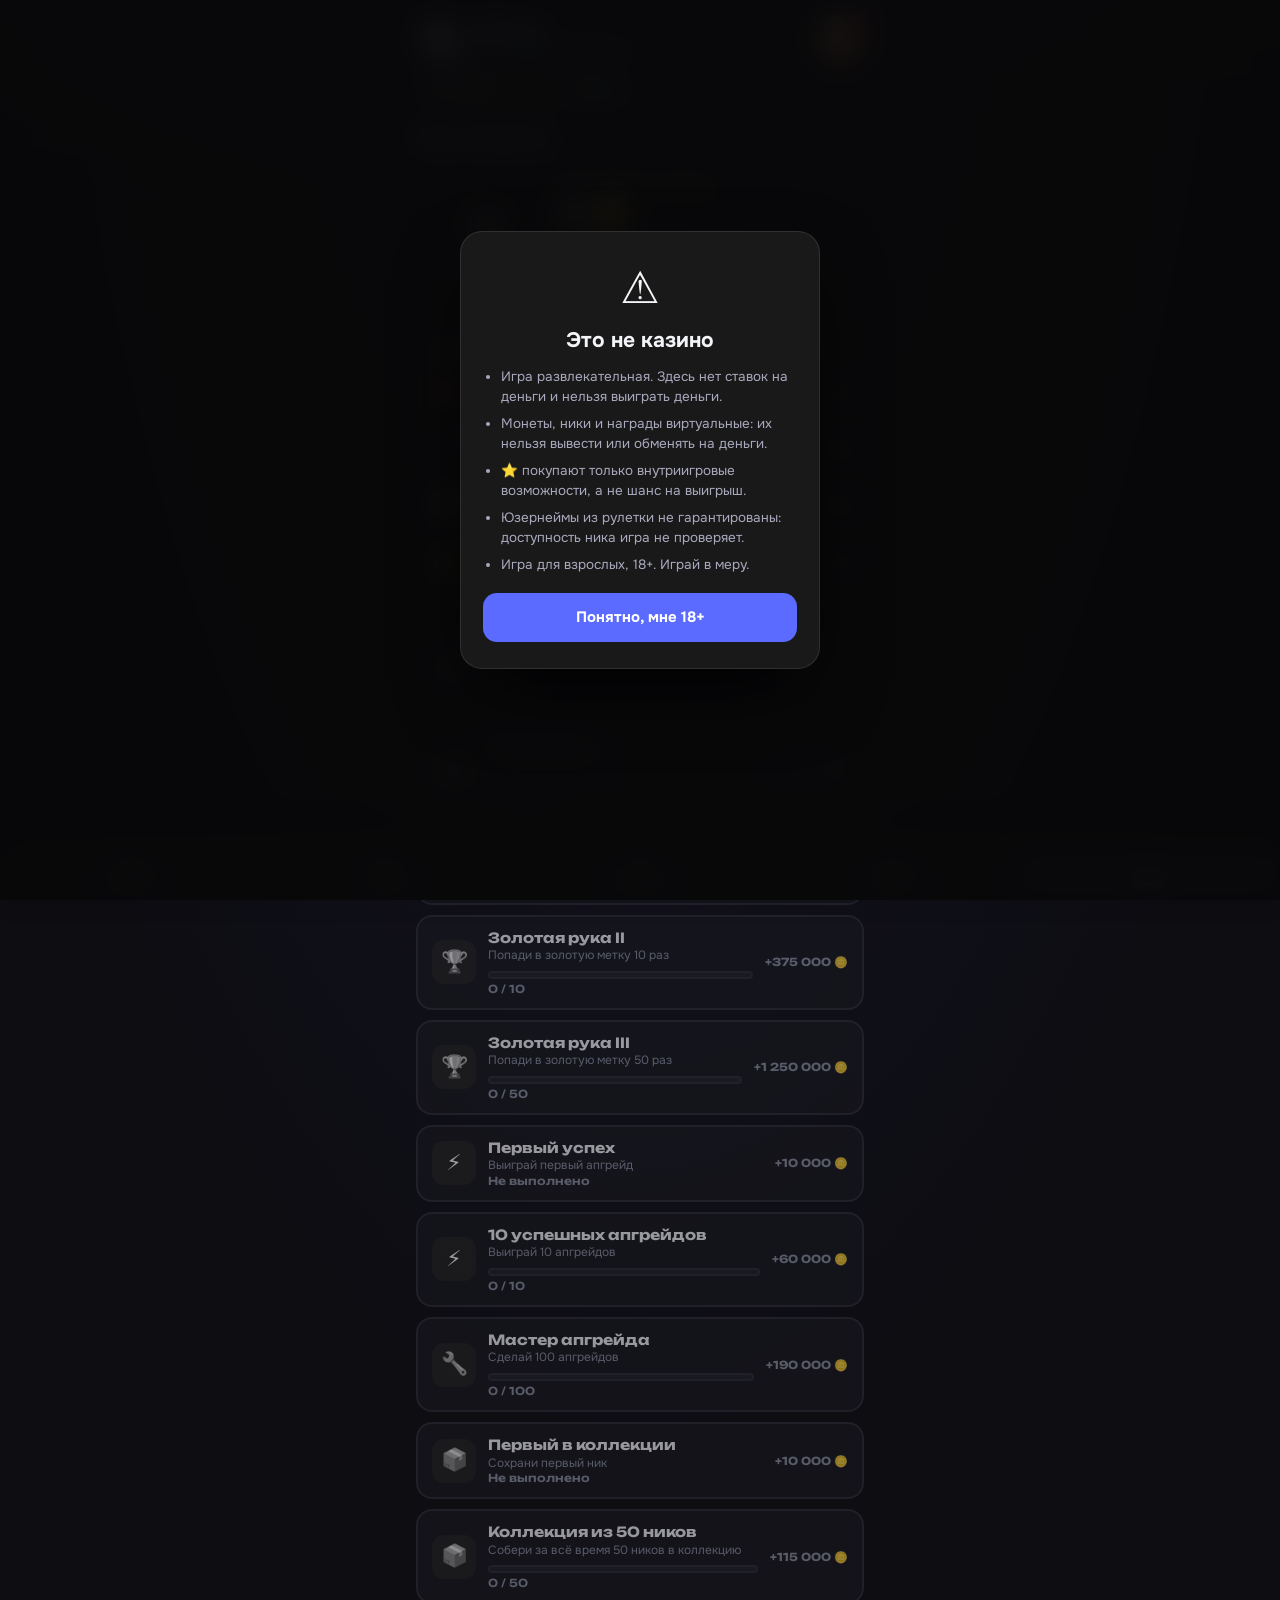
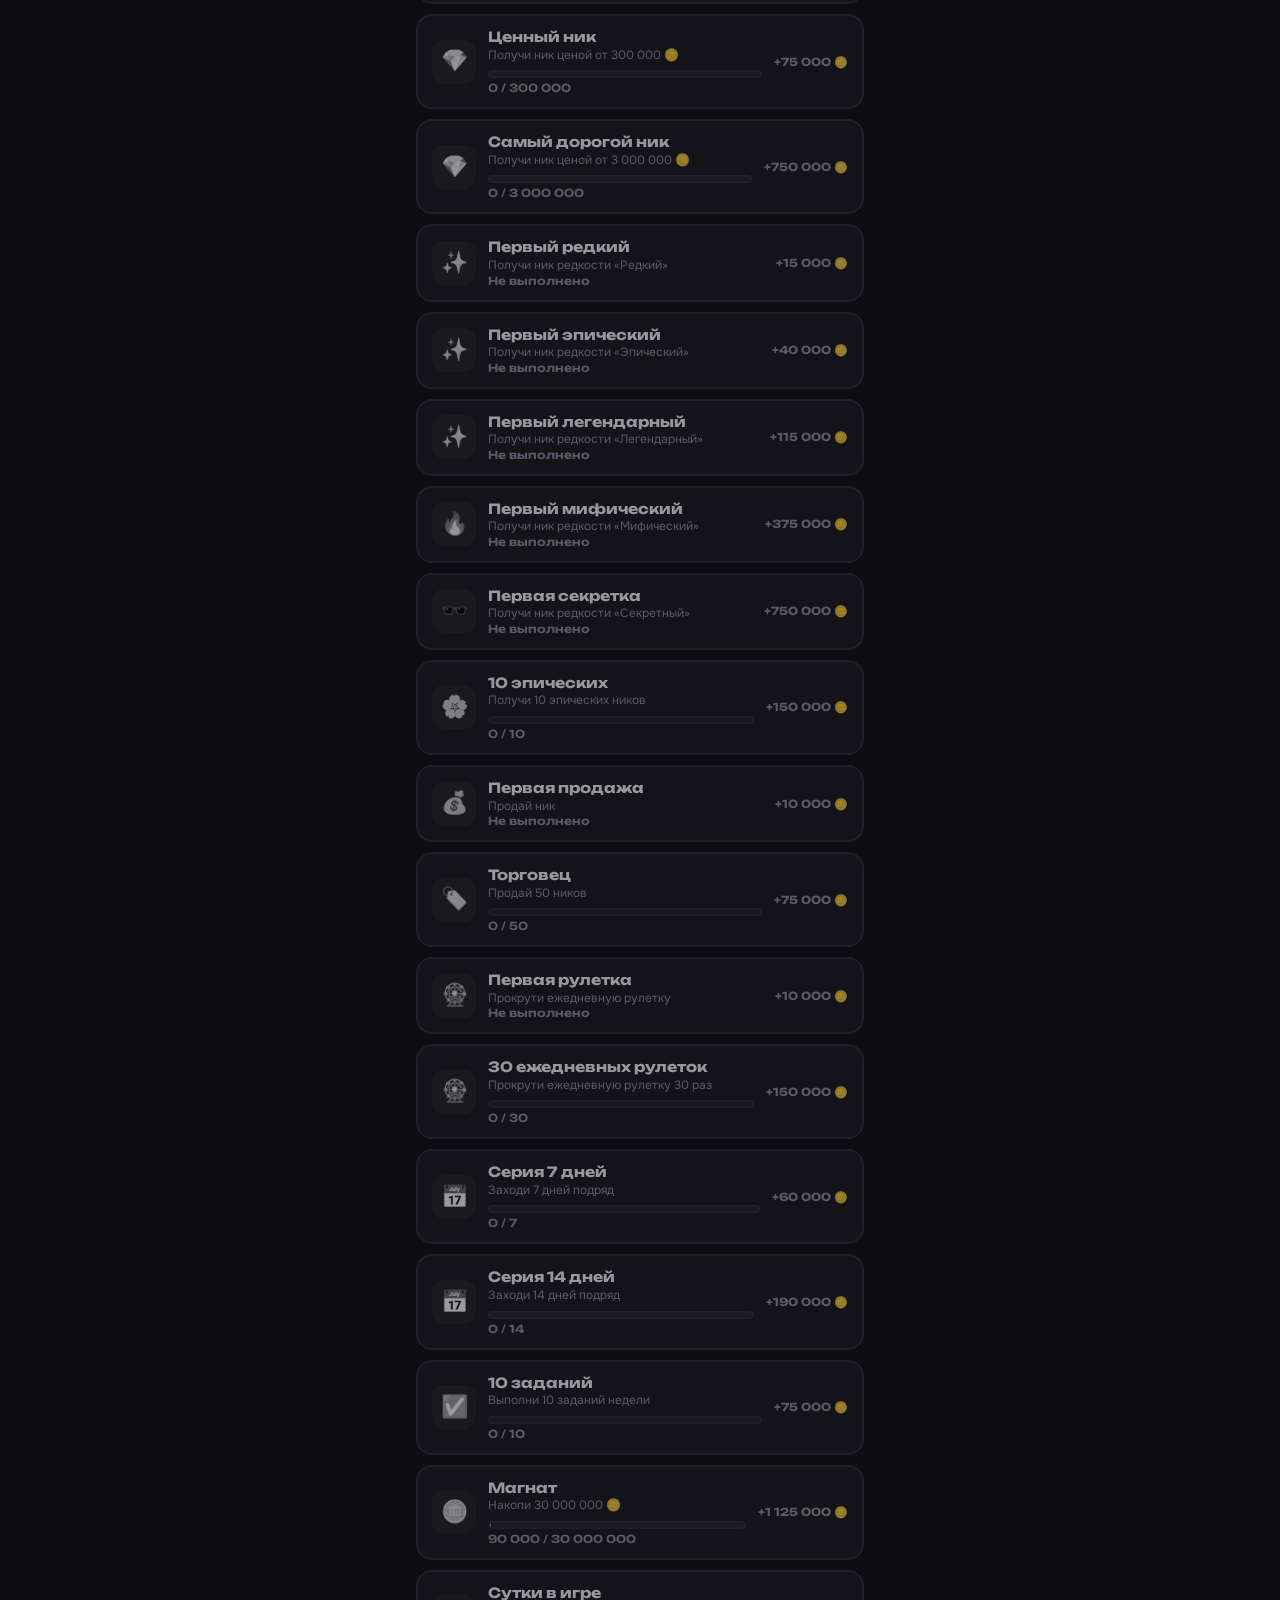
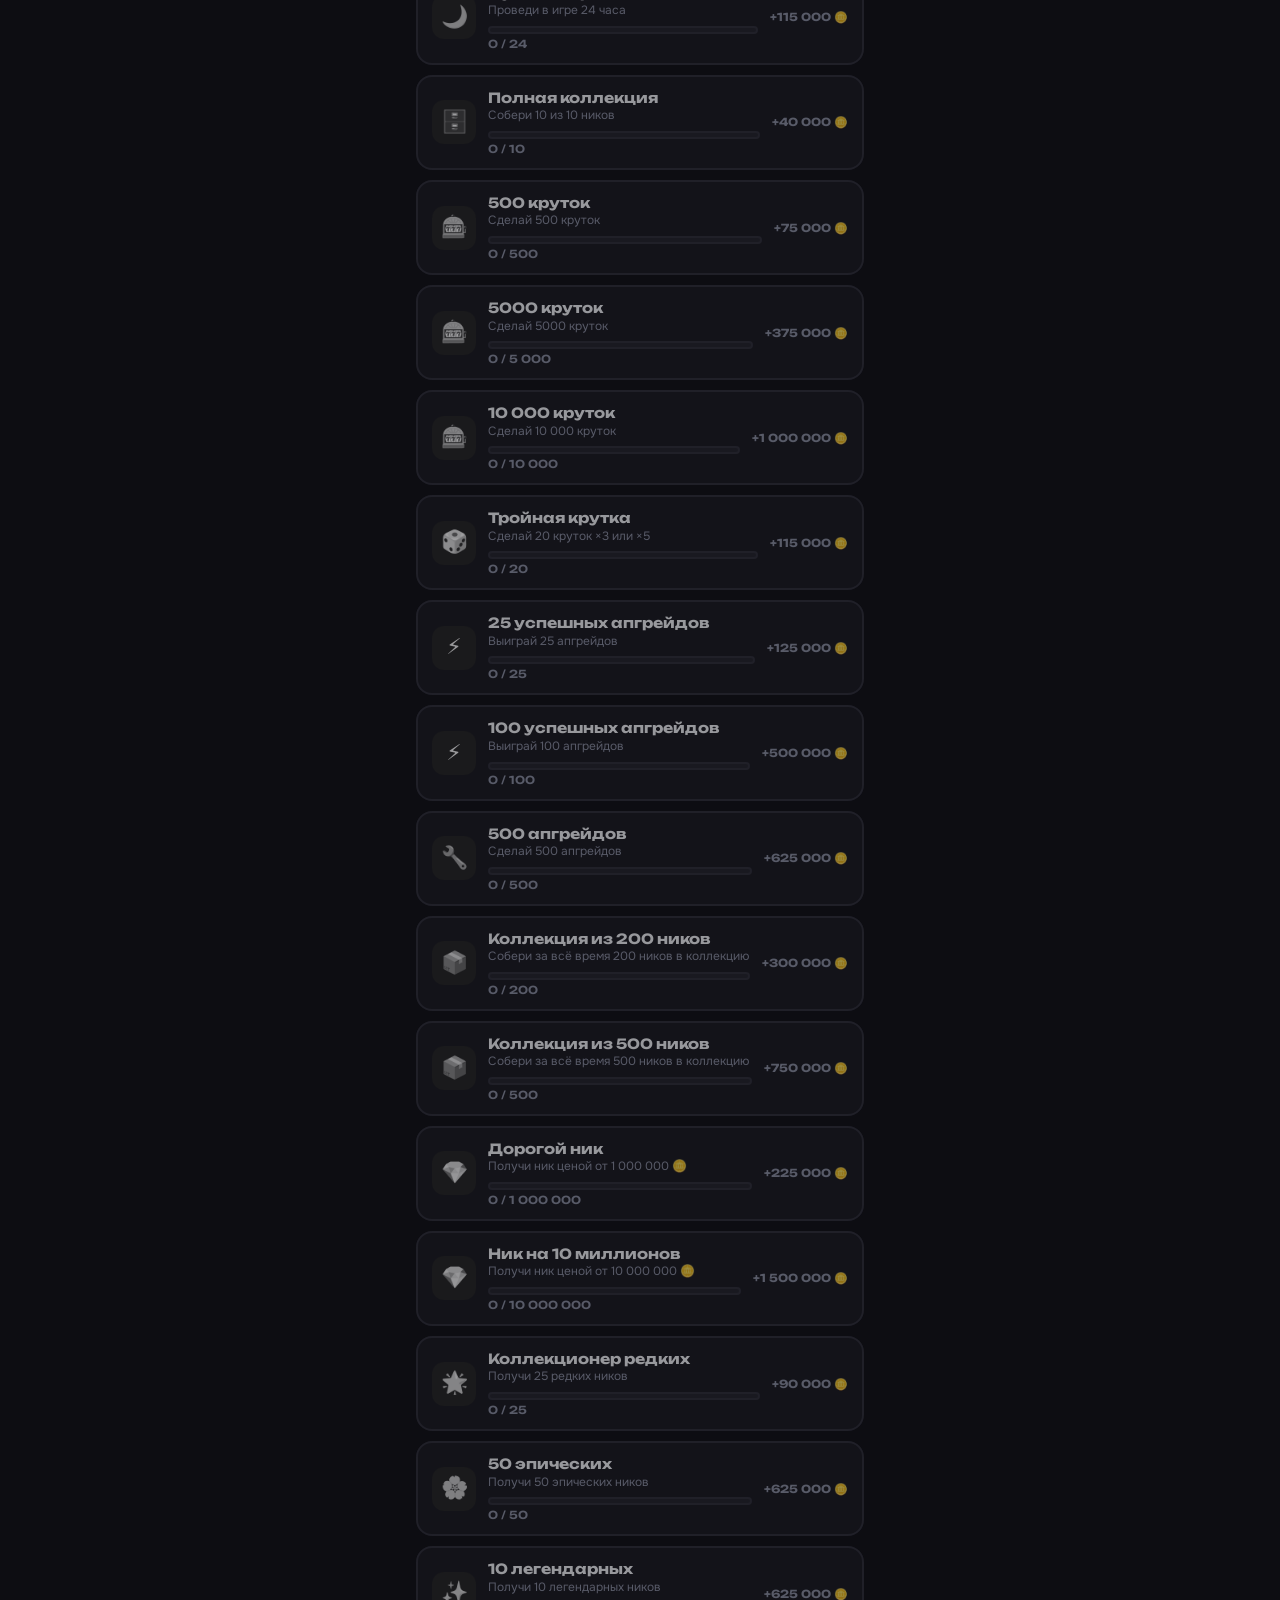
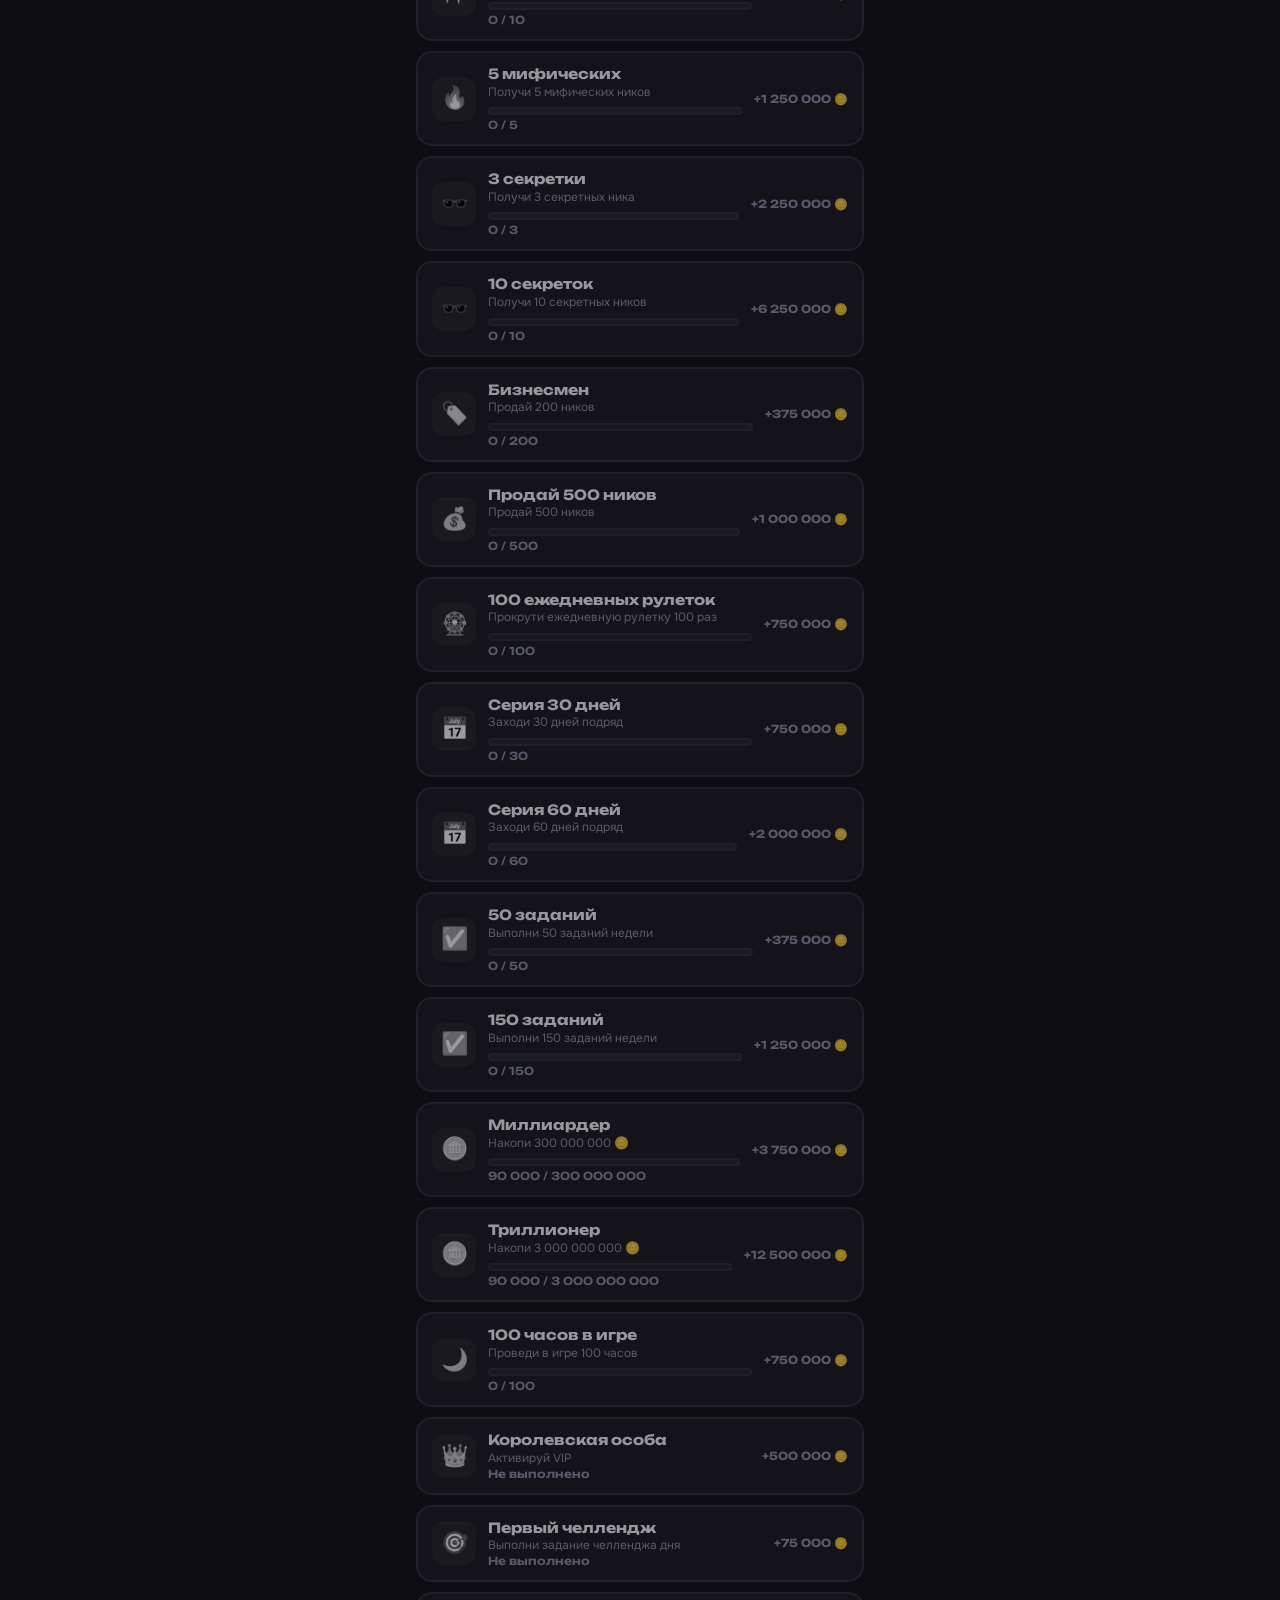
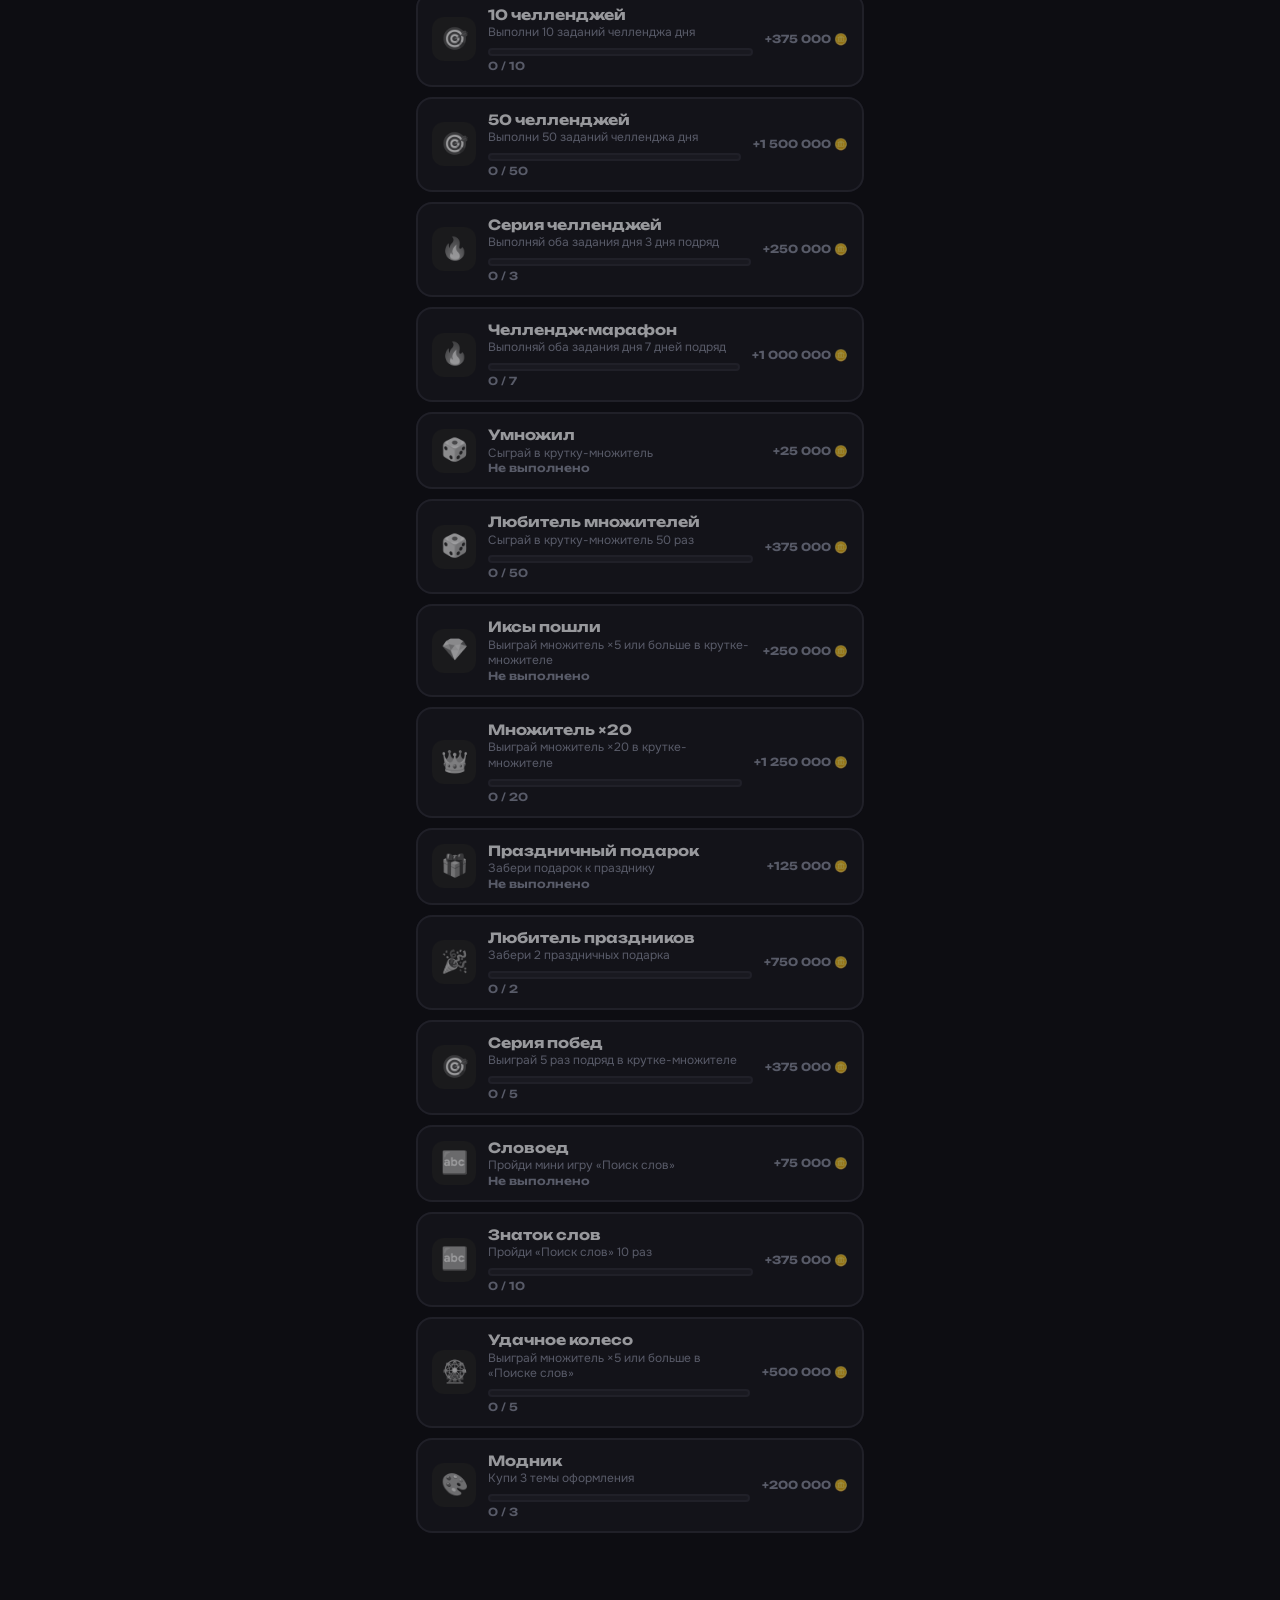
==== commit a30d578a: "Открытие кейсов пачкой: аккуратная раскладка Co-Authored-By: Claude Sonnet 5.5 <noreply@anthropic.co" ====
--- a/achievements.html
+++ b/achievements.html
@@ -9,7 +9,7 @@
 <link rel="preconnect" href="https://fonts.gstatic.com" crossorigin>
 <link href="https://fonts.googleapis.com/css2?family=Unbounded:wght@600;800&family=Onest:wght@400;500;700&display=swap" rel="stylesheet">
 <script src="https://telegram.org/js/telegram-web-app.js"></script>
-<link rel="stylesheet" href="css/style.css?v=20261112n"><link rel="stylesheet" href="css/v2.css?v=20261102zzzzl"><link rel="stylesheet" href="css/v3.css?v=20261113p"><script>try{if((JSON.parse(localStorage.getItem("nameroulette")||"{}")).ui2!==0)document.documentElement.classList.add("v2")}catch(e){document.documentElement.classList.add("v2")}</script>
+<link rel="stylesheet" href="css/style.css?v=20261112n"><link rel="stylesheet" href="css/v2.css?v=20261102zzzzl"><link rel="stylesheet" href="css/v3.css?v=20261113v"><script>try{if((JSON.parse(localStorage.getItem("nameroulette")||"{}")).ui2!==0)document.documentElement.classList.add("v2")}catch(e){document.documentElement.classList.add("v2")}</script>
 </head>
 <body data-page="ach">
 <div id="boot" aria-hidden="true"><div class="bt-glow"></div><div class="bt-slot" id="btr"></div><div class="bt-sub">Рулетка юзернеймов</div>
@@ -119,7 +119,7 @@
 <div class="selbar" id="selbar"><span id="selinfo"></span><button class="btn main sm" id="selsell">Продать</button></div>
 <div class="toast" id="toast" role="status"></div>
 
-<script src="js/app.js?v=20261113u"></script>
+<script src="js/app.js?v=20261113v"></script>
 <script src="js/bank.js?v=20261102zzzzl"></script>
 <script src="js/season.js?v=20261113m"></script>
 </body>
--- a/css/v3.css
+++ b/css/v3.css
@@ -328,3 +328,16 @@
 /* активная вкладка: фиолетовая (перебивает html.v2-правила по специфичности) */
 html.v2 body nav [aria-selected=true],html body nav [aria-selected=true]{background:#2a2750;color:#fff}
 html.v2 body nav [aria-selected=true] svg,html body nav [aria-selected=true] svg{color:#8a7dff;filter:none}
+
+/* открытие кейсов пачкой */
+.cbulk{display:block!important;margin:12px 0}
+.cbulk .cbh{display:block;margin:0 0 8px;font:800 13px var(--head);color:#8d8da0}
+.cbulk .cbg{display:grid;grid-template-columns:repeat(3,1fr);gap:8px}
+.cbulk .cbb{display:flex;flex-direction:column;align-items:center;gap:3px;padding:10px 4px;border-radius:14px;background:#22222b;border:1px solid #2d2d38;color:#fff;font:inherit;min-width:0}
+.cbulk .cbb b{font:800 17px var(--head)}
+.cbulk .cbb small{font:700 12px var(--head);color:#ffc933;white-space:nowrap}
+.cbulk .cbb:active:not([disabled]){transform:scale(.96)}
+.cbulk .cbb[disabled]{opacity:.4}
+.cbulk .cauto{display:flex;align-items:center;justify-content:space-between;gap:10px;width:100%;margin-top:8px;padding:11px 14px;border-radius:14px;background:#18181f;border:1px solid #2d2d38;color:#fff;font:inherit}
+.cbulk .cauto span{font:700 13px var(--head);color:#8d8da0}
+.cbulk .cauto b{font:800 13px var(--head);color:#cfc9ff}
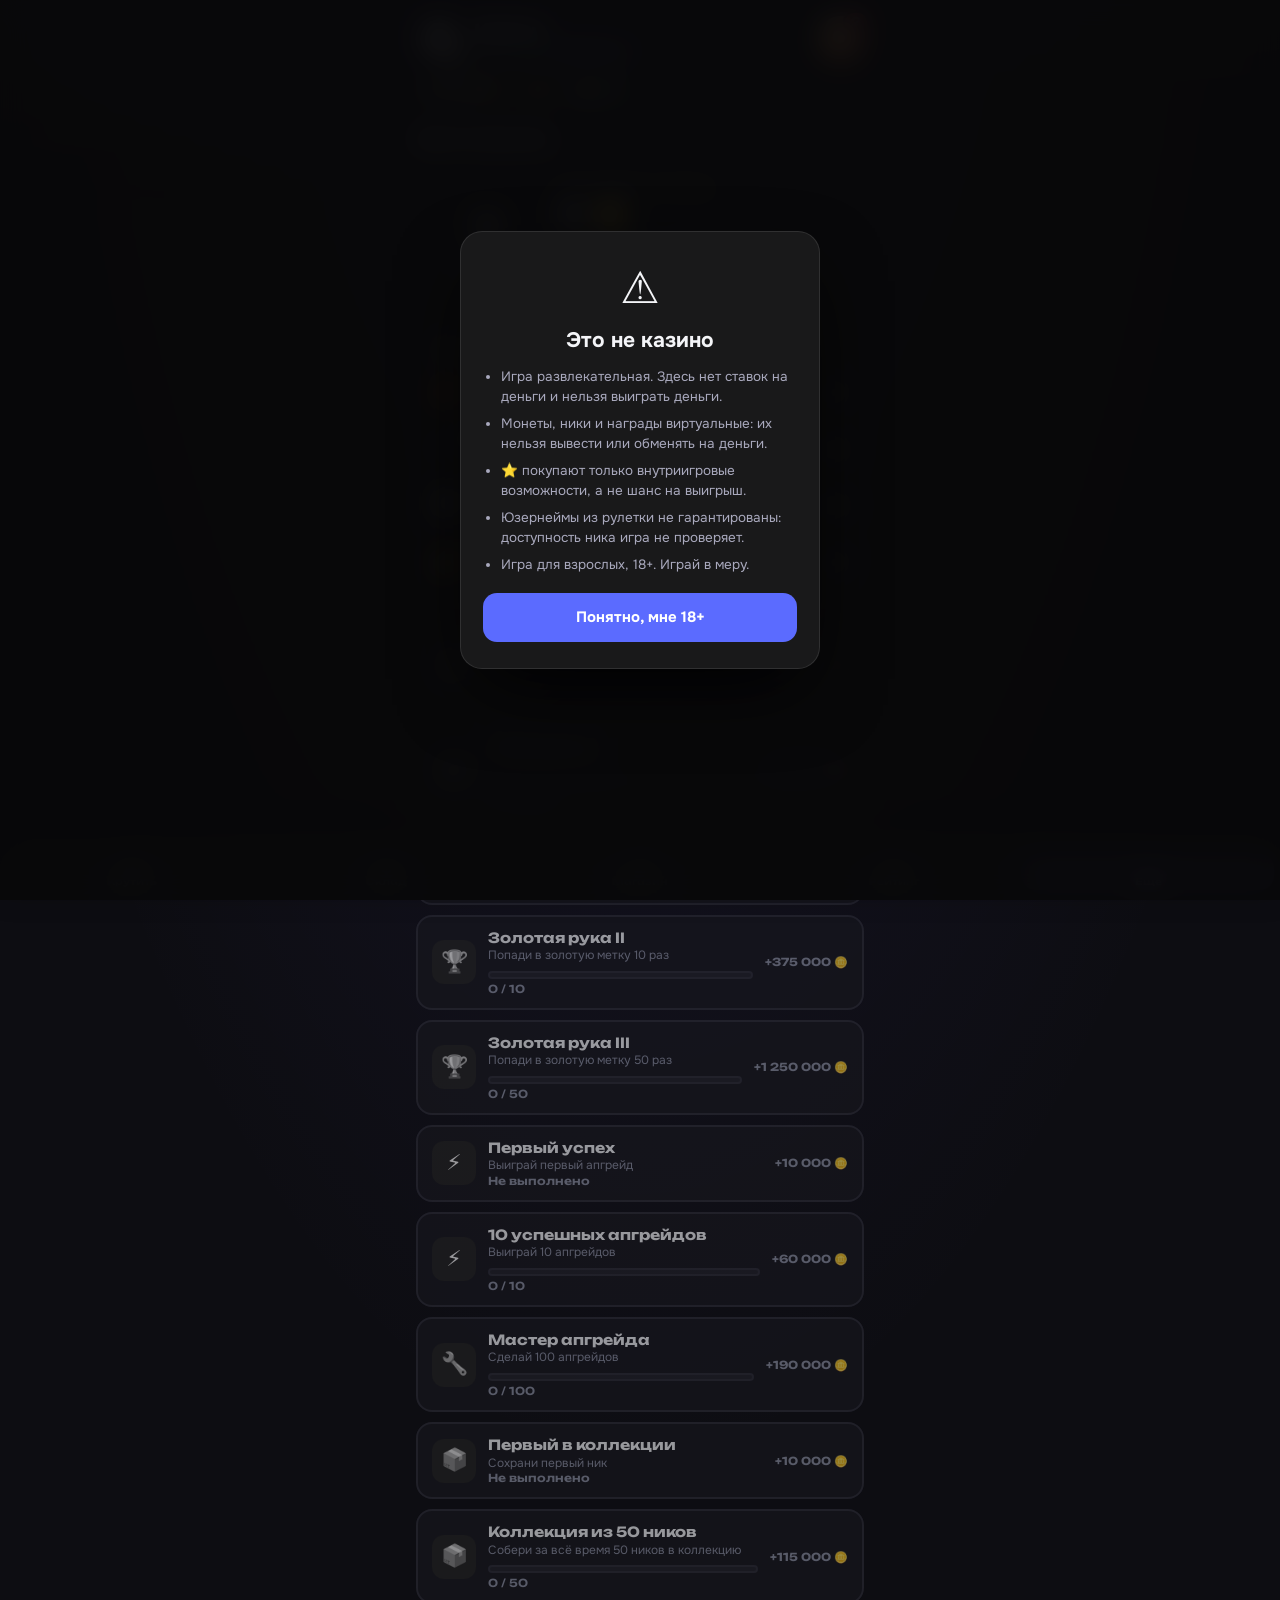
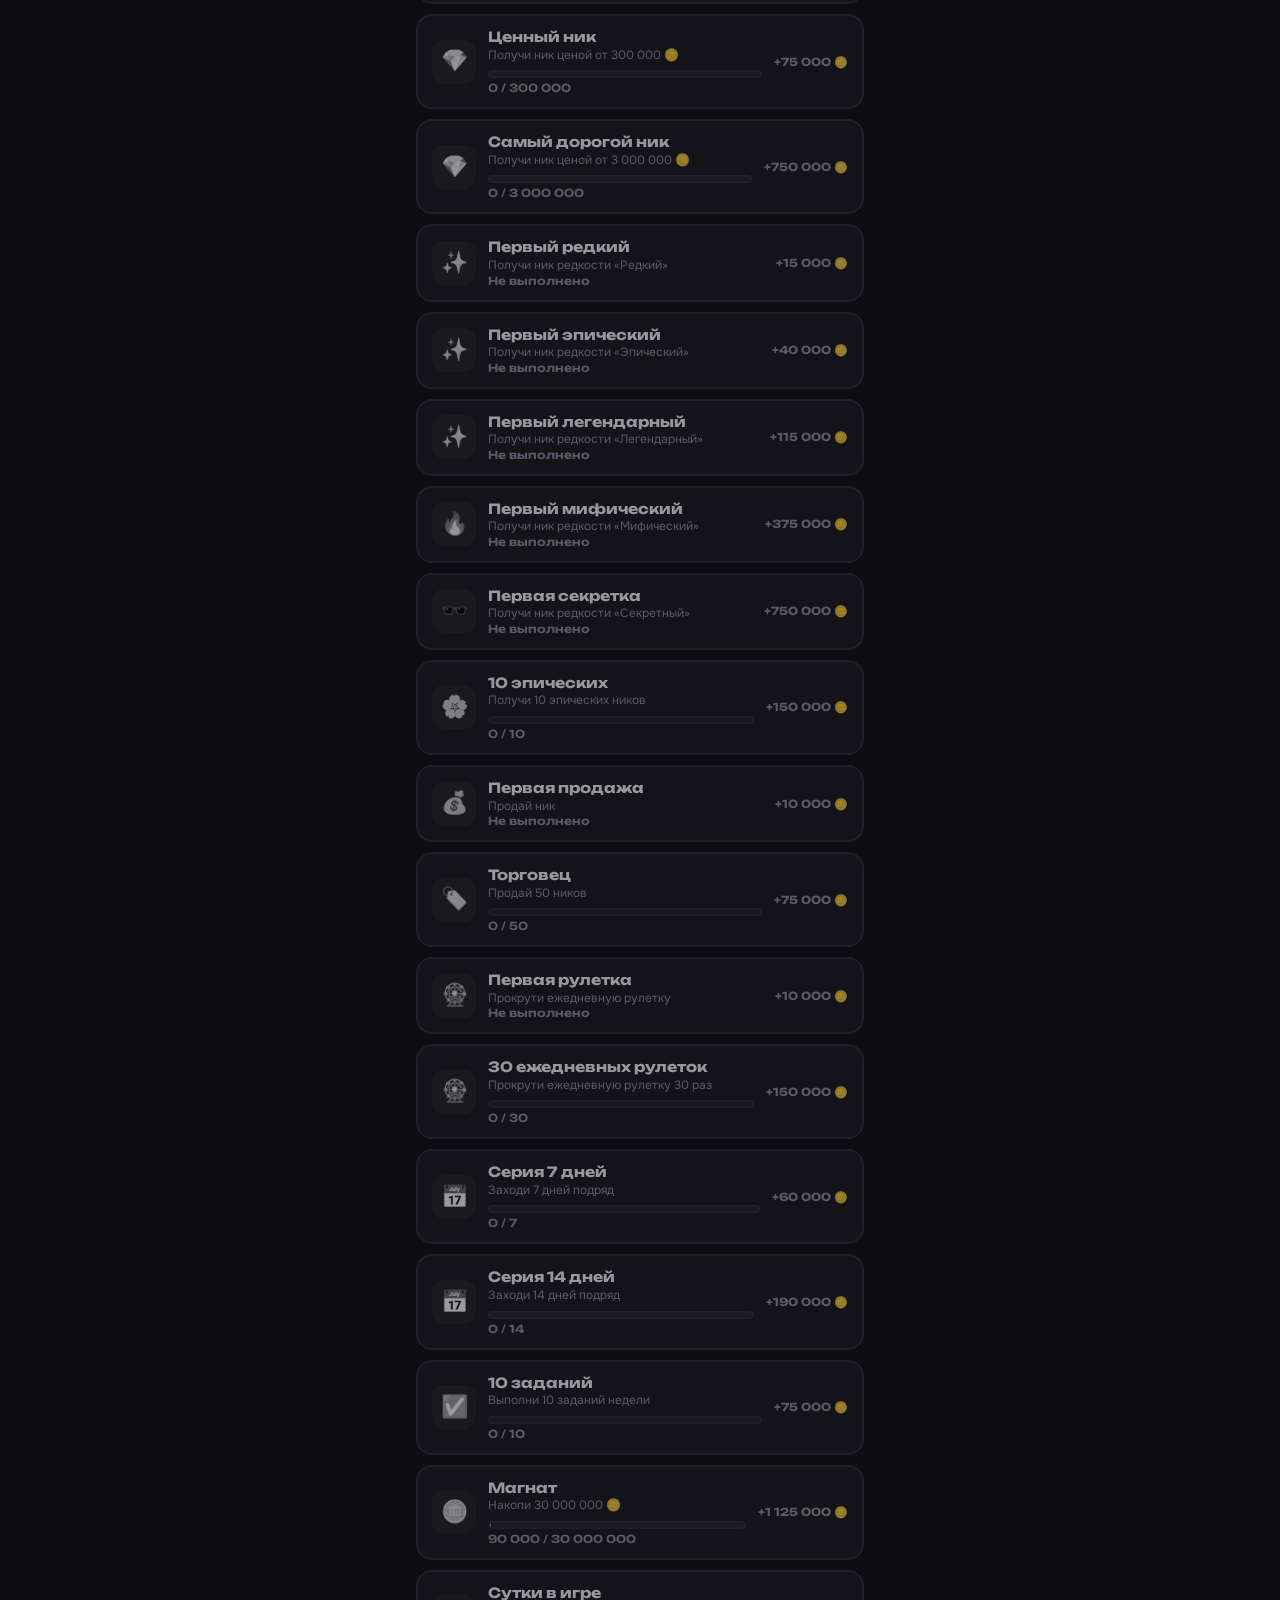
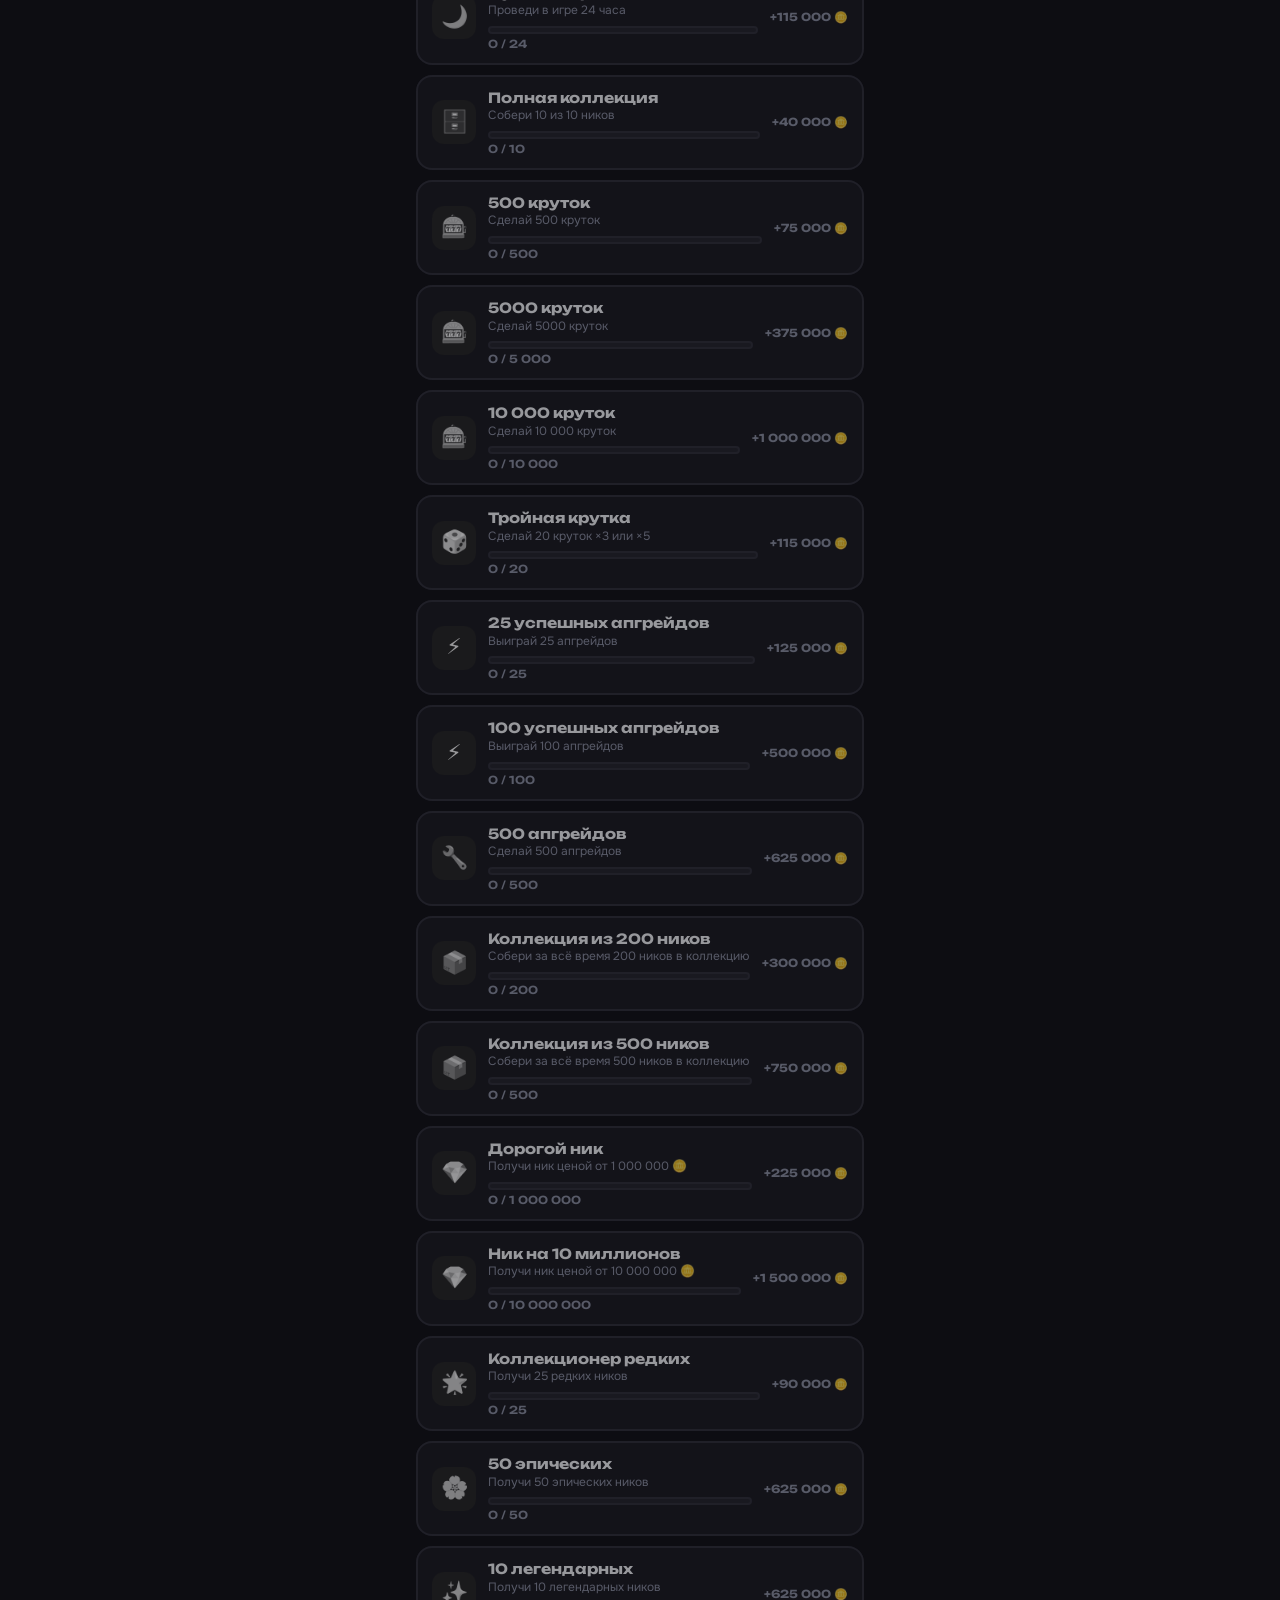
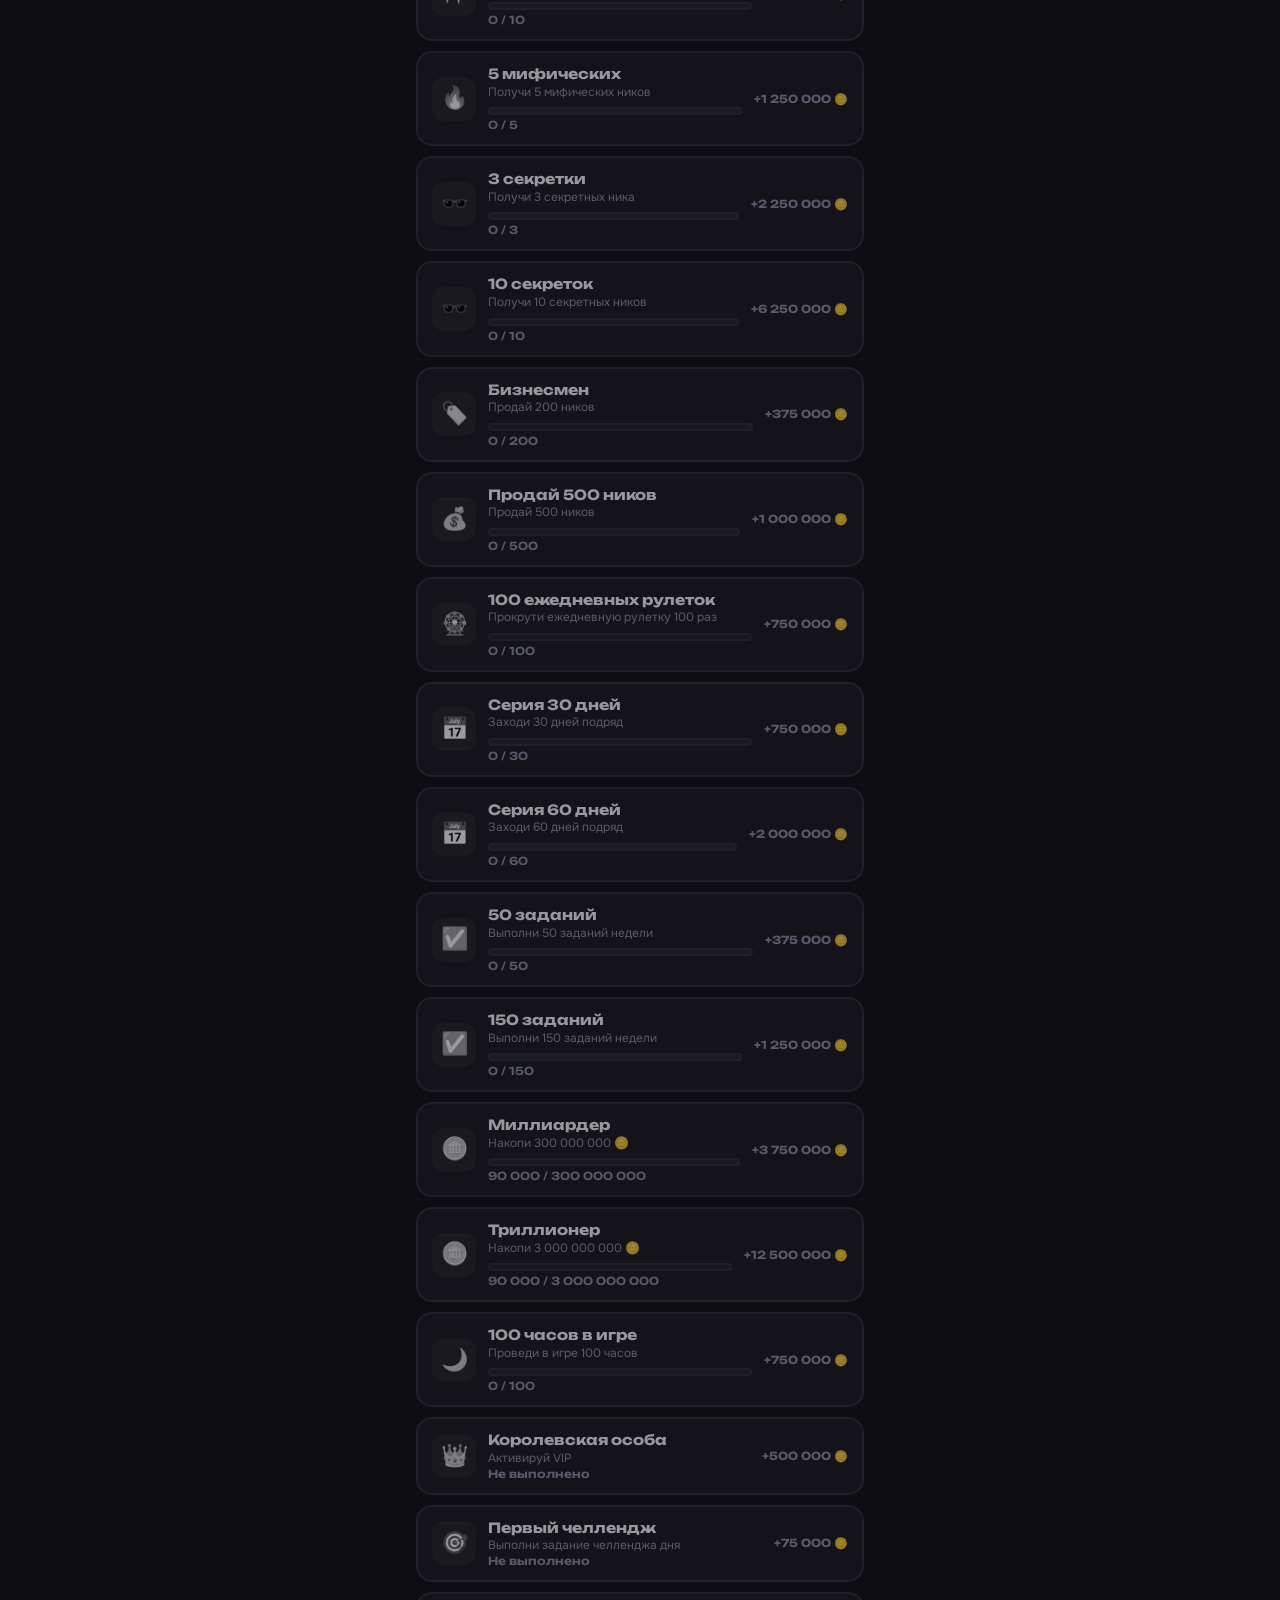
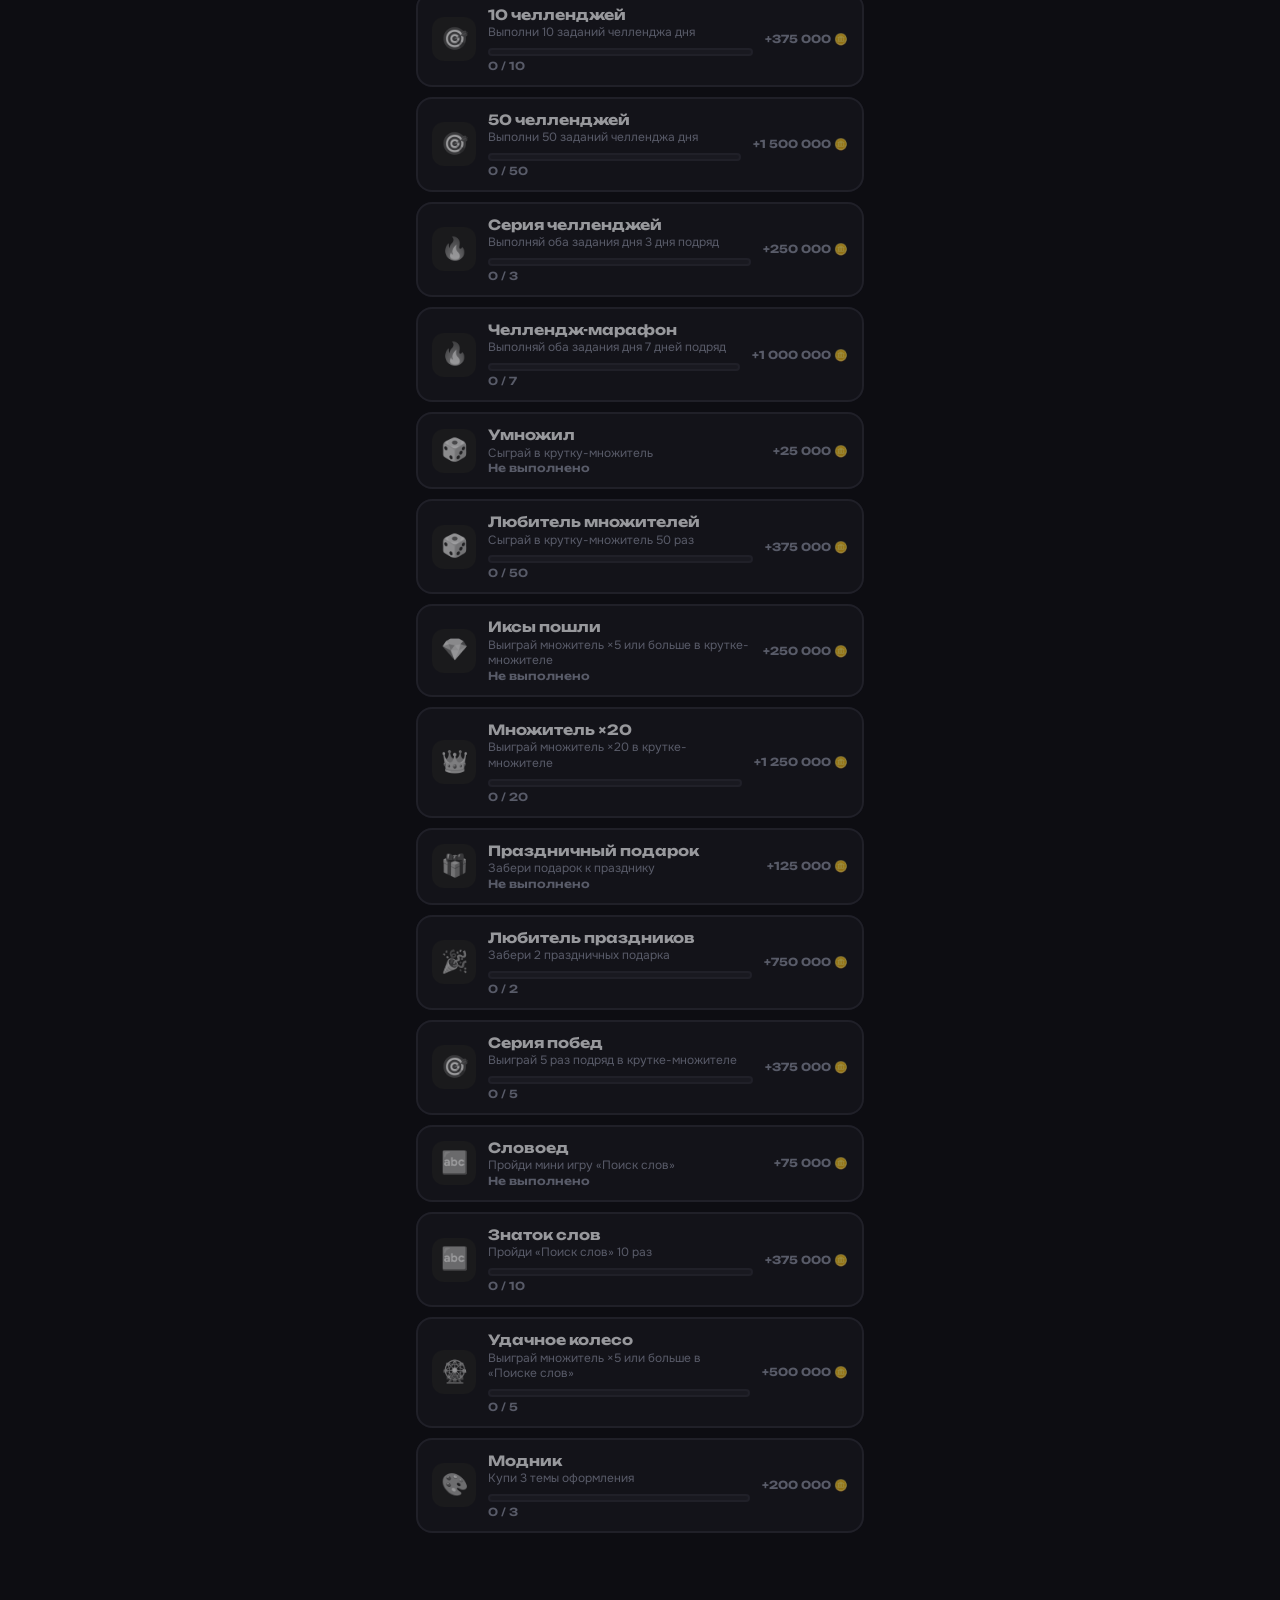
==== commit 5754f993: "Ники: сначала дорогие Co-Authored-By: Claude Sonnet 5.5 <noreply@anthropic.com> Claude-Session: http" ====
--- a/achievements.html
+++ b/achievements.html
@@ -119,7 +119,7 @@
 <div class="selbar" id="selbar"><span id="selinfo"></span><button class="btn main sm" id="selsell">Продать</button></div>
 <div class="toast" id="toast" role="status"></div>
 
-<script src="js/app.js?v=20261113v"></script>
+<script src="js/app.js?v=20261113w"></script>
 <script src="js/bank.js?v=20261102zzzzl"></script>
 <script src="js/season.js?v=20261113m"></script>
 </body>
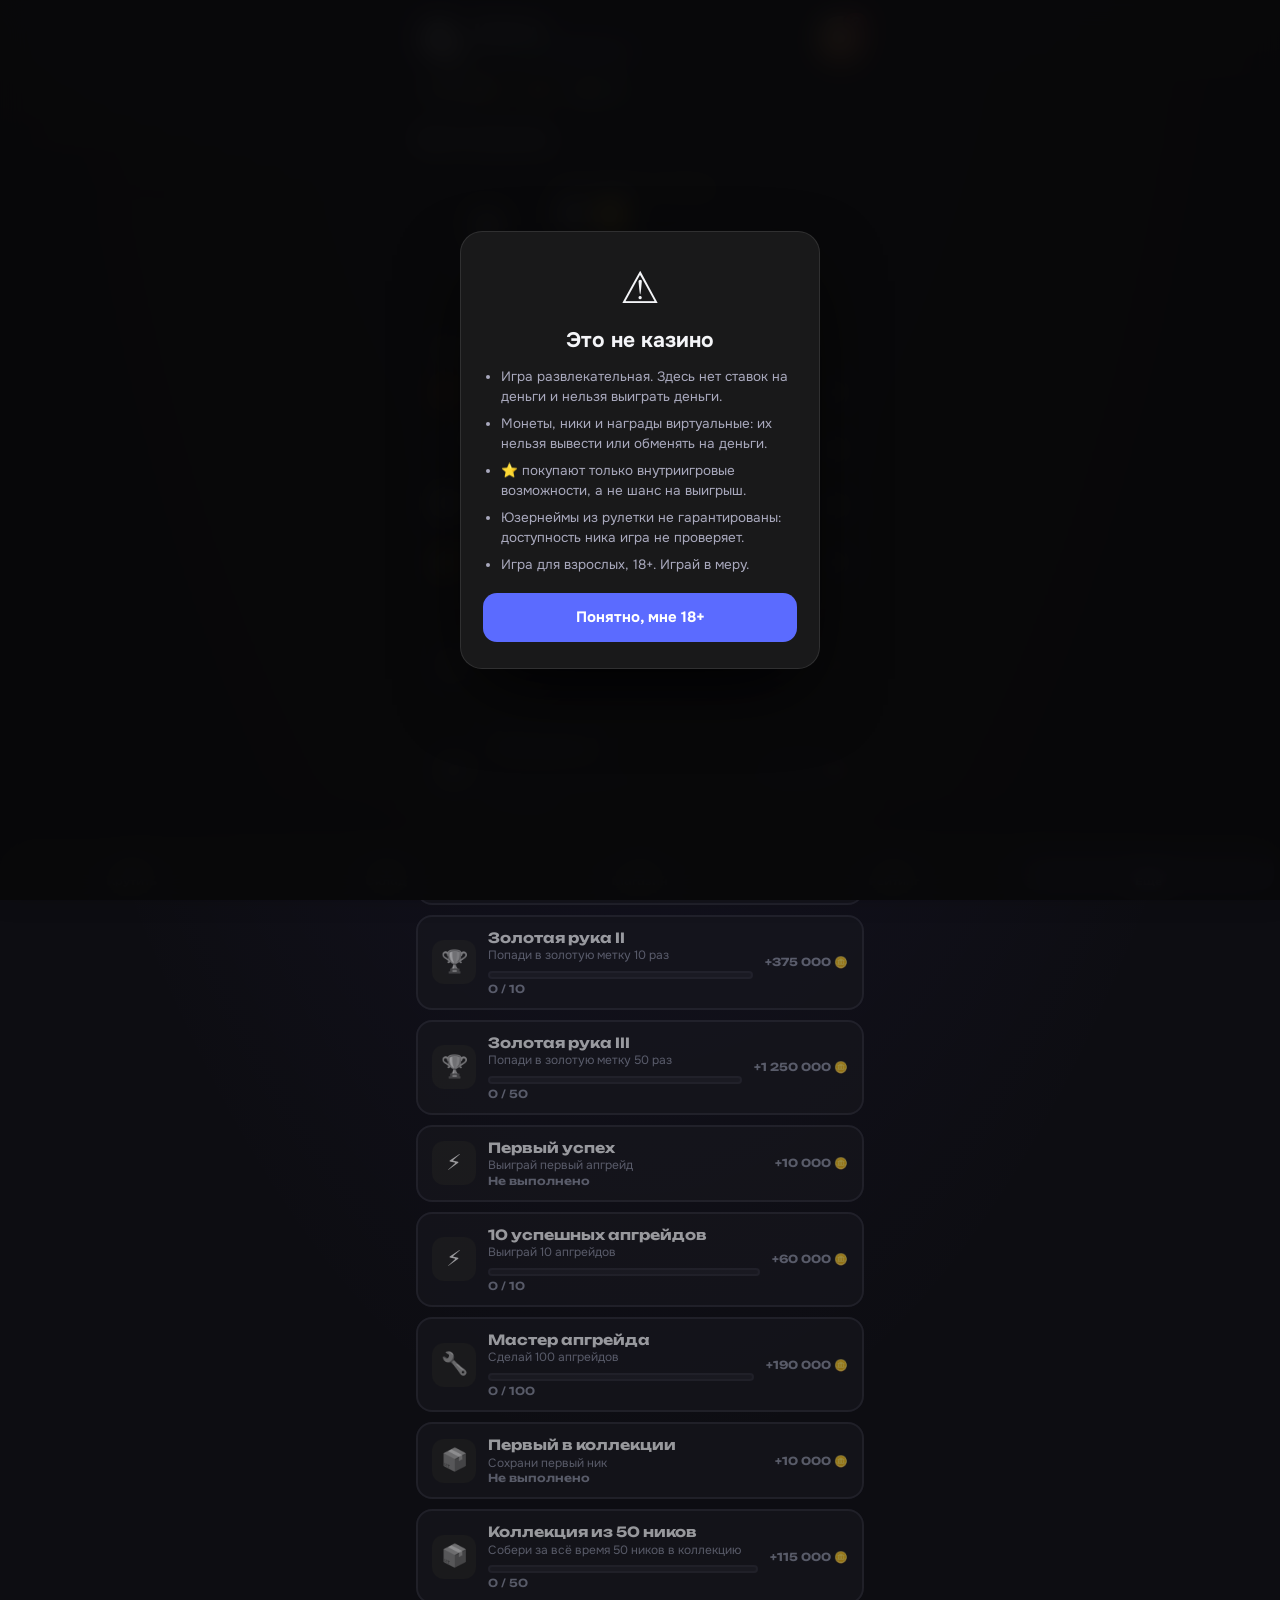
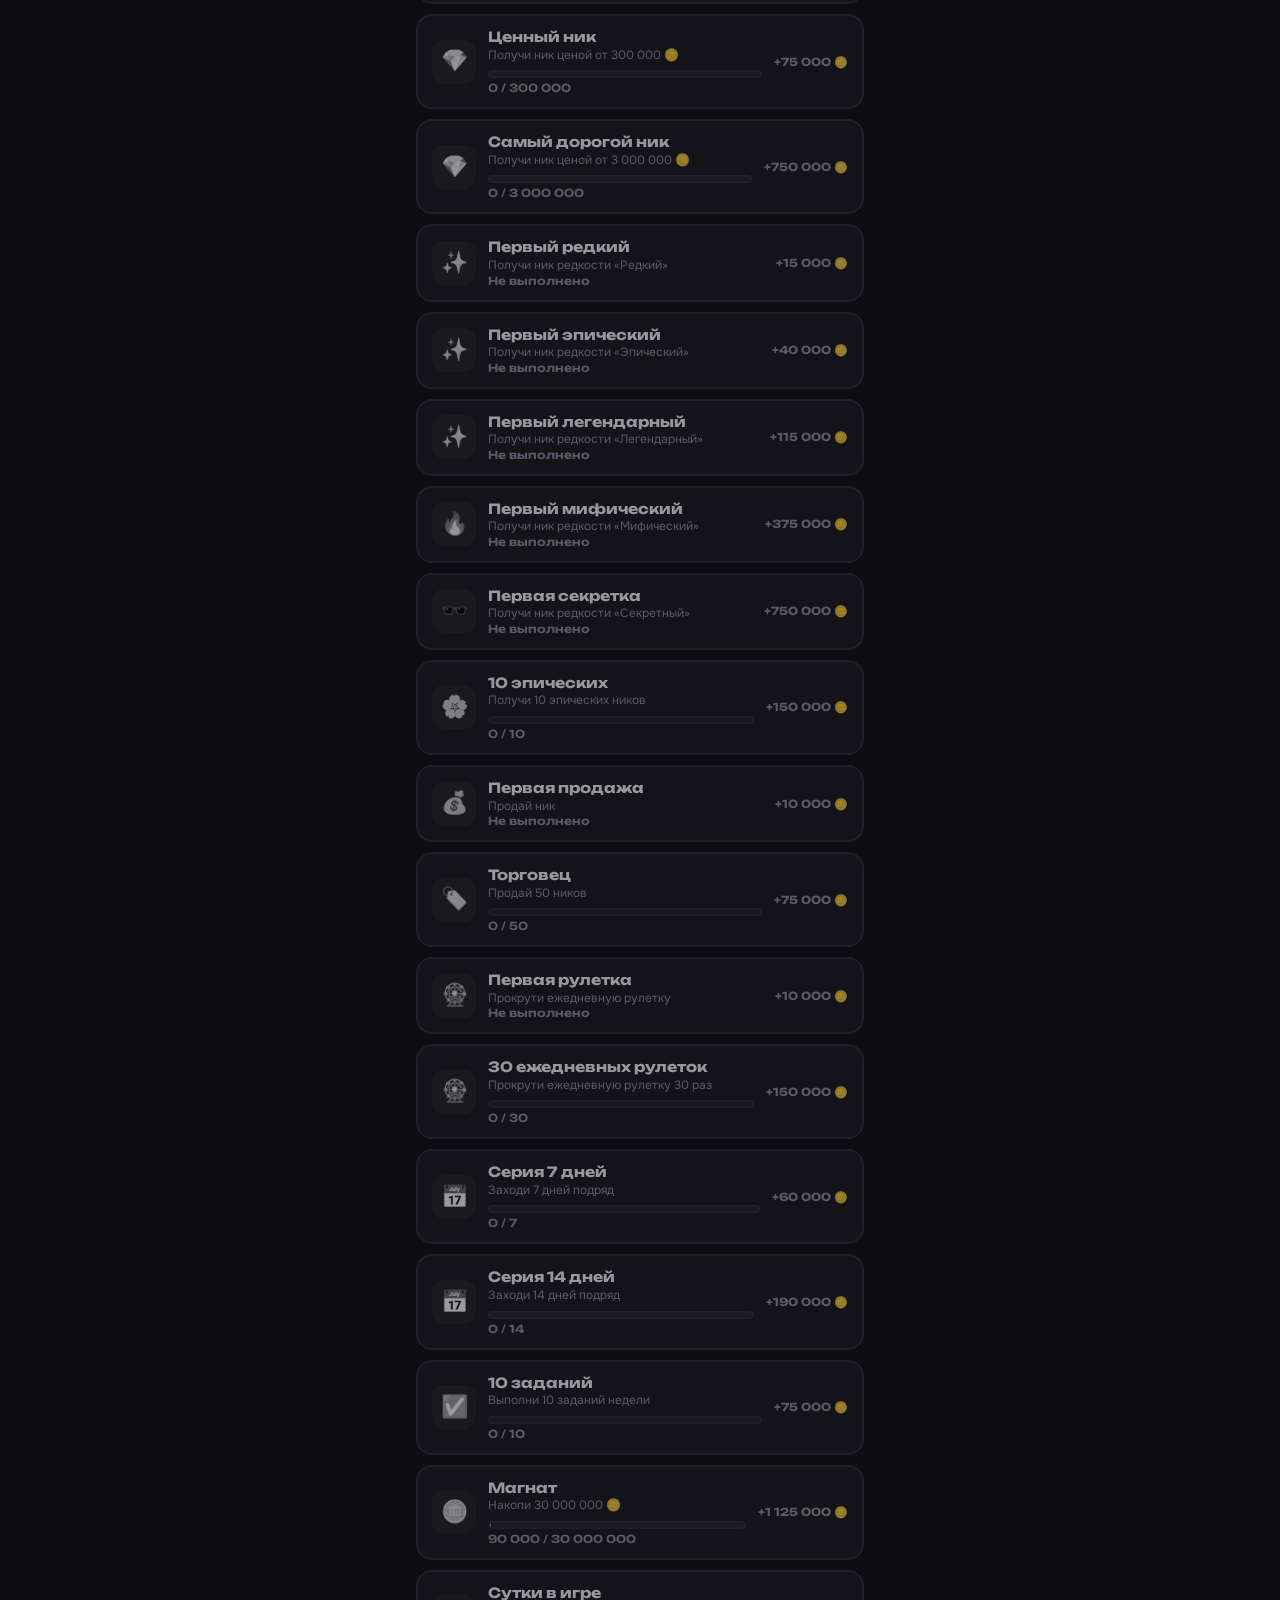
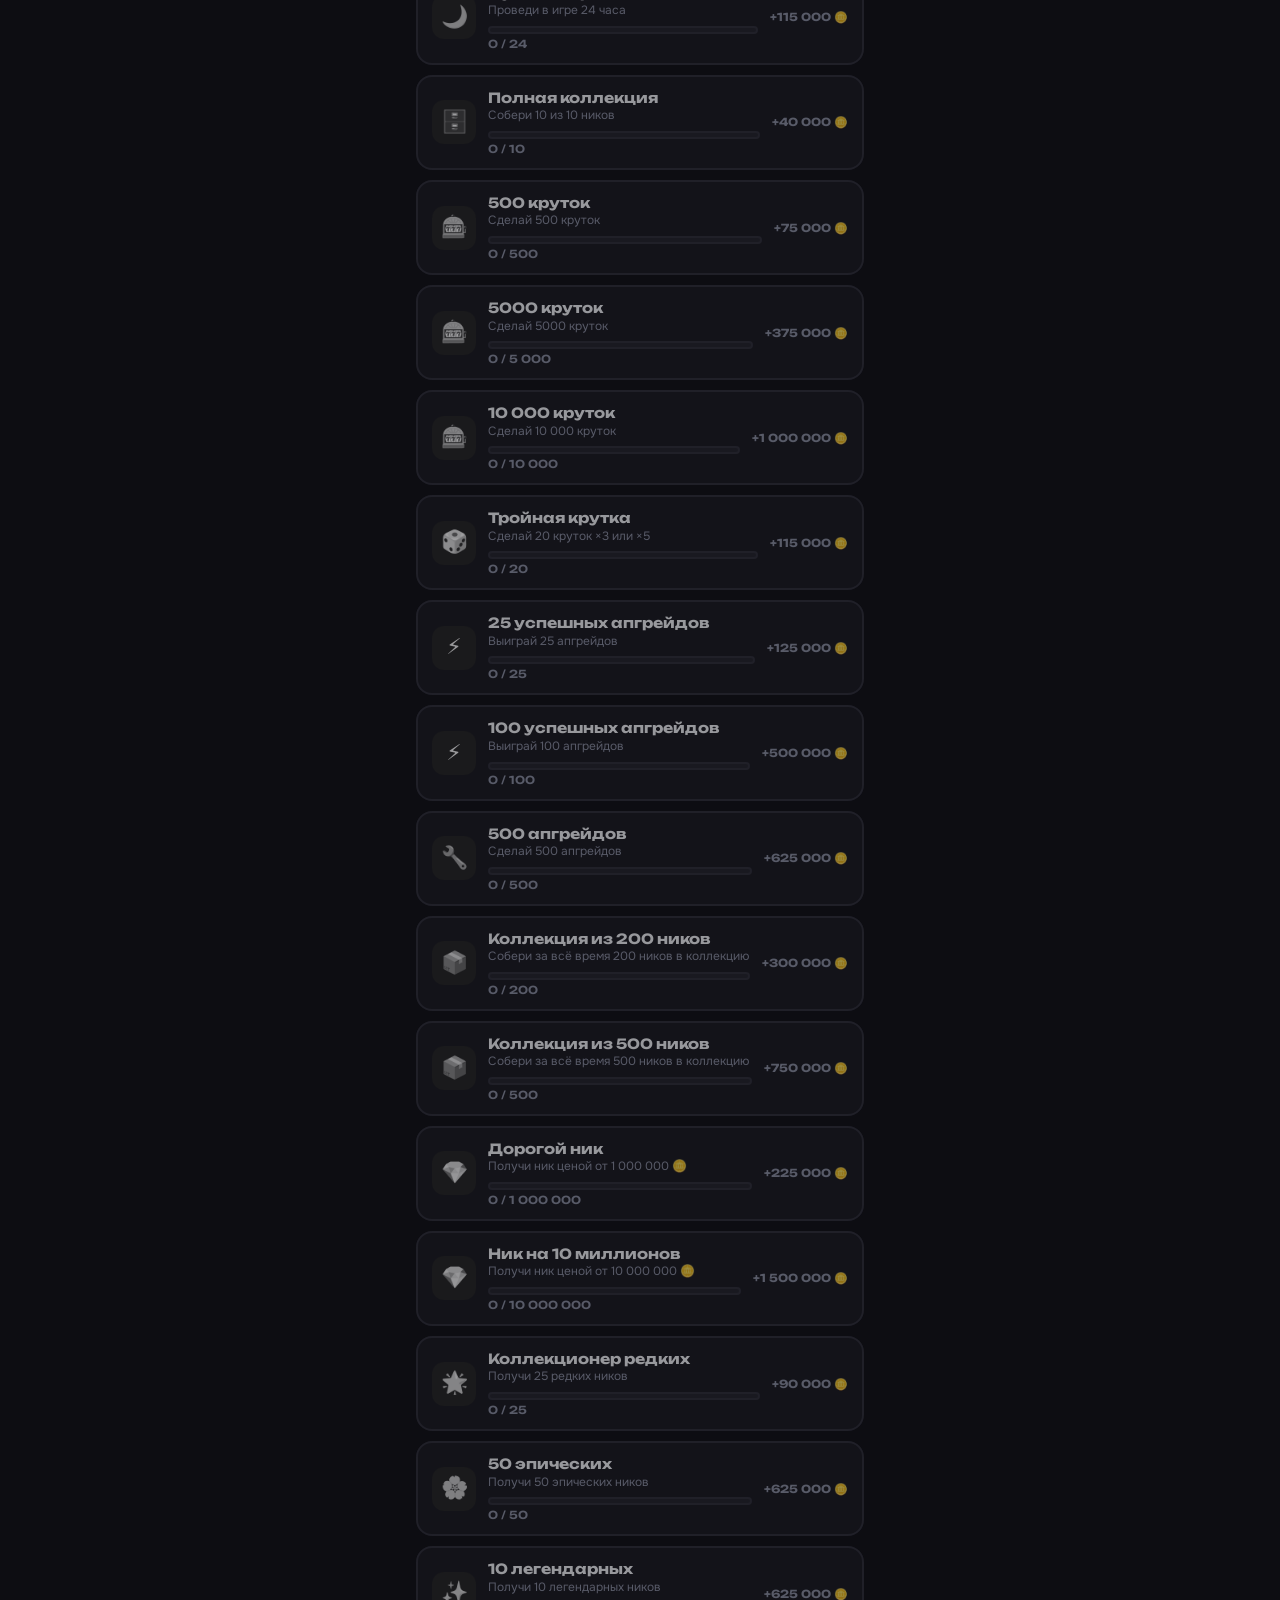
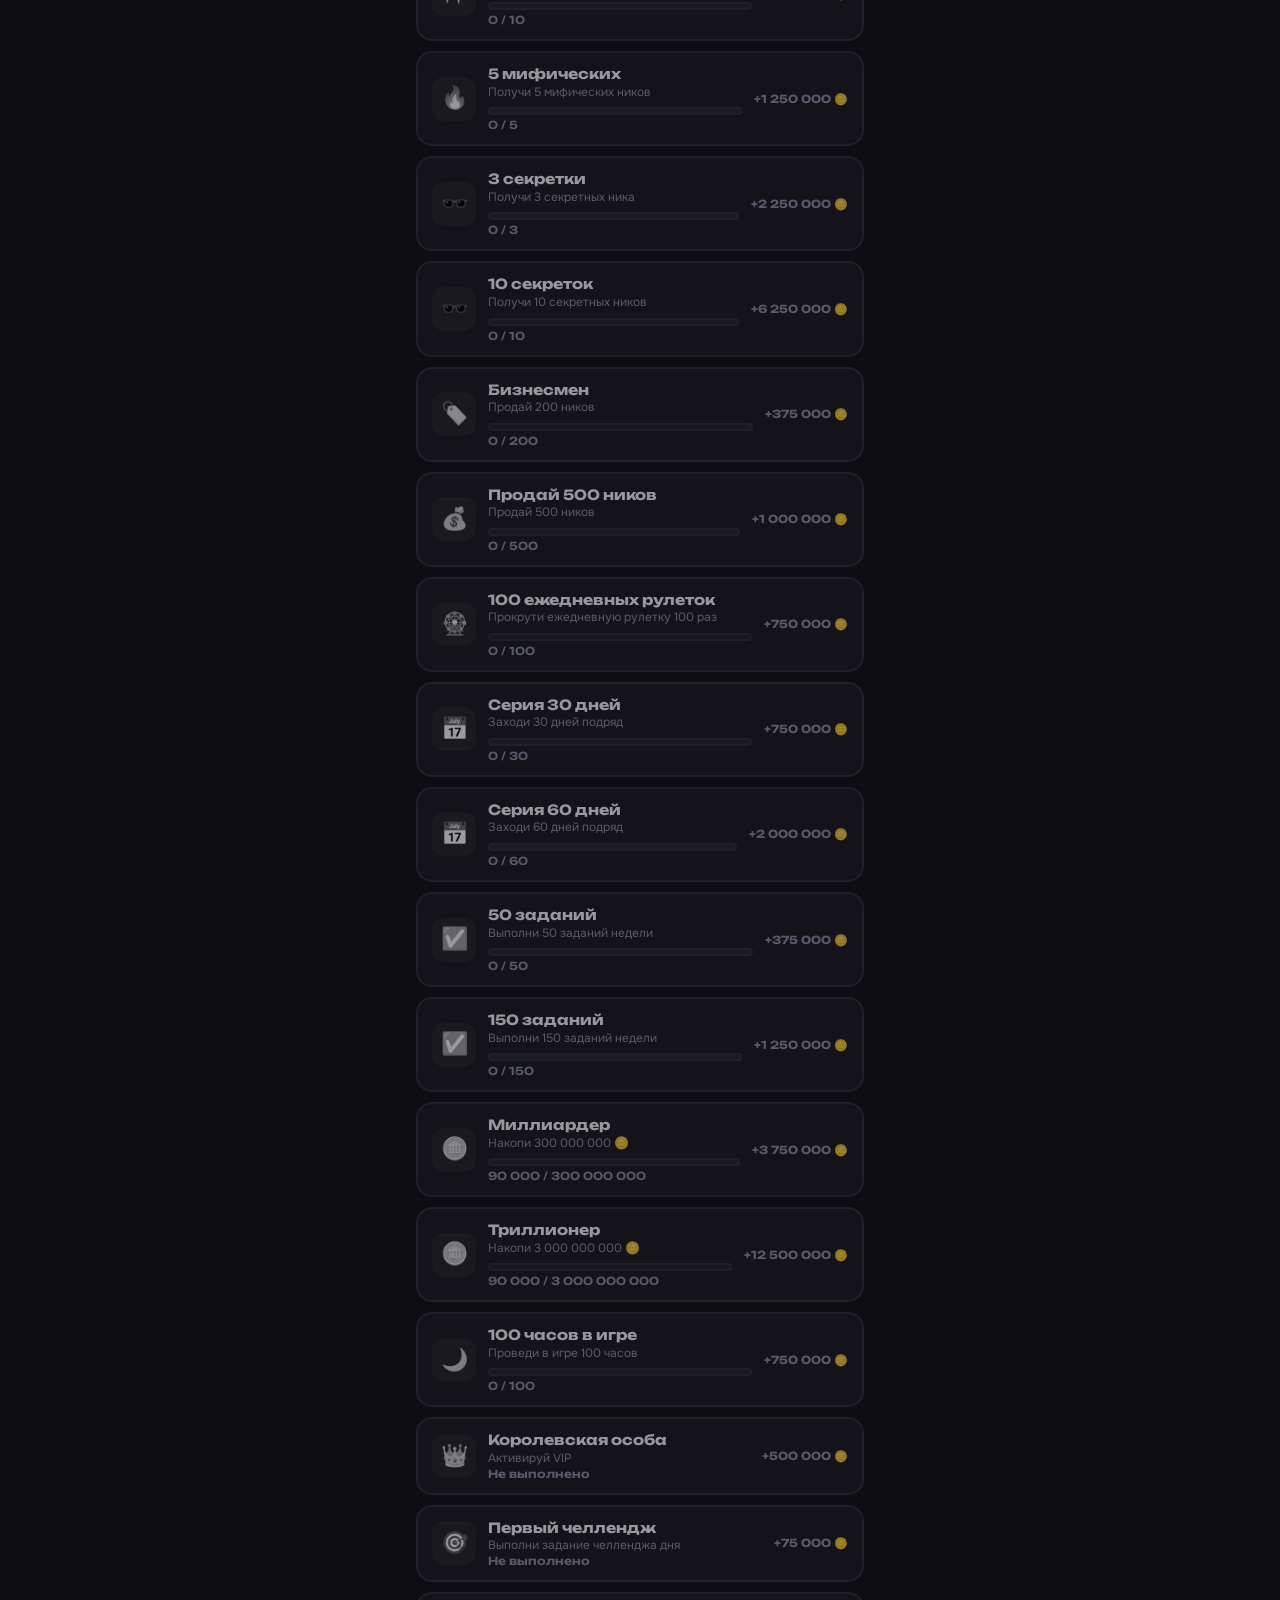
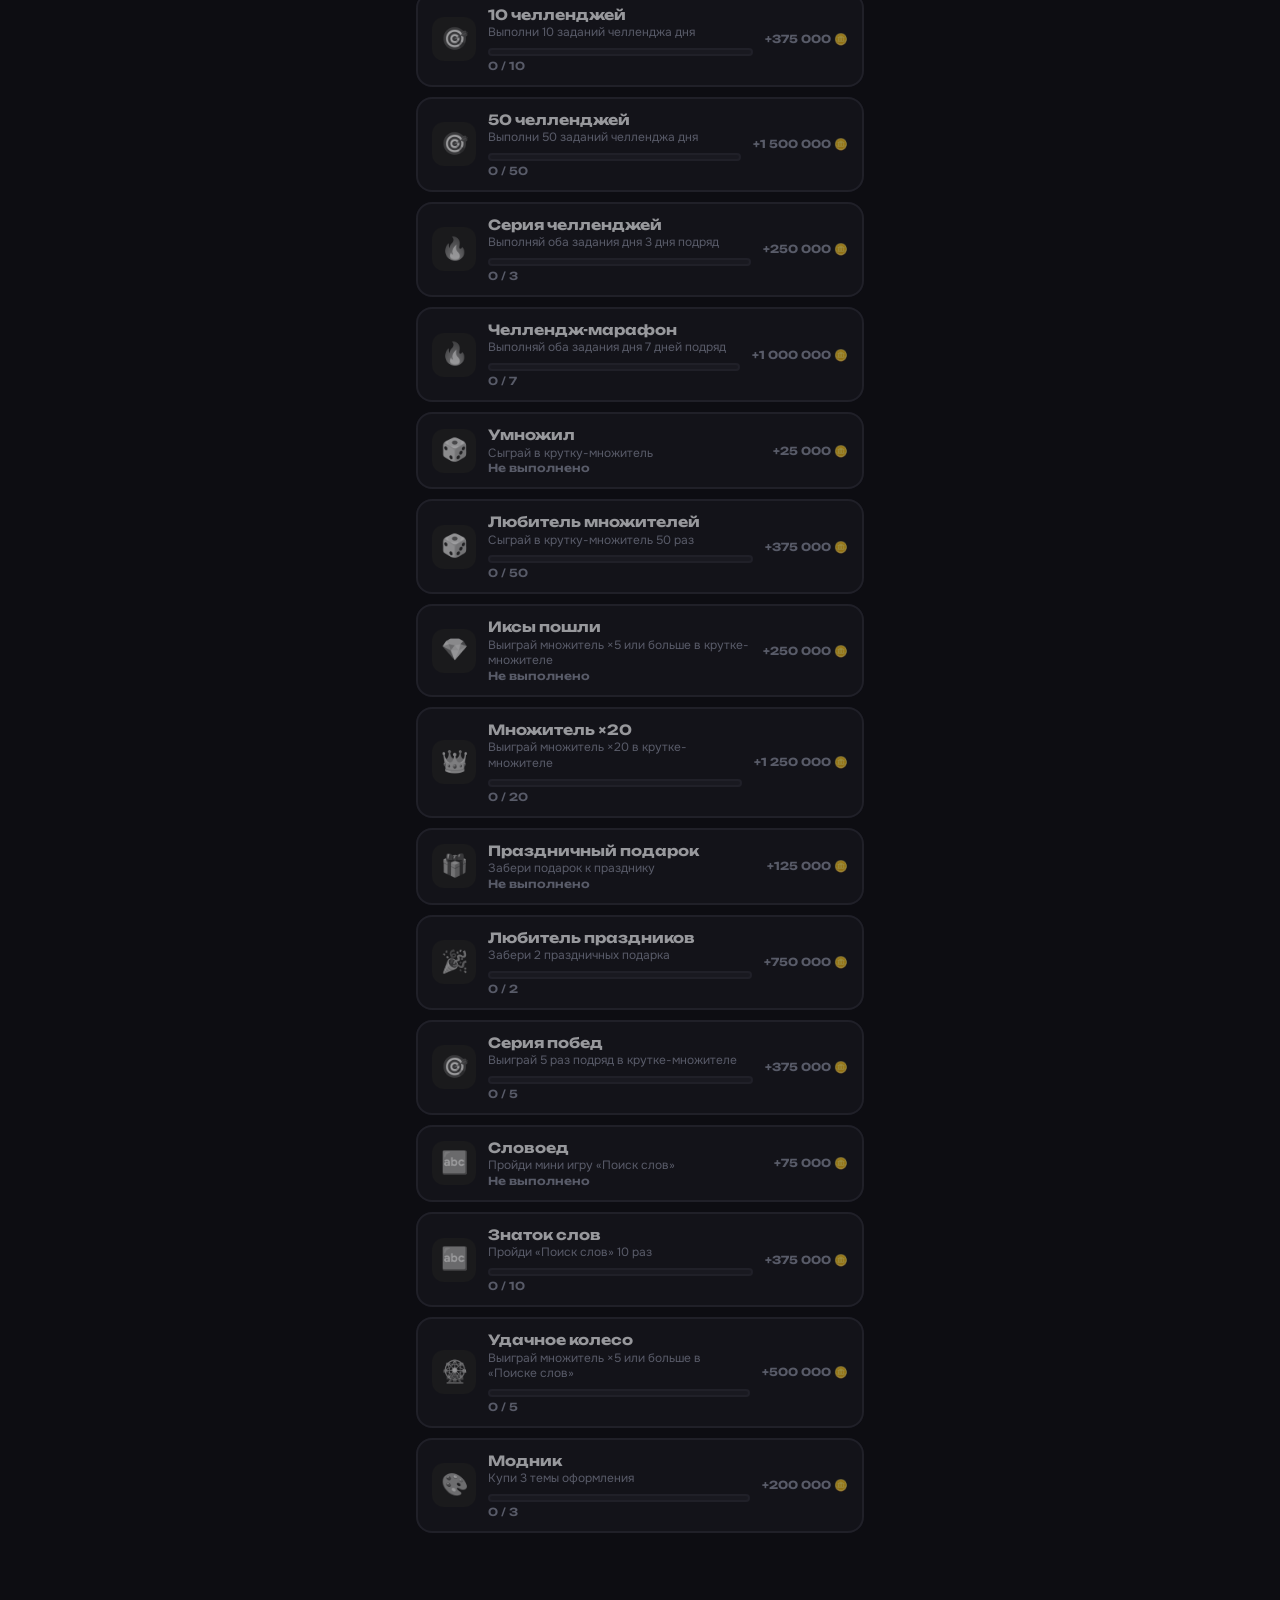
==== commit 40c88f3a: "Апгрейдер: не прокручивать вниз после результата Co-Authored-By: Claude Sonnet 5.5 <noreply@anthropi" ====
--- a/achievements.html
+++ b/achievements.html
@@ -119,7 +119,7 @@
 <div class="selbar" id="selbar"><span id="selinfo"></span><button class="btn main sm" id="selsell">Продать</button></div>
 <div class="toast" id="toast" role="status"></div>
 
-<script src="js/app.js?v=20261113w"></script>
+<script src="js/app.js?v=20261113x"></script>
 <script src="js/bank.js?v=20261102zzzzl"></script>
 <script src="js/season.js?v=20261113m"></script>
 </body>
